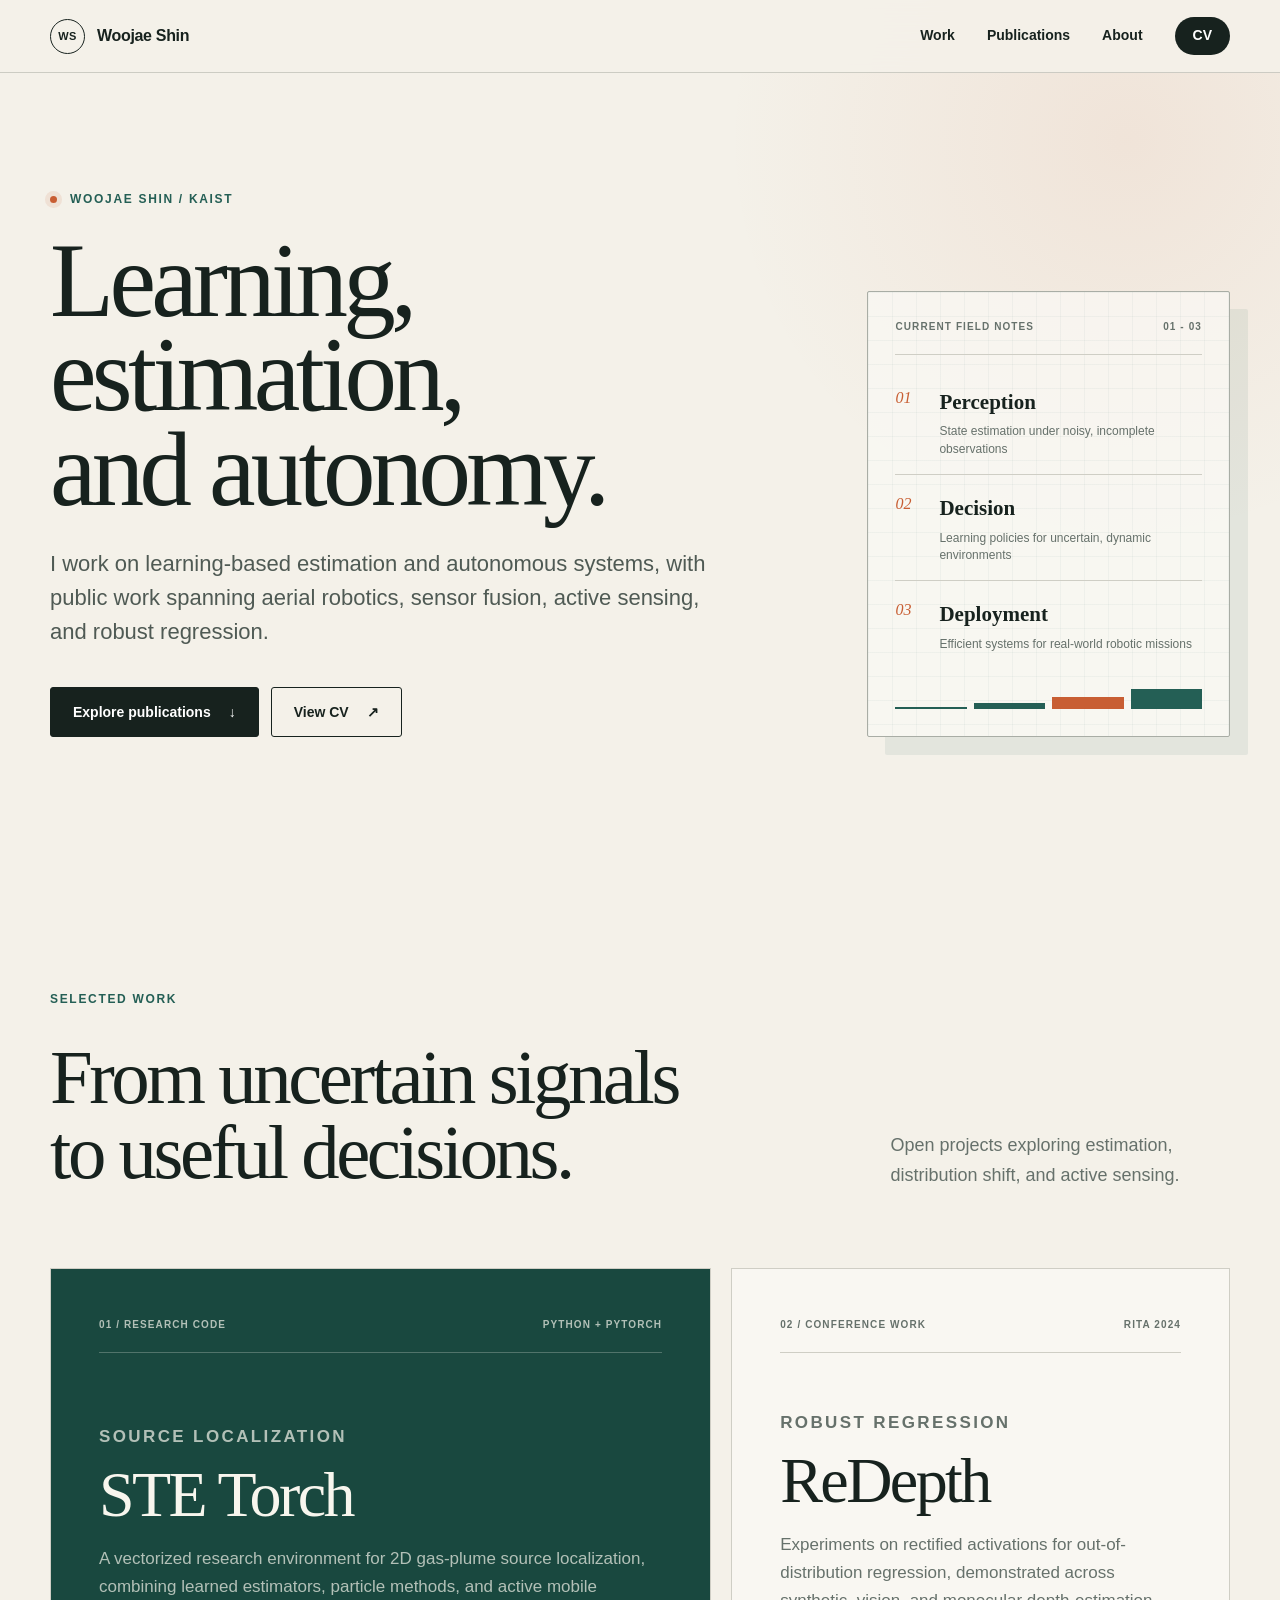
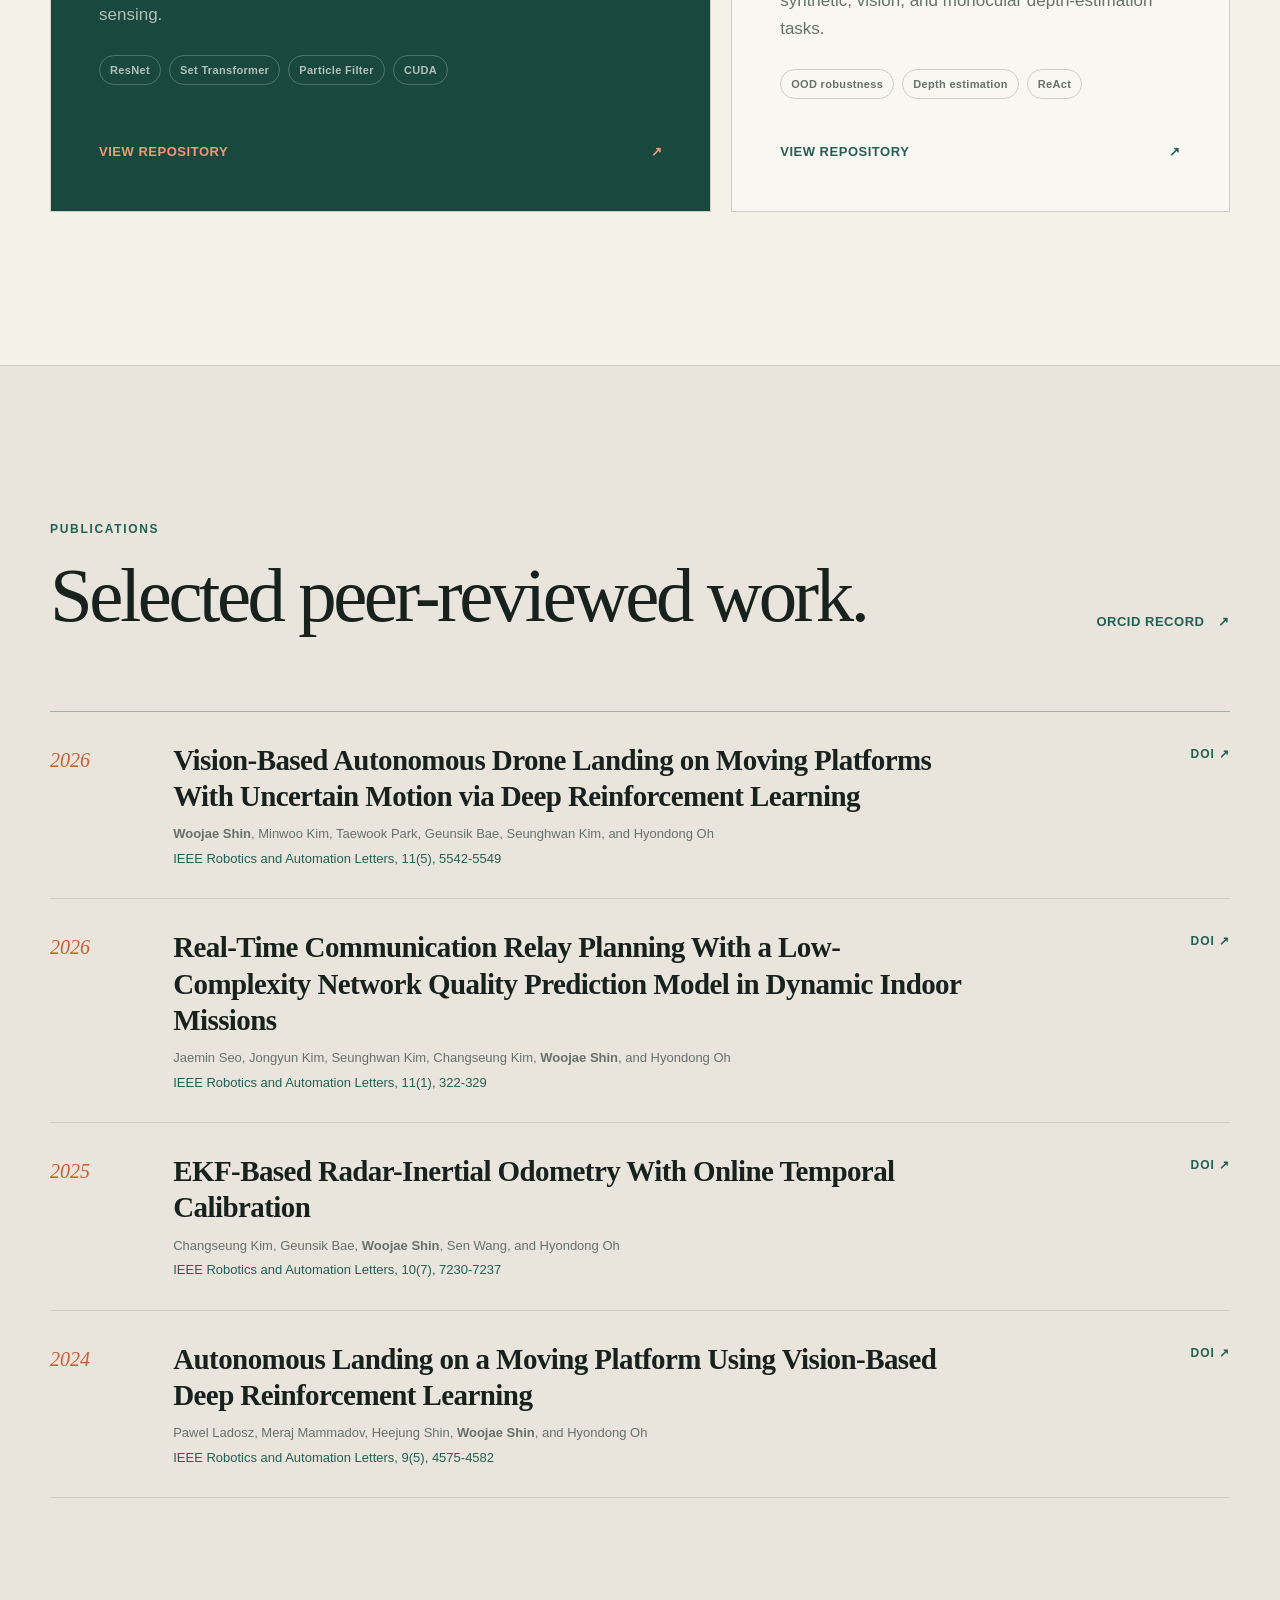
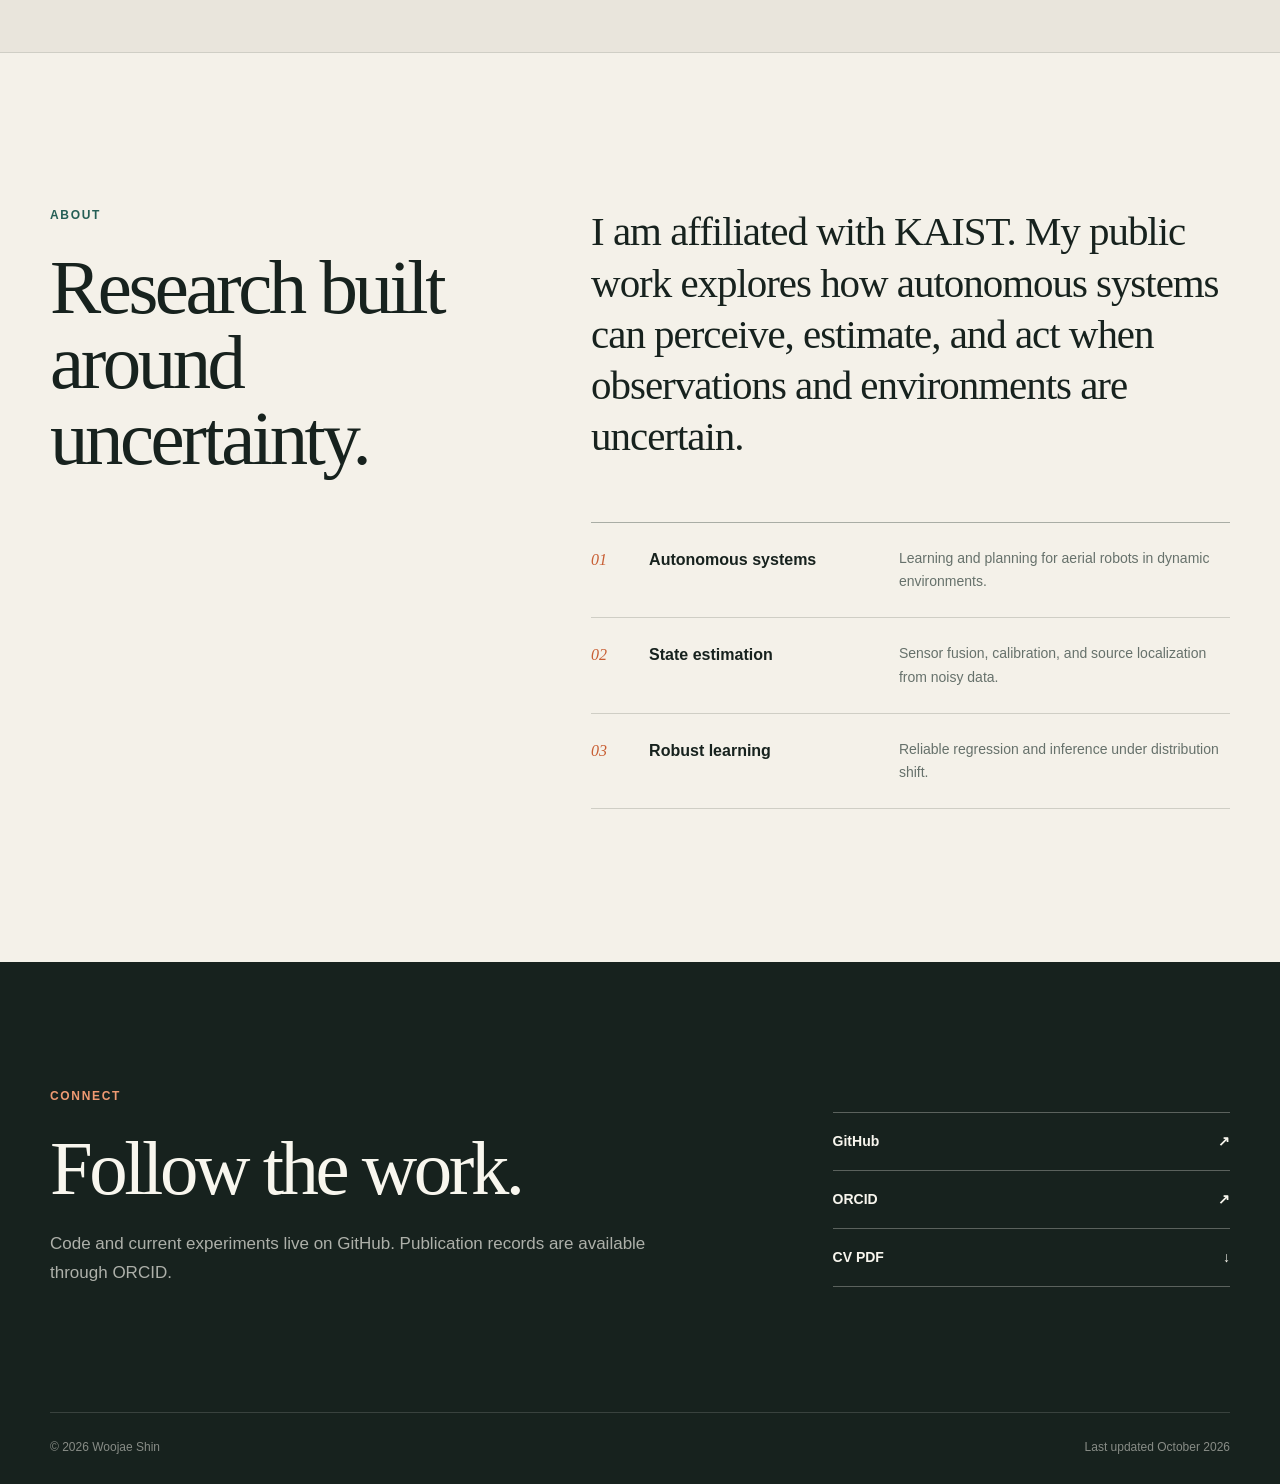
==== index.html @ 59aa1022 "Publish site from repository root" ====
<!doctype html>
<html lang="en">
  <head>
    <meta charset="utf-8">
    <meta name="viewport" content="width=device-width, initial-scale=1">
    <meta name="theme-color" content="#f4f1e9">
    <meta name="description" content="Woojae Shin's research portfolio: learning-based estimation, autonomous systems, robotics, and robust machine learning.">
    <link rel="canonical" href="https://sindream.github.io/">
    <link rel="icon" href="assets/img/favicon.svg" type="image/svg+xml">
    <link rel="stylesheet" href="assets/css/styles.css">

    <meta property="og:type" content="website">
    <meta property="og:title" content="Woojae Shin - Research & Engineering">
    <meta property="og:description" content="Learning, estimation, and autonomy for real-world robotic systems.">
    <meta property="og:url" content="https://sindream.github.io/">
    <meta property="og:site_name" content="Woojae Shin">
    <meta name="twitter:card" content="summary">

    <title>Woojae Shin - Research & Engineering</title>

    <script type="application/ld+json">
      {
        "@context": "https://schema.org",
        "@type": "Person",
        "name": "Woojae Shin",
        "url": "https://sindream.github.io/",
        "affiliation": {
          "@type": "Organization",
          "name": "KAIST"
        },
        "sameAs": [
          "https://github.com/sindream",
          "https://orcid.org/0000-0002-6155-3712"
        ]
      }
    </script>
  </head>
  <body>
    <a class="skip-link" href="#main-content">Skip to content</a>

    <header class="site-header">
      <div class="shell header-inner">
        <a class="wordmark" href="#top" aria-label="Woojae Shin, home">
          <span class="wordmark-mark" aria-hidden="true">WS</span>
          <span>Woojae Shin</span>
        </a>
        <nav class="site-nav" aria-label="Primary navigation">
          <a href="#work">Work</a>
          <a href="#publications">Publications</a>
          <a href="#about">About</a>
          <a class="nav-cta" href="assets/cv/woojae-shin-cv.pdf">CV</a>
        </nav>
      </div>
    </header>

    <main id="main-content">
      <section class="hero shell" id="top" aria-labelledby="hero-title">
        <div class="hero-copy">
          <p class="eyebrow"><span class="status-dot" aria-hidden="true"></span> Woojae Shin <span aria-hidden="true">/</span> KAIST</p>
          <h1 id="hero-title">Learning, estimation,<br>and autonomy.</h1>
          <p class="hero-lede">
            I work on learning-based estimation and autonomous systems, with public work spanning aerial robotics, sensor fusion, active sensing, and robust regression.
          </p>
          <div class="actions" aria-label="Featured links">
            <a class="button button-primary" href="#publications">Explore publications <span aria-hidden="true">&darr;</span></a>
            <a class="button button-secondary" href="assets/cv/woojae-shin-cv.pdf">View CV <span aria-hidden="true">&nearr;</span></a>
          </div>
        </div>

        <aside class="field-card" aria-label="Research themes">
          <div class="field-card-heading">
            <span>Current field notes</span>
            <span class="field-card-index">01 - 03</span>
          </div>
          <ol class="field-list">
            <li>
              <span class="field-number">01</span>
              <div><strong>Perception</strong><span>State estimation under noisy, incomplete observations</span></div>
            </li>
            <li>
              <span class="field-number">02</span>
              <div><strong>Decision</strong><span>Learning policies for uncertain, dynamic environments</span></div>
            </li>
            <li>
              <span class="field-number">03</span>
              <div><strong>Deployment</strong><span>Efficient systems for real-world robotic missions</span></div>
            </li>
          </ol>
          <div class="field-axis" aria-hidden="true"><span></span><span></span><span></span><span></span></div>
        </aside>
      </section>

      <section class="section shell" id="work" aria-labelledby="work-title">
        <div class="section-heading">
          <p class="section-kicker">Selected work</p>
          <h2 id="work-title">From uncertain signals<br>to useful decisions.</h2>
          <p>Open projects exploring estimation, distribution shift, and active sensing.</p>
        </div>

        <div class="project-grid">
          <article class="project-card project-card-featured">
            <div class="project-meta">
              <span>01 / Research code</span>
              <span>Python + PyTorch</span>
            </div>
            <div class="project-body">
              <p class="project-label">Source localization</p>
              <h3>STE Torch</h3>
              <p>A vectorized research environment for 2D gas-plume source localization, combining learned estimators, particle methods, and active mobile sensing.</p>
              <ul class="tag-list" aria-label="STE Torch topics">
                <li>ResNet</li>
                <li>Set Transformer</li>
                <li>Particle Filter</li>
                <li>CUDA</li>
              </ul>
            </div>
            <a class="card-link" href="https://github.com/sindream/DSTE" target="_blank" rel="noopener noreferrer" aria-label="Open the STE Torch repository on GitHub">
              View repository <span aria-hidden="true">&nearr;</span>
            </a>
          </article>

          <article class="project-card">
            <div class="project-meta">
              <span>02 / Conference work</span>
              <span>RiTA 2024</span>
            </div>
            <div class="project-body">
              <p class="project-label">Robust regression</p>
              <h3>ReDepth</h3>
              <p>Experiments on rectified activations for out-of-distribution regression, demonstrated across synthetic, vision, and monocular depth-estimation tasks.</p>
              <ul class="tag-list" aria-label="ReDepth topics">
                <li>OOD robustness</li>
                <li>Depth estimation</li>
                <li>ReAct</li>
              </ul>
            </div>
            <a class="card-link" href="https://github.com/sindream/Rectified-Activations-for-Regression-Problem" target="_blank" rel="noopener noreferrer" aria-label="Open the ReDepth repository on GitHub">
              View repository <span aria-hidden="true">&nearr;</span>
            </a>
          </article>
        </div>
      </section>

      <section class="section publications-section" id="publications" aria-labelledby="publications-title">
        <div class="shell">
          <div class="section-heading section-heading-row">
            <div>
              <p class="section-kicker">Publications</p>
              <h2 id="publications-title">Selected peer-reviewed work.</h2>
            </div>
            <a class="text-link" href="https://orcid.org/0000-0002-6155-3712" target="_blank" rel="noopener noreferrer">ORCID record <span aria-hidden="true">&nearr;</span></a>
          </div>

          <ol class="publication-list">
            <li class="publication-item">
              <time datetime="2026">2026</time>
              <div>
                <h3>Vision-Based Autonomous Drone Landing on Moving Platforms With Uncertain Motion via Deep Reinforcement Learning</h3>
                <p><strong>Woojae Shin</strong>, Minwoo Kim, Taewook Park, Geunsik Bae, Seunghwan Kim, and Hyondong Oh</p>
                <p class="publication-venue">IEEE Robotics and Automation Letters, 11(5), 5542-5549</p>
              </div>
              <a href="https://doi.org/10.1109/LRA.2026.3674011" target="_blank" rel="noopener noreferrer" aria-label="Open DOI for Vision-Based Autonomous Drone Landing">DOI <span aria-hidden="true">&nearr;</span></a>
            </li>
            <li class="publication-item">
              <time datetime="2026">2026</time>
              <div>
                <h3>Real-Time Communication Relay Planning With a Low-Complexity Network Quality Prediction Model in Dynamic Indoor Missions</h3>
                <p>Jaemin Seo, Jongyun Kim, Seunghwan Kim, Changseung Kim, <strong>Woojae Shin</strong>, and Hyondong Oh</p>
                <p class="publication-venue">IEEE Robotics and Automation Letters, 11(1), 322-329</p>
              </div>
              <a href="https://doi.org/10.1109/LRA.2025.3632056" target="_blank" rel="noopener noreferrer" aria-label="Open DOI for Real-Time Communication Relay Planning">DOI <span aria-hidden="true">&nearr;</span></a>
            </li>
            <li class="publication-item">
              <time datetime="2025">2025</time>
              <div>
                <h3>EKF-Based Radar-Inertial Odometry With Online Temporal Calibration</h3>
                <p>Changseung Kim, Geunsik Bae, <strong>Woojae Shin</strong>, Sen Wang, and Hyondong Oh</p>
                <p class="publication-venue">IEEE Robotics and Automation Letters, 10(7), 7230-7237</p>
              </div>
              <a href="https://doi.org/10.1109/LRA.2025.3575320" target="_blank" rel="noopener noreferrer" aria-label="Open DOI for EKF-Based Radar-Inertial Odometry">DOI <span aria-hidden="true">&nearr;</span></a>
            </li>
            <li class="publication-item">
              <time datetime="2024">2024</time>
              <div>
                <h3>Autonomous Landing on a Moving Platform Using Vision-Based Deep Reinforcement Learning</h3>
                <p>Pawel Ladosz, Meraj Mammadov, Heejung Shin, <strong>Woojae Shin</strong>, and Hyondong Oh</p>
                <p class="publication-venue">IEEE Robotics and Automation Letters, 9(5), 4575-4582</p>
              </div>
              <a href="https://doi.org/10.1109/LRA.2024.3379837" target="_blank" rel="noopener noreferrer" aria-label="Open DOI for Autonomous Landing on a Moving Platform">DOI <span aria-hidden="true">&nearr;</span></a>
            </li>
          </ol>
        </div>
      </section>

      <section class="section shell about-section" id="about" aria-labelledby="about-title">
        <div class="about-lead">
          <p class="section-kicker">About</p>
          <h2 id="about-title">Research built around uncertainty.</h2>
        </div>
        <div class="about-copy">
          <p class="about-intro">I am affiliated with KAIST. My public work explores how autonomous systems can perceive, estimate, and act when observations and environments are uncertain.</p>
          <div class="focus-grid">
            <div>
              <span>01</span>
              <h3>Autonomous systems</h3>
              <p>Learning and planning for aerial robots in dynamic environments.</p>
            </div>
            <div>
              <span>02</span>
              <h3>State estimation</h3>
              <p>Sensor fusion, calibration, and source localization from noisy data.</p>
            </div>
            <div>
              <span>03</span>
              <h3>Robust learning</h3>
              <p>Reliable regression and inference under distribution shift.</p>
            </div>
          </div>
        </div>
      </section>

      <section class="contact-section" aria-labelledby="contact-title">
        <div class="shell contact-inner">
          <div>
            <p class="section-kicker">Connect</p>
            <h2 id="contact-title">Follow the work.</h2>
            <p>Code and current experiments live on GitHub. Publication records are available through ORCID.</p>
          </div>
          <div class="contact-links">
            <a href="https://github.com/sindream" target="_blank" rel="noopener noreferrer">GitHub <span aria-hidden="true">&nearr;</span></a>
            <a href="https://orcid.org/0000-0002-6155-3712" target="_blank" rel="noopener noreferrer">ORCID <span aria-hidden="true">&nearr;</span></a>
            <a href="assets/cv/woojae-shin-cv.pdf">CV PDF <span aria-hidden="true">&darr;</span></a>
          </div>
        </div>
      </section>
    </main>

    <footer class="site-footer">
      <div class="shell footer-inner">
        <p>&copy; 2026 Woojae Shin</p>
        <p>Last updated October 2026</p>
      </div>
    </footer>
  </body>
</html>
---- assets/css/styles.css ----
:root {
  --paper: #f4f1e9;
  --paper-deep: #e9e5dc;
  --ink: #17221e;
  --muted: #66716b;
  --line: #cfcec5;
  --line-dark: #a9ada5;
  --surface: #fbfaf6;
  --green: #245f55;
  --green-dark: #19483f;
  --orange: #c85e33;
  --display: "Iowan Old Style", "Palatino Linotype", Palatino, Georgia, serif;
  --sans: Inter, ui-sans-serif, -apple-system, BlinkMacSystemFont, "Segoe UI", sans-serif;
  --shell: min(1180px, calc(100% - 48px));
}

* {
  box-sizing: border-box;
}

html {
  scroll-behavior: smooth;
  scroll-padding-top: 92px;
}

body {
  margin: 0;
  background:
    radial-gradient(circle at 88% 3%, rgba(200, 94, 51, 0.09), transparent 25rem),
    var(--paper);
  color: var(--ink);
  font-family: var(--sans);
  font-size: 16px;
  line-height: 1.65;
  text-rendering: optimizeLegibility;
}

a {
  color: inherit;
  text-decoration-thickness: 1px;
  text-underline-offset: 0.22em;
}

a:focus-visible {
  outline: 3px solid var(--orange);
  outline-offset: 4px;
  border-radius: 2px;
}

::selection {
  background: var(--green);
  color: var(--surface);
}

.shell {
  width: var(--shell);
  margin-inline: auto;
}

.skip-link {
  position: fixed;
  top: 12px;
  left: 12px;
  z-index: 100;
  padding: 10px 14px;
  transform: translateY(-160%);
  background: var(--ink);
  color: white;
  font-weight: 700;
}

.skip-link:focus {
  transform: translateY(0);
}

.site-header {
  position: sticky;
  top: 0;
  z-index: 20;
  border-bottom: 1px solid rgba(169, 173, 165, 0.55);
  background: rgba(244, 241, 233, 0.9);
  backdrop-filter: blur(18px);
}

.header-inner,
.footer-inner {
  display: flex;
  align-items: center;
  justify-content: space-between;
  min-height: 72px;
  gap: 32px;
}

.wordmark {
  display: inline-flex;
  align-items: center;
  gap: 12px;
  font-weight: 760;
  letter-spacing: -0.02em;
  text-decoration: none;
}

.wordmark-mark {
  display: grid;
  width: 35px;
  height: 35px;
  place-items: center;
  border: 1px solid var(--ink);
  border-radius: 50%;
  font-size: 11px;
  letter-spacing: 0.04em;
}

.site-nav {
  display: flex;
  align-items: center;
  gap: clamp(16px, 2.5vw, 34px);
  font-size: 14px;
  font-weight: 650;
}

.site-nav a {
  text-decoration: none;
}

.site-nav a:not(.nav-cta):hover {
  color: var(--green);
}

.nav-cta {
  display: inline-flex;
  min-height: 38px;
  align-items: center;
  padding: 0 18px;
  border-radius: 999px;
  background: var(--ink);
  color: white;
}

.hero {
  display: grid;
  grid-template-columns: minmax(0, 1.42fr) minmax(310px, 0.72fr);
  align-items: end;
  gap: clamp(48px, 8vw, 112px);
  min-height: min(750px, calc(100vh - 72px));
  padding-block: clamp(90px, 13vh, 150px) clamp(82px, 11vh, 124px);
}

.eyebrow,
.section-kicker,
.project-label {
  margin: 0 0 24px;
  color: var(--green);
  font-size: 12px;
  font-weight: 800;
  letter-spacing: 0.14em;
  text-transform: uppercase;
}

.status-dot {
  display: inline-block;
  width: 7px;
  height: 7px;
  margin-right: 8px;
  border-radius: 50%;
  background: var(--orange);
  box-shadow: 0 0 0 5px rgba(200, 94, 51, 0.11);
}

h1,
h2,
h3,
p {
  margin-top: 0;
}

h1,
h2 {
  font-family: var(--display);
  font-weight: 500;
  letter-spacing: -0.045em;
}

h1 {
  max-width: 830px;
  margin-bottom: 30px;
  font-size: clamp(58px, 8.2vw, 112px);
  line-height: 0.9;
}

.hero-lede {
  max-width: 670px;
  margin-bottom: 38px;
  color: #4f5a54;
  font-size: clamp(18px, 2vw, 22px);
  line-height: 1.55;
}

.actions {
  display: flex;
  flex-wrap: wrap;
  gap: 12px;
}

.button {
  display: inline-flex;
  min-height: 50px;
  align-items: center;
  justify-content: center;
  gap: 18px;
  padding: 0 22px;
  border: 1px solid var(--ink);
  border-radius: 3px;
  font-size: 14px;
  font-weight: 750;
  text-decoration: none;
  transition: transform 160ms ease, background 160ms ease, color 160ms ease;
}

.button:hover {
  transform: translateY(-2px);
}

.button-primary {
  background: var(--ink);
  color: white;
}

.button-primary:hover {
  background: var(--green-dark);
}

.button-secondary:hover {
  background: var(--surface);
}

.field-card {
  position: relative;
  overflow: hidden;
  padding: 27px;
  border: 1px solid var(--line-dark);
  border-radius: 2px;
  background:
    linear-gradient(rgba(36, 95, 85, 0.045) 1px, transparent 1px),
    linear-gradient(90deg, rgba(36, 95, 85, 0.045) 1px, transparent 1px),
    rgba(251, 250, 246, 0.7);
  background-size: 24px 24px;
  box-shadow: 18px 18px 0 rgba(36, 95, 85, 0.08);
}

.field-card-heading,
.project-meta {
  display: flex;
  justify-content: space-between;
  gap: 18px;
  padding-bottom: 18px;
  border-bottom: 1px solid var(--line);
  color: var(--muted);
  font-size: 10px;
  font-weight: 800;
  letter-spacing: 0.11em;
  text-transform: uppercase;
}

.field-list {
  padding: 14px 0 4px;
  margin: 0;
  list-style: none;
}

.field-list li {
  display: grid;
  grid-template-columns: 32px 1fr;
  gap: 12px;
  padding: 16px 0;
  border-bottom: 1px solid var(--line);
}

.field-list li:last-child {
  border-bottom: 0;
}

.field-number {
  color: var(--orange);
  font-family: var(--display);
  font-style: italic;
}

.field-list strong,
.field-list span {
  display: block;
}

.field-list strong {
  margin-bottom: 4px;
  font-family: var(--display);
  font-size: 21px;
  font-weight: 600;
}

.field-list div span {
  color: var(--muted);
  font-size: 12px;
  line-height: 1.45;
}

.field-axis {
  display: grid;
  grid-template-columns: repeat(4, 1fr);
  height: 24px;
  align-items: end;
  gap: 7px;
  margin-top: 12px;
}

.field-axis span {
  display: block;
  height: 2px;
  background: var(--green);
}

.field-axis span:nth-child(2) { height: 6px; }
.field-axis span:nth-child(3) { height: 12px; background: var(--orange); }
.field-axis span:nth-child(4) { height: 20px; }

.section {
  padding-block: clamp(90px, 12vw, 160px);
}

.section-heading {
  display: grid;
  grid-template-columns: minmax(0, 1.4fr) minmax(280px, 0.6fr);
  gap: 48px;
  align-items: end;
  margin-bottom: clamp(48px, 7vw, 78px);
}

.section-heading .section-kicker {
  grid-column: 1 / -1;
  margin-bottom: -18px;
}

.section-heading h2,
.about-section h2,
.contact-section h2 {
  margin-bottom: 0;
  font-size: clamp(46px, 6vw, 78px);
  line-height: 0.98;
}

.section-heading > p:last-child {
  max-width: 440px;
  margin-bottom: 0;
  color: var(--muted);
  font-size: 18px;
}

.project-grid {
  display: grid;
  grid-template-columns: 1.14fr 0.86fr;
  gap: 20px;
}

.project-card {
  display: flex;
  min-height: 490px;
  flex-direction: column;
  padding: clamp(28px, 4vw, 48px);
  border: 1px solid var(--line);
  background: rgba(251, 250, 246, 0.72);
}

.project-card-featured {
  background: var(--green-dark);
  color: #f8f6ee;
}

.project-card-featured .project-meta,
.project-card-featured .project-body > p,
.project-card-featured .tag-list {
  color: rgba(248, 246, 238, 0.69);
}

.project-card-featured .project-meta,
.project-card-featured .tag-list li {
  border-color: rgba(248, 246, 238, 0.25);
}

.project-card-featured .project-label,
.project-card-featured .card-link {
  color: #ef9a72;
}

.project-body {
  margin-block: auto;
  padding-block: 56px 42px;
}

.project-label {
  margin-bottom: 12px;
  color: var(--orange);
}

.project-body h3 {
  margin-bottom: 18px;
  font-family: var(--display);
  font-size: clamp(40px, 5vw, 66px);
  font-weight: 500;
  letter-spacing: -0.04em;
  line-height: 1;
}

.project-body > p {
  max-width: 600px;
  color: var(--muted);
  font-size: 17px;
}

.tag-list {
  display: flex;
  flex-wrap: wrap;
  gap: 8px;
  padding: 0;
  margin: 26px 0 0;
  color: var(--muted);
  list-style: none;
}

.tag-list li {
  padding: 5px 10px;
  border: 1px solid var(--line);
  border-radius: 999px;
  font-size: 11px;
  font-weight: 700;
  letter-spacing: 0.03em;
}

.card-link,
.text-link {
  display: inline-flex;
  align-items: center;
  justify-content: space-between;
  gap: 14px;
  color: var(--green);
  font-size: 13px;
  font-weight: 800;
  letter-spacing: 0.04em;
  text-decoration: none;
  text-transform: uppercase;
}

.card-link:hover,
.text-link:hover {
  text-decoration: underline;
}

.publications-section {
  border-block: 1px solid var(--line);
  background: var(--paper-deep);
}

.section-heading-row {
  display: flex;
  align-items: end;
  justify-content: space-between;
}

.section-heading-row .section-kicker {
  margin-bottom: 18px;
}

.publication-list {
  padding: 0;
  margin: 0;
  border-top: 1px solid var(--line-dark);
  list-style: none;
}

.publication-item {
  display: grid;
  grid-template-columns: 72px minmax(0, 1fr) auto;
  align-items: start;
  gap: clamp(22px, 4vw, 54px);
  padding: 30px 0;
  border-bottom: 1px solid var(--line);
}

.publication-item time {
  padding-top: 2px;
  color: var(--orange);
  font-family: var(--display);
  font-size: 20px;
  font-style: italic;
}

.publication-item h3 {
  max-width: 800px;
  margin-bottom: 10px;
  font-family: var(--display);
  font-size: clamp(21px, 2.35vw, 29px);
  font-weight: 600;
  letter-spacing: -0.02em;
  line-height: 1.25;
}

.publication-item p {
  margin-bottom: 5px;
  color: var(--muted);
  font-size: 13px;
  line-height: 1.5;
}

.publication-item .publication-venue {
  margin-bottom: 0;
  color: var(--green);
}

.publication-item > a {
  margin-top: 3px;
  color: var(--green);
  font-size: 12px;
  font-weight: 800;
  letter-spacing: 0.08em;
  text-decoration: none;
}

.publication-item > a:hover {
  text-decoration: underline;
}

.about-section {
  display: grid;
  grid-template-columns: minmax(300px, 0.8fr) minmax(0, 1.2fr);
  gap: clamp(50px, 9vw, 130px);
}

.about-lead {
  position: sticky;
  top: 130px;
  align-self: start;
}

.about-intro {
  margin-bottom: 60px;
  font-family: var(--display);
  font-size: clamp(27px, 3.2vw, 43px);
  letter-spacing: -0.025em;
  line-height: 1.25;
}

.focus-grid {
  border-top: 1px solid var(--line-dark);
}

.focus-grid > div {
  display: grid;
  grid-template-columns: 40px minmax(160px, 0.7fr) 1fr;
  gap: 18px;
  padding: 24px 0;
  border-bottom: 1px solid var(--line);
}

.focus-grid span {
  color: var(--orange);
  font-family: var(--display);
  font-style: italic;
}

.focus-grid h3 {
  margin: 0;
  font-size: 16px;
}

.focus-grid p {
  margin: 0;
  color: var(--muted);
  font-size: 14px;
}

.contact-section {
  padding-block: clamp(78px, 10vw, 125px);
  background: var(--ink);
  color: #f8f6ee;
}

.contact-inner {
  display: grid;
  grid-template-columns: minmax(0, 1fr) minmax(260px, 0.55fr);
  align-items: end;
  gap: 60px;
}

.contact-section .section-kicker {
  color: #ef9a72;
}

.contact-section p:not(.section-kicker) {
  max-width: 600px;
  margin: 24px 0 0;
  color: rgba(248, 246, 238, 0.67);
  font-size: 17px;
}

.contact-links {
  display: grid;
  border-top: 1px solid rgba(248, 246, 238, 0.3);
}

.contact-links a {
  display: flex;
  min-height: 58px;
  align-items: center;
  justify-content: space-between;
  border-bottom: 1px solid rgba(248, 246, 238, 0.3);
  font-size: 14px;
  font-weight: 750;
  text-decoration: none;
}

.contact-links a:hover {
  color: #ef9a72;
}

.site-footer {
  background: var(--ink);
  color: rgba(248, 246, 238, 0.5);
}

.site-footer .footer-inner {
  border-top: 1px solid rgba(248, 246, 238, 0.15);
  font-size: 12px;
}

.site-footer p {
  margin: 0;
}

@media (max-width: 900px) {
  .hero,
  .section-heading,
  .about-section,
  .contact-inner {
    grid-template-columns: 1fr;
  }

  .hero {
    align-items: start;
    min-height: auto;
  }

  .field-card {
    max-width: 600px;
  }

  .section-heading .section-kicker {
    margin-bottom: -22px;
  }

  .project-grid {
    grid-template-columns: 1fr;
  }

  .project-card {
    min-height: 430px;
  }

  .about-lead {
    position: static;
  }
}

@media (max-width: 650px) {
  :root {
    --shell: min(100% - 32px, 1180px);
  }

  html {
    scroll-padding-top: 126px;
  }

  .header-inner {
    min-height: 104px;
    flex-direction: column;
    align-items: flex-start;
    justify-content: center;
    gap: 10px;
    padding-block: 12px;
  }

  .site-nav {
    width: 100%;
    justify-content: space-between;
    gap: 8px;
    font-size: 12px;
  }

  .nav-cta {
    min-height: 32px;
    padding-inline: 14px;
  }

  .hero {
    padding-top: 72px;
  }

  h1 {
    font-size: clamp(52px, 17vw, 76px);
  }

  .section-heading-row {
    display: grid;
    align-items: start;
  }

  .publication-item {
    grid-template-columns: 52px minmax(0, 1fr);
  }

  .publication-item > a {
    grid-column: 2;
  }

  .focus-grid > div {
    grid-template-columns: 34px 1fr;
  }

  .focus-grid p {
    grid-column: 2;
  }

  .footer-inner {
    min-height: 90px;
    flex-direction: column;
    align-items: flex-start;
    justify-content: center;
    gap: 3px;
  }
}

@media (prefers-reduced-motion: reduce) {
  html {
    scroll-behavior: auto;
  }

  *,
  *::before,
  *::after {
    scroll-behavior: auto !important;
    transition-duration: 0.01ms !important;
    animation-duration: 0.01ms !important;
    animation-iteration-count: 1 !important;
  }
}

@media print {
  body {
    background: white;
    color: black;
    font-size: 11pt;
  }

  .site-header,
  .actions,
  .contact-section,
  .site-footer,
  .field-card {
    display: none;
  }

  .hero,
  .section,
  .about-section {
    display: block;
    min-height: auto;
    padding: 24px 0;
  }

  .project-card,
  .publication-item,
  .focus-grid > div {
    break-inside: avoid;
  }

  a {
    text-decoration: none;
  }
}
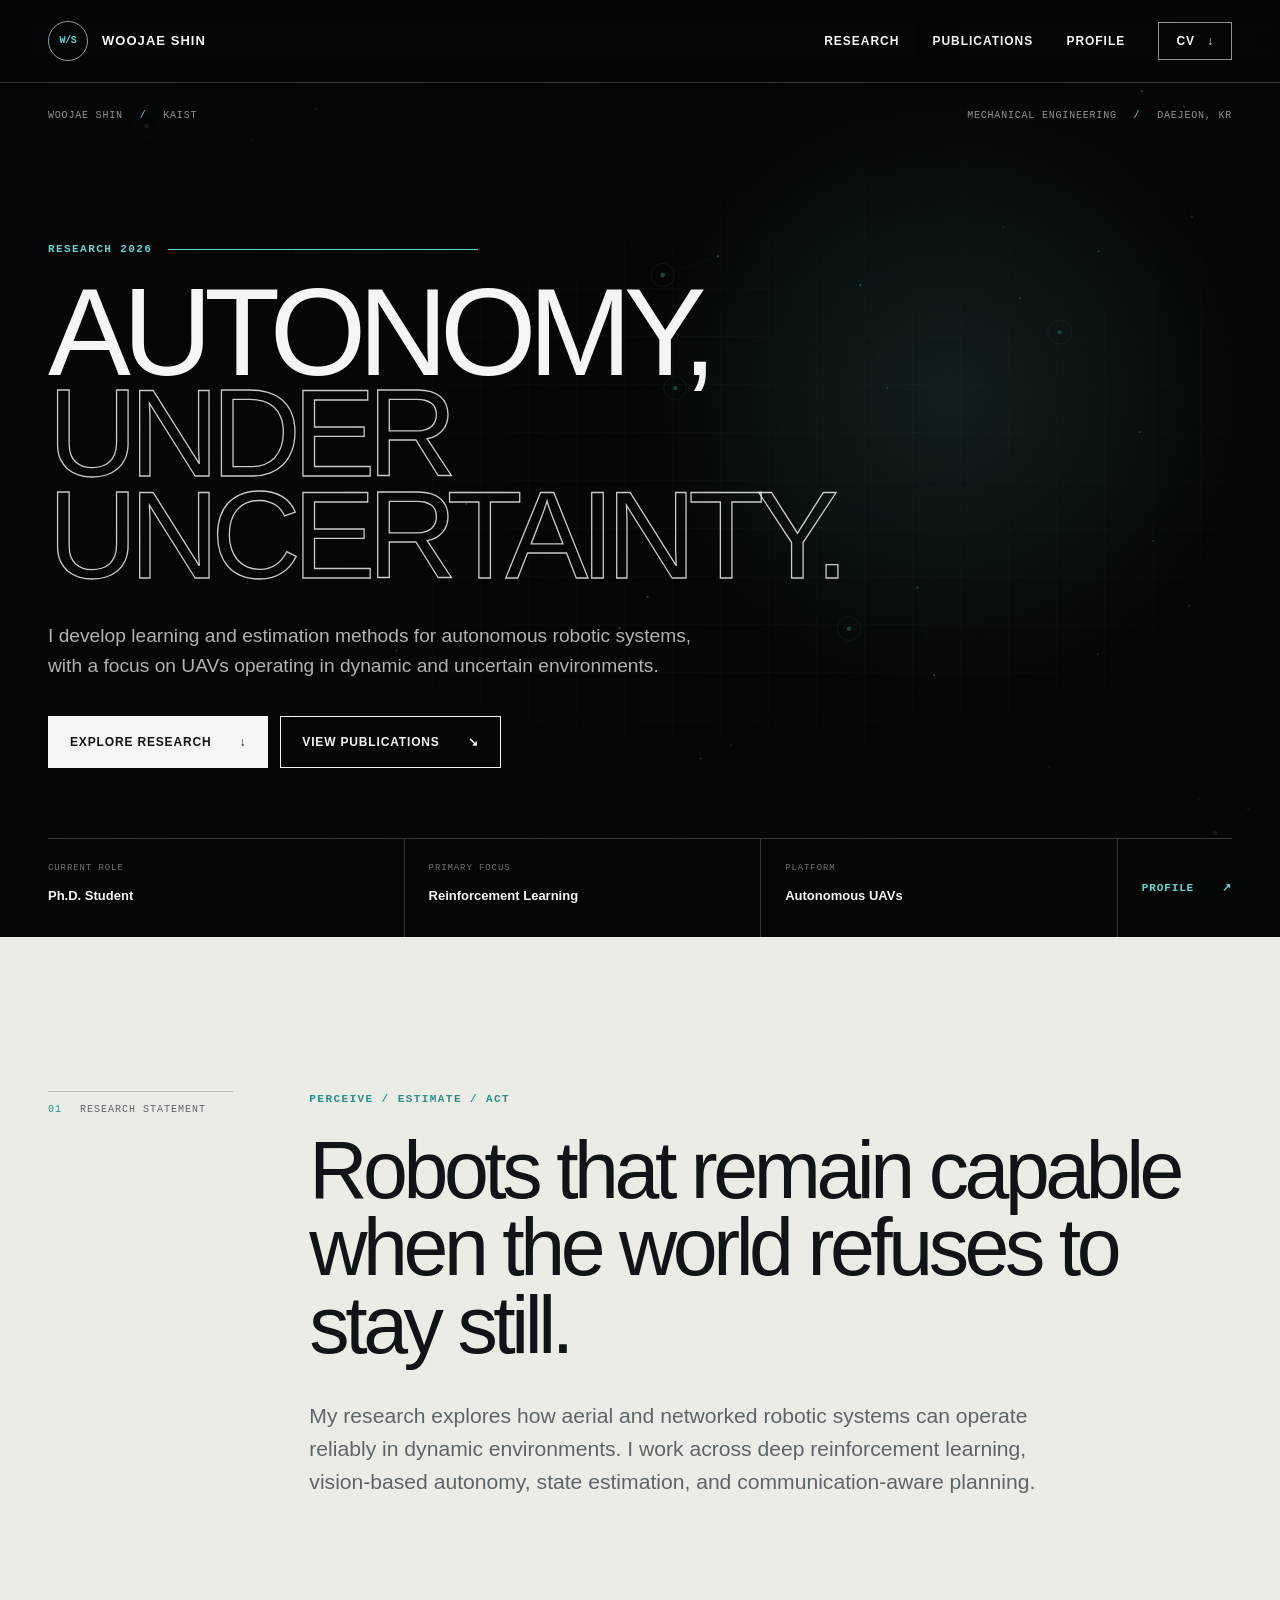
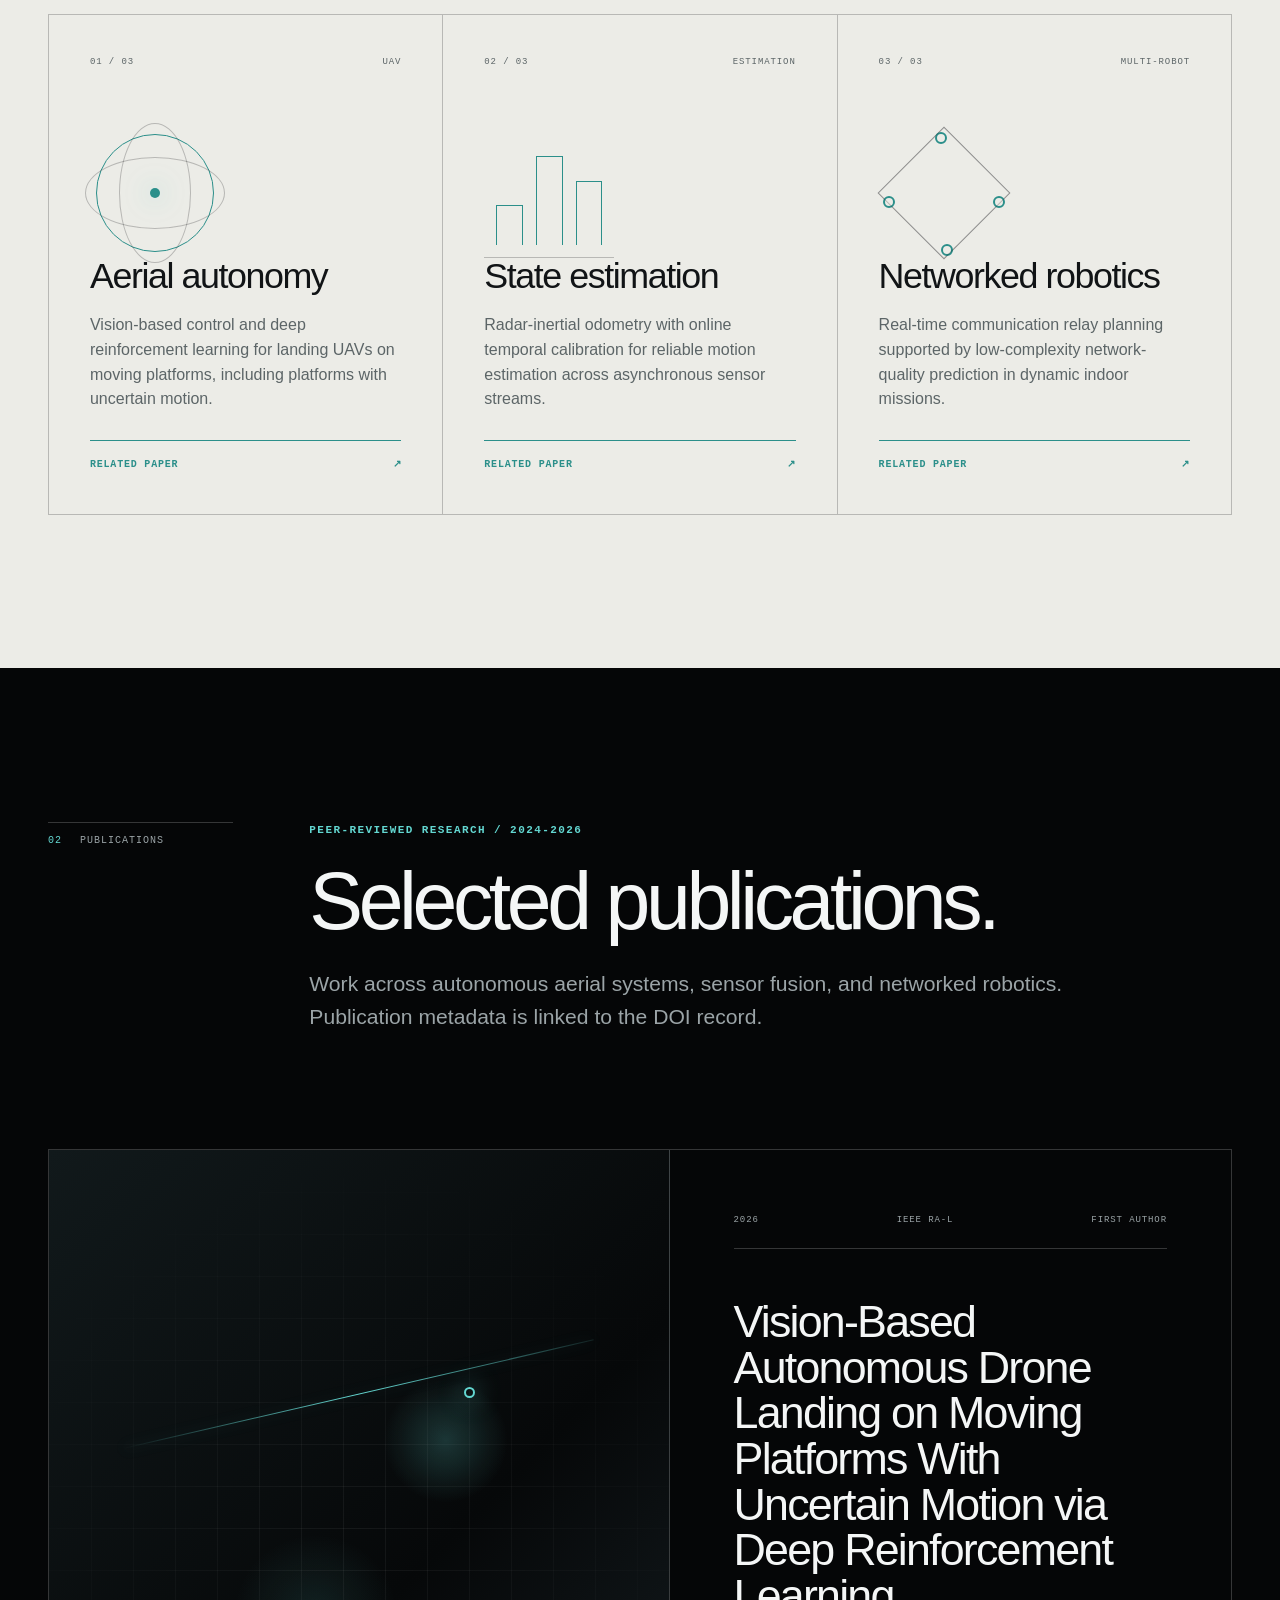
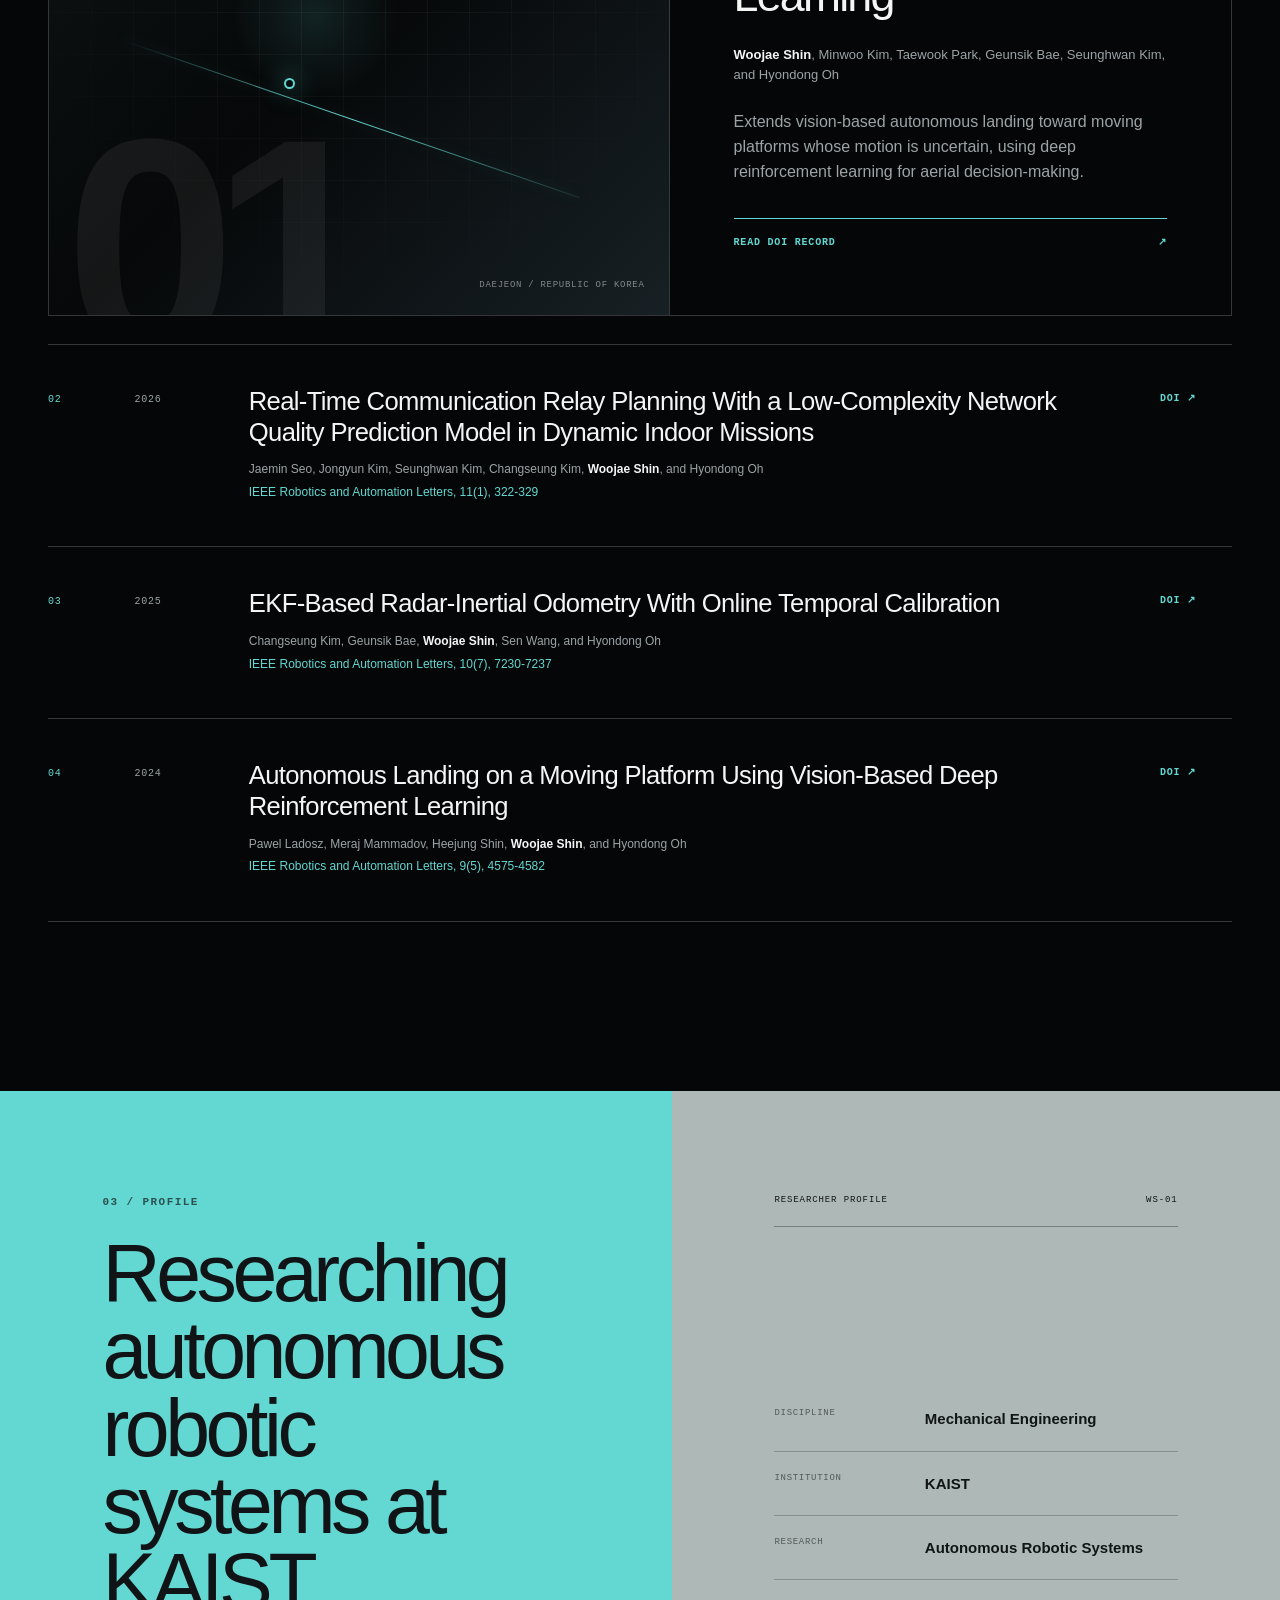
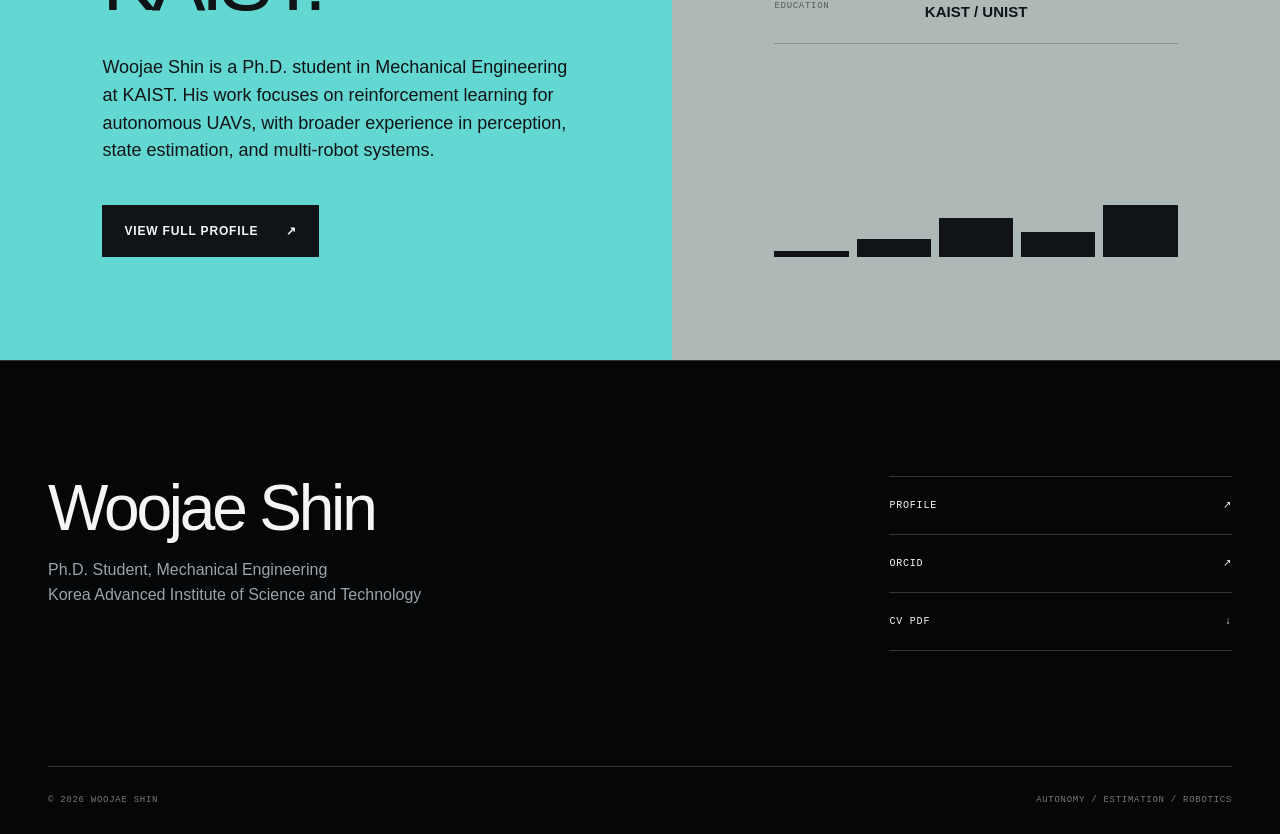
==== commit 19160d2a: "Redesign portfolio around publications and profile" ====
--- a/index.html
+++ b/index.html
@@ -3,20 +3,21 @@
   <head>
     <meta charset="utf-8">
     <meta name="viewport" content="width=device-width, initial-scale=1">
-    <meta name="theme-color" content="#f4f1e9">
-    <meta name="description" content="Woojae Shin's research portfolio: learning-based estimation, autonomous systems, robotics, and robust machine learning.">
+    <meta name="theme-color" content="#050607">
+    <meta name="description" content="Woojae Shin is a Ph.D. student at KAIST researching reinforcement learning, perception, state estimation, and autonomous UAV systems.">
     <link rel="canonical" href="https://sindream.github.io/">
     <link rel="icon" href="assets/img/favicon.svg" type="image/svg+xml">
     <link rel="stylesheet" href="assets/css/styles.css">
+    <script src="assets/js/site.js" defer></script>
 
     <meta property="og:type" content="website">
-    <meta property="og:title" content="Woojae Shin - Research & Engineering">
-    <meta property="og:description" content="Learning, estimation, and autonomy for real-world robotic systems.">
+    <meta property="og:title" content="Woojae Shin - Autonomous Systems Research">
+    <meta property="og:description" content="Reinforcement learning and estimation for autonomous robotic systems operating under uncertainty.">
     <meta property="og:url" content="https://sindream.github.io/">
     <meta property="og:site_name" content="Woojae Shin">
     <meta name="twitter:card" content="summary">
 
-    <title>Woojae Shin - Research & Engineering</title>
+    <title>Woojae Shin - Autonomous Systems Research</title>
 
     <script type="application/ld+json">
       {
@@ -24,223 +25,223 @@
         "@type": "Person",
         "name": "Woojae Shin",
         "url": "https://sindream.github.io/",
+        "jobTitle": "Ph.D. Student in Mechanical Engineering",
         "affiliation": {
-          "@type": "Organization",
-          "name": "KAIST"
+          "@type": "CollegeOrUniversity",
+          "name": "Korea Advanced Institute of Science and Technology"
         },
         "sameAs": [
-          "https://github.com/sindream",
           "https://orcid.org/0000-0002-6155-3712"
         ]
       }
     </script>
   </head>
-  <body>
+  <body class="page-home">
     <a class="skip-link" href="#main-content">Skip to content</a>
 
-    <header class="site-header">
-      <div class="shell header-inner">
+    <header class="site-header" data-header>
+      <div class="site-shell header-inner">
         <a class="wordmark" href="#top" aria-label="Woojae Shin, home">
-          <span class="wordmark-mark" aria-hidden="true">WS</span>
-          <span>Woojae Shin</span>
+          <span class="wordmark-mark" aria-hidden="true">W/S</span>
+          <span class="wordmark-name">Woojae Shin</span>
         </a>
         <nav class="site-nav" aria-label="Primary navigation">
-          <a href="#work">Work</a>
+          <a href="#research">Research</a>
           <a href="#publications">Publications</a>
-          <a href="#about">About</a>
-          <a class="nav-cta" href="assets/cv/woojae-shin-cv.pdf">CV</a>
+          <a href="profile.html">Profile</a>
+          <a class="nav-cv" href="assets/cv/woojae-shin-cv.pdf">CV <span aria-hidden="true">&darr;</span></a>
         </nav>
       </div>
     </header>
 
     <main id="main-content">
-      <section class="hero shell" id="top" aria-labelledby="hero-title">
-        <div class="hero-copy">
-          <p class="eyebrow"><span class="status-dot" aria-hidden="true"></span> Woojae Shin <span aria-hidden="true">/</span> KAIST</p>
-          <h1 id="hero-title">Learning, estimation,<br>and autonomy.</h1>
-          <p class="hero-lede">
-            I work on learning-based estimation and autonomous systems, with public work spanning aerial robotics, sensor fusion, active sensing, and robust regression.
-          </p>
-          <div class="actions" aria-label="Featured links">
-            <a class="button button-primary" href="#publications">Explore publications <span aria-hidden="true">&darr;</span></a>
-            <a class="button button-secondary" href="assets/cv/woojae-shin-cv.pdf">View CV <span aria-hidden="true">&nearr;</span></a>
-          </div>
-        </div>
-
-        <aside class="field-card" aria-label="Research themes">
-          <div class="field-card-heading">
-            <span>Current field notes</span>
-            <span class="field-card-index">01 - 03</span>
-          </div>
-          <ol class="field-list">
-            <li>
-              <span class="field-number">01</span>
-              <div><strong>Perception</strong><span>State estimation under noisy, incomplete observations</span></div>
-            </li>
-            <li>
-              <span class="field-number">02</span>
-              <div><strong>Decision</strong><span>Learning policies for uncertain, dynamic environments</span></div>
-            </li>
-            <li>
-              <span class="field-number">03</span>
-              <div><strong>Deployment</strong><span>Efficient systems for real-world robotic missions</span></div>
-            </li>
-          </ol>
-          <div class="field-axis" aria-hidden="true"><span></span><span></span><span></span><span></span></div>
-        </aside>
-      </section>
-
-      <section class="section shell" id="work" aria-labelledby="work-title">
-        <div class="section-heading">
-          <p class="section-kicker">Selected work</p>
-          <h2 id="work-title">From uncertain signals<br>to useful decisions.</h2>
-          <p>Open projects exploring estimation, distribution shift, and active sensing.</p>
-        </div>
-
-        <div class="project-grid">
-          <article class="project-card project-card-featured">
-            <div class="project-meta">
-              <span>01 / Research code</span>
-              <span>Python + PyTorch</span>
-            </div>
-            <div class="project-body">
-              <p class="project-label">Source localization</p>
-              <h3>STE Torch</h3>
-              <p>A vectorized research environment for 2D gas-plume source localization, combining learned estimators, particle methods, and active mobile sensing.</p>
-              <ul class="tag-list" aria-label="STE Torch topics">
-                <li>ResNet</li>
-                <li>Set Transformer</li>
-                <li>Particle Filter</li>
-                <li>CUDA</li>
-              </ul>
-            </div>
-            <a class="card-link" href="https://github.com/sindream/DSTE" target="_blank" rel="noopener noreferrer" aria-label="Open the STE Torch repository on GitHub">
-              View repository <span aria-hidden="true">&nearr;</span>
-            </a>
-          </article>
-
-          <article class="project-card">
-            <div class="project-meta">
-              <span>02 / Conference work</span>
-              <span>RiTA 2024</span>
-            </div>
-            <div class="project-body">
-              <p class="project-label">Robust regression</p>
-              <h3>ReDepth</h3>
-              <p>Experiments on rectified activations for out-of-distribution regression, demonstrated across synthetic, vision, and monocular depth-estimation tasks.</p>
-              <ul class="tag-list" aria-label="ReDepth topics">
-                <li>OOD robustness</li>
-                <li>Depth estimation</li>
-                <li>ReAct</li>
-              </ul>
-            </div>
-            <a class="card-link" href="https://github.com/sindream/Rectified-Activations-for-Regression-Problem" target="_blank" rel="noopener noreferrer" aria-label="Open the ReDepth repository on GitHub">
-              View repository <span aria-hidden="true">&nearr;</span>
-            </a>
-          </article>
-        </div>
-      </section>
-
-      <section class="section publications-section" id="publications" aria-labelledby="publications-title">
-        <div class="shell">
-          <div class="section-heading section-heading-row">
+      <section class="hero" id="top" aria-labelledby="hero-title">
+        <canvas class="trajectory-canvas" data-trajectory-field aria-hidden="true"></canvas>
+        <div class="hero-grid" aria-hidden="true"></div>
+        <div class="hero-vignette" aria-hidden="true"></div>
+
+        <div class="site-shell hero-inner">
+          <div class="hero-topline" data-reveal>
+            <p>Woojae Shin <span>/</span> KAIST</p>
+            <p>Mechanical Engineering <span>/</span> Daejeon, KR</p>
+          </div>
+
+          <div class="hero-copy" data-reveal>
+            <p class="eyebrow"><span>Research 2026</span><span class="eyebrow-line"></span></p>
+            <h1 id="hero-title">Autonomy,<br><span>under uncertainty.</span></h1>
+            <p class="hero-lede">I develop learning and estimation methods for autonomous robotic systems, with a focus on UAVs operating in dynamic and uncertain environments.</p>
+            <div class="hero-actions">
+              <a class="button button-solid" href="#research">Explore research <span aria-hidden="true">&darr;</span></a>
+              <a class="button button-ghost" href="#publications">View publications <span aria-hidden="true">&searr;</span></a>
+            </div>
+          </div>
+
+          <div class="hero-rail" data-reveal>
             <div>
-              <p class="section-kicker">Publications</p>
-              <h2 id="publications-title">Selected peer-reviewed work.</h2>
-            </div>
-            <a class="text-link" href="https://orcid.org/0000-0002-6155-3712" target="_blank" rel="noopener noreferrer">ORCID record <span aria-hidden="true">&nearr;</span></a>
-          </div>
-
-          <ol class="publication-list">
-            <li class="publication-item">
-              <time datetime="2026">2026</time>
-              <div>
-                <h3>Vision-Based Autonomous Drone Landing on Moving Platforms With Uncertain Motion via Deep Reinforcement Learning</h3>
-                <p><strong>Woojae Shin</strong>, Minwoo Kim, Taewook Park, Geunsik Bae, Seunghwan Kim, and Hyondong Oh</p>
-                <p class="publication-venue">IEEE Robotics and Automation Letters, 11(5), 5542-5549</p>
-              </div>
-              <a href="https://doi.org/10.1109/LRA.2026.3674011" target="_blank" rel="noopener noreferrer" aria-label="Open DOI for Vision-Based Autonomous Drone Landing">DOI <span aria-hidden="true">&nearr;</span></a>
-            </li>
-            <li class="publication-item">
-              <time datetime="2026">2026</time>
-              <div>
-                <h3>Real-Time Communication Relay Planning With a Low-Complexity Network Quality Prediction Model in Dynamic Indoor Missions</h3>
-                <p>Jaemin Seo, Jongyun Kim, Seunghwan Kim, Changseung Kim, <strong>Woojae Shin</strong>, and Hyondong Oh</p>
-                <p class="publication-venue">IEEE Robotics and Automation Letters, 11(1), 322-329</p>
-              </div>
-              <a href="https://doi.org/10.1109/LRA.2025.3632056" target="_blank" rel="noopener noreferrer" aria-label="Open DOI for Real-Time Communication Relay Planning">DOI <span aria-hidden="true">&nearr;</span></a>
-            </li>
-            <li class="publication-item">
-              <time datetime="2025">2025</time>
-              <div>
-                <h3>EKF-Based Radar-Inertial Odometry With Online Temporal Calibration</h3>
-                <p>Changseung Kim, Geunsik Bae, <strong>Woojae Shin</strong>, Sen Wang, and Hyondong Oh</p>
-                <p class="publication-venue">IEEE Robotics and Automation Letters, 10(7), 7230-7237</p>
-              </div>
-              <a href="https://doi.org/10.1109/LRA.2025.3575320" target="_blank" rel="noopener noreferrer" aria-label="Open DOI for EKF-Based Radar-Inertial Odometry">DOI <span aria-hidden="true">&nearr;</span></a>
-            </li>
-            <li class="publication-item">
-              <time datetime="2024">2024</time>
-              <div>
-                <h3>Autonomous Landing on a Moving Platform Using Vision-Based Deep Reinforcement Learning</h3>
-                <p>Pawel Ladosz, Meraj Mammadov, Heejung Shin, <strong>Woojae Shin</strong>, and Hyondong Oh</p>
-                <p class="publication-venue">IEEE Robotics and Automation Letters, 9(5), 4575-4582</p>
-              </div>
-              <a href="https://doi.org/10.1109/LRA.2024.3379837" target="_blank" rel="noopener noreferrer" aria-label="Open DOI for Autonomous Landing on a Moving Platform">DOI <span aria-hidden="true">&nearr;</span></a>
-            </li>
-          </ol>
-        </div>
-      </section>
-
-      <section class="section shell about-section" id="about" aria-labelledby="about-title">
-        <div class="about-lead">
-          <p class="section-kicker">About</p>
-          <h2 id="about-title">Research built around uncertainty.</h2>
-        </div>
-        <div class="about-copy">
-          <p class="about-intro">I am affiliated with KAIST. My public work explores how autonomous systems can perceive, estimate, and act when observations and environments are uncertain.</p>
-          <div class="focus-grid">
+              <span class="rail-label">Current role</span>
+              <strong>Ph.D. Student</strong>
+            </div>
             <div>
-              <span>01</span>
-              <h3>Autonomous systems</h3>
-              <p>Learning and planning for aerial robots in dynamic environments.</p>
+              <span class="rail-label">Primary focus</span>
+              <strong>Reinforcement Learning</strong>
             </div>
             <div>
-              <span>02</span>
-              <h3>State estimation</h3>
-              <p>Sensor fusion, calibration, and source localization from noisy data.</p>
-            </div>
-            <div>
-              <span>03</span>
-              <h3>Robust learning</h3>
-              <p>Reliable regression and inference under distribution shift.</p>
-            </div>
-          </div>
-        </div>
-      </section>
-
-      <section class="contact-section" aria-labelledby="contact-title">
-        <div class="shell contact-inner">
-          <div>
-            <p class="section-kicker">Connect</p>
-            <h2 id="contact-title">Follow the work.</h2>
-            <p>Code and current experiments live on GitHub. Publication records are available through ORCID.</p>
-          </div>
-          <div class="contact-links">
-            <a href="https://github.com/sindream" target="_blank" rel="noopener noreferrer">GitHub <span aria-hidden="true">&nearr;</span></a>
-            <a href="https://orcid.org/0000-0002-6155-3712" target="_blank" rel="noopener noreferrer">ORCID <span aria-hidden="true">&nearr;</span></a>
-            <a href="assets/cv/woojae-shin-cv.pdf">CV PDF <span aria-hidden="true">&darr;</span></a>
-          </div>
+              <span class="rail-label">Platform</span>
+              <strong>Autonomous UAVs</strong>
+            </div>
+            <a href="profile.html">Profile <span aria-hidden="true">&nearr;</span></a>
+          </div>
+        </div>
+      </section>
+
+      <section class="statement light-section" id="research" aria-labelledby="statement-title">
+        <div class="site-shell editorial-grid">
+          <div class="section-index" data-reveal>
+            <span>01</span>
+            <p>Research statement</p>
+          </div>
+          <div class="statement-content" data-reveal>
+            <p class="section-overline">Perceive / Estimate / Act</p>
+            <h2 id="statement-title">Robots that remain capable when the world refuses to stay still.</h2>
+            <p class="statement-body">My research explores how aerial and networked robotic systems can operate reliably in dynamic environments. I work across deep reinforcement learning, vision-based autonomy, state estimation, and communication-aware planning.</p>
+          </div>
+        </div>
+
+        <div class="site-shell research-grid">
+          <article class="research-card" data-reveal>
+            <div class="card-topline"><span>01 / 03</span><span>UAV</span></div>
+            <div class="research-mark" aria-hidden="true">
+              <span class="mark-orbit"></span><span class="mark-core"></span>
+            </div>
+            <h3>Aerial autonomy</h3>
+            <p>Vision-based control and deep reinforcement learning for landing UAVs on moving platforms, including platforms with uncertain motion.</p>
+            <a href="https://doi.org/10.1109/LRA.2026.3674011" target="_blank" rel="noopener noreferrer">Related paper <span aria-hidden="true">&nearr;</span></a>
+          </article>
+
+          <article class="research-card" data-reveal>
+            <div class="card-topline"><span>02 / 03</span><span>ESTIMATION</span></div>
+            <div class="research-mark research-mark-axis" aria-hidden="true">
+              <span></span><span></span><span></span>
+            </div>
+            <h3>State estimation</h3>
+            <p>Radar-inertial odometry with online temporal calibration for reliable motion estimation across asynchronous sensor streams.</p>
+            <a href="https://doi.org/10.1109/LRA.2025.3575320" target="_blank" rel="noopener noreferrer">Related paper <span aria-hidden="true">&nearr;</span></a>
+          </article>
+
+          <article class="research-card" data-reveal>
+            <div class="card-topline"><span>03 / 03</span><span>MULTI-ROBOT</span></div>
+            <div class="research-mark research-mark-network" aria-hidden="true">
+              <span></span><span></span><span></span><span></span>
+            </div>
+            <h3>Networked robotics</h3>
+            <p>Real-time communication relay planning supported by low-complexity network-quality prediction in dynamic indoor missions.</p>
+            <a href="https://doi.org/10.1109/LRA.2025.3632056" target="_blank" rel="noopener noreferrer">Related paper <span aria-hidden="true">&nearr;</span></a>
+          </article>
+        </div>
+      </section>
+
+      <section class="publications dark-section" id="publications" aria-labelledby="publications-title">
+        <div class="site-shell editorial-grid publications-heading">
+          <div class="section-index section-index-dark" data-reveal>
+            <span>02</span>
+            <p>Publications</p>
+          </div>
+          <div data-reveal>
+            <p class="section-overline">Peer-reviewed research / 2024-2026</p>
+            <h2 id="publications-title">Selected publications.</h2>
+            <p class="section-intro">Work across autonomous aerial systems, sensor fusion, and networked robotics. Publication metadata is linked to the DOI record.</p>
+          </div>
+        </div>
+
+        <div class="site-shell publication-feature" data-reveal>
+          <div class="feature-visual" aria-hidden="true">
+            <div class="feature-grid"></div>
+            <span class="flight-path flight-path-a"></span>
+            <span class="flight-path flight-path-b"></span>
+            <span class="flight-node flight-node-a"></span>
+            <span class="flight-node flight-node-b"></span>
+            <span class="feature-coordinate">DAEJEON / REPUBLIC OF KOREA</span>
+            <span class="feature-number">01</span>
+          </div>
+          <article class="feature-copy">
+            <div class="publication-meta"><span>2026</span><span>IEEE RA-L</span><span>First author</span></div>
+            <h3>Vision-Based Autonomous Drone Landing on Moving Platforms With Uncertain Motion via Deep Reinforcement Learning</h3>
+            <p class="authors"><strong>Woojae Shin</strong>, Minwoo Kim, Taewook Park, Geunsik Bae, Seunghwan Kim, and Hyondong Oh</p>
+            <p class="publication-summary">Extends vision-based autonomous landing toward moving platforms whose motion is uncertain, using deep reinforcement learning for aerial decision-making.</p>
+            <a class="paper-link" href="https://doi.org/10.1109/LRA.2026.3674011" target="_blank" rel="noopener noreferrer">Read DOI record <span aria-hidden="true">&nearr;</span></a>
+          </article>
+        </div>
+
+        <ol class="site-shell publication-list">
+          <li class="publication-row" data-reveal>
+            <div class="publication-order">02</div>
+            <div class="publication-year">2026</div>
+            <div class="publication-details">
+              <h3>Real-Time Communication Relay Planning With a Low-Complexity Network Quality Prediction Model in Dynamic Indoor Missions</h3>
+              <p>Jaemin Seo, Jongyun Kim, Seunghwan Kim, Changseung Kim, <strong>Woojae Shin</strong>, and Hyondong Oh</p>
+              <p class="venue">IEEE Robotics and Automation Letters, 11(1), 322-329</p>
+            </div>
+            <a href="https://doi.org/10.1109/LRA.2025.3632056" target="_blank" rel="noopener noreferrer" aria-label="Open DOI for Real-Time Communication Relay Planning">DOI <span aria-hidden="true">&nearr;</span></a>
+          </li>
+          <li class="publication-row" data-reveal>
+            <div class="publication-order">03</div>
+            <div class="publication-year">2025</div>
+            <div class="publication-details">
+              <h3>EKF-Based Radar-Inertial Odometry With Online Temporal Calibration</h3>
+              <p>Changseung Kim, Geunsik Bae, <strong>Woojae Shin</strong>, Sen Wang, and Hyondong Oh</p>
+              <p class="venue">IEEE Robotics and Automation Letters, 10(7), 7230-7237</p>
+            </div>
+            <a href="https://doi.org/10.1109/LRA.2025.3575320" target="_blank" rel="noopener noreferrer" aria-label="Open DOI for EKF-Based Radar-Inertial Odometry">DOI <span aria-hidden="true">&nearr;</span></a>
+          </li>
+          <li class="publication-row" data-reveal>
+            <div class="publication-order">04</div>
+            <div class="publication-year">2024</div>
+            <div class="publication-details">
+              <h3>Autonomous Landing on a Moving Platform Using Vision-Based Deep Reinforcement Learning</h3>
+              <p>Pawel Ladosz, Meraj Mammadov, Heejung Shin, <strong>Woojae Shin</strong>, and Hyondong Oh</p>
+              <p class="venue">IEEE Robotics and Automation Letters, 9(5), 4575-4582</p>
+            </div>
+            <a href="https://doi.org/10.1109/LRA.2024.3379837" target="_blank" rel="noopener noreferrer" aria-label="Open DOI for Autonomous Landing on a Moving Platform">DOI <span aria-hidden="true">&nearr;</span></a>
+          </li>
+        </ol>
+      </section>
+
+      <section class="profile-teaser" aria-labelledby="profile-teaser-title">
+        <div class="teaser-panel teaser-panel-copy" data-reveal>
+          <p class="section-overline">03 / Profile</p>
+          <h2 id="profile-teaser-title">Researching autonomous robotic systems at KAIST.</h2>
+          <p>Woojae Shin is a Ph.D. student in Mechanical Engineering at KAIST. His work focuses on reinforcement learning for autonomous UAVs, with broader experience in perception, state estimation, and multi-robot systems.</p>
+          <a class="button button-dark" href="profile.html">View full profile <span aria-hidden="true">&nearr;</span></a>
+        </div>
+        <div class="teaser-panel teaser-panel-data" data-reveal>
+          <div class="data-header"><span>RESEARCHER PROFILE</span><span>WS-01</span></div>
+          <dl>
+            <div><dt>Discipline</dt><dd>Mechanical Engineering</dd></div>
+            <div><dt>Institution</dt><dd>KAIST</dd></div>
+            <div><dt>Research</dt><dd>Autonomous Robotic Systems</dd></div>
+            <div><dt>Education</dt><dd>KAIST / UNIST</dd></div>
+          </dl>
+          <div class="data-signal" aria-hidden="true"><span></span><span></span><span></span><span></span><span></span></div>
         </div>
       </section>
     </main>
 
     <footer class="site-footer">
-      <div class="shell footer-inner">
-        <p>&copy; 2026 Woojae Shin</p>
-        <p>Last updated October 2026</p>
+      <div class="site-shell footer-main">
+        <div>
+          <p class="footer-name">Woojae Shin</p>
+          <p>Ph.D. Student, Mechanical Engineering<br>Korea Advanced Institute of Science and Technology</p>
+        </div>
+        <div class="footer-links">
+          <a href="profile.html">Profile <span aria-hidden="true">&nearr;</span></a>
+          <a href="https://orcid.org/0000-0002-6155-3712" target="_blank" rel="noopener noreferrer">ORCID <span aria-hidden="true">&nearr;</span></a>
+          <a href="assets/cv/woojae-shin-cv.pdf">CV PDF <span aria-hidden="true">&darr;</span></a>
+        </div>
+      </div>
+      <div class="site-shell footer-bottom">
+        <p>&copy; <span data-current-year>2026</span> Woojae Shin</p>
+        <p>Autonomy / Estimation / Robotics</p>
       </div>
     </footer>
   </body>
 </html>
-
--- a/assets/css/styles.css
+++ b/assets/css/styles.css
@@ -1,17 +1,21 @@
 :root {
-  --paper: #f4f1e9;
-  --paper-deep: #e9e5dc;
-  --ink: #17221e;
-  --muted: #66716b;
-  --line: #cfcec5;
-  --line-dark: #a9ada5;
-  --surface: #fbfaf6;
-  --green: #245f55;
-  --green-dark: #19483f;
-  --orange: #c85e33;
-  --display: "Iowan Old Style", "Palatino Linotype", Palatino, Georgia, serif;
-  --sans: Inter, ui-sans-serif, -apple-system, BlinkMacSystemFont, "Segoe UI", sans-serif;
-  --shell: min(1180px, calc(100% - 48px));
+  --black: #050607;
+  --black-soft: #0b0e10;
+  --panel: #111518;
+  --paper: #ecece7;
+  --paper-bright: #f5f5f0;
+  --ink: #111416;
+  --white: #f4f6f6;
+  --muted: #9ba4a7;
+  --muted-dark: #5c6567;
+  --line: rgba(244, 246, 246, 0.2);
+  --line-dark: rgba(17, 20, 22, 0.24);
+  --accent: #63d7d1;
+  --accent-deep: #2b8f8a;
+  --display: "Arial Narrow", "Helvetica Neue", Helvetica, Arial, sans-serif;
+  --sans: "Helvetica Neue", Helvetica, Arial, sans-serif;
+  --mono: "SFMono-Regular", Consolas, "Liberation Mono", monospace;
+  --site-shell: min(1480px, calc(100% - 96px));
 }
 
 * {
@@ -20,19 +24,24 @@
 
 html {
   scroll-behavior: smooth;
-  scroll-padding-top: 92px;
+  scroll-padding-top: 90px;
+  background: var(--black);
 }
 
 body {
   margin: 0;
-  background:
-    radial-gradient(circle at 88% 3%, rgba(200, 94, 51, 0.09), transparent 25rem),
-    var(--paper);
-  color: var(--ink);
+  background: var(--black);
+  color: var(--white);
   font-family: var(--sans);
   font-size: 16px;
-  line-height: 1.65;
+  line-height: 1.55;
   text-rendering: optimizeLegibility;
+}
+
+body,
+button,
+a {
+  -webkit-font-smoothing: antialiased;
 }
 
 a {
@@ -42,31 +51,41 @@
 }
 
 a:focus-visible {
-  outline: 3px solid var(--orange);
+  outline: 3px solid var(--accent);
   outline-offset: 4px;
-  border-radius: 2px;
 }
 
 ::selection {
-  background: var(--green);
-  color: var(--surface);
-}
-
-.shell {
-  width: var(--shell);
+  background: var(--accent);
+  color: var(--ink);
+}
+
+h1,
+h2,
+h3,
+p,
+dl,
+dd,
+ol,
+ul {
+  margin-top: 0;
+}
+
+.site-shell {
+  width: var(--site-shell);
   margin-inline: auto;
 }
 
 .skip-link {
   position: fixed;
-  top: 12px;
-  left: 12px;
-  z-index: 100;
-  padding: 10px 14px;
+  top: 14px;
+  left: 14px;
+  z-index: 200;
+  padding: 10px 16px;
   transform: translateY(-160%);
-  background: var(--ink);
-  color: white;
-  font-weight: 700;
+  background: var(--accent);
+  color: var(--ink);
+  font-weight: 800;
 }
 
 .skip-link:focus {
@@ -74,129 +93,217 @@
 }
 
 .site-header {
-  position: sticky;
-  top: 0;
-  z-index: 20;
-  border-bottom: 1px solid rgba(169, 173, 165, 0.55);
-  background: rgba(244, 241, 233, 0.9);
+  position: fixed;
+  inset: 0 0 auto;
+  z-index: 100;
+  border-bottom: 1px solid var(--line);
+  background: rgba(5, 6, 7, 0.82);
   backdrop-filter: blur(18px);
 }
 
-.header-inner,
-.footer-inner {
-  display: flex;
+.header-inner {
+  display: flex;
+  min-height: 82px;
   align-items: center;
   justify-content: space-between;
-  min-height: 72px;
-  gap: 32px;
+  gap: 34px;
 }
 
 .wordmark {
   display: inline-flex;
   align-items: center;
-  gap: 12px;
-  font-weight: 760;
-  letter-spacing: -0.02em;
+  gap: 14px;
+  font-size: 13px;
+  font-weight: 750;
+  letter-spacing: 0.08em;
   text-decoration: none;
+  text-transform: uppercase;
 }
 
 .wordmark-mark {
   display: grid;
-  width: 35px;
-  height: 35px;
+  width: 40px;
+  height: 40px;
   place-items: center;
-  border: 1px solid var(--ink);
+  border: 1px solid rgba(244, 246, 246, 0.6);
   border-radius: 50%;
-  font-size: 11px;
-  letter-spacing: 0.04em;
+  color: var(--accent);
+  font-family: var(--mono);
+  font-size: 10px;
+  letter-spacing: -0.04em;
 }
 
 .site-nav {
   display: flex;
   align-items: center;
-  gap: clamp(16px, 2.5vw, 34px);
-  font-size: 14px;
-  font-weight: 650;
+  gap: clamp(18px, 2.6vw, 42px);
+  font-size: 12px;
+  font-weight: 700;
+  letter-spacing: 0.08em;
+  text-transform: uppercase;
 }
 
 .site-nav a {
+  position: relative;
   text-decoration: none;
 }
 
-.site-nav a:not(.nav-cta):hover {
-  color: var(--green);
-}
-
-.nav-cta {
+.site-nav a:not(.nav-cv)::after {
+  position: absolute;
+  right: 0;
+  bottom: -8px;
+  left: 0;
+  height: 1px;
+  transform: scaleX(0);
+  transform-origin: left;
+  background: var(--accent);
+  content: "";
+  transition: transform 220ms ease;
+}
+
+.site-nav a:hover::after,
+.site-nav a[aria-current="page"]::after {
+  transform: scaleX(1);
+}
+
+.nav-cv {
   display: inline-flex;
   min-height: 38px;
   align-items: center;
-  padding: 0 18px;
-  border-radius: 999px;
-  background: var(--ink);
-  color: white;
+  gap: 12px;
+  padding: 0 17px;
+  border: 1px solid rgba(244, 246, 246, 0.58);
+  transition: background 180ms ease, color 180ms ease;
+}
+
+.nav-cv:hover {
+  background: var(--white);
+  color: var(--ink);
 }
 
 .hero {
-  display: grid;
-  grid-template-columns: minmax(0, 1.42fr) minmax(310px, 0.72fr);
-  align-items: end;
-  gap: clamp(48px, 8vw, 112px);
-  min-height: min(750px, calc(100vh - 72px));
-  padding-block: clamp(90px, 13vh, 150px) clamp(82px, 11vh, 124px);
+  position: relative;
+  min-height: 100svh;
+  overflow: hidden;
+  background: var(--black);
+  isolation: isolate;
+}
+
+.trajectory-canvas,
+.hero-grid,
+.hero-vignette {
+  position: absolute;
+  inset: 0;
+  width: 100%;
+  height: 100%;
+}
+
+.trajectory-canvas {
+  z-index: -3;
+  opacity: 0.88;
+}
+
+.hero-grid,
+.profile-grid {
+  z-index: -2;
+  background-image:
+    linear-gradient(rgba(255, 255, 255, 0.035) 1px, transparent 1px),
+    linear-gradient(90deg, rgba(255, 255, 255, 0.035) 1px, transparent 1px);
+  background-size: 48px 48px;
+  mask-image: linear-gradient(to bottom, transparent 4%, black 35%, black 75%, transparent 100%);
+}
+
+.hero-vignette {
+  z-index: -1;
+  background:
+    radial-gradient(circle at 74% 42%, rgba(99, 215, 209, 0.12), transparent 28%),
+    linear-gradient(90deg, rgba(5, 6, 7, 0.95) 0%, rgba(5, 6, 7, 0.5) 52%, rgba(5, 6, 7, 0.75) 100%),
+    linear-gradient(0deg, var(--black) 0%, transparent 28%);
+}
+
+.hero-inner {
+  display: flex;
+  min-height: 100svh;
+  flex-direction: column;
+  padding-top: 82px;
+}
+
+.hero-topline {
+  display: flex;
+  justify-content: space-between;
+  padding-top: 26px;
+  color: rgba(244, 246, 246, 0.58);
+  font-family: var(--mono);
+  font-size: 10px;
+  letter-spacing: 0.08em;
+  text-transform: uppercase;
+}
+
+.hero-topline p {
+  margin: 0;
+}
+
+.hero-topline span {
+  margin-inline: 10px;
+  color: var(--accent);
+}
+
+.hero-copy {
+  width: min(1120px, 82%);
+  margin-block: auto;
+  padding-block: clamp(90px, 13vh, 150px) 70px;
 }
 
 .eyebrow,
-.section-kicker,
-.project-label {
-  margin: 0 0 24px;
-  color: var(--green);
-  font-size: 12px;
-  font-weight: 800;
-  letter-spacing: 0.14em;
+.section-overline {
+  margin-bottom: 24px;
+  font-family: var(--mono);
+  font-size: 11px;
+  font-weight: 700;
+  letter-spacing: 0.13em;
   text-transform: uppercase;
 }
 
-.status-dot {
-  display: inline-block;
-  width: 7px;
-  height: 7px;
-  margin-right: 8px;
-  border-radius: 50%;
-  background: var(--orange);
-  box-shadow: 0 0 0 5px rgba(200, 94, 51, 0.11);
-}
-
-h1,
-h2,
-h3,
-p {
-  margin-top: 0;
-}
-
-h1,
-h2 {
+.eyebrow {
+  display: flex;
+  max-width: 430px;
+  align-items: center;
+  gap: 16px;
+  color: var(--accent);
+}
+
+.eyebrow-line {
+  display: block;
+  height: 1px;
+  flex: 1;
+  background: var(--accent);
+}
+
+.hero h1 {
+  margin-bottom: 34px;
   font-family: var(--display);
+  font-size: clamp(64px, 9.7vw, 162px);
   font-weight: 500;
-  letter-spacing: -0.045em;
-}
-
-h1 {
-  max-width: 830px;
-  margin-bottom: 30px;
-  font-size: clamp(58px, 8.2vw, 112px);
-  line-height: 0.9;
+  letter-spacing: -0.065em;
+  line-height: 0.82;
+  text-transform: uppercase;
+}
+
+.hero h1 span {
+  color: transparent;
+  -webkit-text-stroke: 1.3px rgba(244, 246, 246, 0.82);
 }
 
 .hero-lede {
-  max-width: 670px;
-  margin-bottom: 38px;
-  color: #4f5a54;
-  font-size: clamp(18px, 2vw, 22px);
+  max-width: 680px;
+  margin-bottom: 36px;
+  color: rgba(244, 246, 246, 0.72);
+  font-size: clamp(17px, 1.5vw, 22px);
   line-height: 1.55;
 }
 
-.actions {
+.hero-actions,
+.interests-actions {
   display: flex;
   flex-wrap: wrap;
   gap: 12px;
@@ -204,474 +311,1077 @@
 
 .button {
   display: inline-flex;
-  min-height: 50px;
+  min-height: 52px;
   align-items: center;
-  justify-content: center;
-  gap: 18px;
-  padding: 0 22px;
-  border: 1px solid var(--ink);
-  border-radius: 3px;
-  font-size: 14px;
+  justify-content: space-between;
+  gap: 28px;
+  padding: 0 21px;
+  border: 1px solid currentColor;
+  font-size: 12px;
   font-weight: 750;
+  letter-spacing: 0.07em;
   text-decoration: none;
-  transition: transform 160ms ease, background 160ms ease, color 160ms ease;
+  text-transform: uppercase;
+  transition: transform 180ms ease, background 180ms ease, color 180ms ease;
 }
 
 .button:hover {
   transform: translateY(-2px);
 }
 
-.button-primary {
+.button-solid {
+  border-color: var(--white);
+  background: var(--white);
+  color: var(--ink);
+}
+
+.button-solid:hover {
+  border-color: var(--accent);
+  background: var(--accent);
+}
+
+.button-ghost {
+  color: var(--white);
+}
+
+.button-ghost:hover {
+  border-color: var(--accent);
+  color: var(--accent);
+}
+
+.button-dark {
+  border-color: var(--ink);
   background: var(--ink);
-  color: white;
-}
-
-.button-primary:hover {
-  background: var(--green-dark);
-}
-
-.button-secondary:hover {
-  background: var(--surface);
-}
-
-.field-card {
+  color: var(--white);
+}
+
+.button-dark:hover {
+  background: transparent;
+  color: var(--ink);
+}
+
+.button-outline-dark {
+  color: var(--ink);
+}
+
+.button-outline-dark:hover {
+  background: var(--ink);
+  color: var(--white);
+}
+
+.hero-rail {
+  display: grid;
+  grid-template-columns: repeat(3, 1fr) auto;
+  border-top: 1px solid var(--line);
+}
+
+.hero-rail > * {
+  min-height: 98px;
+  padding: 23px 24px;
+  border-right: 1px solid var(--line);
+}
+
+.hero-rail > :first-child {
+  padding-left: 0;
+}
+
+.hero-rail > :last-child {
+  display: flex;
+  align-items: center;
+  gap: 28px;
+  padding-right: 0;
+  border-right: 0;
+  color: var(--accent);
+  font-family: var(--mono);
+  font-size: 11px;
+  font-weight: 700;
+  letter-spacing: 0.08em;
+  text-decoration: none;
+  text-transform: uppercase;
+}
+
+.rail-label {
+  display: block;
+  margin-bottom: 7px;
+  color: rgba(244, 246, 246, 0.45);
+  font-family: var(--mono);
+  font-size: 9px;
+  letter-spacing: 0.1em;
+  text-transform: uppercase;
+}
+
+.hero-rail strong {
+  font-size: 13px;
+  font-weight: 600;
+}
+
+.light-section {
+  background: var(--paper);
+  color: var(--ink);
+}
+
+.dark-section {
+  background: var(--black);
+  color: var(--white);
+}
+
+.statement,
+.publications,
+.profile-about,
+.education-section {
+  padding-block: clamp(100px, 12vw, 180px);
+}
+
+.editorial-grid {
+  display: grid;
+  grid-template-columns: minmax(150px, 2fr) minmax(0, 10fr);
+  gap: clamp(40px, 6vw, 100px);
+}
+
+.section-index {
+  display: flex;
+  align-items: flex-start;
+  gap: 18px;
+  padding-top: 10px;
+  border-top: 1px solid var(--line-dark);
+  color: var(--muted-dark);
+  font-family: var(--mono);
+  font-size: 10px;
+  letter-spacing: 0.1em;
+  text-transform: uppercase;
+}
+
+.section-index span {
+  color: var(--accent-deep);
+}
+
+.section-index p {
+  margin: 0;
+}
+
+.section-index-dark {
+  border-color: var(--line);
+  color: var(--muted);
+}
+
+.section-index-dark span {
+  color: var(--accent);
+}
+
+.section-overline {
+  color: var(--accent-deep);
+}
+
+.dark-section .section-overline,
+.profile-hero .section-overline {
+  color: var(--accent);
+}
+
+.statement-content h2,
+.publications-heading h2,
+.profile-background h2,
+.education-heading h2,
+.profile-teaser h2,
+.interests-section h2 {
+  max-width: 1120px;
+  margin-bottom: 36px;
+  font-family: var(--display);
+  font-size: clamp(48px, 6.3vw, 104px);
+  font-weight: 500;
+  letter-spacing: -0.055em;
+  line-height: 0.96;
+}
+
+.statement-body,
+.section-intro {
+  max-width: 770px;
+  margin-bottom: 0;
+  color: var(--muted-dark);
+  font-size: clamp(18px, 1.65vw, 24px);
+  line-height: 1.55;
+}
+
+.research-grid {
+  display: grid;
+  grid-template-columns: repeat(3, 1fr);
+  margin-top: clamp(70px, 9vw, 130px);
+  border-top: 1px solid var(--line-dark);
+  border-left: 1px solid var(--line-dark);
+}
+
+.research-card {
+  display: flex;
+  min-height: 500px;
+  flex-direction: column;
+  padding: clamp(28px, 3.2vw, 48px);
+  border-right: 1px solid var(--line-dark);
+  border-bottom: 1px solid var(--line-dark);
+  transition: background 260ms ease, color 260ms ease;
+}
+
+.research-card:hover {
+  background: var(--ink);
+  color: var(--white);
+}
+
+.card-topline,
+.publication-meta,
+.data-header,
+.facts-heading {
+  display: flex;
+  justify-content: space-between;
+  gap: 24px;
+  font-family: var(--mono);
+  font-size: 9px;
+  letter-spacing: 0.1em;
+  text-transform: uppercase;
+}
+
+.card-topline {
+  color: var(--muted-dark);
+}
+
+.research-card:hover .card-topline {
+  color: var(--muted);
+}
+
+.research-mark {
   position: relative;
-  overflow: hidden;
-  padding: 27px;
+  width: 130px;
+  height: 130px;
+  margin-block: 58px auto;
+}
+
+.mark-orbit {
+  position: absolute;
+  inset: 6px;
+  border: 1px solid var(--accent-deep);
+  border-radius: 50%;
+}
+
+.mark-orbit::before,
+.mark-orbit::after {
+  position: absolute;
   border: 1px solid var(--line-dark);
-  border-radius: 2px;
-  background:
-    linear-gradient(rgba(36, 95, 85, 0.045) 1px, transparent 1px),
-    linear-gradient(90deg, rgba(36, 95, 85, 0.045) 1px, transparent 1px),
-    rgba(251, 250, 246, 0.7);
-  background-size: 24px 24px;
-  box-shadow: 18px 18px 0 rgba(36, 95, 85, 0.08);
-}
-
-.field-card-heading,
-.project-meta {
-  display: flex;
-  justify-content: space-between;
-  gap: 18px;
-  padding-bottom: 18px;
-  border-bottom: 1px solid var(--line);
-  color: var(--muted);
-  font-size: 10px;
-  font-weight: 800;
-  letter-spacing: 0.11em;
-  text-transform: uppercase;
-}
-
-.field-list {
-  padding: 14px 0 4px;
-  margin: 0;
-  list-style: none;
-}
-
-.field-list li {
-  display: grid;
-  grid-template-columns: 32px 1fr;
-  gap: 12px;
-  padding: 16px 0;
-  border-bottom: 1px solid var(--line);
-}
-
-.field-list li:last-child {
+  border-radius: 50%;
+  content: "";
+}
+
+.mark-orbit::before {
+  inset: 22px -12px;
+}
+
+.mark-orbit::after {
+  inset: -12px 22px;
+}
+
+.mark-core {
+  position: absolute;
+  top: 50%;
+  left: 50%;
+  width: 10px;
+  height: 10px;
+  transform: translate(-50%, -50%);
+  border-radius: 50%;
+  background: var(--accent-deep);
+  box-shadow: 0 0 28px rgba(99, 215, 209, 0.75);
+}
+
+.research-mark-axis {
+  display: grid;
+  grid-template-columns: repeat(3, 1fr);
+  align-items: end;
+  gap: 13px;
+  padding: 12px;
+  border-bottom: 1px solid var(--line-dark);
+}
+
+.research-mark-axis span {
+  display: block;
+  height: 38%;
+  border: 1px solid var(--accent-deep);
   border-bottom: 0;
 }
 
-.field-number {
-  color: var(--orange);
-  font-family: var(--display);
-  font-style: italic;
-}
-
-.field-list strong,
-.field-list span {
-  display: block;
-}
-
-.field-list strong {
-  margin-bottom: 4px;
-  font-family: var(--display);
-  font-size: 21px;
-  font-weight: 600;
-}
-
-.field-list div span {
-  color: var(--muted);
-  font-size: 12px;
-  line-height: 1.45;
-}
-
-.field-axis {
-  display: grid;
-  grid-template-columns: repeat(4, 1fr);
-  height: 24px;
-  align-items: end;
-  gap: 7px;
-  margin-top: 12px;
-}
-
-.field-axis span {
-  display: block;
-  height: 2px;
-  background: var(--green);
-}
-
-.field-axis span:nth-child(2) { height: 6px; }
-.field-axis span:nth-child(3) { height: 12px; background: var(--orange); }
-.field-axis span:nth-child(4) { height: 20px; }
-
-.section {
-  padding-block: clamp(90px, 12vw, 160px);
-}
-
-.section-heading {
-  display: grid;
-  grid-template-columns: minmax(0, 1.4fr) minmax(280px, 0.6fr);
-  gap: 48px;
-  align-items: end;
-  margin-bottom: clamp(48px, 7vw, 78px);
-}
-
-.section-heading .section-kicker {
-  grid-column: 1 / -1;
-  margin-bottom: -18px;
-}
-
-.section-heading h2,
-.about-section h2,
-.contact-section h2 {
-  margin-bottom: 0;
-  font-size: clamp(46px, 6vw, 78px);
-  line-height: 0.98;
-}
-
-.section-heading > p:last-child {
-  max-width: 440px;
-  margin-bottom: 0;
-  color: var(--muted);
-  font-size: 18px;
-}
-
-.project-grid {
-  display: grid;
-  grid-template-columns: 1.14fr 0.86fr;
-  gap: 20px;
-}
-
-.project-card {
-  display: flex;
-  min-height: 490px;
-  flex-direction: column;
-  padding: clamp(28px, 4vw, 48px);
-  border: 1px solid var(--line);
-  background: rgba(251, 250, 246, 0.72);
-}
-
-.project-card-featured {
-  background: var(--green-dark);
-  color: #f8f6ee;
-}
-
-.project-card-featured .project-meta,
-.project-card-featured .project-body > p,
-.project-card-featured .tag-list {
-  color: rgba(248, 246, 238, 0.69);
-}
-
-.project-card-featured .project-meta,
-.project-card-featured .tag-list li {
-  border-color: rgba(248, 246, 238, 0.25);
-}
-
-.project-card-featured .project-label,
-.project-card-featured .card-link {
-  color: #ef9a72;
-}
-
-.project-body {
-  margin-block: auto;
-  padding-block: 56px 42px;
-}
-
-.project-label {
-  margin-bottom: 12px;
-  color: var(--orange);
-}
-
-.project-body h3 {
+.research-mark-axis span:nth-child(2) { height: 84%; }
+.research-mark-axis span:nth-child(3) { height: 61%; }
+
+.research-mark-network span {
+  position: absolute;
+  width: 12px;
+  height: 12px;
+  border: 2px solid var(--accent-deep);
+  border-radius: 50%;
+  background: var(--paper);
+}
+
+.research-mark-network span:nth-child(1) { top: 4px; left: 56px; }
+.research-mark-network span:nth-child(2) { top: 68px; left: 4px; }
+.research-mark-network span:nth-child(3) { top: 68px; right: 4px; }
+.research-mark-network span:nth-child(4) { right: 56px; bottom: 2px; }
+
+.research-mark-network::before,
+.research-mark-network::after {
+  position: absolute;
+  inset: 18px;
+  transform: rotate(45deg);
+  border: 1px solid var(--line-dark);
+  content: "";
+}
+
+.research-card h3 {
   margin-bottom: 18px;
   font-family: var(--display);
-  font-size: clamp(40px, 5vw, 66px);
+  font-size: clamp(30px, 2.8vw, 46px);
   font-weight: 500;
   letter-spacing: -0.04em;
   line-height: 1;
 }
 
-.project-body > p {
-  max-width: 600px;
+.research-card > p {
+  margin-bottom: 28px;
+  color: var(--muted-dark);
+}
+
+.research-card:hover > p {
   color: var(--muted);
-  font-size: 17px;
-}
-
-.tag-list {
-  display: flex;
-  flex-wrap: wrap;
-  gap: 8px;
-  padding: 0;
-  margin: 26px 0 0;
-  color: var(--muted);
-  list-style: none;
-}
-
-.tag-list li {
-  padding: 5px 10px;
-  border: 1px solid var(--line);
-  border-radius: 999px;
-  font-size: 11px;
-  font-weight: 700;
-  letter-spacing: 0.03em;
-}
-
-.card-link,
-.text-link {
-  display: inline-flex;
+}
+
+.research-card > a,
+.paper-link {
+  display: flex;
   align-items: center;
   justify-content: space-between;
-  gap: 14px;
-  color: var(--green);
-  font-size: 13px;
-  font-weight: 800;
-  letter-spacing: 0.04em;
+  padding-top: 16px;
+  border-top: 1px solid currentColor;
+  color: var(--accent-deep);
+  font-family: var(--mono);
+  font-size: 10px;
+  font-weight: 700;
+  letter-spacing: 0.08em;
   text-decoration: none;
   text-transform: uppercase;
 }
 
-.card-link:hover,
-.text-link:hover {
-  text-decoration: underline;
-}
-
-.publications-section {
-  border-block: 1px solid var(--line);
-  background: var(--paper-deep);
-}
-
-.section-heading-row {
-  display: flex;
-  align-items: end;
-  justify-content: space-between;
-}
-
-.section-heading-row .section-kicker {
-  margin-bottom: 18px;
+.research-card:hover > a {
+  color: var(--accent);
+}
+
+.publications-heading {
+  margin-bottom: clamp(70px, 9vw, 130px);
+}
+
+.publications-heading h2,
+.education-heading h2 {
+  margin-bottom: 28px;
+}
+
+.dark-section .section-intro {
+  color: var(--muted);
+}
+
+.publication-feature {
+  display: grid;
+  grid-template-columns: minmax(0, 1.05fr) minmax(0, 0.95fr);
+  min-height: 610px;
+  border: 1px solid var(--line);
+}
+
+.feature-visual {
+  position: relative;
+  min-height: 560px;
+  overflow: hidden;
+  border-right: 1px solid var(--line);
+  background:
+    radial-gradient(circle at 64% 38%, rgba(99, 215, 209, 0.21), transparent 10%),
+    radial-gradient(circle at 43% 61%, rgba(99, 215, 209, 0.12), transparent 14%),
+    linear-gradient(135deg, #11191b 0%, #060809 57%, #172024 100%);
+}
+
+.feature-grid {
+  position: absolute;
+  inset: 0;
+  background-image:
+    linear-gradient(rgba(255, 255, 255, 0.06) 1px, transparent 1px),
+    linear-gradient(90deg, rgba(255, 255, 255, 0.06) 1px, transparent 1px);
+  background-size: 42px 42px;
+  mask-image: radial-gradient(circle at center, black, transparent 80%);
+}
+
+.flight-path {
+  position: absolute;
+  left: 12%;
+  width: 78%;
+  height: 1px;
+  transform-origin: left;
+  background: linear-gradient(90deg, transparent, var(--accent), rgba(99, 215, 209, 0.12));
+  box-shadow: 0 0 13px rgba(99, 215, 209, 0.25);
+}
+
+.flight-path-a {
+  top: 39%;
+  transform: rotate(-13deg);
+}
+
+.flight-path-b {
+  top: 64%;
+  transform: rotate(19deg);
+}
+
+.flight-node {
+  position: absolute;
+  width: 11px;
+  height: 11px;
+  border: 2px solid var(--accent);
+  border-radius: 50%;
+  box-shadow: 0 0 24px rgba(99, 215, 209, 0.8);
+}
+
+.flight-node-a { top: 31%; left: 67%; }
+.flight-node-b { top: 69%; left: 38%; }
+
+.feature-coordinate {
+  position: absolute;
+  right: 24px;
+  bottom: 22px;
+  color: rgba(244, 246, 246, 0.5);
+  font-family: var(--mono);
+  font-size: 9px;
+  letter-spacing: 0.08em;
+}
+
+.feature-number {
+  position: absolute;
+  bottom: -0.18em;
+  left: 16px;
+  color: rgba(244, 246, 246, 0.06);
+  font-family: var(--display);
+  font-size: clamp(180px, 24vw, 360px);
+  font-weight: 700;
+  letter-spacing: -0.08em;
+  line-height: 0.8;
+}
+
+.feature-copy {
+  display: flex;
+  flex-direction: column;
+  padding: clamp(36px, 5vw, 76px);
+}
+
+.publication-meta {
+  padding-bottom: 20px;
+  border-bottom: 1px solid var(--line);
+  color: var(--muted);
+}
+
+.feature-copy h3 {
+  margin-block: auto 26px;
+  padding-top: 50px;
+  font-family: var(--display);
+  font-size: clamp(33px, 3.5vw, 58px);
+  font-weight: 500;
+  letter-spacing: -0.04em;
+  line-height: 1.02;
+}
+
+.authors,
+.publication-summary {
+  color: var(--muted);
+  font-size: 13px;
+}
+
+.authors strong {
+  color: var(--white);
+}
+
+.publication-summary {
+  max-width: 600px;
+  margin-block: 12px 34px;
+  font-size: 16px;
+  line-height: 1.55;
+}
+
+.paper-link {
+  color: var(--accent);
 }
 
 .publication-list {
   padding: 0;
-  margin: 0;
-  border-top: 1px solid var(--line-dark);
+  margin-top: 28px;
+  border-top: 1px solid var(--line);
   list-style: none;
 }
 
-.publication-item {
-  display: grid;
-  grid-template-columns: 72px minmax(0, 1fr) auto;
+.publication-row {
+  display: grid;
+  grid-template-columns: 48px 76px minmax(0, 1fr) 72px;
+  gap: clamp(18px, 3vw, 48px);
   align-items: start;
-  gap: clamp(22px, 4vw, 54px);
-  padding: 30px 0;
+  padding: clamp(28px, 3.2vw, 48px) 0;
   border-bottom: 1px solid var(--line);
-}
-
-.publication-item time {
-  padding-top: 2px;
-  color: var(--orange);
+  transition: background 180ms ease, padding 180ms ease;
+}
+
+.publication-row:hover {
+  padding-inline: 18px;
+  background: var(--panel);
+}
+
+.publication-order,
+.publication-year {
+  padding-top: 6px;
+  font-family: var(--mono);
+  font-size: 10px;
+  letter-spacing: 0.08em;
+}
+
+.publication-order {
+  color: var(--accent);
+}
+
+.publication-year {
+  color: var(--muted);
+}
+
+.publication-details h3 {
+  max-width: 950px;
+  margin-bottom: 13px;
   font-family: var(--display);
-  font-size: 20px;
-  font-style: italic;
-}
-
-.publication-item h3 {
-  max-width: 800px;
-  margin-bottom: 10px;
-  font-family: var(--display);
-  font-size: clamp(21px, 2.35vw, 29px);
-  font-weight: 600;
-  letter-spacing: -0.02em;
-  line-height: 1.25;
-}
-
-.publication-item p {
-  margin-bottom: 5px;
+  font-size: clamp(21px, 2vw, 31px);
+  font-weight: 500;
+  letter-spacing: -0.025em;
+  line-height: 1.2;
+}
+
+.publication-details p {
+  margin-bottom: 4px;
   color: var(--muted);
-  font-size: 13px;
-  line-height: 1.5;
-}
-
-.publication-item .publication-venue {
-  margin-bottom: 0;
-  color: var(--green);
-}
-
-.publication-item > a {
-  margin-top: 3px;
-  color: var(--green);
   font-size: 12px;
-  font-weight: 800;
+}
+
+.publication-details strong {
+  color: var(--white);
+}
+
+.publication-details .venue {
+  color: var(--accent);
+}
+
+.publication-row > a {
+  padding-top: 5px;
+  color: var(--accent);
+  font-family: var(--mono);
+  font-size: 10px;
+  font-weight: 700;
   letter-spacing: 0.08em;
   text-decoration: none;
 }
 
-.publication-item > a:hover {
-  text-decoration: underline;
-}
-
-.about-section {
-  display: grid;
-  grid-template-columns: minmax(300px, 0.8fr) minmax(0, 1.2fr);
-  gap: clamp(50px, 9vw, 130px);
-}
-
-.about-lead {
-  position: sticky;
-  top: 130px;
-  align-self: start;
-}
-
-.about-intro {
-  margin-bottom: 60px;
+.profile-teaser {
+  display: grid;
+  grid-template-columns: 1.05fr 0.95fr;
+  background: var(--paper);
+  color: var(--ink);
+}
+
+.teaser-panel {
+  min-height: 650px;
+  padding: clamp(60px, 8vw, 120px);
+}
+
+.teaser-panel-copy {
+  background: var(--accent);
+}
+
+.teaser-panel-copy .section-overline {
+  color: rgba(17, 20, 22, 0.68);
+}
+
+.teaser-panel-copy h2 {
+  max-width: 760px;
+  margin-bottom: 32px;
+}
+
+.teaser-panel-copy > p:not(.section-overline) {
+  max-width: 650px;
+  margin-bottom: 40px;
+  font-size: 18px;
+}
+
+.teaser-panel-data {
+  display: flex;
+  flex-direction: column;
+  background: #aeb9b7;
+}
+
+.data-header {
+  padding-bottom: 18px;
+  border-bottom: 1px solid rgba(17, 20, 22, 0.35);
+}
+
+.teaser-panel-data dl {
+  margin-block: auto;
+}
+
+.teaser-panel-data dl div {
+  display: grid;
+  grid-template-columns: minmax(100px, 0.5fr) 1fr;
+  gap: 24px;
+  padding: 20px 0;
+  border-bottom: 1px solid rgba(17, 20, 22, 0.24);
+}
+
+.teaser-panel-data dt {
+  color: rgba(17, 20, 22, 0.58);
+  font-family: var(--mono);
+  font-size: 9px;
+  letter-spacing: 0.08em;
+  text-transform: uppercase;
+}
+
+.teaser-panel-data dd {
+  margin: 0;
+  font-size: 15px;
+  font-weight: 650;
+}
+
+.data-signal {
+  display: grid;
+  grid-template-columns: repeat(5, 1fr);
+  align-items: end;
+  height: 52px;
+  gap: 8px;
+}
+
+.data-signal span {
+  display: block;
+  height: 12%;
+  background: var(--ink);
+}
+
+.data-signal span:nth-child(2) { height: 35%; }
+.data-signal span:nth-child(3) { height: 76%; }
+.data-signal span:nth-child(4) { height: 48%; }
+.data-signal span:nth-child(5) { height: 100%; }
+
+.site-footer {
+  border-top: 1px solid var(--line);
+  background: var(--black);
+  color: var(--white);
+}
+
+.footer-main {
+  display: grid;
+  grid-template-columns: minmax(0, 1fr) minmax(260px, 0.45fr);
+  gap: 80px;
+  padding-block: clamp(80px, 9vw, 130px);
+}
+
+.footer-name {
+  margin-bottom: 18px;
   font-family: var(--display);
-  font-size: clamp(27px, 3.2vw, 43px);
-  letter-spacing: -0.025em;
-  line-height: 1.25;
-}
-
-.focus-grid {
-  border-top: 1px solid var(--line-dark);
-}
-
-.focus-grid > div {
-  display: grid;
-  grid-template-columns: 40px minmax(160px, 0.7fr) 1fr;
-  gap: 18px;
-  padding: 24px 0;
-  border-bottom: 1px solid var(--line);
-}
-
-.focus-grid span {
-  color: var(--orange);
-  font-family: var(--display);
-  font-style: italic;
-}
-
-.focus-grid h3 {
-  margin: 0;
-  font-size: 16px;
-}
-
-.focus-grid p {
-  margin: 0;
+  font-size: clamp(42px, 5vw, 76px);
+  font-weight: 500;
+  letter-spacing: -0.05em;
+  line-height: 1;
+}
+
+.footer-main > div:first-child > p:last-child {
   color: var(--muted);
-  font-size: 14px;
-}
-
-.contact-section {
-  padding-block: clamp(78px, 10vw, 125px);
-  background: var(--ink);
-  color: #f8f6ee;
-}
-
-.contact-inner {
-  display: grid;
-  grid-template-columns: minmax(0, 1fr) minmax(260px, 0.55fr);
-  align-items: end;
-  gap: 60px;
-}
-
-.contact-section .section-kicker {
-  color: #ef9a72;
-}
-
-.contact-section p:not(.section-kicker) {
-  max-width: 600px;
-  margin: 24px 0 0;
-  color: rgba(248, 246, 238, 0.67);
-  font-size: 17px;
-}
-
-.contact-links {
-  display: grid;
-  border-top: 1px solid rgba(248, 246, 238, 0.3);
-}
-
-.contact-links a {
+}
+
+.footer-links {
+  display: grid;
+  align-content: start;
+  border-top: 1px solid var(--line);
+}
+
+.footer-links a {
   display: flex;
   min-height: 58px;
   align-items: center;
   justify-content: space-between;
-  border-bottom: 1px solid rgba(248, 246, 238, 0.3);
-  font-size: 14px;
-  font-weight: 750;
+  border-bottom: 1px solid var(--line);
+  font-family: var(--mono);
+  font-size: 10px;
+  letter-spacing: 0.08em;
   text-decoration: none;
-}
-
-.contact-links a:hover {
-  color: #ef9a72;
-}
-
-.site-footer {
+  text-transform: uppercase;
+}
+
+.footer-links a:hover {
+  color: var(--accent);
+}
+
+.footer-bottom {
+  display: flex;
+  min-height: 68px;
+  align-items: center;
+  justify-content: space-between;
+  border-top: 1px solid var(--line);
+  color: rgba(244, 246, 246, 0.48);
+  font-family: var(--mono);
+  font-size: 9px;
+  letter-spacing: 0.08em;
+  text-transform: uppercase;
+}
+
+.footer-bottom p {
+  margin: 0;
+}
+
+/* Profile page */
+.profile-hero {
+  position: relative;
+  min-height: 780px;
+  overflow: hidden;
+  padding-top: 82px;
+  background:
+    radial-gradient(circle at 77% 43%, rgba(99, 215, 209, 0.14), transparent 22%),
+    var(--black);
+  isolation: isolate;
+}
+
+.profile-grid {
+  position: absolute;
+  inset: 0;
+}
+
+.profile-hero-inner {
+  display: grid;
+  min-height: 698px;
+  grid-template-columns: 1fr 1fr;
+  grid-template-rows: auto 1fr auto;
+  gap: 40px 90px;
+  align-items: end;
+  padding-block: 28px 52px;
+}
+
+.profile-code {
+  display: flex;
+  grid-column: 1 / -1;
+  align-self: start;
+  justify-content: space-between;
+  color: var(--muted);
+  font-family: var(--mono);
+  font-size: 10px;
+  letter-spacing: 0.09em;
+}
+
+.profile-title-wrap h1 {
+  margin-bottom: 0;
+  font-family: var(--display);
+  font-size: clamp(88px, 11vw, 174px);
+  font-weight: 500;
+  letter-spacing: -0.07em;
+  line-height: 0.78;
+  text-transform: uppercase;
+}
+
+.profile-title-wrap h1 span {
+  color: transparent;
+  -webkit-text-stroke: 1.2px var(--white);
+}
+
+.profile-role {
+  padding: 30px 0;
+  border-block: 1px solid var(--line);
+}
+
+.profile-role p {
+  margin-bottom: 5px;
+  color: var(--muted);
+}
+
+.profile-role p:first-child {
+  color: var(--white);
+  font-family: var(--display);
+  font-size: 32px;
+  font-weight: 500;
+}
+
+.profile-axis {
+  display: grid;
+  grid-column: 1 / -1;
+  grid-template-columns: repeat(4, 1fr);
+  border-top: 1px solid var(--line);
+}
+
+.profile-axis span {
+  padding: 18px;
+  border-right: 1px solid var(--line);
+  color: var(--accent);
+  font-family: var(--mono);
+  font-size: 10px;
+  letter-spacing: 0.1em;
+}
+
+.profile-axis span:first-child {
+  padding-left: 0;
+}
+
+.profile-about .editorial-grid {
+  margin-bottom: 100px;
+}
+
+.profile-background > p:not(.section-overline) {
+  max-width: 930px;
+  color: var(--muted-dark);
+  font-size: clamp(17px, 1.4vw, 21px);
+}
+
+.profile-facts {
+  display: grid;
+  grid-template-columns: 0.65fr 1.35fr;
+  min-height: 420px;
   background: var(--ink);
-  color: rgba(248, 246, 238, 0.5);
-}
-
-.site-footer .footer-inner {
-  border-top: 1px solid rgba(248, 246, 238, 0.15);
+  color: var(--white);
+}
+
+.facts-heading {
+  display: flex;
+  flex-direction: column;
+  padding: 48px;
+  border-right: 1px solid var(--line);
+  color: var(--muted);
+}
+
+.facts-heading p {
+  color: var(--accent);
+}
+
+.facts-heading span {
+  margin-top: auto;
+}
+
+.profile-facts dl {
+  padding: 30px 48px;
+  margin: 0;
+}
+
+.profile-facts dl div {
+  display: grid;
+  grid-template-columns: 150px 1fr;
+  gap: 30px;
+  padding: 26px 0;
+  border-bottom: 1px solid var(--line);
+}
+
+.profile-facts dl div:last-child {
+  border-bottom: 0;
+}
+
+.profile-facts dt {
+  color: var(--muted);
+  font-family: var(--mono);
+  font-size: 9px;
+  letter-spacing: 0.09em;
+  text-transform: uppercase;
+}
+
+.profile-facts dd {
+  margin: 0;
+  font-family: var(--display);
+  font-size: clamp(19px, 2vw, 30px);
+  letter-spacing: -0.025em;
+}
+
+.profile-facts small {
+  color: var(--muted);
+  font-family: var(--sans);
   font-size: 12px;
 }
 
-.site-footer p {
+.education-heading {
+  margin-bottom: 90px;
+}
+
+.education-list {
+  padding: 0;
+  border-top: 1px solid var(--line);
+  list-style: none;
+}
+
+.education-list li {
+  display: grid;
+  grid-template-columns: 170px minmax(0, 1fr) 56px;
+  gap: 46px;
+  align-items: start;
+  padding: clamp(34px, 4vw, 60px) 0;
+  border-bottom: 1px solid var(--line);
+}
+
+.education-period {
+  display: flex;
+  gap: 18px;
+  color: var(--accent);
+  font-family: var(--mono);
+  font-size: 10px;
+}
+
+.education-copy h3 {
+  margin-bottom: 12px;
+  font-family: var(--display);
+  font-size: clamp(30px, 3.5vw, 54px);
+  font-weight: 500;
+  letter-spacing: -0.04em;
+  line-height: 1;
+}
+
+.education-copy p {
+  margin-bottom: 0;
+  color: var(--muted);
+}
+
+.education-copy .education-level {
+  margin-bottom: 10px;
+  color: var(--white);
+  font-family: var(--mono);
+  font-size: 9px;
+  letter-spacing: 0.09em;
+  text-transform: uppercase;
+}
+
+.education-index {
+  color: rgba(244, 246, 246, 0.16);
+  font-family: var(--display);
+  font-size: 44px;
+  line-height: 1;
+}
+
+.interests-section {
+  display: grid;
+  grid-template-columns: 1.05fr 0.95fr;
+  background: var(--paper);
+  color: var(--ink);
+}
+
+.interests-copy,
+.interest-list {
+  min-height: 650px;
+  padding: clamp(60px, 8vw, 120px);
+}
+
+.interests-copy {
+  background: var(--accent);
+}
+
+.interests-copy .section-overline {
+  color: rgba(17, 20, 22, 0.64);
+}
+
+.interests-copy > p:not(.section-overline) {
+  max-width: 620px;
+  margin-bottom: 40px;
+  font-size: 18px;
+}
+
+.interest-list {
+  display: flex;
+  flex-direction: column;
+  justify-content: center;
+  padding-block: 70px;
   margin: 0;
-}
-
-@media (max-width: 900px) {
-  .hero,
-  .section-heading,
-  .about-section,
-  .contact-inner {
+  background: #aeb9b7;
+  list-style: none;
+}
+
+.interest-list li {
+  display: grid;
+  grid-template-columns: 50px 1fr;
+  gap: 24px;
+  padding: 25px 0;
+  border-bottom: 1px solid rgba(17, 20, 22, 0.25);
+}
+
+.interest-list li:first-child {
+  border-top: 1px solid rgba(17, 20, 22, 0.25);
+}
+
+.interest-list span {
+  color: rgba(17, 20, 22, 0.5);
+  font-family: var(--mono);
+  font-size: 10px;
+}
+
+.interest-list strong {
+  font-family: var(--display);
+  font-size: clamp(25px, 2.4vw, 38px);
+  font-weight: 500;
+  letter-spacing: -0.035em;
+}
+
+.has-js [data-reveal] {
+  opacity: 0;
+  transform: translateY(24px);
+  transition: opacity 650ms cubic-bezier(0.19, 1, 0.22, 1), transform 650ms cubic-bezier(0.19, 1, 0.22, 1);
+}
+
+.has-js [data-reveal].is-visible {
+  opacity: 1;
+  transform: translateY(0);
+}
+
+@media (max-width: 1060px) {
+  :root {
+    --site-shell: min(100% - 56px, 1480px);
+  }
+
+  .hero-copy {
+    width: 100%;
+  }
+
+  .editorial-grid {
     grid-template-columns: 1fr;
   }
 
-  .hero {
-    align-items: start;
-    min-height: auto;
-  }
-
-  .field-card {
-    max-width: 600px;
-  }
-
-  .section-heading .section-kicker {
-    margin-bottom: -22px;
-  }
-
-  .project-grid {
+  .section-index {
+    max-width: 250px;
+  }
+
+  .research-grid {
     grid-template-columns: 1fr;
   }
 
-  .project-card {
-    min-height: 430px;
-  }
-
-  .about-lead {
-    position: static;
-  }
-}
-
-@media (max-width: 650px) {
+  .research-card {
+    min-height: 420px;
+  }
+
+  .publication-feature,
+  .profile-teaser,
+  .interests-section {
+    grid-template-columns: 1fr;
+  }
+
+  .feature-visual {
+    min-height: 480px;
+    border-right: 0;
+    border-bottom: 1px solid var(--line);
+  }
+
+  .profile-hero-inner {
+    grid-template-columns: 1fr;
+  }
+
+  .profile-title-wrap,
+  .profile-role {
+    grid-column: 1;
+  }
+
+  .profile-facts {
+    grid-template-columns: 1fr;
+  }
+
+  .facts-heading {
+    min-height: 170px;
+    border-right: 0;
+    border-bottom: 1px solid var(--line);
+  }
+}
+
+@media (max-width: 720px) {
   :root {
-    --shell: min(100% - 32px, 1180px);
+    --site-shell: min(100% - 32px, 1480px);
   }
 
   html {
@@ -679,61 +1389,219 @@
   }
 
   .header-inner {
-    min-height: 104px;
+    min-height: 112px;
     flex-direction: column;
     align-items: flex-start;
     justify-content: center;
     gap: 10px;
-    padding-block: 12px;
+    padding-block: 13px;
   }
 
   .site-nav {
     width: 100%;
     justify-content: space-between;
     gap: 8px;
-    font-size: 12px;
-  }
-
-  .nav-cta {
-    min-height: 32px;
-    padding-inline: 14px;
-  }
-
-  .hero {
-    padding-top: 72px;
-  }
-
-  h1 {
-    font-size: clamp(52px, 17vw, 76px);
-  }
-
-  .section-heading-row {
-    display: grid;
-    align-items: start;
-  }
-
-  .publication-item {
-    grid-template-columns: 52px minmax(0, 1fr);
-  }
-
-  .publication-item > a {
+    font-size: 9px;
+  }
+
+  .nav-cv {
+    min-height: 31px;
+    padding-inline: 11px;
+  }
+
+  .wordmark {
+    font-size: 11px;
+  }
+
+  .wordmark-mark {
+    width: 32px;
+    height: 32px;
+  }
+
+  .hero-inner,
+  .profile-hero {
+    padding-top: 112px;
+  }
+
+  .hero-topline {
+    display: none;
+  }
+
+  .hero-copy {
+    padding-block: 100px 60px;
+  }
+
+  .hero h1 {
+    font-size: clamp(56px, 17vw, 88px);
+    line-height: 0.88;
+  }
+
+  .hero h1 span {
+    color: var(--white);
+    -webkit-text-stroke: 0;
+  }
+
+  .hero-rail {
+    grid-template-columns: 1fr 1fr;
+  }
+
+  .hero-rail > * {
+    min-height: 80px;
+    padding: 16px 14px;
+    border-bottom: 1px solid var(--line);
+  }
+
+  .hero-rail > :first-child {
+    padding-left: 14px;
+  }
+
+  .hero-rail > :last-child {
+    padding-right: 14px;
+  }
+
+  .hero-rail strong {
+    font-size: 11px;
+  }
+
+  .statement,
+  .publications,
+  .profile-about,
+  .education-section {
+    padding-block: 90px;
+  }
+
+  .statement-content h2,
+  .publications-heading h2,
+  .profile-background h2,
+  .education-heading h2,
+  .profile-teaser h2,
+  .interests-section h2 {
+    font-size: clamp(43px, 13vw, 66px);
+  }
+
+  .research-card {
+    min-height: 390px;
+    padding: 28px;
+  }
+
+  .research-mark {
+    width: 100px;
+    height: 100px;
+    margin-block: 42px auto;
+  }
+
+  .publication-feature {
+    min-height: 0;
+  }
+
+  .feature-visual {
+    min-height: 360px;
+  }
+
+  .feature-copy {
+    padding: 30px;
+  }
+
+  .feature-copy h3 {
+    margin-block: 46px 22px;
+    padding-top: 0;
+  }
+
+  .publication-meta {
+    flex-wrap: wrap;
+  }
+
+  .publication-row {
+    grid-template-columns: 38px 1fr auto;
+    gap: 16px;
+  }
+
+  .publication-year {
     grid-column: 2;
-  }
-
-  .focus-grid > div {
-    grid-template-columns: 34px 1fr;
-  }
-
-  .focus-grid p {
-    grid-column: 2;
-  }
-
-  .footer-inner {
+    grid-row: 1;
+  }
+
+  .publication-details {
+    grid-column: 2 / -1;
+  }
+
+  .publication-row > a {
+    grid-column: 3;
+    grid-row: 1;
+  }
+
+  .teaser-panel,
+  .interests-copy,
+  .interest-list {
+    min-height: auto;
+    padding: 70px 28px;
+  }
+
+  .footer-main {
+    grid-template-columns: 1fr;
+    gap: 50px;
+  }
+
+  .footer-bottom {
     min-height: 90px;
     flex-direction: column;
     align-items: flex-start;
     justify-content: center;
-    gap: 3px;
+    gap: 4px;
+  }
+
+  .profile-hero-inner {
+    min-height: 680px;
+    gap: 32px;
+  }
+
+  .profile-title-wrap h1 {
+    font-size: clamp(74px, 22vw, 118px);
+  }
+
+  .profile-title-wrap h1 span {
+    color: var(--white);
+    -webkit-text-stroke: 0;
+  }
+
+  .profile-code span:last-child {
+    display: none;
+  }
+
+  .profile-axis span {
+    padding: 14px 8px;
+  }
+
+  .profile-about .editorial-grid {
+    margin-bottom: 62px;
+  }
+
+  .facts-heading,
+  .profile-facts dl {
+    padding: 28px;
+  }
+
+  .profile-facts dl div {
+    grid-template-columns: 1fr;
+    gap: 8px;
+    padding: 20px 0;
+  }
+
+  .education-list li {
+    grid-template-columns: 1fr auto;
+    gap: 22px;
+  }
+
+  .education-period {
+    grid-column: 1 / -1;
+  }
+
+  .education-copy {
+    grid-column: 1;
+  }
+
+  .education-index {
+    grid-column: 2;
   }
 }
 
@@ -756,33 +1624,86 @@
   body {
     background: white;
     color: black;
-    font-size: 11pt;
   }
 
   .site-header,
-  .actions,
-  .contact-section,
+  .trajectory-canvas,
+  .hero-grid,
+  .hero-vignette,
   .site-footer,
-  .field-card {
+  .hero-actions,
+  .interests-actions {
     display: none;
   }
 
   .hero,
-  .section,
-  .about-section {
-    display: block;
+  .profile-hero,
+  .dark-section,
+  .profile-teaser,
+  .interests-section {
     min-height: auto;
-    padding: 24px 0;
-  }
-
-  .project-card,
-  .publication-item,
-  .focus-grid > div {
+    background: white;
+    color: black;
+  }
+
+  .hero,
+  .statement,
+  .publications,
+  .profile-about,
+  .education-section {
+    padding: 28px 0;
+  }
+
+  .research-card,
+  .publication-row,
+  .education-list li,
+  .profile-facts {
     break-inside: avoid;
   }
-
-  a {
-    text-decoration: none;
-  }
-}
-
+}
+
+.error-page {
+  position: relative;
+  min-height: 100svh;
+  overflow: hidden;
+  background:
+    radial-gradient(circle at 72% 40%, rgba(99, 215, 209, 0.14), transparent 22%),
+    var(--black);
+  isolation: isolate;
+}
+
+.error-grid {
+  position: absolute;
+  inset: 0;
+  z-index: -1;
+  background-image:
+    linear-gradient(rgba(255, 255, 255, 0.04) 1px, transparent 1px),
+    linear-gradient(90deg, rgba(255, 255, 255, 0.04) 1px, transparent 1px);
+  background-size: 48px 48px;
+  mask-image: radial-gradient(circle at center, black, transparent 78%);
+}
+
+.error-inner {
+  display: flex;
+  min-height: 100svh;
+  flex-direction: column;
+  align-items: flex-start;
+  justify-content: center;
+  padding-block: 70px;
+}
+
+.error-inner h1 {
+  margin-bottom: 28px;
+  font-family: var(--display);
+  font-size: clamp(84px, 15vw, 220px);
+  font-weight: 500;
+  letter-spacing: -0.07em;
+  line-height: 0.77;
+  text-transform: uppercase;
+}
+
+.error-inner > p:not(.section-overline) {
+  margin-bottom: 34px;
+  color: var(--muted);
+  font-size: 18px;
+}
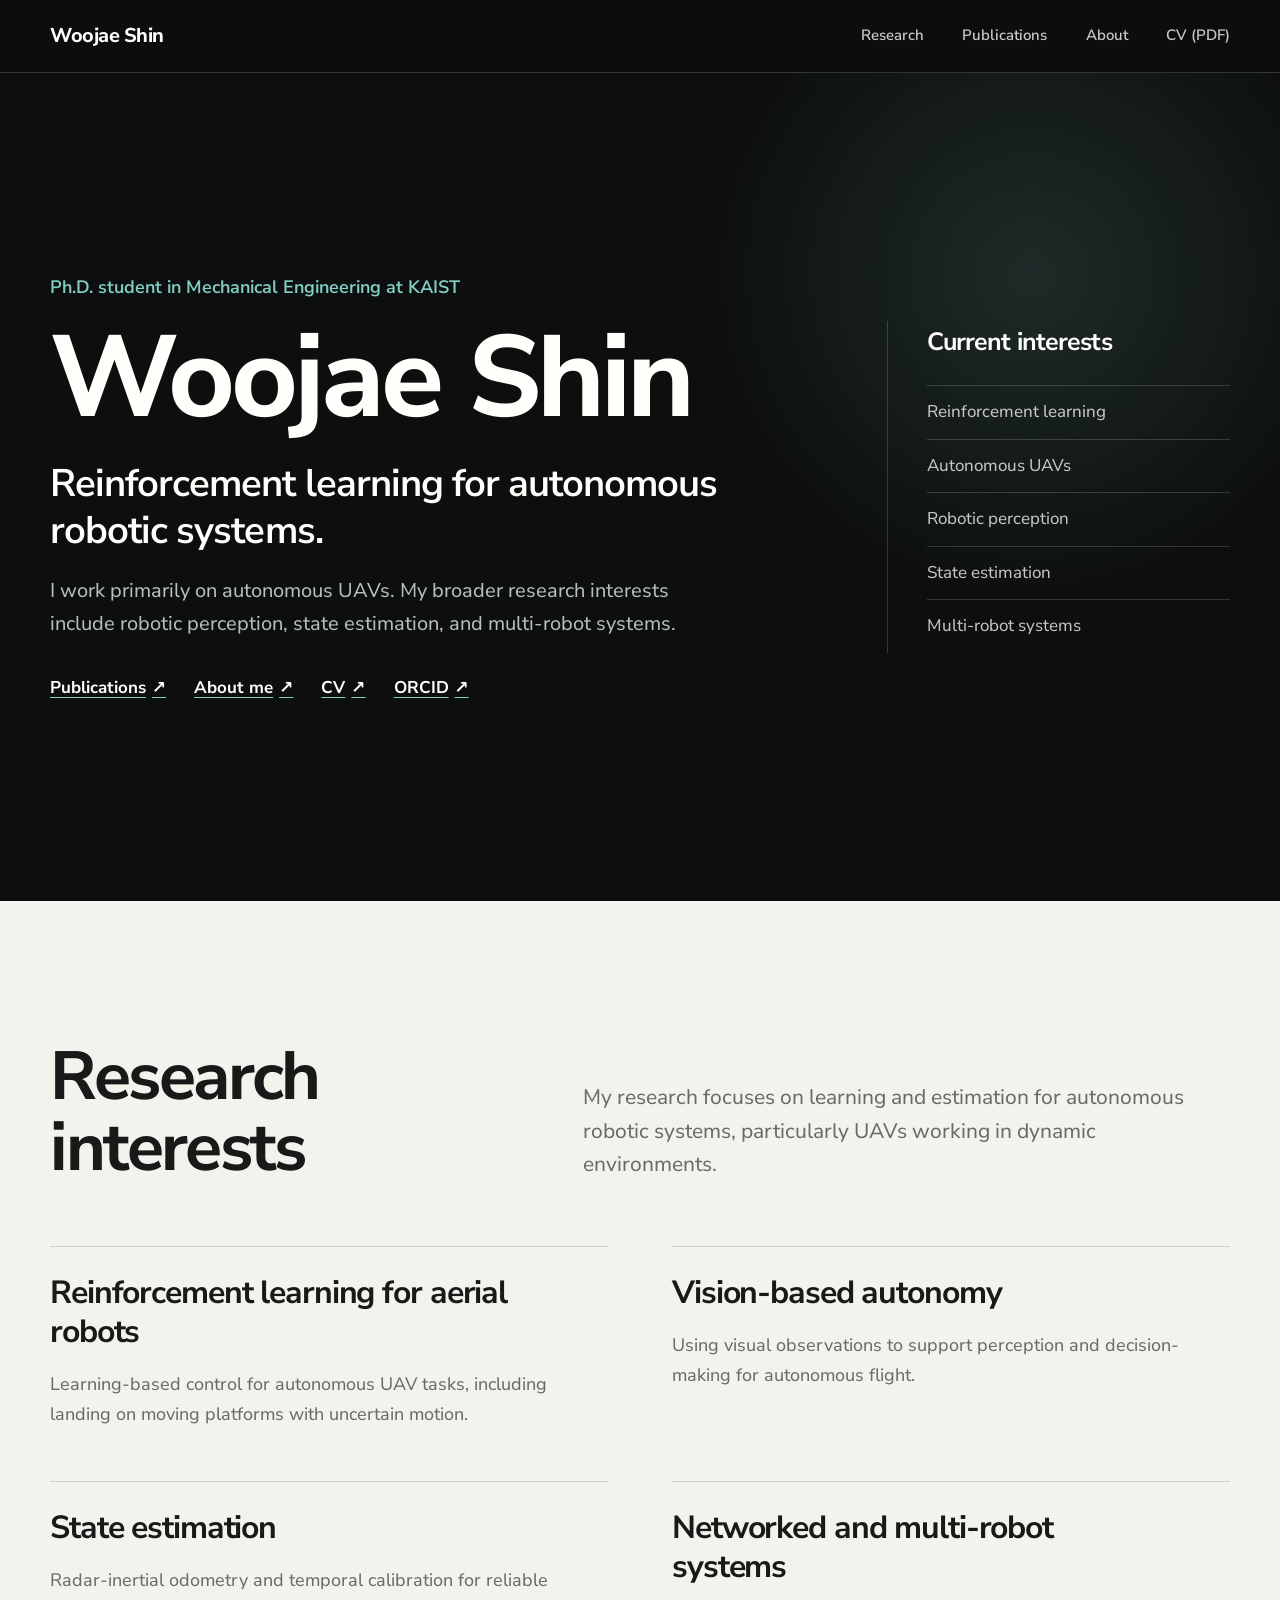
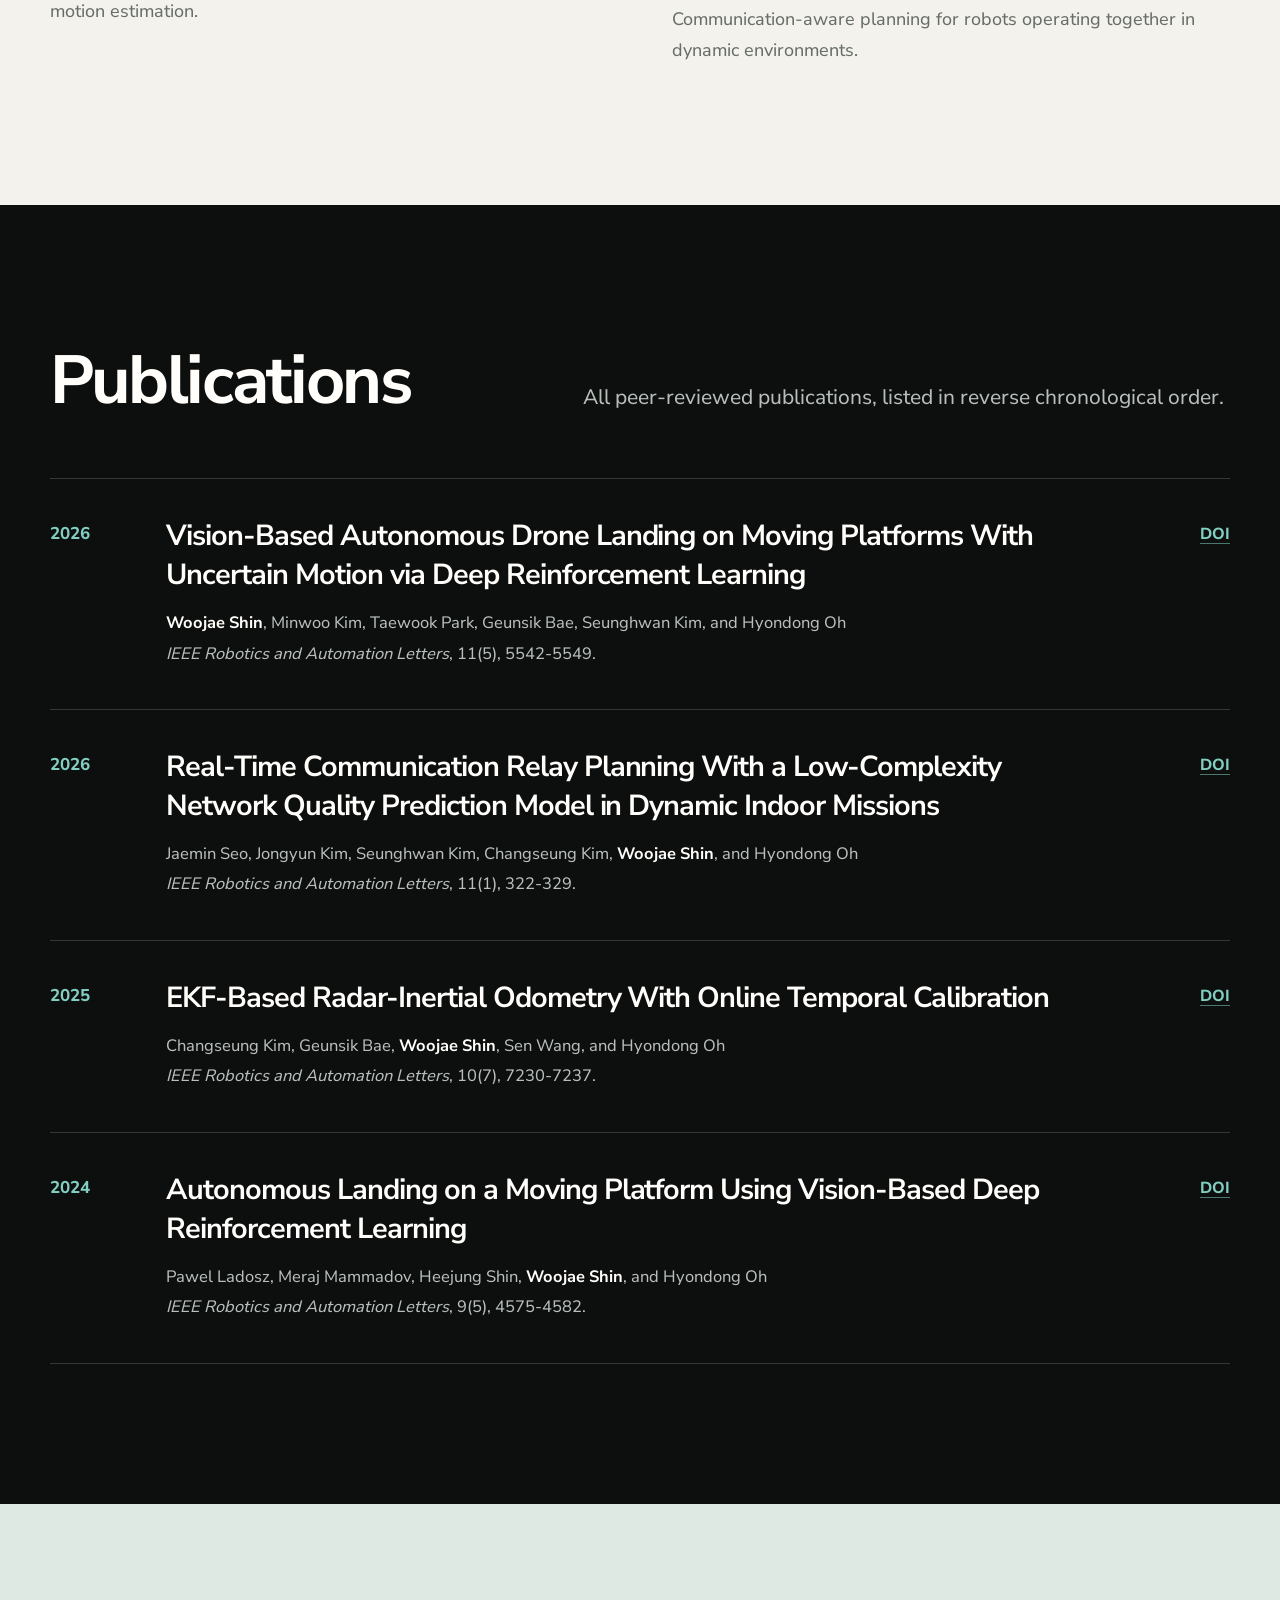
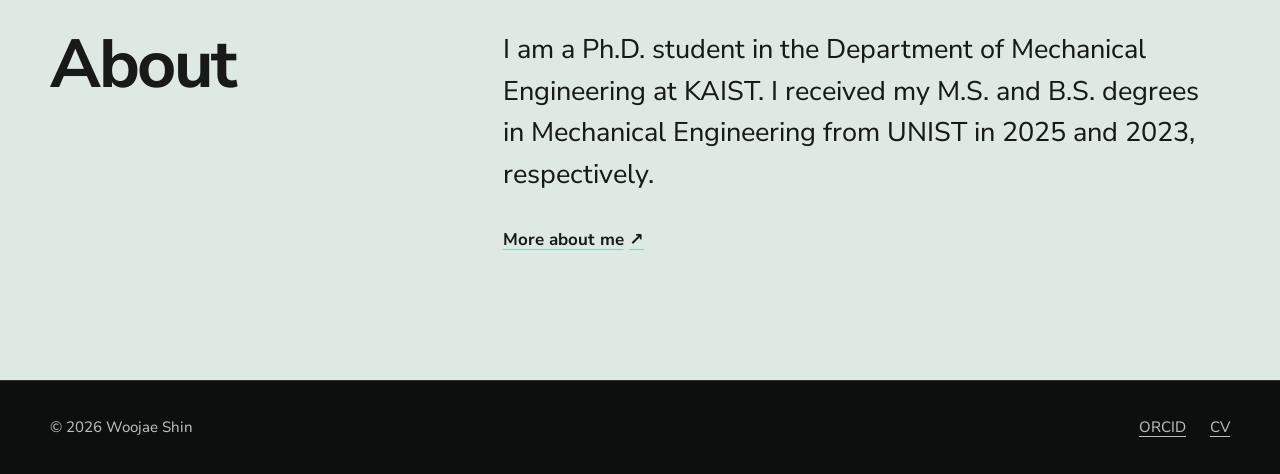
==== commit 96b41c5d: "Simplify portfolio into an academic personal site" ====
--- a/index.html
+++ b/index.html
@@ -3,21 +3,21 @@
   <head>
     <meta charset="utf-8">
     <meta name="viewport" content="width=device-width, initial-scale=1">
-    <meta name="theme-color" content="#050607">
-    <meta name="description" content="Woojae Shin is a Ph.D. student at KAIST researching reinforcement learning, perception, state estimation, and autonomous UAV systems.">
+    <meta name="theme-color" content="#0d0f0e">
+    <meta name="description" content="Woojae Shin is a Ph.D. student in Mechanical Engineering at KAIST. His research interests include reinforcement learning, autonomous UAVs, perception, state estimation, and multi-robot systems.">
     <link rel="canonical" href="https://sindream.github.io/">
     <link rel="icon" href="assets/img/favicon.svg" type="image/svg+xml">
     <link rel="stylesheet" href="assets/css/styles.css">
     <script src="assets/js/site.js" defer></script>
 
     <meta property="og:type" content="website">
-    <meta property="og:title" content="Woojae Shin - Autonomous Systems Research">
-    <meta property="og:description" content="Reinforcement learning and estimation for autonomous robotic systems operating under uncertainty.">
+    <meta property="og:title" content="Woojae Shin | KAIST">
+    <meta property="og:description" content="Ph.D. student researching reinforcement learning and autonomous robotic systems.">
     <meta property="og:url" content="https://sindream.github.io/">
     <meta property="og:site_name" content="Woojae Shin">
     <meta name="twitter:card" content="summary">
 
-    <title>Woojae Shin - Autonomous Systems Research</title>
+    <title>Woojae Shin | KAIST</title>
 
     <script type="application/ld+json">
       {
@@ -39,208 +39,145 @@
   <body class="page-home">
     <a class="skip-link" href="#main-content">Skip to content</a>
 
-    <header class="site-header" data-header>
+    <header class="site-header">
       <div class="site-shell header-inner">
-        <a class="wordmark" href="#top" aria-label="Woojae Shin, home">
-          <span class="wordmark-mark" aria-hidden="true">W/S</span>
-          <span class="wordmark-name">Woojae Shin</span>
-        </a>
+        <a class="wordmark" href="#top" aria-label="Woojae Shin, home">Woojae Shin</a>
         <nav class="site-nav" aria-label="Primary navigation">
           <a href="#research">Research</a>
           <a href="#publications">Publications</a>
-          <a href="profile.html">Profile</a>
-          <a class="nav-cv" href="assets/cv/woojae-shin-cv.pdf">CV <span aria-hidden="true">&darr;</span></a>
+          <a href="profile.html">About</a>
+          <a href="assets/cv/woojae-shin-cv.pdf">CV (PDF)</a>
         </nav>
       </div>
     </header>
 
     <main id="main-content">
       <section class="hero" id="top" aria-labelledby="hero-title">
-        <canvas class="trajectory-canvas" data-trajectory-field aria-hidden="true"></canvas>
-        <div class="hero-grid" aria-hidden="true"></div>
-        <div class="hero-vignette" aria-hidden="true"></div>
-
-        <div class="site-shell hero-inner">
-          <div class="hero-topline" data-reveal>
-            <p>Woojae Shin <span>/</span> KAIST</p>
-            <p>Mechanical Engineering <span>/</span> Daejeon, KR</p>
-          </div>
-
+        <div class="hero-glow" aria-hidden="true"></div>
+        <div class="site-shell hero-layout">
           <div class="hero-copy" data-reveal>
-            <p class="eyebrow"><span>Research 2026</span><span class="eyebrow-line"></span></p>
-            <h1 id="hero-title">Autonomy,<br><span>under uncertainty.</span></h1>
-            <p class="hero-lede">I develop learning and estimation methods for autonomous robotic systems, with a focus on UAVs operating in dynamic and uncertain environments.</p>
-            <div class="hero-actions">
-              <a class="button button-solid" href="#research">Explore research <span aria-hidden="true">&darr;</span></a>
-              <a class="button button-ghost" href="#publications">View publications <span aria-hidden="true">&searr;</span></a>
+            <p class="hero-affiliation">Ph.D. student in Mechanical Engineering at KAIST</p>
+            <h1 id="hero-title">Woojae Shin</h1>
+            <p class="hero-focus">Reinforcement learning for autonomous robotic systems.</p>
+            <p class="hero-lede">I work primarily on autonomous UAVs. My broader research interests include robotic perception, state estimation, and multi-robot systems.</p>
+            <div class="text-links" aria-label="Quick links">
+              <a href="#publications">Publications</a>
+              <a href="profile.html">About me</a>
+              <a href="assets/cv/woojae-shin-cv.pdf">CV</a>
+              <a href="https://orcid.org/0000-0002-6155-3712" target="_blank" rel="noopener noreferrer">ORCID</a>
             </div>
           </div>
 
-          <div class="hero-rail" data-reveal>
-            <div>
-              <span class="rail-label">Current role</span>
-              <strong>Ph.D. Student</strong>
-            </div>
-            <div>
-              <span class="rail-label">Primary focus</span>
-              <strong>Reinforcement Learning</strong>
-            </div>
-            <div>
-              <span class="rail-label">Platform</span>
-              <strong>Autonomous UAVs</strong>
-            </div>
-            <a href="profile.html">Profile <span aria-hidden="true">&nearr;</span></a>
+          <aside class="hero-card" data-reveal aria-label="Current research interests">
+            <h2>Current interests</h2>
+            <ul>
+              <li>Reinforcement learning</li>
+              <li>Autonomous UAVs</li>
+              <li>Robotic perception</li>
+              <li>State estimation</li>
+              <li>Multi-robot systems</li>
+            </ul>
+          </aside>
+        </div>
+      </section>
+
+      <section class="research-section" id="research" aria-labelledby="research-title">
+        <div class="site-shell">
+          <div class="section-heading" data-reveal>
+            <h2 id="research-title">Research interests</h2>
+            <p>My research focuses on learning and estimation for autonomous robotic systems, particularly UAVs working in dynamic environments.</p>
+          </div>
+
+          <div class="interest-grid">
+            <article class="interest-card" data-reveal>
+              <h3>Reinforcement learning for aerial robots</h3>
+              <p>Learning-based control for autonomous UAV tasks, including landing on moving platforms with uncertain motion.</p>
+            </article>
+            <article class="interest-card" data-reveal>
+              <h3>Vision-based autonomy</h3>
+              <p>Using visual observations to support perception and decision-making for autonomous flight.</p>
+            </article>
+            <article class="interest-card" data-reveal>
+              <h3>State estimation</h3>
+              <p>Radar-inertial odometry and temporal calibration for reliable motion estimation.</p>
+            </article>
+            <article class="interest-card" data-reveal>
+              <h3>Networked and multi-robot systems</h3>
+              <p>Communication-aware planning for robots operating together in dynamic environments.</p>
+            </article>
           </div>
         </div>
       </section>
 
-      <section class="statement light-section" id="research" aria-labelledby="statement-title">
-        <div class="site-shell editorial-grid">
-          <div class="section-index" data-reveal>
-            <span>01</span>
-            <p>Research statement</p>
+      <section class="publications-section" id="publications" aria-labelledby="publications-title">
+        <div class="site-shell">
+          <div class="section-heading section-heading-dark" data-reveal>
+            <h2 id="publications-title">Publications</h2>
+            <p>All peer-reviewed publications, listed in reverse chronological order.</p>
           </div>
-          <div class="statement-content" data-reveal>
-            <p class="section-overline">Perceive / Estimate / Act</p>
-            <h2 id="statement-title">Robots that remain capable when the world refuses to stay still.</h2>
-            <p class="statement-body">My research explores how aerial and networked robotic systems can operate reliably in dynamic environments. I work across deep reinforcement learning, vision-based autonomy, state estimation, and communication-aware planning.</p>
+
+          <div class="publication-list">
+            <article class="publication-item" data-reveal>
+              <p class="publication-year">2026</p>
+              <div class="publication-copy">
+                <h3><a href="https://doi.org/10.1109/LRA.2026.3674011" target="_blank" rel="noopener noreferrer">Vision-Based Autonomous Drone Landing on Moving Platforms With Uncertain Motion via Deep Reinforcement Learning</a></h3>
+                <p class="authors"><strong>Woojae Shin</strong>, Minwoo Kim, Taewook Park, Geunsik Bae, Seunghwan Kim, and Hyondong Oh</p>
+                <p class="venue"><em>IEEE Robotics and Automation Letters</em>, 11(5), 5542-5549.</p>
+              </div>
+              <a class="doi-link" href="https://doi.org/10.1109/LRA.2026.3674011" target="_blank" rel="noopener noreferrer" aria-label="Open DOI for Vision-Based Autonomous Drone Landing">DOI</a>
+            </article>
+
+            <article class="publication-item" data-reveal>
+              <p class="publication-year">2026</p>
+              <div class="publication-copy">
+                <h3><a href="https://doi.org/10.1109/LRA.2025.3632056" target="_blank" rel="noopener noreferrer">Real-Time Communication Relay Planning With a Low-Complexity Network Quality Prediction Model in Dynamic Indoor Missions</a></h3>
+                <p class="authors">Jaemin Seo, Jongyun Kim, Seunghwan Kim, Changseung Kim, <strong>Woojae Shin</strong>, and Hyondong Oh</p>
+                <p class="venue"><em>IEEE Robotics and Automation Letters</em>, 11(1), 322-329.</p>
+              </div>
+              <a class="doi-link" href="https://doi.org/10.1109/LRA.2025.3632056" target="_blank" rel="noopener noreferrer" aria-label="Open DOI for Real-Time Communication Relay Planning">DOI</a>
+            </article>
+
+            <article class="publication-item" data-reveal>
+              <p class="publication-year">2025</p>
+              <div class="publication-copy">
+                <h3><a href="https://doi.org/10.1109/LRA.2025.3575320" target="_blank" rel="noopener noreferrer">EKF-Based Radar-Inertial Odometry With Online Temporal Calibration</a></h3>
+                <p class="authors">Changseung Kim, Geunsik Bae, <strong>Woojae Shin</strong>, Sen Wang, and Hyondong Oh</p>
+                <p class="venue"><em>IEEE Robotics and Automation Letters</em>, 10(7), 7230-7237.</p>
+              </div>
+              <a class="doi-link" href="https://doi.org/10.1109/LRA.2025.3575320" target="_blank" rel="noopener noreferrer" aria-label="Open DOI for EKF-Based Radar-Inertial Odometry">DOI</a>
+            </article>
+
+            <article class="publication-item" data-reveal>
+              <p class="publication-year">2024</p>
+              <div class="publication-copy">
+                <h3><a href="https://doi.org/10.1109/LRA.2024.3379837" target="_blank" rel="noopener noreferrer">Autonomous Landing on a Moving Platform Using Vision-Based Deep Reinforcement Learning</a></h3>
+                <p class="authors">Pawel Ladosz, Meraj Mammadov, Heejung Shin, <strong>Woojae Shin</strong>, and Hyondong Oh</p>
+                <p class="venue"><em>IEEE Robotics and Automation Letters</em>, 9(5), 4575-4582.</p>
+              </div>
+              <a class="doi-link" href="https://doi.org/10.1109/LRA.2024.3379837" target="_blank" rel="noopener noreferrer" aria-label="Open DOI for Autonomous Landing on a Moving Platform">DOI</a>
+            </article>
           </div>
-        </div>
-
-        <div class="site-shell research-grid">
-          <article class="research-card" data-reveal>
-            <div class="card-topline"><span>01 / 03</span><span>UAV</span></div>
-            <div class="research-mark" aria-hidden="true">
-              <span class="mark-orbit"></span><span class="mark-core"></span>
-            </div>
-            <h3>Aerial autonomy</h3>
-            <p>Vision-based control and deep reinforcement learning for landing UAVs on moving platforms, including platforms with uncertain motion.</p>
-            <a href="https://doi.org/10.1109/LRA.2026.3674011" target="_blank" rel="noopener noreferrer">Related paper <span aria-hidden="true">&nearr;</span></a>
-          </article>
-
-          <article class="research-card" data-reveal>
-            <div class="card-topline"><span>02 / 03</span><span>ESTIMATION</span></div>
-            <div class="research-mark research-mark-axis" aria-hidden="true">
-              <span></span><span></span><span></span>
-            </div>
-            <h3>State estimation</h3>
-            <p>Radar-inertial odometry with online temporal calibration for reliable motion estimation across asynchronous sensor streams.</p>
-            <a href="https://doi.org/10.1109/LRA.2025.3575320" target="_blank" rel="noopener noreferrer">Related paper <span aria-hidden="true">&nearr;</span></a>
-          </article>
-
-          <article class="research-card" data-reveal>
-            <div class="card-topline"><span>03 / 03</span><span>MULTI-ROBOT</span></div>
-            <div class="research-mark research-mark-network" aria-hidden="true">
-              <span></span><span></span><span></span><span></span>
-            </div>
-            <h3>Networked robotics</h3>
-            <p>Real-time communication relay planning supported by low-complexity network-quality prediction in dynamic indoor missions.</p>
-            <a href="https://doi.org/10.1109/LRA.2025.3632056" target="_blank" rel="noopener noreferrer">Related paper <span aria-hidden="true">&nearr;</span></a>
-          </article>
         </div>
       </section>
 
-      <section class="publications dark-section" id="publications" aria-labelledby="publications-title">
-        <div class="site-shell editorial-grid publications-heading">
-          <div class="section-index section-index-dark" data-reveal>
-            <span>02</span>
-            <p>Publications</p>
+      <section class="about-section" id="about" aria-labelledby="about-title">
+        <div class="site-shell about-layout">
+          <h2 id="about-title" data-reveal>About</h2>
+          <div class="about-copy" data-reveal>
+            <p>I am a Ph.D. student in the Department of Mechanical Engineering at KAIST. I received my M.S. and B.S. degrees in Mechanical Engineering from UNIST in 2025 and 2023, respectively.</p>
+            <a class="plain-link" href="profile.html">More about me</a>
           </div>
-          <div data-reveal>
-            <p class="section-overline">Peer-reviewed research / 2024-2026</p>
-            <h2 id="publications-title">Selected publications.</h2>
-            <p class="section-intro">Work across autonomous aerial systems, sensor fusion, and networked robotics. Publication metadata is linked to the DOI record.</p>
-          </div>
-        </div>
-
-        <div class="site-shell publication-feature" data-reveal>
-          <div class="feature-visual" aria-hidden="true">
-            <div class="feature-grid"></div>
-            <span class="flight-path flight-path-a"></span>
-            <span class="flight-path flight-path-b"></span>
-            <span class="flight-node flight-node-a"></span>
-            <span class="flight-node flight-node-b"></span>
-            <span class="feature-coordinate">DAEJEON / REPUBLIC OF KOREA</span>
-            <span class="feature-number">01</span>
-          </div>
-          <article class="feature-copy">
-            <div class="publication-meta"><span>2026</span><span>IEEE RA-L</span><span>First author</span></div>
-            <h3>Vision-Based Autonomous Drone Landing on Moving Platforms With Uncertain Motion via Deep Reinforcement Learning</h3>
-            <p class="authors"><strong>Woojae Shin</strong>, Minwoo Kim, Taewook Park, Geunsik Bae, Seunghwan Kim, and Hyondong Oh</p>
-            <p class="publication-summary">Extends vision-based autonomous landing toward moving platforms whose motion is uncertain, using deep reinforcement learning for aerial decision-making.</p>
-            <a class="paper-link" href="https://doi.org/10.1109/LRA.2026.3674011" target="_blank" rel="noopener noreferrer">Read DOI record <span aria-hidden="true">&nearr;</span></a>
-          </article>
-        </div>
-
-        <ol class="site-shell publication-list">
-          <li class="publication-row" data-reveal>
-            <div class="publication-order">02</div>
-            <div class="publication-year">2026</div>
-            <div class="publication-details">
-              <h3>Real-Time Communication Relay Planning With a Low-Complexity Network Quality Prediction Model in Dynamic Indoor Missions</h3>
-              <p>Jaemin Seo, Jongyun Kim, Seunghwan Kim, Changseung Kim, <strong>Woojae Shin</strong>, and Hyondong Oh</p>
-              <p class="venue">IEEE Robotics and Automation Letters, 11(1), 322-329</p>
-            </div>
-            <a href="https://doi.org/10.1109/LRA.2025.3632056" target="_blank" rel="noopener noreferrer" aria-label="Open DOI for Real-Time Communication Relay Planning">DOI <span aria-hidden="true">&nearr;</span></a>
-          </li>
-          <li class="publication-row" data-reveal>
-            <div class="publication-order">03</div>
-            <div class="publication-year">2025</div>
-            <div class="publication-details">
-              <h3>EKF-Based Radar-Inertial Odometry With Online Temporal Calibration</h3>
-              <p>Changseung Kim, Geunsik Bae, <strong>Woojae Shin</strong>, Sen Wang, and Hyondong Oh</p>
-              <p class="venue">IEEE Robotics and Automation Letters, 10(7), 7230-7237</p>
-            </div>
-            <a href="https://doi.org/10.1109/LRA.2025.3575320" target="_blank" rel="noopener noreferrer" aria-label="Open DOI for EKF-Based Radar-Inertial Odometry">DOI <span aria-hidden="true">&nearr;</span></a>
-          </li>
-          <li class="publication-row" data-reveal>
-            <div class="publication-order">04</div>
-            <div class="publication-year">2024</div>
-            <div class="publication-details">
-              <h3>Autonomous Landing on a Moving Platform Using Vision-Based Deep Reinforcement Learning</h3>
-              <p>Pawel Ladosz, Meraj Mammadov, Heejung Shin, <strong>Woojae Shin</strong>, and Hyondong Oh</p>
-              <p class="venue">IEEE Robotics and Automation Letters, 9(5), 4575-4582</p>
-            </div>
-            <a href="https://doi.org/10.1109/LRA.2024.3379837" target="_blank" rel="noopener noreferrer" aria-label="Open DOI for Autonomous Landing on a Moving Platform">DOI <span aria-hidden="true">&nearr;</span></a>
-          </li>
-        </ol>
-      </section>
-
-      <section class="profile-teaser" aria-labelledby="profile-teaser-title">
-        <div class="teaser-panel teaser-panel-copy" data-reveal>
-          <p class="section-overline">03 / Profile</p>
-          <h2 id="profile-teaser-title">Researching autonomous robotic systems at KAIST.</h2>
-          <p>Woojae Shin is a Ph.D. student in Mechanical Engineering at KAIST. His work focuses on reinforcement learning for autonomous UAVs, with broader experience in perception, state estimation, and multi-robot systems.</p>
-          <a class="button button-dark" href="profile.html">View full profile <span aria-hidden="true">&nearr;</span></a>
-        </div>
-        <div class="teaser-panel teaser-panel-data" data-reveal>
-          <div class="data-header"><span>RESEARCHER PROFILE</span><span>WS-01</span></div>
-          <dl>
-            <div><dt>Discipline</dt><dd>Mechanical Engineering</dd></div>
-            <div><dt>Institution</dt><dd>KAIST</dd></div>
-            <div><dt>Research</dt><dd>Autonomous Robotic Systems</dd></div>
-            <div><dt>Education</dt><dd>KAIST / UNIST</dd></div>
-          </dl>
-          <div class="data-signal" aria-hidden="true"><span></span><span></span><span></span><span></span><span></span></div>
         </div>
       </section>
     </main>
 
     <footer class="site-footer">
-      <div class="site-shell footer-main">
+      <div class="site-shell footer-inner">
+        <p>&copy; <span data-current-year>2026</span> Woojae Shin</p>
         <div>
-          <p class="footer-name">Woojae Shin</p>
-          <p>Ph.D. Student, Mechanical Engineering<br>Korea Advanced Institute of Science and Technology</p>
+          <a href="https://orcid.org/0000-0002-6155-3712" target="_blank" rel="noopener noreferrer">ORCID</a>
+          <a href="assets/cv/woojae-shin-cv.pdf">CV</a>
         </div>
-        <div class="footer-links">
-          <a href="profile.html">Profile <span aria-hidden="true">&nearr;</span></a>
-          <a href="https://orcid.org/0000-0002-6155-3712" target="_blank" rel="noopener noreferrer">ORCID <span aria-hidden="true">&nearr;</span></a>
-          <a href="assets/cv/woojae-shin-cv.pdf">CV PDF <span aria-hidden="true">&darr;</span></a>
-        </div>
-      </div>
-      <div class="site-shell footer-bottom">
-        <p>&copy; <span data-current-year>2026</span> Woojae Shin</p>
-        <p>Autonomy / Estimation / Robotics</p>
       </div>
     </footer>
   </body>
--- a/assets/css/styles.css
+++ b/assets/css/styles.css
@@ -1,30 +1,37 @@
+@font-face {
+  font-family: "Nunito Sans";
+  font-style: normal;
+  font-weight: 400 800;
+  font-display: swap;
+  src: url("../fonts/nunito-sans-latin.woff2") format("woff2");
+}
+
 :root {
-  --black: #050607;
-  --black-soft: #0b0e10;
-  --panel: #111518;
-  --paper: #ecece7;
-  --paper-bright: #f5f5f0;
-  --ink: #111416;
-  --white: #f4f6f6;
-  --muted: #9ba4a7;
-  --muted-dark: #5c6567;
-  --line: rgba(244, 246, 246, 0.2);
-  --line-dark: rgba(17, 20, 22, 0.24);
-  --accent: #63d7d1;
-  --accent-deep: #2b8f8a;
-  --display: "Arial Narrow", "Helvetica Neue", Helvetica, Arial, sans-serif;
-  --sans: "Helvetica Neue", Helvetica, Arial, sans-serif;
-  --mono: "SFMono-Regular", Consolas, "Liberation Mono", monospace;
-  --site-shell: min(1480px, calc(100% - 96px));
-}
-
-* {
+  --black: #0d0f0e;
+  --black-soft: #171a18;
+  --paper: #f4f2ec;
+  --paper-soft: #ebe9e2;
+  --white: #fffefa;
+  --ink: #171a18;
+  --muted: #666d69;
+  --muted-light: #b8bfbb;
+  --line: rgba(23, 26, 24, 0.16);
+  --line-light: rgba(255, 254, 250, 0.16);
+  --accent: #82cec2;
+  --accent-dark: #287e73;
+  --font: "Nunito Sans", ui-rounded, "SF Pro Rounded", "Avenir Next", system-ui, sans-serif;
+  --site-shell: min(1180px, calc(100% - 56px));
+}
+
+*,
+*::before,
+*::after {
   box-sizing: border-box;
 }
 
 html {
   scroll-behavior: smooth;
-  scroll-padding-top: 90px;
+  scroll-padding-top: 72px;
   background: var(--black);
 }
 
@@ -32,27 +39,24 @@
   margin: 0;
   background: var(--black);
   color: var(--white);
-  font-family: var(--sans);
-  font-size: 16px;
-  line-height: 1.55;
+  font-family: var(--font);
+  font-size: 18px;
+  font-weight: 450;
+  line-height: 1.68;
   text-rendering: optimizeLegibility;
-}
-
-body,
-button,
-a {
   -webkit-font-smoothing: antialiased;
 }
 
 a {
   color: inherit;
   text-decoration-thickness: 1px;
-  text-underline-offset: 0.22em;
+  text-underline-offset: 0.24em;
 }
 
 a:focus-visible {
   outline: 3px solid var(--accent);
   outline-offset: 4px;
+  border-radius: 4px;
 }
 
 ::selection {
@@ -71,6 +75,12 @@
   margin-top: 0;
 }
 
+h1,
+h2,
+h3 {
+  letter-spacing: -0.035em;
+}
+
 .site-shell {
   width: var(--site-shell);
   margin-inline: auto;
@@ -78,14 +88,15 @@
 
 .skip-link {
   position: fixed;
-  top: 14px;
-  left: 14px;
+  top: 12px;
+  left: 12px;
   z-index: 200;
   padding: 10px 16px;
   transform: translateY(-160%);
+  border-radius: 999px;
   background: var(--accent);
   color: var(--ink);
-  font-weight: 800;
+  font-weight: 750;
 }
 
 .skip-link:focus {
@@ -93,1515 +104,710 @@
 }
 
 .site-header {
-  position: fixed;
-  inset: 0 0 auto;
+  position: sticky;
+  top: 0;
   z-index: 100;
-  border-bottom: 1px solid var(--line);
-  background: rgba(5, 6, 7, 0.82);
-  backdrop-filter: blur(18px);
+  border-bottom: 1px solid var(--line-light);
+  background: rgba(13, 15, 14, 0.9);
+  backdrop-filter: blur(16px);
 }
 
 .header-inner {
   display: flex;
-  min-height: 82px;
+  min-height: 72px;
   align-items: center;
   justify-content: space-between;
-  gap: 34px;
+  gap: 32px;
 }
 
 .wordmark {
-  display: inline-flex;
-  align-items: center;
-  gap: 14px;
-  font-size: 13px;
+  flex: none;
+  font-size: 20px;
   font-weight: 750;
-  letter-spacing: 0.08em;
+  letter-spacing: -0.025em;
   text-decoration: none;
-  text-transform: uppercase;
-}
-
-.wordmark-mark {
-  display: grid;
-  width: 40px;
-  height: 40px;
-  place-items: center;
-  border: 1px solid rgba(244, 246, 246, 0.6);
-  border-radius: 50%;
-  color: var(--accent);
-  font-family: var(--mono);
-  font-size: 10px;
-  letter-spacing: -0.04em;
 }
 
 .site-nav {
   display: flex;
   align-items: center;
-  gap: clamp(18px, 2.6vw, 42px);
-  font-size: 12px;
-  font-weight: 700;
-  letter-spacing: 0.08em;
-  text-transform: uppercase;
+  gap: clamp(20px, 3vw, 40px);
+  font-size: 15px;
+  font-weight: 600;
 }
 
 .site-nav a {
+  color: rgba(255, 254, 250, 0.78);
+  text-decoration: none;
+  transition: color 160ms ease;
+}
+
+.site-nav a:hover,
+.site-nav a[aria-current="page"] {
+  color: var(--accent);
+}
+
+.hero,
+.profile-hero {
   position: relative;
-  text-decoration: none;
-}
-
-.site-nav a:not(.nav-cv)::after {
-  position: absolute;
-  right: 0;
-  bottom: -8px;
-  left: 0;
-  height: 1px;
-  transform: scaleX(0);
-  transform-origin: left;
-  background: var(--accent);
-  content: "";
-  transition: transform 220ms ease;
-}
-
-.site-nav a:hover::after,
-.site-nav a[aria-current="page"]::after {
-  transform: scaleX(1);
-}
-
-.nav-cv {
-  display: inline-flex;
-  min-height: 38px;
-  align-items: center;
-  gap: 12px;
-  padding: 0 17px;
-  border: 1px solid rgba(244, 246, 246, 0.58);
-  transition: background 180ms ease, color 180ms ease;
-}
-
-.nav-cv:hover {
-  background: var(--white);
-  color: var(--ink);
-}
-
-.hero {
-  position: relative;
-  min-height: 100svh;
   overflow: hidden;
   background: var(--black);
   isolation: isolate;
 }
 
-.trajectory-canvas,
-.hero-grid,
-.hero-vignette {
+.hero-glow {
   position: absolute;
-  inset: 0;
-  width: 100%;
-  height: 100%;
-}
-
-.trajectory-canvas {
-  z-index: -3;
-  opacity: 0.88;
-}
-
-.hero-grid,
-.profile-grid {
-  z-index: -2;
-  background-image:
-    linear-gradient(rgba(255, 255, 255, 0.035) 1px, transparent 1px),
-    linear-gradient(90deg, rgba(255, 255, 255, 0.035) 1px, transparent 1px);
-  background-size: 48px 48px;
-  mask-image: linear-gradient(to bottom, transparent 4%, black 35%, black 75%, transparent 100%);
-}
-
-.hero-vignette {
+  top: -18%;
+  right: -8%;
   z-index: -1;
-  background:
-    radial-gradient(circle at 74% 42%, rgba(99, 215, 209, 0.12), transparent 28%),
-    linear-gradient(90deg, rgba(5, 6, 7, 0.95) 0%, rgba(5, 6, 7, 0.5) 52%, rgba(5, 6, 7, 0.75) 100%),
-    linear-gradient(0deg, var(--black) 0%, transparent 28%);
-}
-
-.hero-inner {
-  display: flex;
-  min-height: 100svh;
-  flex-direction: column;
-  padding-top: 82px;
-}
-
-.hero-topline {
-  display: flex;
-  justify-content: space-between;
-  padding-top: 26px;
-  color: rgba(244, 246, 246, 0.58);
-  font-family: var(--mono);
-  font-size: 10px;
-  letter-spacing: 0.08em;
-  text-transform: uppercase;
-}
-
-.hero-topline p {
-  margin: 0;
-}
-
-.hero-topline span {
-  margin-inline: 10px;
+  width: min(700px, 68vw);
+  aspect-ratio: 1;
+  border-radius: 50%;
+  background: radial-gradient(circle, rgba(130, 206, 194, 0.15), rgba(130, 206, 194, 0) 68%);
+  filter: blur(12px);
+}
+
+.hero-layout {
+  display: grid;
+  min-height: calc(100svh - 72px);
+  align-items: center;
+  grid-template-columns: minmax(0, 1.5fr) minmax(310px, 0.7fr);
+  gap: clamp(60px, 8vw, 120px);
+  padding-block: clamp(100px, 15vh, 160px);
+}
+
+.hero-copy {
+  max-width: 780px;
+}
+
+.hero-affiliation {
+  margin-bottom: 22px;
   color: var(--accent);
-}
-
-.hero-copy {
-  width: min(1120px, 82%);
-  margin-block: auto;
-  padding-block: clamp(90px, 13vh, 150px) 70px;
-}
-
-.eyebrow,
-.section-overline {
-  margin-bottom: 24px;
-  font-family: var(--mono);
-  font-size: 11px;
-  font-weight: 700;
-  letter-spacing: 0.13em;
-  text-transform: uppercase;
-}
-
-.eyebrow {
-  display: flex;
-  max-width: 430px;
-  align-items: center;
-  gap: 16px;
-  color: var(--accent);
-}
-
-.eyebrow-line {
-  display: block;
-  height: 1px;
-  flex: 1;
-  background: var(--accent);
-}
-
-.hero h1 {
-  margin-bottom: 34px;
-  font-family: var(--display);
-  font-size: clamp(64px, 9.7vw, 162px);
-  font-weight: 500;
-  letter-spacing: -0.065em;
-  line-height: 0.82;
-  text-transform: uppercase;
-}
-
-.hero h1 span {
-  color: transparent;
-  -webkit-text-stroke: 1.3px rgba(244, 246, 246, 0.82);
+  font-size: 18px;
+  font-weight: 650;
+}
+
+.hero h1,
+.profile-hero h1 {
+  margin-bottom: 28px;
+  font-size: clamp(68px, 9vw, 116px);
+  font-weight: 750;
+  line-height: 0.95;
+}
+
+.hero-focus {
+  max-width: 720px;
+  margin-bottom: 20px;
+  color: var(--white);
+  font-size: clamp(27px, 3vw, 40px);
+  font-weight: 650;
+  letter-spacing: -0.025em;
+  line-height: 1.2;
 }
 
 .hero-lede {
   max-width: 680px;
-  margin-bottom: 36px;
-  color: rgba(244, 246, 246, 0.72);
-  font-size: clamp(17px, 1.5vw, 22px);
+  margin-bottom: 34px;
+  color: var(--muted-light);
+  font-size: 20px;
+  line-height: 1.65;
+}
+
+.text-links {
+  display: flex;
+  flex-wrap: wrap;
+  gap: 14px 28px;
+}
+
+.text-links a,
+.plain-link {
+  color: var(--white);
+  font-size: 17px;
+  font-weight: 700;
+  text-decoration-color: var(--accent);
+  transition: color 160ms ease;
+}
+
+.text-links a::after,
+.plain-link::after {
+  margin-left: 0.35em;
+  content: "↗";
+}
+
+.text-links a:hover,
+.plain-link:hover {
+  color: var(--accent);
+}
+
+.hero-card {
+  padding-left: clamp(0px, 3vw, 42px);
+  border-left: 1px solid var(--line-light);
+}
+
+.hero-card h2 {
+  margin-bottom: 22px;
+  font-size: 25px;
+  font-weight: 700;
+}
+
+.hero-card ul {
+  margin: 0;
+  padding: 0;
+  list-style: none;
+}
+
+.hero-card li {
+  padding-block: 12px;
+  border-top: 1px solid var(--line-light);
+  color: rgba(255, 254, 250, 0.76);
+  font-size: 17px;
+}
+
+.research-section,
+.profile-about,
+.profile-interests {
+  padding-block: clamp(90px, 11vw, 140px);
+  background: var(--paper);
+  color: var(--ink);
+}
+
+.section-heading {
+  display: grid;
+  align-items: end;
+  grid-template-columns: minmax(280px, 0.8fr) minmax(0, 1.2fr);
+  gap: clamp(42px, 8vw, 110px);
+  margin-bottom: 62px;
+}
+
+.section-heading h2,
+.about-layout h2,
+.profile-two-column > h2 {
+  margin-bottom: 0;
+  font-size: clamp(44px, 5.5vw, 68px);
+  font-weight: 720;
+  line-height: 1.05;
+}
+
+.section-heading > p {
+  max-width: 680px;
+  margin-bottom: 2px;
+  color: var(--muted);
+  font-size: 21px;
+  line-height: 1.6;
+}
+
+.interest-grid {
+  display: grid;
+  grid-template-columns: repeat(2, minmax(0, 1fr));
+  gap: 52px 64px;
+}
+
+.interest-card {
+  padding-top: 26px;
+  border-top: 1px solid var(--line);
+}
+
+.interest-card h3 {
+  max-width: 500px;
+  margin-bottom: 18px;
+  font-size: clamp(25px, 2.5vw, 32px);
+  font-weight: 700;
+  line-height: 1.22;
+}
+
+.interest-card p {
+  max-width: 540px;
+  margin-bottom: 0;
+  color: var(--muted);
+  font-size: 18px;
+}
+
+.publications-section,
+.education-section {
+  padding-block: clamp(90px, 11vw, 140px);
+  background: var(--black);
+  color: var(--white);
+}
+
+.section-heading-dark > p {
+  color: var(--muted-light);
+}
+
+.publication-list {
+  border-bottom: 1px solid var(--line-light);
+}
+
+.publication-item {
+  display: grid;
+  align-items: start;
+  grid-template-columns: 88px minmax(0, 1fr) auto;
+  gap: 28px;
+  padding-block: 38px;
+  border-top: 1px solid var(--line-light);
+}
+
+.publication-year {
+  margin: 3px 0 0;
+  color: var(--accent);
+  font-size: 17px;
+  font-weight: 750;
+}
+
+.publication-copy h3 {
+  max-width: 900px;
+  margin-bottom: 15px;
+  font-size: clamp(22px, 2.35vw, 29px);
+  font-weight: 680;
+  line-height: 1.34;
+}
+
+.publication-copy h3 a {
+  text-decoration: none;
+  transition: color 160ms ease;
+}
+
+.publication-copy h3 a:hover {
+  color: var(--accent);
+}
+
+.authors,
+.venue {
+  margin-bottom: 5px;
+  color: var(--muted-light);
+  font-size: 16.5px;
   line-height: 1.55;
 }
 
-.hero-actions,
-.interests-actions {
+.authors strong {
+  color: var(--white);
+}
+
+.doi-link {
+  margin-top: 4px;
+  color: var(--accent);
+  font-size: 16px;
+  font-weight: 750;
+  text-decoration: underline;
+  text-decoration-color: rgba(130, 206, 194, 0.55);
+}
+
+.about-section,
+.information-section {
+  padding-block: clamp(84px, 10vw, 125px);
+  background: #dfe9e4;
+  color: var(--ink);
+}
+
+.about-layout,
+.profile-two-column {
+  display: grid;
+  grid-template-columns: minmax(260px, 0.65fr) minmax(0, 1.35fr);
+  gap: clamp(44px, 8vw, 120px);
+}
+
+.about-copy {
+  max-width: 720px;
+}
+
+.about-copy p {
+  margin-bottom: 28px;
+  font-size: clamp(21px, 2.2vw, 27px);
+  line-height: 1.55;
+}
+
+.about-copy .plain-link {
+  color: var(--ink);
+}
+
+.site-footer {
+  padding-block: 34px;
+  border-top: 1px solid var(--line-light);
+  background: var(--black);
+  color: var(--muted-light);
+}
+
+.footer-inner {
+  display: flex;
+  align-items: center;
+  justify-content: space-between;
+  gap: 28px;
+  font-size: 15px;
+}
+
+.footer-inner p {
+  margin: 0;
+}
+
+.footer-inner div {
+  display: flex;
+  gap: 24px;
+}
+
+.footer-inner a:hover {
+  color: var(--accent);
+}
+
+.profile-hero-inner {
+  display: flex;
+  min-height: 540px;
+  flex-direction: column;
+  justify-content: center;
+  padding-block: 100px;
+}
+
+.profile-hero h1 {
+  margin-bottom: 30px;
+}
+
+.profile-role {
+  margin-bottom: 6px;
+  color: var(--white);
+  font-size: clamp(25px, 3vw, 36px);
+  font-weight: 650;
+  line-height: 1.25;
+}
+
+.profile-affiliation {
+  max-width: 760px;
+  margin-bottom: 0;
+  color: var(--muted-light);
+  font-size: 19px;
+}
+
+.profile-two-column > h2 {
+  font-size: clamp(38px, 4.5vw, 56px);
+}
+
+.long-copy {
+  max-width: 760px;
+}
+
+.long-copy p {
+  margin-bottom: 22px;
+  font-size: 21px;
+  line-height: 1.7;
+}
+
+.long-copy p:last-child {
+  margin-bottom: 0;
+}
+
+.information-section {
+  background: #e8ece8;
+}
+
+.information-list {
+  margin: 0;
+}
+
+.information-list div {
+  display: grid;
+  grid-template-columns: 170px minmax(0, 1fr);
+  gap: 24px;
+  padding-block: 22px;
+  border-top: 1px solid var(--line);
+}
+
+.information-list div:last-child {
+  border-bottom: 1px solid var(--line);
+}
+
+.information-list dt {
+  color: var(--muted);
+  font-size: 16px;
+  font-weight: 650;
+}
+
+.information-list dd {
+  margin: 0;
+  font-size: 20px;
+  font-weight: 650;
+}
+
+.education-section .profile-two-column > h2 {
+  color: var(--white);
+}
+
+.education-list {
+  margin: 0;
+  padding: 0;
+  list-style: none;
+}
+
+.education-list li {
+  display: grid;
+  grid-template-columns: 150px minmax(0, 1fr);
+  gap: 28px;
+  padding-block: 30px;
+  border-top: 1px solid var(--line-light);
+}
+
+.education-list li:last-child {
+  border-bottom: 1px solid var(--line-light);
+}
+
+.education-period {
+  margin: 3px 0 0;
+  color: var(--accent);
+  font-size: 16px;
+  font-weight: 700;
+}
+
+.education-list h3 {
+  margin-bottom: 7px;
+  font-size: clamp(23px, 2.3vw, 29px);
+  font-weight: 680;
+  line-height: 1.3;
+}
+
+.education-list li div > p {
+  margin-bottom: 0;
+  color: var(--muted-light);
+  font-size: 17px;
+}
+
+.interest-list {
   display: flex;
   flex-wrap: wrap;
   gap: 12px;
-}
-
-.button {
-  display: inline-flex;
-  min-height: 52px;
-  align-items: center;
-  justify-content: space-between;
-  gap: 28px;
-  padding: 0 21px;
-  border: 1px solid currentColor;
-  font-size: 12px;
+  margin: 0;
+  padding: 0;
+  list-style: none;
+}
+
+.interest-list li {
+  padding: 11px 18px;
+  border: 1px solid var(--line);
+  border-radius: 999px;
+  background: var(--white);
+  font-size: 17px;
+  font-weight: 650;
+}
+
+.error-page {
+  display: grid;
+  min-height: 100svh;
+  place-items: center;
+  background: var(--black);
+}
+
+.error-inner {
+  padding-block: 100px;
+}
+
+.error-inner > p:first-child {
+  margin-bottom: 12px;
+  color: var(--accent);
+  font-size: 18px;
+  font-weight: 700;
+}
+
+.error-inner h1 {
+  margin-bottom: 20px;
+  font-size: clamp(52px, 8vw, 100px);
   font-weight: 750;
-  letter-spacing: 0.07em;
-  text-decoration: none;
-  text-transform: uppercase;
-  transition: transform 180ms ease, background 180ms ease, color 180ms ease;
-}
-
-.button:hover {
-  transform: translateY(-2px);
-}
-
-.button-solid {
-  border-color: var(--white);
-  background: var(--white);
-  color: var(--ink);
-}
-
-.button-solid:hover {
-  border-color: var(--accent);
-  background: var(--accent);
-}
-
-.button-ghost {
-  color: var(--white);
-}
-
-.button-ghost:hover {
-  border-color: var(--accent);
-  color: var(--accent);
-}
-
-.button-dark {
-  border-color: var(--ink);
-  background: var(--ink);
-  color: var(--white);
-}
-
-.button-dark:hover {
-  background: transparent;
-  color: var(--ink);
-}
-
-.button-outline-dark {
-  color: var(--ink);
-}
-
-.button-outline-dark:hover {
-  background: var(--ink);
-  color: var(--white);
-}
-
-.hero-rail {
-  display: grid;
-  grid-template-columns: repeat(3, 1fr) auto;
-  border-top: 1px solid var(--line);
-}
-
-.hero-rail > * {
-  min-height: 98px;
-  padding: 23px 24px;
-  border-right: 1px solid var(--line);
-}
-
-.hero-rail > :first-child {
-  padding-left: 0;
-}
-
-.hero-rail > :last-child {
-  display: flex;
-  align-items: center;
-  gap: 28px;
-  padding-right: 0;
-  border-right: 0;
-  color: var(--accent);
-  font-family: var(--mono);
-  font-size: 11px;
-  font-weight: 700;
-  letter-spacing: 0.08em;
-  text-decoration: none;
-  text-transform: uppercase;
-}
-
-.rail-label {
-  display: block;
-  margin-bottom: 7px;
-  color: rgba(244, 246, 246, 0.45);
-  font-family: var(--mono);
-  font-size: 9px;
-  letter-spacing: 0.1em;
-  text-transform: uppercase;
-}
-
-.hero-rail strong {
-  font-size: 13px;
-  font-weight: 600;
-}
-
-.light-section {
-  background: var(--paper);
-  color: var(--ink);
-}
-
-.dark-section {
-  background: var(--black);
-  color: var(--white);
-}
-
-.statement,
-.publications,
-.profile-about,
-.education-section {
-  padding-block: clamp(100px, 12vw, 180px);
-}
-
-.editorial-grid {
-  display: grid;
-  grid-template-columns: minmax(150px, 2fr) minmax(0, 10fr);
-  gap: clamp(40px, 6vw, 100px);
-}
-
-.section-index {
-  display: flex;
-  align-items: flex-start;
-  gap: 18px;
-  padding-top: 10px;
-  border-top: 1px solid var(--line-dark);
-  color: var(--muted-dark);
-  font-family: var(--mono);
-  font-size: 10px;
-  letter-spacing: 0.1em;
-  text-transform: uppercase;
-}
-
-.section-index span {
-  color: var(--accent-deep);
-}
-
-.section-index p {
-  margin: 0;
-}
-
-.section-index-dark {
-  border-color: var(--line);
-  color: var(--muted);
-}
-
-.section-index-dark span {
-  color: var(--accent);
-}
-
-.section-overline {
-  color: var(--accent-deep);
-}
-
-.dark-section .section-overline,
-.profile-hero .section-overline {
-  color: var(--accent);
-}
-
-.statement-content h2,
-.publications-heading h2,
-.profile-background h2,
-.education-heading h2,
-.profile-teaser h2,
-.interests-section h2 {
-  max-width: 1120px;
-  margin-bottom: 36px;
-  font-family: var(--display);
-  font-size: clamp(48px, 6.3vw, 104px);
-  font-weight: 500;
-  letter-spacing: -0.055em;
-  line-height: 0.96;
-}
-
-.statement-body,
-.section-intro {
-  max-width: 770px;
-  margin-bottom: 0;
-  color: var(--muted-dark);
-  font-size: clamp(18px, 1.65vw, 24px);
-  line-height: 1.55;
-}
-
-.research-grid {
-  display: grid;
-  grid-template-columns: repeat(3, 1fr);
-  margin-top: clamp(70px, 9vw, 130px);
-  border-top: 1px solid var(--line-dark);
-  border-left: 1px solid var(--line-dark);
-}
-
-.research-card {
-  display: flex;
-  min-height: 500px;
-  flex-direction: column;
-  padding: clamp(28px, 3.2vw, 48px);
-  border-right: 1px solid var(--line-dark);
-  border-bottom: 1px solid var(--line-dark);
-  transition: background 260ms ease, color 260ms ease;
-}
-
-.research-card:hover {
-  background: var(--ink);
-  color: var(--white);
-}
-
-.card-topline,
-.publication-meta,
-.data-header,
-.facts-heading {
-  display: flex;
-  justify-content: space-between;
-  gap: 24px;
-  font-family: var(--mono);
-  font-size: 9px;
-  letter-spacing: 0.1em;
-  text-transform: uppercase;
-}
-
-.card-topline {
-  color: var(--muted-dark);
-}
-
-.research-card:hover .card-topline {
-  color: var(--muted);
-}
-
-.research-mark {
-  position: relative;
-  width: 130px;
-  height: 130px;
-  margin-block: 58px auto;
-}
-
-.mark-orbit {
-  position: absolute;
-  inset: 6px;
-  border: 1px solid var(--accent-deep);
-  border-radius: 50%;
-}
-
-.mark-orbit::before,
-.mark-orbit::after {
-  position: absolute;
-  border: 1px solid var(--line-dark);
-  border-radius: 50%;
-  content: "";
-}
-
-.mark-orbit::before {
-  inset: 22px -12px;
-}
-
-.mark-orbit::after {
-  inset: -12px 22px;
-}
-
-.mark-core {
-  position: absolute;
-  top: 50%;
-  left: 50%;
-  width: 10px;
-  height: 10px;
-  transform: translate(-50%, -50%);
-  border-radius: 50%;
-  background: var(--accent-deep);
-  box-shadow: 0 0 28px rgba(99, 215, 209, 0.75);
-}
-
-.research-mark-axis {
-  display: grid;
-  grid-template-columns: repeat(3, 1fr);
-  align-items: end;
-  gap: 13px;
-  padding: 12px;
-  border-bottom: 1px solid var(--line-dark);
-}
-
-.research-mark-axis span {
-  display: block;
-  height: 38%;
-  border: 1px solid var(--accent-deep);
-  border-bottom: 0;
-}
-
-.research-mark-axis span:nth-child(2) { height: 84%; }
-.research-mark-axis span:nth-child(3) { height: 61%; }
-
-.research-mark-network span {
-  position: absolute;
-  width: 12px;
-  height: 12px;
-  border: 2px solid var(--accent-deep);
-  border-radius: 50%;
-  background: var(--paper);
-}
-
-.research-mark-network span:nth-child(1) { top: 4px; left: 56px; }
-.research-mark-network span:nth-child(2) { top: 68px; left: 4px; }
-.research-mark-network span:nth-child(3) { top: 68px; right: 4px; }
-.research-mark-network span:nth-child(4) { right: 56px; bottom: 2px; }
-
-.research-mark-network::before,
-.research-mark-network::after {
-  position: absolute;
-  inset: 18px;
-  transform: rotate(45deg);
-  border: 1px solid var(--line-dark);
-  content: "";
-}
-
-.research-card h3 {
-  margin-bottom: 18px;
-  font-family: var(--display);
-  font-size: clamp(30px, 2.8vw, 46px);
-  font-weight: 500;
-  letter-spacing: -0.04em;
   line-height: 1;
 }
 
-.research-card > p {
+.error-inner > p:not(:first-child) {
   margin-bottom: 28px;
-  color: var(--muted-dark);
-}
-
-.research-card:hover > p {
-  color: var(--muted);
-}
-
-.research-card > a,
-.paper-link {
-  display: flex;
-  align-items: center;
-  justify-content: space-between;
-  padding-top: 16px;
-  border-top: 1px solid currentColor;
-  color: var(--accent-deep);
-  font-family: var(--mono);
-  font-size: 10px;
-  font-weight: 700;
-  letter-spacing: 0.08em;
-  text-decoration: none;
-  text-transform: uppercase;
-}
-
-.research-card:hover > a {
-  color: var(--accent);
-}
-
-.publications-heading {
-  margin-bottom: clamp(70px, 9vw, 130px);
-}
-
-.publications-heading h2,
-.education-heading h2 {
-  margin-bottom: 28px;
-}
-
-.dark-section .section-intro {
-  color: var(--muted);
-}
-
-.publication-feature {
-  display: grid;
-  grid-template-columns: minmax(0, 1.05fr) minmax(0, 0.95fr);
-  min-height: 610px;
-  border: 1px solid var(--line);
-}
-
-.feature-visual {
-  position: relative;
-  min-height: 560px;
-  overflow: hidden;
-  border-right: 1px solid var(--line);
-  background:
-    radial-gradient(circle at 64% 38%, rgba(99, 215, 209, 0.21), transparent 10%),
-    radial-gradient(circle at 43% 61%, rgba(99, 215, 209, 0.12), transparent 14%),
-    linear-gradient(135deg, #11191b 0%, #060809 57%, #172024 100%);
-}
-
-.feature-grid {
-  position: absolute;
-  inset: 0;
-  background-image:
-    linear-gradient(rgba(255, 255, 255, 0.06) 1px, transparent 1px),
-    linear-gradient(90deg, rgba(255, 255, 255, 0.06) 1px, transparent 1px);
-  background-size: 42px 42px;
-  mask-image: radial-gradient(circle at center, black, transparent 80%);
-}
-
-.flight-path {
-  position: absolute;
-  left: 12%;
-  width: 78%;
-  height: 1px;
-  transform-origin: left;
-  background: linear-gradient(90deg, transparent, var(--accent), rgba(99, 215, 209, 0.12));
-  box-shadow: 0 0 13px rgba(99, 215, 209, 0.25);
-}
-
-.flight-path-a {
-  top: 39%;
-  transform: rotate(-13deg);
-}
-
-.flight-path-b {
-  top: 64%;
-  transform: rotate(19deg);
-}
-
-.flight-node {
-  position: absolute;
-  width: 11px;
-  height: 11px;
-  border: 2px solid var(--accent);
-  border-radius: 50%;
-  box-shadow: 0 0 24px rgba(99, 215, 209, 0.8);
-}
-
-.flight-node-a { top: 31%; left: 67%; }
-.flight-node-b { top: 69%; left: 38%; }
-
-.feature-coordinate {
-  position: absolute;
-  right: 24px;
-  bottom: 22px;
-  color: rgba(244, 246, 246, 0.5);
-  font-family: var(--mono);
-  font-size: 9px;
-  letter-spacing: 0.08em;
-}
-
-.feature-number {
-  position: absolute;
-  bottom: -0.18em;
-  left: 16px;
-  color: rgba(244, 246, 246, 0.06);
-  font-family: var(--display);
-  font-size: clamp(180px, 24vw, 360px);
-  font-weight: 700;
-  letter-spacing: -0.08em;
-  line-height: 0.8;
-}
-
-.feature-copy {
-  display: flex;
-  flex-direction: column;
-  padding: clamp(36px, 5vw, 76px);
-}
-
-.publication-meta {
-  padding-bottom: 20px;
-  border-bottom: 1px solid var(--line);
-  color: var(--muted);
-}
-
-.feature-copy h3 {
-  margin-block: auto 26px;
-  padding-top: 50px;
-  font-family: var(--display);
-  font-size: clamp(33px, 3.5vw, 58px);
-  font-weight: 500;
-  letter-spacing: -0.04em;
-  line-height: 1.02;
-}
-
-.authors,
-.publication-summary {
-  color: var(--muted);
-  font-size: 13px;
-}
-
-.authors strong {
-  color: var(--white);
-}
-
-.publication-summary {
-  max-width: 600px;
-  margin-block: 12px 34px;
-  font-size: 16px;
-  line-height: 1.55;
-}
-
-.paper-link {
-  color: var(--accent);
-}
-
-.publication-list {
-  padding: 0;
-  margin-top: 28px;
-  border-top: 1px solid var(--line);
-  list-style: none;
-}
-
-.publication-row {
-  display: grid;
-  grid-template-columns: 48px 76px minmax(0, 1fr) 72px;
-  gap: clamp(18px, 3vw, 48px);
-  align-items: start;
-  padding: clamp(28px, 3.2vw, 48px) 0;
-  border-bottom: 1px solid var(--line);
-  transition: background 180ms ease, padding 180ms ease;
-}
-
-.publication-row:hover {
-  padding-inline: 18px;
-  background: var(--panel);
-}
-
-.publication-order,
-.publication-year {
-  padding-top: 6px;
-  font-family: var(--mono);
-  font-size: 10px;
-  letter-spacing: 0.08em;
-}
-
-.publication-order {
-  color: var(--accent);
-}
-
-.publication-year {
-  color: var(--muted);
-}
-
-.publication-details h3 {
-  max-width: 950px;
-  margin-bottom: 13px;
-  font-family: var(--display);
-  font-size: clamp(21px, 2vw, 31px);
-  font-weight: 500;
-  letter-spacing: -0.025em;
-  line-height: 1.2;
-}
-
-.publication-details p {
-  margin-bottom: 4px;
-  color: var(--muted);
-  font-size: 12px;
-}
-
-.publication-details strong {
-  color: var(--white);
-}
-
-.publication-details .venue {
-  color: var(--accent);
-}
-
-.publication-row > a {
-  padding-top: 5px;
-  color: var(--accent);
-  font-family: var(--mono);
-  font-size: 10px;
-  font-weight: 700;
-  letter-spacing: 0.08em;
-  text-decoration: none;
-}
-
-.profile-teaser {
-  display: grid;
-  grid-template-columns: 1.05fr 0.95fr;
-  background: var(--paper);
-  color: var(--ink);
-}
-
-.teaser-panel {
-  min-height: 650px;
-  padding: clamp(60px, 8vw, 120px);
-}
-
-.teaser-panel-copy {
-  background: var(--accent);
-}
-
-.teaser-panel-copy .section-overline {
-  color: rgba(17, 20, 22, 0.68);
-}
-
-.teaser-panel-copy h2 {
-  max-width: 760px;
-  margin-bottom: 32px;
-}
-
-.teaser-panel-copy > p:not(.section-overline) {
-  max-width: 650px;
-  margin-bottom: 40px;
-  font-size: 18px;
-}
-
-.teaser-panel-data {
-  display: flex;
-  flex-direction: column;
-  background: #aeb9b7;
-}
-
-.data-header {
-  padding-bottom: 18px;
-  border-bottom: 1px solid rgba(17, 20, 22, 0.35);
-}
-
-.teaser-panel-data dl {
-  margin-block: auto;
-}
-
-.teaser-panel-data dl div {
-  display: grid;
-  grid-template-columns: minmax(100px, 0.5fr) 1fr;
-  gap: 24px;
-  padding: 20px 0;
-  border-bottom: 1px solid rgba(17, 20, 22, 0.24);
-}
-
-.teaser-panel-data dt {
-  color: rgba(17, 20, 22, 0.58);
-  font-family: var(--mono);
-  font-size: 9px;
-  letter-spacing: 0.08em;
-  text-transform: uppercase;
-}
-
-.teaser-panel-data dd {
-  margin: 0;
-  font-size: 15px;
-  font-weight: 650;
-}
-
-.data-signal {
-  display: grid;
-  grid-template-columns: repeat(5, 1fr);
-  align-items: end;
-  height: 52px;
-  gap: 8px;
-}
-
-.data-signal span {
-  display: block;
-  height: 12%;
-  background: var(--ink);
-}
-
-.data-signal span:nth-child(2) { height: 35%; }
-.data-signal span:nth-child(3) { height: 76%; }
-.data-signal span:nth-child(4) { height: 48%; }
-.data-signal span:nth-child(5) { height: 100%; }
-
-.site-footer {
-  border-top: 1px solid var(--line);
-  background: var(--black);
-  color: var(--white);
-}
-
-.footer-main {
-  display: grid;
-  grid-template-columns: minmax(0, 1fr) minmax(260px, 0.45fr);
-  gap: 80px;
-  padding-block: clamp(80px, 9vw, 130px);
-}
-
-.footer-name {
-  margin-bottom: 18px;
-  font-family: var(--display);
-  font-size: clamp(42px, 5vw, 76px);
-  font-weight: 500;
-  letter-spacing: -0.05em;
-  line-height: 1;
-}
-
-.footer-main > div:first-child > p:last-child {
-  color: var(--muted);
-}
-
-.footer-links {
-  display: grid;
-  align-content: start;
-  border-top: 1px solid var(--line);
-}
-
-.footer-links a {
-  display: flex;
-  min-height: 58px;
-  align-items: center;
-  justify-content: space-between;
-  border-bottom: 1px solid var(--line);
-  font-family: var(--mono);
-  font-size: 10px;
-  letter-spacing: 0.08em;
-  text-decoration: none;
-  text-transform: uppercase;
-}
-
-.footer-links a:hover {
-  color: var(--accent);
-}
-
-.footer-bottom {
-  display: flex;
-  min-height: 68px;
-  align-items: center;
-  justify-content: space-between;
-  border-top: 1px solid var(--line);
-  color: rgba(244, 246, 246, 0.48);
-  font-family: var(--mono);
-  font-size: 9px;
-  letter-spacing: 0.08em;
-  text-transform: uppercase;
-}
-
-.footer-bottom p {
-  margin: 0;
-}
-
-/* Profile page */
-.profile-hero {
-  position: relative;
-  min-height: 780px;
-  overflow: hidden;
-  padding-top: 82px;
-  background:
-    radial-gradient(circle at 77% 43%, rgba(99, 215, 209, 0.14), transparent 22%),
-    var(--black);
-  isolation: isolate;
-}
-
-.profile-grid {
-  position: absolute;
-  inset: 0;
-}
-
-.profile-hero-inner {
-  display: grid;
-  min-height: 698px;
-  grid-template-columns: 1fr 1fr;
-  grid-template-rows: auto 1fr auto;
-  gap: 40px 90px;
-  align-items: end;
-  padding-block: 28px 52px;
-}
-
-.profile-code {
-  display: flex;
-  grid-column: 1 / -1;
-  align-self: start;
-  justify-content: space-between;
-  color: var(--muted);
-  font-family: var(--mono);
-  font-size: 10px;
-  letter-spacing: 0.09em;
-}
-
-.profile-title-wrap h1 {
-  margin-bottom: 0;
-  font-family: var(--display);
-  font-size: clamp(88px, 11vw, 174px);
-  font-weight: 500;
-  letter-spacing: -0.07em;
-  line-height: 0.78;
-  text-transform: uppercase;
-}
-
-.profile-title-wrap h1 span {
-  color: transparent;
-  -webkit-text-stroke: 1.2px var(--white);
-}
-
-.profile-role {
-  padding: 30px 0;
-  border-block: 1px solid var(--line);
-}
-
-.profile-role p {
-  margin-bottom: 5px;
-  color: var(--muted);
-}
-
-.profile-role p:first-child {
-  color: var(--white);
-  font-family: var(--display);
-  font-size: 32px;
-  font-weight: 500;
-}
-
-.profile-axis {
-  display: grid;
-  grid-column: 1 / -1;
-  grid-template-columns: repeat(4, 1fr);
-  border-top: 1px solid var(--line);
-}
-
-.profile-axis span {
-  padding: 18px;
-  border-right: 1px solid var(--line);
-  color: var(--accent);
-  font-family: var(--mono);
-  font-size: 10px;
-  letter-spacing: 0.1em;
-}
-
-.profile-axis span:first-child {
-  padding-left: 0;
-}
-
-.profile-about .editorial-grid {
-  margin-bottom: 100px;
-}
-
-.profile-background > p:not(.section-overline) {
-  max-width: 930px;
-  color: var(--muted-dark);
-  font-size: clamp(17px, 1.4vw, 21px);
-}
-
-.profile-facts {
-  display: grid;
-  grid-template-columns: 0.65fr 1.35fr;
-  min-height: 420px;
-  background: var(--ink);
-  color: var(--white);
-}
-
-.facts-heading {
-  display: flex;
-  flex-direction: column;
-  padding: 48px;
-  border-right: 1px solid var(--line);
-  color: var(--muted);
-}
-
-.facts-heading p {
-  color: var(--accent);
-}
-
-.facts-heading span {
-  margin-top: auto;
-}
-
-.profile-facts dl {
-  padding: 30px 48px;
-  margin: 0;
-}
-
-.profile-facts dl div {
-  display: grid;
-  grid-template-columns: 150px 1fr;
-  gap: 30px;
-  padding: 26px 0;
-  border-bottom: 1px solid var(--line);
-}
-
-.profile-facts dl div:last-child {
-  border-bottom: 0;
-}
-
-.profile-facts dt {
-  color: var(--muted);
-  font-family: var(--mono);
-  font-size: 9px;
-  letter-spacing: 0.09em;
-  text-transform: uppercase;
-}
-
-.profile-facts dd {
-  margin: 0;
-  font-family: var(--display);
-  font-size: clamp(19px, 2vw, 30px);
-  letter-spacing: -0.025em;
-}
-
-.profile-facts small {
-  color: var(--muted);
-  font-family: var(--sans);
-  font-size: 12px;
-}
-
-.education-heading {
-  margin-bottom: 90px;
-}
-
-.education-list {
-  padding: 0;
-  border-top: 1px solid var(--line);
-  list-style: none;
-}
-
-.education-list li {
-  display: grid;
-  grid-template-columns: 170px minmax(0, 1fr) 56px;
-  gap: 46px;
-  align-items: start;
-  padding: clamp(34px, 4vw, 60px) 0;
-  border-bottom: 1px solid var(--line);
-}
-
-.education-period {
-  display: flex;
-  gap: 18px;
-  color: var(--accent);
-  font-family: var(--mono);
-  font-size: 10px;
-}
-
-.education-copy h3 {
-  margin-bottom: 12px;
-  font-family: var(--display);
-  font-size: clamp(30px, 3.5vw, 54px);
-  font-weight: 500;
-  letter-spacing: -0.04em;
-  line-height: 1;
-}
-
-.education-copy p {
-  margin-bottom: 0;
-  color: var(--muted);
-}
-
-.education-copy .education-level {
-  margin-bottom: 10px;
-  color: var(--white);
-  font-family: var(--mono);
-  font-size: 9px;
-  letter-spacing: 0.09em;
-  text-transform: uppercase;
-}
-
-.education-index {
-  color: rgba(244, 246, 246, 0.16);
-  font-family: var(--display);
-  font-size: 44px;
-  line-height: 1;
-}
-
-.interests-section {
-  display: grid;
-  grid-template-columns: 1.05fr 0.95fr;
-  background: var(--paper);
-  color: var(--ink);
-}
-
-.interests-copy,
-.interest-list {
-  min-height: 650px;
-  padding: clamp(60px, 8vw, 120px);
-}
-
-.interests-copy {
-  background: var(--accent);
-}
-
-.interests-copy .section-overline {
-  color: rgba(17, 20, 22, 0.64);
-}
-
-.interests-copy > p:not(.section-overline) {
-  max-width: 620px;
-  margin-bottom: 40px;
-  font-size: 18px;
-}
-
-.interest-list {
-  display: flex;
-  flex-direction: column;
-  justify-content: center;
-  padding-block: 70px;
-  margin: 0;
-  background: #aeb9b7;
-  list-style: none;
-}
-
-.interest-list li {
-  display: grid;
-  grid-template-columns: 50px 1fr;
-  gap: 24px;
-  padding: 25px 0;
-  border-bottom: 1px solid rgba(17, 20, 22, 0.25);
-}
-
-.interest-list li:first-child {
-  border-top: 1px solid rgba(17, 20, 22, 0.25);
-}
-
-.interest-list span {
-  color: rgba(17, 20, 22, 0.5);
-  font-family: var(--mono);
-  font-size: 10px;
-}
-
-.interest-list strong {
-  font-family: var(--display);
-  font-size: clamp(25px, 2.4vw, 38px);
-  font-weight: 500;
-  letter-spacing: -0.035em;
+  color: var(--muted-light);
+  font-size: 20px;
 }
 
 .has-js [data-reveal] {
   opacity: 0;
-  transform: translateY(24px);
-  transition: opacity 650ms cubic-bezier(0.19, 1, 0.22, 1), transform 650ms cubic-bezier(0.19, 1, 0.22, 1);
+  transform: translateY(10px);
+  transition: opacity 360ms ease, transform 360ms ease;
 }
 
 .has-js [data-reveal].is-visible {
   opacity: 1;
-  transform: translateY(0);
-}
-
-@media (max-width: 1060px) {
+  transform: none;
+}
+
+@media (max-width: 920px) {
   :root {
-    --site-shell: min(100% - 56px, 1480px);
-  }
-
-  .hero-copy {
-    width: 100%;
-  }
-
-  .editorial-grid {
+    --site-shell: min(100% - 40px, 760px);
+  }
+
+  .hero-layout {
+    min-height: auto;
     grid-template-columns: 1fr;
-  }
-
-  .section-index {
-    max-width: 250px;
-  }
-
-  .research-grid {
+    gap: 54px;
+    padding-block: 110px 90px;
+  }
+
+  .hero-card {
+    max-width: 620px;
+  }
+
+  .section-heading,
+  .about-layout,
+  .profile-two-column {
     grid-template-columns: 1fr;
-  }
-
-  .research-card {
-    min-height: 420px;
-  }
-
-  .publication-feature,
-  .profile-teaser,
-  .interests-section {
-    grid-template-columns: 1fr;
-  }
-
-  .feature-visual {
+    gap: 34px;
+  }
+
+  .publication-item {
+    grid-template-columns: 72px minmax(0, 1fr);
+  }
+
+  .doi-link {
+    grid-column: 2;
+  }
+
+  .profile-hero-inner {
     min-height: 480px;
-    border-right: 0;
-    border-bottom: 1px solid var(--line);
-  }
-
-  .profile-hero-inner {
-    grid-template-columns: 1fr;
-  }
-
-  .profile-title-wrap,
-  .profile-role {
-    grid-column: 1;
-  }
-
-  .profile-facts {
-    grid-template-columns: 1fr;
-  }
-
-  .facts-heading {
-    min-height: 170px;
-    border-right: 0;
-    border-bottom: 1px solid var(--line);
-  }
-}
-
-@media (max-width: 720px) {
+  }
+}
+
+@media (max-width: 680px) {
   :root {
-    --site-shell: min(100% - 32px, 1480px);
+    --site-shell: calc(100% - 32px);
   }
 
   html {
-    scroll-padding-top: 126px;
+    scroll-padding-top: 108px;
+  }
+
+  body {
+    font-size: 17px;
   }
 
   .header-inner {
-    min-height: 112px;
+    min-height: 108px;
     flex-direction: column;
     align-items: flex-start;
     justify-content: center;
-    gap: 10px;
+    gap: 12px;
     padding-block: 13px;
+  }
+
+  .wordmark {
+    font-size: 19px;
   }
 
   .site-nav {
     width: 100%;
     justify-content: space-between;
-    gap: 8px;
-    font-size: 9px;
-  }
-
-  .nav-cv {
-    min-height: 31px;
-    padding-inline: 11px;
-  }
-
-  .wordmark {
-    font-size: 11px;
-  }
-
-  .wordmark-mark {
-    width: 32px;
-    height: 32px;
-  }
-
-  .hero-inner,
-  .profile-hero {
-    padding-top: 112px;
-  }
-
-  .hero-topline {
-    display: none;
-  }
-
-  .hero-copy {
-    padding-block: 100px 60px;
-  }
-
-  .hero h1 {
-    font-size: clamp(56px, 17vw, 88px);
-    line-height: 0.88;
-  }
-
-  .hero h1 span {
-    color: var(--white);
-    -webkit-text-stroke: 0;
-  }
-
-  .hero-rail {
-    grid-template-columns: 1fr 1fr;
-  }
-
-  .hero-rail > * {
-    min-height: 80px;
-    padding: 16px 14px;
-    border-bottom: 1px solid var(--line);
-  }
-
-  .hero-rail > :first-child {
-    padding-left: 14px;
-  }
-
-  .hero-rail > :last-child {
-    padding-right: 14px;
-  }
-
-  .hero-rail strong {
-    font-size: 11px;
-  }
-
-  .statement,
-  .publications,
-  .profile-about,
-  .education-section {
-    padding-block: 90px;
-  }
-
-  .statement-content h2,
-  .publications-heading h2,
-  .profile-background h2,
-  .education-heading h2,
-  .profile-teaser h2,
-  .interests-section h2 {
-    font-size: clamp(43px, 13vw, 66px);
-  }
-
-  .research-card {
-    min-height: 390px;
-    padding: 28px;
-  }
-
-  .research-mark {
-    width: 100px;
-    height: 100px;
-    margin-block: 42px auto;
-  }
-
-  .publication-feature {
-    min-height: 0;
-  }
-
-  .feature-visual {
-    min-height: 360px;
-  }
-
-  .feature-copy {
-    padding: 30px;
-  }
-
-  .feature-copy h3 {
-    margin-block: 46px 22px;
-    padding-top: 0;
-  }
-
-  .publication-meta {
-    flex-wrap: wrap;
-  }
-
-  .publication-row {
-    grid-template-columns: 38px 1fr auto;
-    gap: 16px;
-  }
-
-  .publication-year {
-    grid-column: 2;
-    grid-row: 1;
-  }
-
-  .publication-details {
-    grid-column: 2 / -1;
-  }
-
-  .publication-row > a {
-    grid-column: 3;
-    grid-row: 1;
-  }
-
-  .teaser-panel,
-  .interests-copy,
-  .interest-list {
-    min-height: auto;
-    padding: 70px 28px;
-  }
-
-  .footer-main {
+    gap: 10px;
+    font-size: 13.5px;
+  }
+
+  .hero-layout {
+    padding-block: 78px 70px;
+  }
+
+  .hero h1,
+  .profile-hero h1 {
+    margin-bottom: 24px;
+    font-size: clamp(56px, 18vw, 76px);
+  }
+
+  .hero-affiliation {
+    font-size: 16px;
+  }
+
+  .hero-focus {
+    font-size: 25px;
+  }
+
+  .hero-lede {
+    font-size: 18px;
+  }
+
+  .hero-card {
+    padding: 26px 0 0;
+    border-top: 1px solid var(--line-light);
+    border-left: 0;
+  }
+
+  .section-heading {
+    margin-bottom: 42px;
+  }
+
+  .section-heading h2,
+  .about-layout h2,
+  .profile-two-column > h2 {
+    font-size: 40px;
+  }
+
+  .section-heading > p {
+    font-size: 18px;
+  }
+
+  .interest-grid {
     grid-template-columns: 1fr;
-    gap: 50px;
-  }
-
-  .footer-bottom {
-    min-height: 90px;
+  }
+
+  .interest-card {
+    padding-top: 24px;
+  }
+
+  .interest-card h3 {
+    font-size: 25px;
+  }
+
+  .interest-card p {
+    font-size: 17px;
+  }
+
+  .publication-item {
+    grid-template-columns: 1fr;
+    gap: 10px;
+    padding-block: 32px;
+  }
+
+  .publication-year,
+  .doi-link {
+    grid-column: 1;
+  }
+
+  .publication-copy h3 {
+    font-size: 23px;
+  }
+
+  .authors,
+  .venue {
+    font-size: 15.5px;
+  }
+
+  .about-copy p,
+  .long-copy p {
+    font-size: 19px;
+  }
+
+  .footer-inner {
+    align-items: flex-start;
     flex-direction: column;
-    align-items: flex-start;
-    justify-content: center;
-    gap: 4px;
   }
 
   .profile-hero-inner {
-    min-height: 680px;
-    gap: 32px;
-  }
-
-  .profile-title-wrap h1 {
-    font-size: clamp(74px, 22vw, 118px);
-  }
-
-  .profile-title-wrap h1 span {
-    color: var(--white);
-    -webkit-text-stroke: 0;
-  }
-
-  .profile-code span:last-child {
-    display: none;
-  }
-
-  .profile-axis span {
-    padding: 14px 8px;
-  }
-
-  .profile-about .editorial-grid {
-    margin-bottom: 62px;
-  }
-
-  .facts-heading,
-  .profile-facts dl {
-    padding: 28px;
-  }
-
-  .profile-facts dl div {
+    min-height: 430px;
+    padding-block: 76px;
+  }
+
+  .profile-role {
+    font-size: 24px;
+  }
+
+  .profile-affiliation {
+    font-size: 17px;
+  }
+
+  .information-list div,
+  .education-list li {
     grid-template-columns: 1fr;
     gap: 8px;
-    padding: 20px 0;
-  }
-
-  .education-list li {
-    grid-template-columns: 1fr auto;
-    gap: 22px;
-  }
-
-  .education-period {
-    grid-column: 1 / -1;
-  }
-
-  .education-copy {
-    grid-column: 1;
-  }
-
-  .education-index {
-    grid-column: 2;
+  }
+
+  .information-list dd {
+    font-size: 18px;
+  }
+
+  .education-list h3 {
+    font-size: 23px;
   }
 }
 
@@ -1621,89 +827,30 @@
 }
 
 @media print {
-  body {
+  .site-header,
+  .site-footer,
+  .hero-card,
+  .hero-glow {
+    display: none;
+  }
+
+  body,
+  .hero,
+  .profile-hero,
+  .publications-section,
+  .education-section {
     background: white;
     color: black;
   }
 
-  .site-header,
-  .trajectory-canvas,
-  .hero-grid,
-  .hero-vignette,
-  .site-footer,
-  .hero-actions,
-  .interests-actions {
-    display: none;
-  }
-
-  .hero,
-  .profile-hero,
-  .dark-section,
-  .profile-teaser,
-  .interests-section {
+  .hero-layout,
+  .profile-hero-inner {
     min-height: auto;
-    background: white;
-    color: black;
-  }
-
-  .hero,
-  .statement,
-  .publications,
-  .profile-about,
-  .education-section {
-    padding: 28px 0;
-  }
-
-  .research-card,
-  .publication-row,
-  .education-list li,
-  .profile-facts {
-    break-inside: avoid;
-  }
-}
-
-.error-page {
-  position: relative;
-  min-height: 100svh;
-  overflow: hidden;
-  background:
-    radial-gradient(circle at 72% 40%, rgba(99, 215, 209, 0.14), transparent 22%),
-    var(--black);
-  isolation: isolate;
-}
-
-.error-grid {
-  position: absolute;
-  inset: 0;
-  z-index: -1;
-  background-image:
-    linear-gradient(rgba(255, 255, 255, 0.04) 1px, transparent 1px),
-    linear-gradient(90deg, rgba(255, 255, 255, 0.04) 1px, transparent 1px);
-  background-size: 48px 48px;
-  mask-image: radial-gradient(circle at center, black, transparent 78%);
-}
-
-.error-inner {
-  display: flex;
-  min-height: 100svh;
-  flex-direction: column;
-  align-items: flex-start;
-  justify-content: center;
-  padding-block: 70px;
-}
-
-.error-inner h1 {
-  margin-bottom: 28px;
-  font-family: var(--display);
-  font-size: clamp(84px, 15vw, 220px);
-  font-weight: 500;
-  letter-spacing: -0.07em;
-  line-height: 0.77;
-  text-transform: uppercase;
-}
-
-.error-inner > p:not(.section-overline) {
-  margin-bottom: 34px;
-  color: var(--muted);
-  font-size: 18px;
-}
+    padding-block: 40px;
+  }
+
+  .has-js [data-reveal] {
+    opacity: 1;
+    transform: none;
+  }
+}
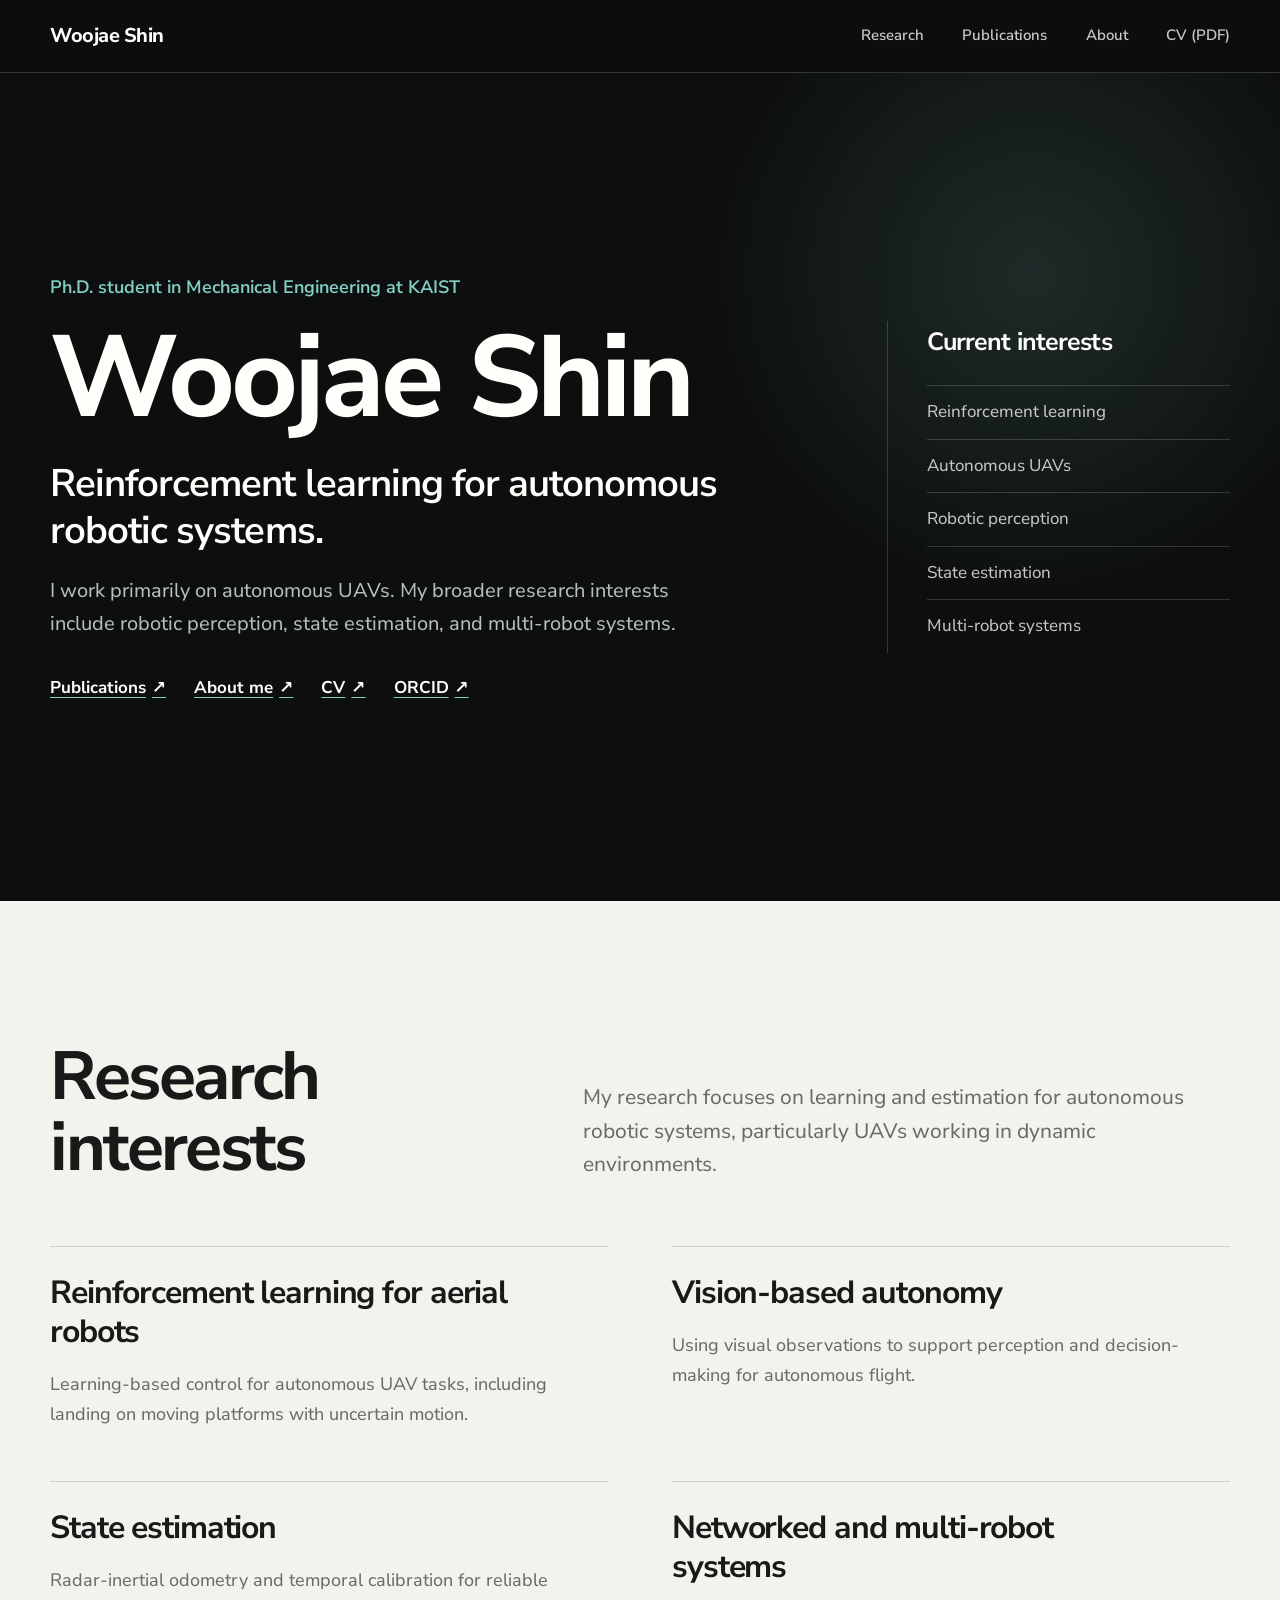
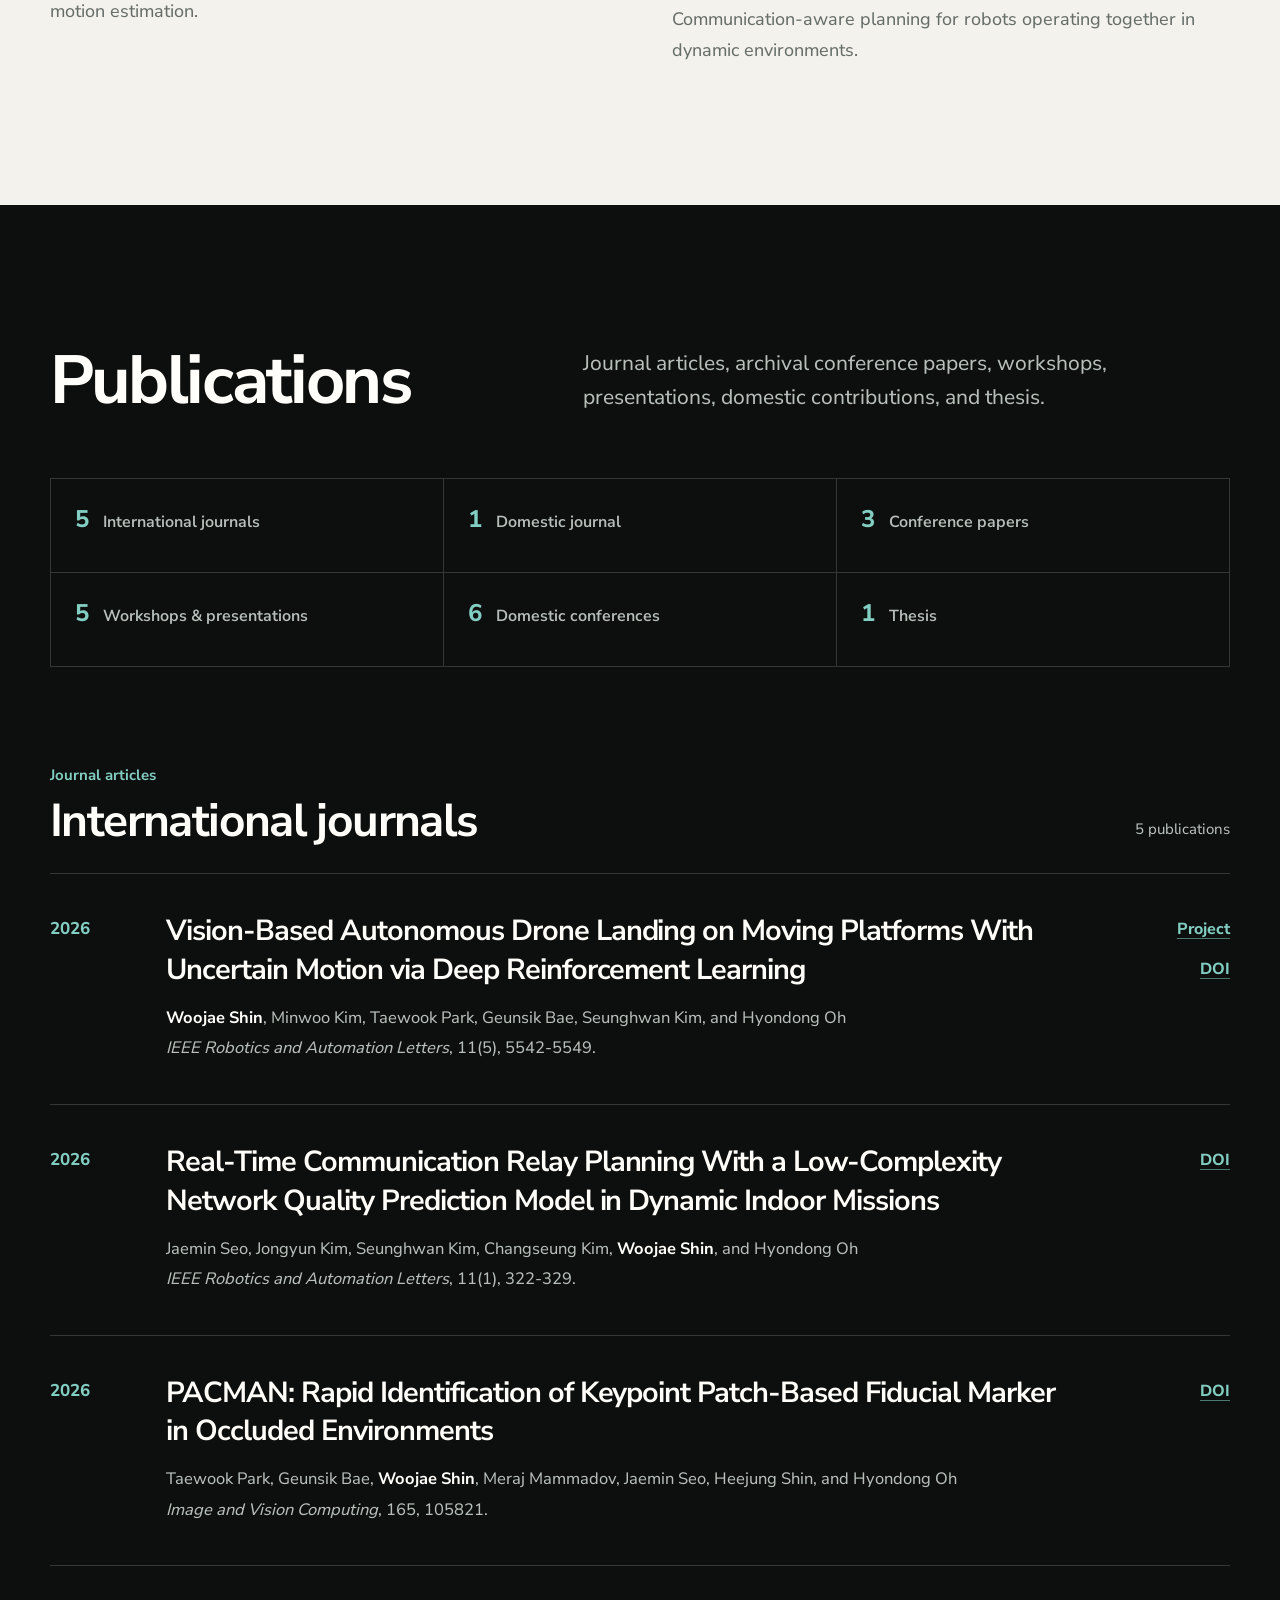
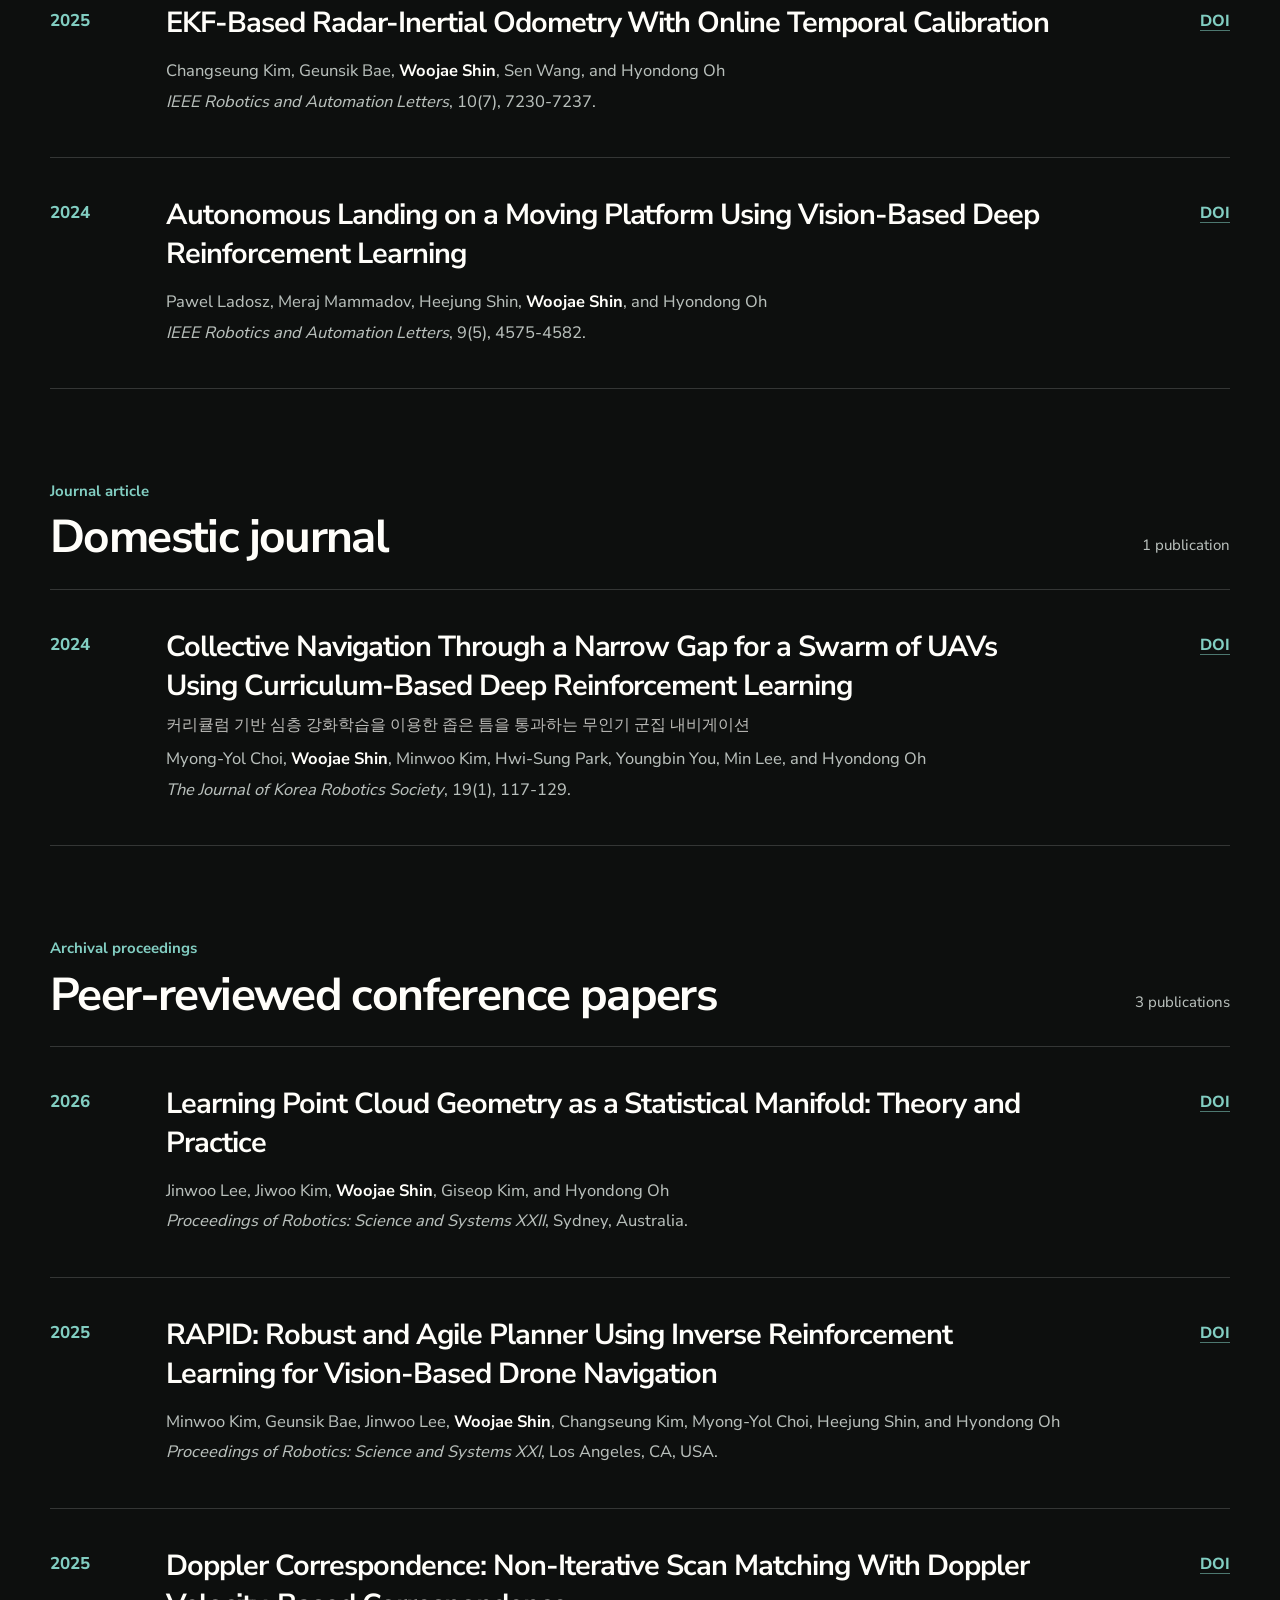
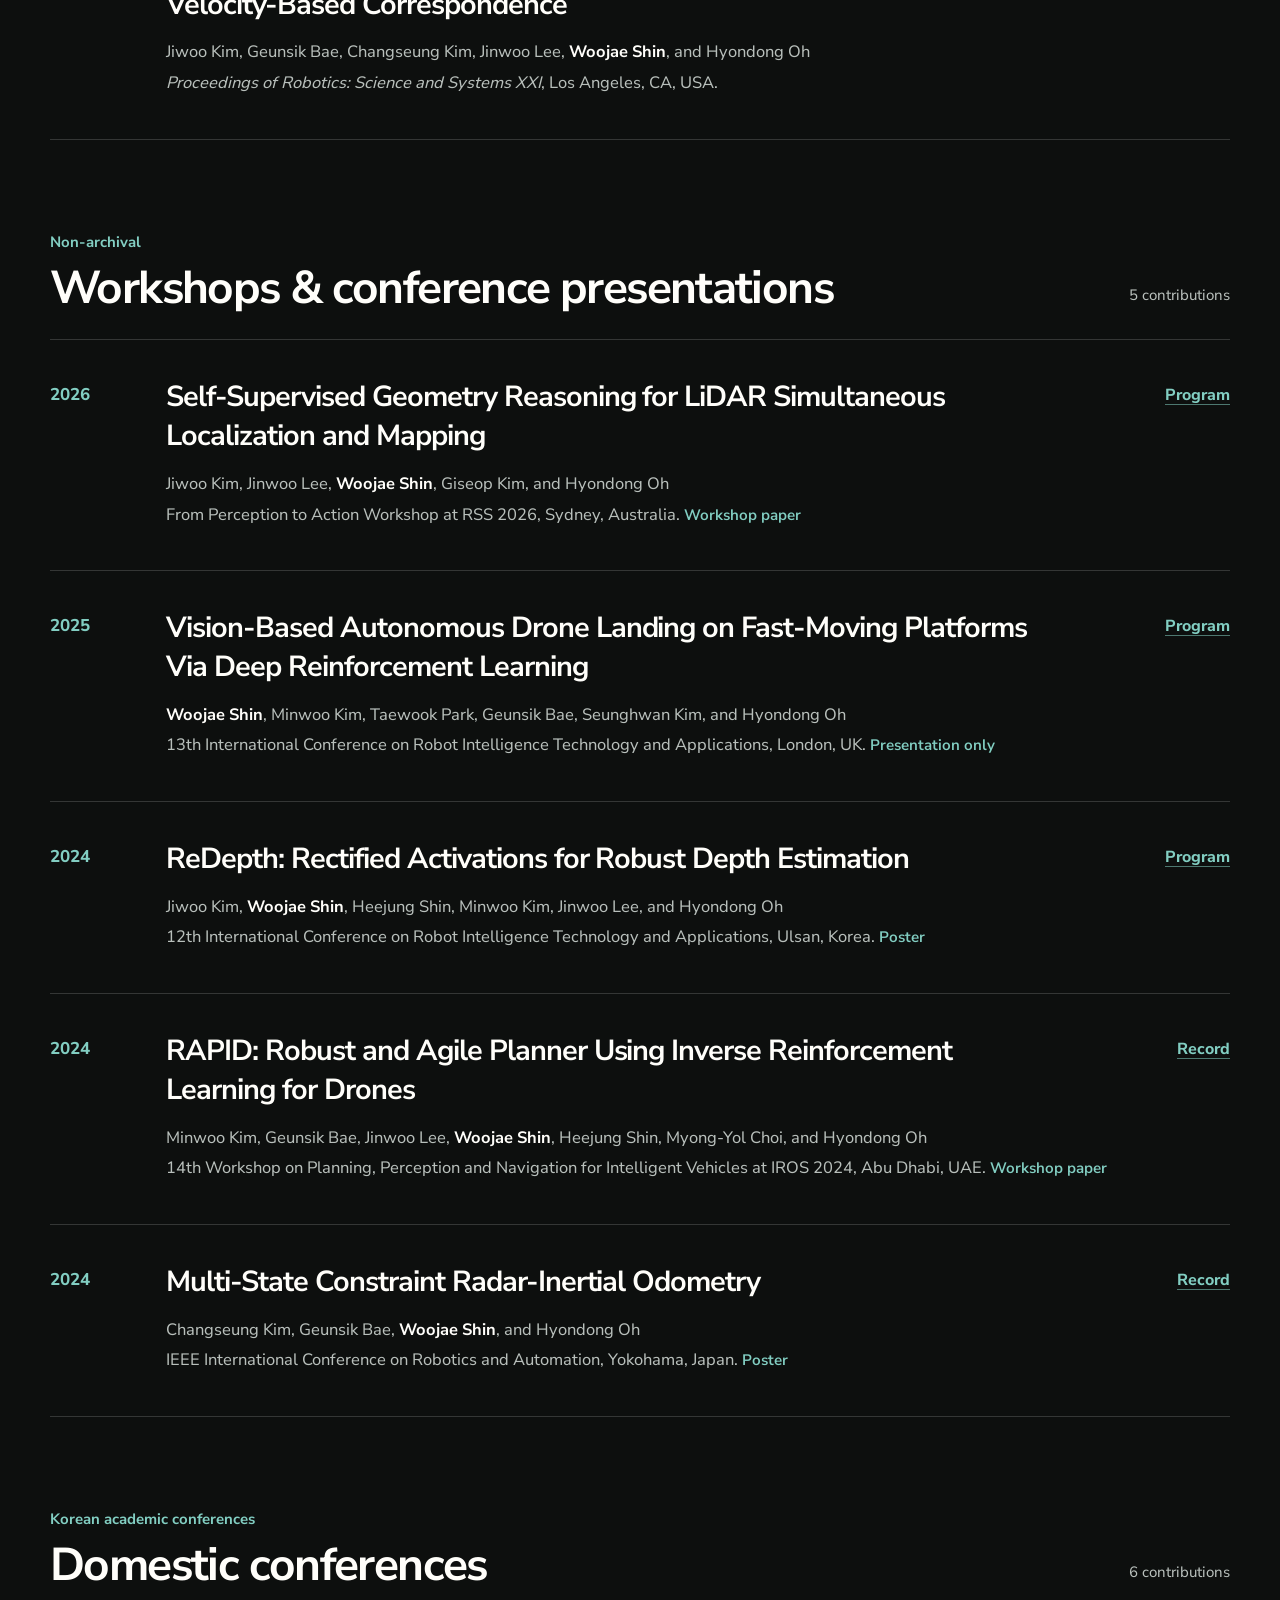
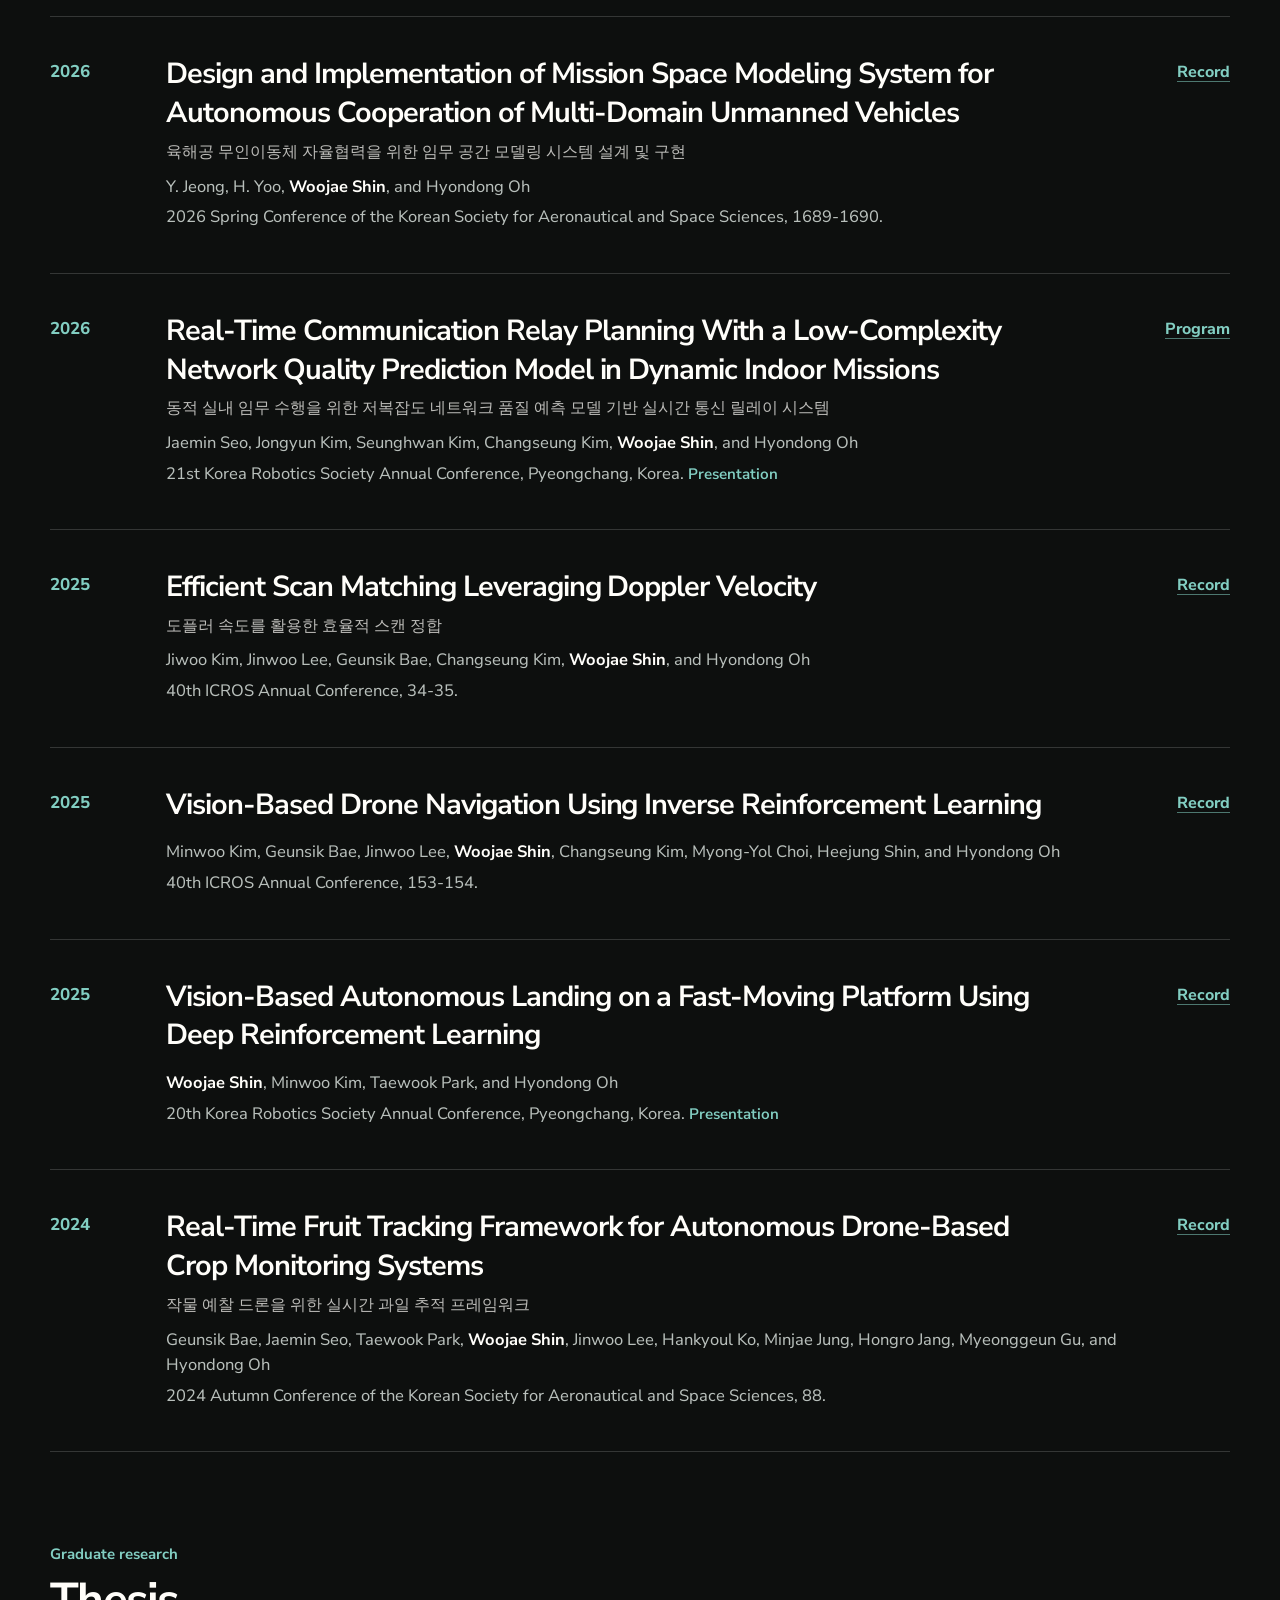
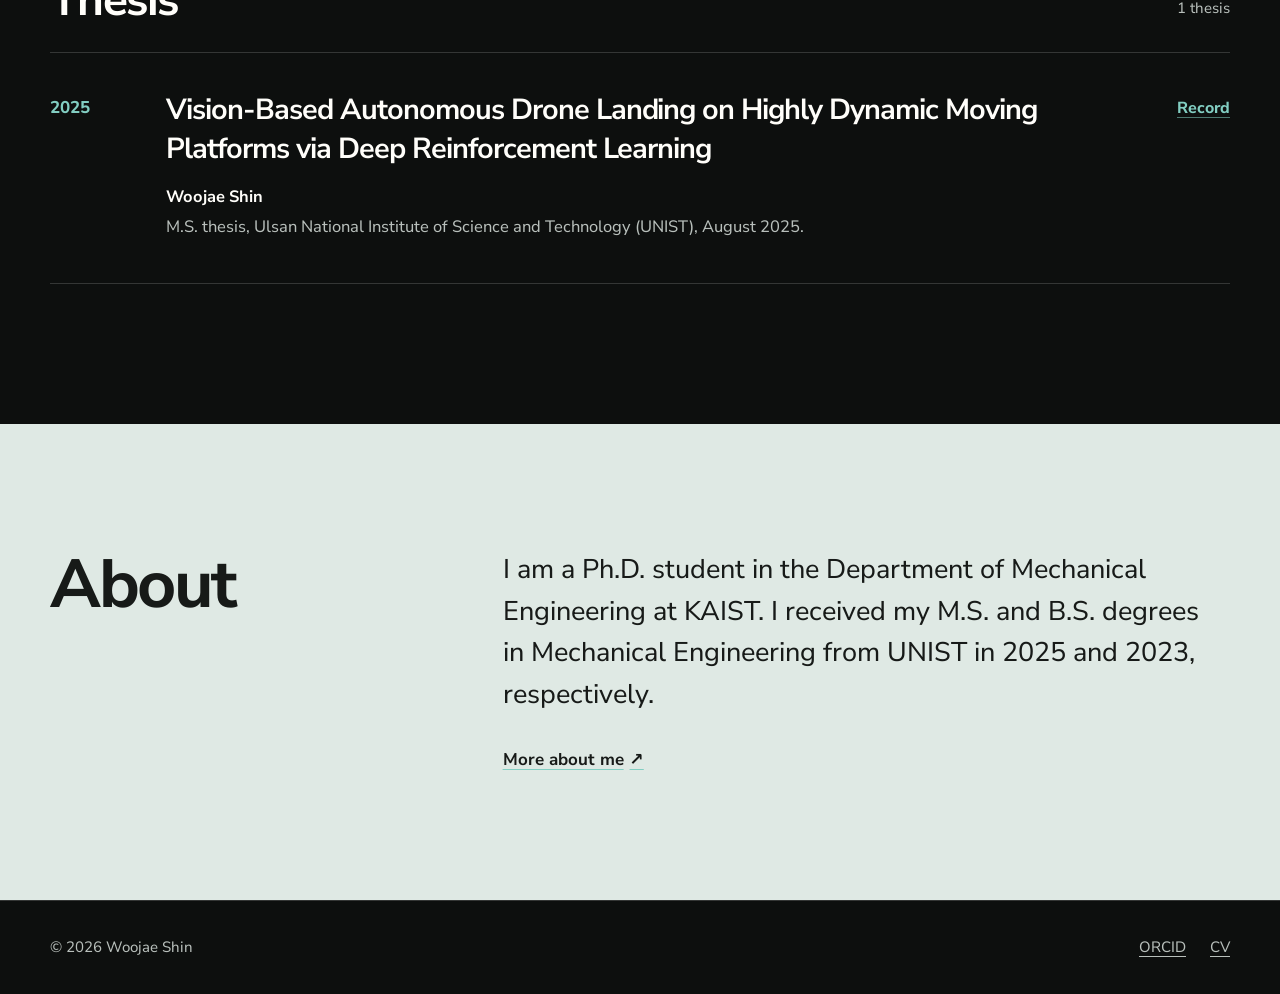
==== commit 6cdce3da: "Add complete academic record and project page" ====
--- a/index.html
+++ b/index.html
@@ -7,7 +7,7 @@
     <meta name="description" content="Woojae Shin is a Ph.D. student in Mechanical Engineering at KAIST. His research interests include reinforcement learning, autonomous UAVs, perception, state estimation, and multi-robot systems.">
     <link rel="canonical" href="https://sindream.github.io/">
     <link rel="icon" href="assets/img/favicon.svg" type="image/svg+xml">
-    <link rel="stylesheet" href="assets/css/styles.css">
+    <link rel="stylesheet" href="assets/css/styles.css?v=20261007-2">
     <script src="assets/js/site.js" defer></script>
 
     <meta property="og:type" content="website">
@@ -113,50 +113,301 @@
         <div class="site-shell">
           <div class="section-heading section-heading-dark" data-reveal>
             <h2 id="publications-title">Publications</h2>
-            <p>All peer-reviewed publications, listed in reverse chronological order.</p>
+            <p>Journal articles, archival conference papers, workshops, presentations, domestic contributions, and thesis.</p>
           </div>
 
-          <div class="publication-list">
-            <article class="publication-item" data-reveal>
-              <p class="publication-year">2026</p>
-              <div class="publication-copy">
-                <h3><a href="https://doi.org/10.1109/LRA.2026.3674011" target="_blank" rel="noopener noreferrer">Vision-Based Autonomous Drone Landing on Moving Platforms With Uncertain Motion via Deep Reinforcement Learning</a></h3>
-                <p class="authors"><strong>Woojae Shin</strong>, Minwoo Kim, Taewook Park, Geunsik Bae, Seunghwan Kim, and Hyondong Oh</p>
-                <p class="venue"><em>IEEE Robotics and Automation Letters</em>, 11(5), 5542-5549.</p>
-              </div>
-              <a class="doi-link" href="https://doi.org/10.1109/LRA.2026.3674011" target="_blank" rel="noopener noreferrer" aria-label="Open DOI for Vision-Based Autonomous Drone Landing">DOI</a>
-            </article>
-
-            <article class="publication-item" data-reveal>
-              <p class="publication-year">2026</p>
-              <div class="publication-copy">
-                <h3><a href="https://doi.org/10.1109/LRA.2025.3632056" target="_blank" rel="noopener noreferrer">Real-Time Communication Relay Planning With a Low-Complexity Network Quality Prediction Model in Dynamic Indoor Missions</a></h3>
-                <p class="authors">Jaemin Seo, Jongyun Kim, Seunghwan Kim, Changseung Kim, <strong>Woojae Shin</strong>, and Hyondong Oh</p>
-                <p class="venue"><em>IEEE Robotics and Automation Letters</em>, 11(1), 322-329.</p>
-              </div>
-              <a class="doi-link" href="https://doi.org/10.1109/LRA.2025.3632056" target="_blank" rel="noopener noreferrer" aria-label="Open DOI for Real-Time Communication Relay Planning">DOI</a>
-            </article>
-
-            <article class="publication-item" data-reveal>
-              <p class="publication-year">2025</p>
-              <div class="publication-copy">
-                <h3><a href="https://doi.org/10.1109/LRA.2025.3575320" target="_blank" rel="noopener noreferrer">EKF-Based Radar-Inertial Odometry With Online Temporal Calibration</a></h3>
-                <p class="authors">Changseung Kim, Geunsik Bae, <strong>Woojae Shin</strong>, Sen Wang, and Hyondong Oh</p>
-                <p class="venue"><em>IEEE Robotics and Automation Letters</em>, 10(7), 7230-7237.</p>
-              </div>
-              <a class="doi-link" href="https://doi.org/10.1109/LRA.2025.3575320" target="_blank" rel="noopener noreferrer" aria-label="Open DOI for EKF-Based Radar-Inertial Odometry">DOI</a>
-            </article>
-
-            <article class="publication-item" data-reveal>
-              <p class="publication-year">2024</p>
-              <div class="publication-copy">
-                <h3><a href="https://doi.org/10.1109/LRA.2024.3379837" target="_blank" rel="noopener noreferrer">Autonomous Landing on a Moving Platform Using Vision-Based Deep Reinforcement Learning</a></h3>
-                <p class="authors">Pawel Ladosz, Meraj Mammadov, Heejung Shin, <strong>Woojae Shin</strong>, and Hyondong Oh</p>
-                <p class="venue"><em>IEEE Robotics and Automation Letters</em>, 9(5), 4575-4582.</p>
-              </div>
-              <a class="doi-link" href="https://doi.org/10.1109/LRA.2024.3379837" target="_blank" rel="noopener noreferrer" aria-label="Open DOI for Autonomous Landing on a Moving Platform">DOI</a>
-            </article>
-          </div>
+          <nav class="publication-index" aria-label="Publication categories" data-reveal>
+            <a href="#international-journals"><span>5</span>International journals</a>
+            <a href="#domestic-journal"><span>1</span>Domestic journal</a>
+            <a href="#conference-papers"><span>3</span>Conference papers</a>
+            <a href="#presentations"><span>5</span>Workshops &amp; presentations</a>
+            <a href="#domestic-conferences"><span>6</span>Domestic conferences</a>
+            <a href="#thesis"><span>1</span>Thesis</a>
+          </nav>
+
+          <section class="publication-group" id="international-journals" aria-labelledby="international-journals-title">
+            <div class="publication-group-heading" data-reveal>
+              <div>
+                <p class="publication-kicker">Journal articles</p>
+                <h3 id="international-journals-title">International journals</h3>
+              </div>
+              <p>5 publications</p>
+            </div>
+            <div class="publication-list">
+              <article class="publication-item" data-reveal>
+                <p class="publication-year">2026</p>
+                <div class="publication-copy">
+                  <h4><a href="projects/vision-based-autonomous-drone-landing/">Vision-Based Autonomous Drone Landing on Moving Platforms With Uncertain Motion via Deep Reinforcement Learning</a></h4>
+                  <p class="authors"><strong>Woojae Shin</strong>, Minwoo Kim, Taewook Park, Geunsik Bae, Seunghwan Kim, and Hyondong Oh</p>
+                  <p class="venue"><em>IEEE Robotics and Automation Letters</em>, 11(5), 5542-5549.</p>
+                </div>
+                <div class="publication-actions" aria-label="Links for Vision-Based Autonomous Drone Landing">
+                  <a class="publication-link" href="projects/vision-based-autonomous-drone-landing/">Project</a>
+                  <a class="publication-link" href="https://doi.org/10.1109/LRA.2026.3674011" target="_blank" rel="noopener noreferrer">DOI</a>
+                </div>
+              </article>
+
+              <article class="publication-item" data-reveal>
+                <p class="publication-year">2026</p>
+                <div class="publication-copy">
+                  <h4><a href="https://doi.org/10.1109/LRA.2025.3632056" target="_blank" rel="noopener noreferrer">Real-Time Communication Relay Planning With a Low-Complexity Network Quality Prediction Model in Dynamic Indoor Missions</a></h4>
+                  <p class="authors">Jaemin Seo, Jongyun Kim, Seunghwan Kim, Changseung Kim, <strong>Woojae Shin</strong>, and Hyondong Oh</p>
+                  <p class="venue"><em>IEEE Robotics and Automation Letters</em>, 11(1), 322-329.</p>
+                </div>
+                <a class="publication-link" href="https://doi.org/10.1109/LRA.2025.3632056" target="_blank" rel="noopener noreferrer" aria-label="Open DOI for Real-Time Communication Relay Planning">DOI</a>
+              </article>
+
+              <article class="publication-item" data-reveal>
+                <p class="publication-year">2026</p>
+                <div class="publication-copy">
+                  <h4><a href="https://doi.org/10.1016/j.imavis.2025.105821" target="_blank" rel="noopener noreferrer">PACMAN: Rapid Identification of Keypoint Patch-Based Fiducial Marker in Occluded Environments</a></h4>
+                  <p class="authors">Taewook Park, Geunsik Bae, <strong>Woojae Shin</strong>, Meraj Mammadov, Jaemin Seo, Heejung Shin, and Hyondong Oh</p>
+                  <p class="venue"><em>Image and Vision Computing</em>, 165, 105821.</p>
+                </div>
+                <a class="publication-link" href="https://doi.org/10.1016/j.imavis.2025.105821" target="_blank" rel="noopener noreferrer" aria-label="Open DOI for PACMAN">DOI</a>
+              </article>
+
+              <article class="publication-item" data-reveal>
+                <p class="publication-year">2025</p>
+                <div class="publication-copy">
+                  <h4><a href="https://doi.org/10.1109/LRA.2025.3575320" target="_blank" rel="noopener noreferrer">EKF-Based Radar-Inertial Odometry With Online Temporal Calibration</a></h4>
+                  <p class="authors">Changseung Kim, Geunsik Bae, <strong>Woojae Shin</strong>, Sen Wang, and Hyondong Oh</p>
+                  <p class="venue"><em>IEEE Robotics and Automation Letters</em>, 10(7), 7230-7237.</p>
+                </div>
+                <a class="publication-link" href="https://doi.org/10.1109/LRA.2025.3575320" target="_blank" rel="noopener noreferrer" aria-label="Open DOI for EKF-Based Radar-Inertial Odometry">DOI</a>
+              </article>
+
+              <article class="publication-item" data-reveal>
+                <p class="publication-year">2024</p>
+                <div class="publication-copy">
+                  <h4><a href="https://doi.org/10.1109/LRA.2024.3379837" target="_blank" rel="noopener noreferrer">Autonomous Landing on a Moving Platform Using Vision-Based Deep Reinforcement Learning</a></h4>
+                  <p class="authors">Pawel Ladosz, Meraj Mammadov, Heejung Shin, <strong>Woojae Shin</strong>, and Hyondong Oh</p>
+                  <p class="venue"><em>IEEE Robotics and Automation Letters</em>, 9(5), 4575-4582.</p>
+                </div>
+                <a class="publication-link" href="https://doi.org/10.1109/LRA.2024.3379837" target="_blank" rel="noopener noreferrer" aria-label="Open DOI for Autonomous Landing on a Moving Platform">DOI</a>
+              </article>
+            </div>
+          </section>
+
+          <section class="publication-group" id="domestic-journal" aria-labelledby="domestic-journal-title">
+            <div class="publication-group-heading" data-reveal>
+              <div>
+                <p class="publication-kicker">Journal article</p>
+                <h3 id="domestic-journal-title">Domestic journal</h3>
+              </div>
+              <p>1 publication</p>
+            </div>
+            <div class="publication-list">
+              <article class="publication-item" data-reveal>
+                <p class="publication-year">2024</p>
+                <div class="publication-copy">
+                  <h4><a href="https://doi.org/10.7746/jkros.2024.19.1.117" target="_blank" rel="noopener noreferrer">Collective Navigation Through a Narrow Gap for a Swarm of UAVs Using Curriculum-Based Deep Reinforcement Learning</a></h4>
+                  <p class="publication-local-title" lang="ko">커리큘럼 기반 심층 강화학습을 이용한 좁은 틈을 통과하는 무인기 군집 내비게이션</p>
+                  <p class="authors">Myong-Yol Choi, <strong>Woojae Shin</strong>, Minwoo Kim, Hwi-Sung Park, Youngbin You, Min Lee, and Hyondong Oh</p>
+                  <p class="venue"><em>The Journal of Korea Robotics Society</em>, 19(1), 117-129.</p>
+                </div>
+                <a class="publication-link" href="https://doi.org/10.7746/jkros.2024.19.1.117" target="_blank" rel="noopener noreferrer" aria-label="Open DOI for Collective Navigation Through a Narrow Gap">DOI</a>
+              </article>
+            </div>
+          </section>
+
+          <section class="publication-group" id="conference-papers" aria-labelledby="conference-papers-title">
+            <div class="publication-group-heading" data-reveal>
+              <div>
+                <p class="publication-kicker">Archival proceedings</p>
+                <h3 id="conference-papers-title">Peer-reviewed conference papers</h3>
+              </div>
+              <p>3 publications</p>
+            </div>
+            <div class="publication-list">
+              <article class="publication-item" data-reveal>
+                <p class="publication-year">2026</p>
+                <div class="publication-copy">
+                  <h4><a href="https://doi.org/10.15607/RSS.2026.XXII.138" target="_blank" rel="noopener noreferrer">Learning Point Cloud Geometry as a Statistical Manifold: Theory and Practice</a></h4>
+                  <p class="authors">Jinwoo Lee, Jiwoo Kim, <strong>Woojae Shin</strong>, Giseop Kim, and Hyondong Oh</p>
+                  <p class="venue"><em>Proceedings of Robotics: Science and Systems XXII</em>, Sydney, Australia.</p>
+                </div>
+                <a class="publication-link" href="https://doi.org/10.15607/RSS.2026.XXII.138" target="_blank" rel="noopener noreferrer" aria-label="Open DOI for Learning Point Cloud Geometry">DOI</a>
+              </article>
+
+              <article class="publication-item" data-reveal>
+                <p class="publication-year">2025</p>
+                <div class="publication-copy">
+                  <h4><a href="https://doi.org/10.15607/RSS.2025.XXI.142" target="_blank" rel="noopener noreferrer">RAPID: Robust and Agile Planner Using Inverse Reinforcement Learning for Vision-Based Drone Navigation</a></h4>
+                  <p class="authors">Minwoo Kim, Geunsik Bae, Jinwoo Lee, <strong>Woojae Shin</strong>, Changseung Kim, Myong-Yol Choi, Heejung Shin, and Hyondong Oh</p>
+                  <p class="venue"><em>Proceedings of Robotics: Science and Systems XXI</em>, Los Angeles, CA, USA.</p>
+                </div>
+                <a class="publication-link" href="https://doi.org/10.15607/RSS.2025.XXI.142" target="_blank" rel="noopener noreferrer" aria-label="Open DOI for RAPID">DOI</a>
+              </article>
+
+              <article class="publication-item" data-reveal>
+                <p class="publication-year">2025</p>
+                <div class="publication-copy">
+                  <h4><a href="https://doi.org/10.15607/RSS.2025.XXI.005" target="_blank" rel="noopener noreferrer">Doppler Correspondence: Non-Iterative Scan Matching With Doppler Velocity-Based Correspondence</a></h4>
+                  <p class="authors">Jiwoo Kim, Geunsik Bae, Changseung Kim, Jinwoo Lee, <strong>Woojae Shin</strong>, and Hyondong Oh</p>
+                  <p class="venue"><em>Proceedings of Robotics: Science and Systems XXI</em>, Los Angeles, CA, USA.</p>
+                </div>
+                <a class="publication-link" href="https://doi.org/10.15607/RSS.2025.XXI.005" target="_blank" rel="noopener noreferrer" aria-label="Open DOI for Doppler Correspondence">DOI</a>
+              </article>
+            </div>
+          </section>
+
+          <section class="publication-group" id="presentations" aria-labelledby="presentations-title">
+            <div class="publication-group-heading" data-reveal>
+              <div>
+                <p class="publication-kicker">Non-archival</p>
+                <h3 id="presentations-title">Workshops &amp; conference presentations</h3>
+              </div>
+              <p>5 contributions</p>
+            </div>
+            <div class="publication-list">
+              <article class="publication-item" data-reveal>
+                <p class="publication-year">2026</p>
+                <div class="publication-copy">
+                  <h4><a href="https://rcba-workshop.github.io/rss2026/accepted-papers.html" target="_blank" rel="noopener noreferrer">Self-Supervised Geometry Reasoning for LiDAR Simultaneous Localization and Mapping</a></h4>
+                  <p class="authors">Jiwoo Kim, Jinwoo Lee, <strong>Woojae Shin</strong>, Giseop Kim, and Hyondong Oh</p>
+                  <p class="venue">From Perception to Action Workshop at RSS 2026, Sydney, Australia. <span class="publication-note">Workshop paper</span></p>
+                </div>
+                <a class="publication-link" href="https://rcba-workshop.github.io/rss2026/accepted-papers.html" target="_blank" rel="noopener noreferrer" aria-label="Open RSS 2026 workshop program">Program</a>
+              </article>
+
+              <article class="publication-item" data-reveal>
+                <p class="publication-year">2025</p>
+                <div class="publication-copy">
+                  <h4><a href="https://ras.papercept.net/conferences/conferences/RITA25/program/RITA25_ContentListWeb_1.html" target="_blank" rel="noopener noreferrer">Vision-Based Autonomous Drone Landing on Fast-Moving Platforms Via Deep Reinforcement Learning</a></h4>
+                  <p class="authors"><strong>Woojae Shin</strong>, Minwoo Kim, Taewook Park, Geunsik Bae, Seunghwan Kim, and Hyondong Oh</p>
+                  <p class="venue">13th International Conference on Robot Intelligence Technology and Applications, London, UK. <span class="publication-note">Presentation only</span></p>
+                </div>
+                <a class="publication-link" href="https://ras.papercept.net/conferences/conferences/RITA25/program/RITA25_ContentListWeb_1.html" target="_blank" rel="noopener noreferrer" aria-label="Open RiTA 2025 program">Program</a>
+              </article>
+
+              <article class="publication-item" data-reveal>
+                <p class="publication-year">2024</p>
+                <div class="publication-copy">
+                  <h4><a href="https://urobot.kaist.ac.kr/rita/2024/technical-program-details/" target="_blank" rel="noopener noreferrer">ReDepth: Rectified Activations for Robust Depth Estimation</a></h4>
+                  <p class="authors">Jiwoo Kim, <strong>Woojae Shin</strong>, Heejung Shin, Minwoo Kim, Jinwoo Lee, and Hyondong Oh</p>
+                  <p class="venue">12th International Conference on Robot Intelligence Technology and Applications, Ulsan, Korea. <span class="publication-note">Poster</span></p>
+                </div>
+                <a class="publication-link" href="https://urobot.kaist.ac.kr/rita/2024/technical-program-details/" target="_blank" rel="noopener noreferrer" aria-label="Open RiTA 2024 program">Program</a>
+              </article>
+
+              <article class="publication-item" data-reveal>
+                <p class="publication-year">2024</p>
+                <div class="publication-copy">
+                  <h4><a href="https://fair.kaist.ac.kr/international-conferences/" target="_blank" rel="noopener noreferrer">RAPID: Robust and Agile Planner Using Inverse Reinforcement Learning for Drones</a></h4>
+                  <p class="authors">Minwoo Kim, Geunsik Bae, Jinwoo Lee, <strong>Woojae Shin</strong>, Heejung Shin, Myong-Yol Choi, and Hyondong Oh</p>
+                  <p class="venue">14th Workshop on Planning, Perception and Navigation for Intelligent Vehicles at IROS 2024, Abu Dhabi, UAE. <span class="publication-note">Workshop paper</span></p>
+                </div>
+                <a class="publication-link" href="https://fair.kaist.ac.kr/international-conferences/" target="_blank" rel="noopener noreferrer" aria-label="Open FAIR international conference record">Record</a>
+              </article>
+
+              <article class="publication-item" data-reveal>
+                <p class="publication-year">2024</p>
+                <div class="publication-copy">
+                  <h4><a href="https://scholarworks.unist.ac.kr/handle/201301/85489" target="_blank" rel="noopener noreferrer">Multi-State Constraint Radar-Inertial Odometry</a></h4>
+                  <p class="authors">Changseung Kim, Geunsik Bae, <strong>Woojae Shin</strong>, and Hyondong Oh</p>
+                  <p class="venue">IEEE International Conference on Robotics and Automation, Yokohama, Japan. <span class="publication-note">Poster</span></p>
+                </div>
+                <a class="publication-link" href="https://scholarworks.unist.ac.kr/handle/201301/85489" target="_blank" rel="noopener noreferrer" aria-label="Open Multi-State Constraint Radar-Inertial Odometry record">Record</a>
+              </article>
+            </div>
+          </section>
+
+          <section class="publication-group" id="domestic-conferences" aria-labelledby="domestic-conferences-title">
+            <div class="publication-group-heading" data-reveal>
+              <div>
+                <p class="publication-kicker">Korean academic conferences</p>
+                <h3 id="domestic-conferences-title">Domestic conferences</h3>
+              </div>
+              <p>6 contributions</p>
+            </div>
+            <div class="publication-list">
+              <article class="publication-item" data-reveal>
+                <p class="publication-year">2026</p>
+                <div class="publication-copy">
+                  <h4><a href="https://www.dbpia.co.kr/journal/articleDetail?nodeId=NODE12758307" target="_blank" rel="noopener noreferrer">Design and Implementation of Mission Space Modeling System for Autonomous Cooperation of Multi-Domain Unmanned Vehicles</a></h4>
+                  <p class="publication-local-title" lang="ko">육해공 무인이동체 자율협력을 위한 임무 공간 모델링 시스템 설계 및 구현</p>
+                  <p class="authors">Y. Jeong, H. Yoo, <strong>Woojae Shin</strong>, and Hyondong Oh</p>
+                  <p class="venue">2026 Spring Conference of the Korean Society for Aeronautical and Space Sciences, 1689-1690.</p>
+                </div>
+                <a class="publication-link" href="https://www.dbpia.co.kr/journal/articleDetail?nodeId=NODE12758307" target="_blank" rel="noopener noreferrer" aria-label="Open mission space modeling paper record">Record</a>
+              </article>
+
+              <article class="publication-item" data-reveal>
+                <p class="publication-year">2026</p>
+                <div class="publication-copy">
+                  <h4><a href="https://kros.org/Conference/ConferenceView.asp?AC=0&amp;CODE=CC20250902&amp;CpPage=298" target="_blank" rel="noopener noreferrer">Real-Time Communication Relay Planning With a Low-Complexity Network Quality Prediction Model in Dynamic Indoor Missions</a></h4>
+                  <p class="publication-local-title" lang="ko">동적 실내 임무 수행을 위한 저복잡도 네트워크 품질 예측 모델 기반 실시간 통신 릴레이 시스템</p>
+                  <p class="authors">Jaemin Seo, Jongyun Kim, Seunghwan Kim, Changseung Kim, <strong>Woojae Shin</strong>, and Hyondong Oh</p>
+                  <p class="venue">21st Korea Robotics Society Annual Conference, Pyeongchang, Korea. <span class="publication-note">Presentation</span></p>
+                </div>
+                <a class="publication-link" href="https://kros.org/Conference/ConferenceView.asp?AC=0&amp;CODE=CC20250902&amp;CpPage=298" target="_blank" rel="noopener noreferrer" aria-label="Open KRoC 2026 program">Program</a>
+              </article>
+
+              <article class="publication-item" data-reveal>
+                <p class="publication-year">2025</p>
+                <div class="publication-copy">
+                  <h4><a href="https://www.dbpia.co.kr/journal/articleDetail?nodeId=NODE12313184" target="_blank" rel="noopener noreferrer">Efficient Scan Matching Leveraging Doppler Velocity</a></h4>
+                  <p class="publication-local-title" lang="ko">도플러 속도를 활용한 효율적 스캔 정합</p>
+                  <p class="authors">Jiwoo Kim, Jinwoo Lee, Geunsik Bae, Changseung Kim, <strong>Woojae Shin</strong>, and Hyondong Oh</p>
+                  <p class="venue">40th ICROS Annual Conference, 34-35.</p>
+                </div>
+                <a class="publication-link" href="https://www.dbpia.co.kr/journal/articleDetail?nodeId=NODE12313184" target="_blank" rel="noopener noreferrer" aria-label="Open efficient scan matching paper record">Record</a>
+              </article>
+
+              <article class="publication-item" data-reveal>
+                <p class="publication-year">2025</p>
+                <div class="publication-copy">
+                  <h4><a href="https://www.dbpia.co.kr/journal/articleDetail?nodeId=NODE12313231" target="_blank" rel="noopener noreferrer">Vision-Based Drone Navigation Using Inverse Reinforcement Learning</a></h4>
+                  <p class="authors">Minwoo Kim, Geunsik Bae, Jinwoo Lee, <strong>Woojae Shin</strong>, Changseung Kim, Myong-Yol Choi, Heejung Shin, and Hyondong Oh</p>
+                  <p class="venue">40th ICROS Annual Conference, 153-154.</p>
+                </div>
+                <a class="publication-link" href="https://www.dbpia.co.kr/journal/articleDetail?nodeId=NODE12313231" target="_blank" rel="noopener noreferrer" aria-label="Open vision-based drone navigation paper record">Record</a>
+              </article>
+
+              <article class="publication-item" data-reveal>
+                <p class="publication-year">2025</p>
+                <div class="publication-copy">
+                  <h4><a href="https://fair.kaist.ac.kr/domestic-conferences/" target="_blank" rel="noopener noreferrer">Vision-Based Autonomous Landing on a Fast-Moving Platform Using Deep Reinforcement Learning</a></h4>
+                  <p class="authors"><strong>Woojae Shin</strong>, Minwoo Kim, Taewook Park, and Hyondong Oh</p>
+                  <p class="venue">20th Korea Robotics Society Annual Conference, Pyeongchang, Korea. <span class="publication-note">Presentation</span></p>
+                </div>
+                <a class="publication-link" href="https://fair.kaist.ac.kr/domestic-conferences/" target="_blank" rel="noopener noreferrer" aria-label="Open FAIR domestic conference record">Record</a>
+              </article>
+
+              <article class="publication-item" data-reveal>
+                <p class="publication-year">2024</p>
+                <div class="publication-copy">
+                  <h4><a href="https://scholarworks.unist.ac.kr/handle/201301/85486" target="_blank" rel="noopener noreferrer">Real-Time Fruit Tracking Framework for Autonomous Drone-Based Crop Monitoring Systems</a></h4>
+                  <p class="publication-local-title" lang="ko">작물 예찰 드론을 위한 실시간 과일 추적 프레임워크</p>
+                  <p class="authors">Geunsik Bae, Jaemin Seo, Taewook Park, <strong>Woojae Shin</strong>, Jinwoo Lee, Hankyoul Ko, Minjae Jung, Hongro Jang, Myeonggeun Gu, and Hyondong Oh</p>
+                  <p class="venue">2024 Autumn Conference of the Korean Society for Aeronautical and Space Sciences, 88.</p>
+                </div>
+                <a class="publication-link" href="https://scholarworks.unist.ac.kr/handle/201301/85486" target="_blank" rel="noopener noreferrer" aria-label="Open fruit tracking paper record">Record</a>
+              </article>
+            </div>
+          </section>
+
+          <section class="publication-group" id="thesis" aria-labelledby="thesis-title">
+            <div class="publication-group-heading" data-reveal>
+              <div>
+                <p class="publication-kicker">Graduate research</p>
+                <h3 id="thesis-title">Thesis</h3>
+              </div>
+              <p>1 thesis</p>
+            </div>
+            <div class="publication-list">
+              <article class="publication-item" data-reveal>
+                <p class="publication-year">2025</p>
+                <div class="publication-copy">
+                  <h4><a href="https://fair.kaist.ac.kr/thesisdissertations/" target="_blank" rel="noopener noreferrer">Vision-Based Autonomous Drone Landing on Highly Dynamic Moving Platforms via Deep Reinforcement Learning</a></h4>
+                  <p class="authors"><strong>Woojae Shin</strong></p>
+                  <p class="venue">M.S. thesis, Ulsan National Institute of Science and Technology (UNIST), August 2025.</p>
+                </div>
+                <a class="publication-link" href="https://fair.kaist.ac.kr/thesisdissertations/" target="_blank" rel="noopener noreferrer" aria-label="Open FAIR thesis record">Record</a>
+              </article>
+            </div>
+          </section>
         </div>
       </section>
 
--- a/assets/css/styles.css
+++ b/assets/css/styles.css
@@ -67,6 +67,7 @@
 h1,
 h2,
 h3,
+h4,
 p,
 dl,
 dd,
@@ -77,7 +78,8 @@
 
 h1,
 h2,
-h3 {
+h3,
+h4 {
   letter-spacing: -0.035em;
 }
 
@@ -148,7 +150,8 @@
 }
 
 .hero,
-.profile-hero {
+.profile-hero,
+.project-hero {
   position: relative;
   overflow: hidden;
   background: var(--black);
@@ -333,6 +336,79 @@
   color: var(--muted-light);
 }
 
+.publication-index {
+  display: grid;
+  grid-template-columns: repeat(3, minmax(0, 1fr));
+  margin-bottom: 96px;
+  border-top: 1px solid var(--line-light);
+  border-left: 1px solid var(--line-light);
+}
+
+.publication-index a {
+  display: flex;
+  min-height: 94px;
+  align-items: baseline;
+  gap: 14px;
+  padding: 24px;
+  border-right: 1px solid var(--line-light);
+  border-bottom: 1px solid var(--line-light);
+  color: var(--muted-light);
+  font-size: 16px;
+  font-weight: 650;
+  line-height: 1.35;
+  text-decoration: none;
+  transition: color 160ms ease, background 160ms ease;
+}
+
+.publication-index a:hover {
+  background: rgba(255, 254, 250, 0.035);
+  color: var(--white);
+}
+
+.publication-index span {
+  color: var(--accent);
+  font-size: 24px;
+  font-weight: 750;
+}
+
+.publication-group {
+  scroll-margin-top: 94px;
+  margin-top: 90px;
+}
+
+.publication-group:first-of-type {
+  margin-top: 0;
+}
+
+.publication-group-heading {
+  display: flex;
+  align-items: end;
+  justify-content: space-between;
+  gap: 32px;
+  margin-bottom: 26px;
+}
+
+.publication-group-heading h3 {
+  margin-bottom: 0;
+  font-size: clamp(31px, 3.7vw, 46px);
+  font-weight: 700;
+  line-height: 1.12;
+}
+
+.publication-group-heading > p {
+  flex: none;
+  margin-bottom: 5px;
+  color: var(--muted-light);
+  font-size: 15px;
+}
+
+.publication-kicker {
+  margin-bottom: 7px;
+  color: var(--accent);
+  font-size: 15px;
+  font-weight: 700;
+}
+
 .publication-list {
   border-bottom: 1px solid var(--line-light);
 }
@@ -353,7 +429,7 @@
   font-weight: 750;
 }
 
-.publication-copy h3 {
+.publication-copy h4 {
   max-width: 900px;
   margin-bottom: 15px;
   font-size: clamp(22px, 2.35vw, 29px);
@@ -361,12 +437,12 @@
   line-height: 1.34;
 }
 
-.publication-copy h3 a {
+.publication-copy h4 a {
   text-decoration: none;
   transition: color 160ms ease;
 }
 
-.publication-copy h3 a:hover {
+.publication-copy h4 a:hover {
   color: var(--accent);
 }
 
@@ -382,13 +458,38 @@
   color: var(--white);
 }
 
-.doi-link {
+.publication-local-title {
+  margin: -7px 0 10px;
+  color: rgba(255, 254, 250, 0.72);
+  font-size: 15.5px;
+  line-height: 1.45;
+}
+
+.publication-note {
+  color: var(--accent);
+  font-size: 0.92em;
+  font-weight: 650;
+  white-space: nowrap;
+}
+
+.publication-actions {
+  display: flex;
+  align-items: flex-end;
+  flex-direction: column;
+  gap: 9px;
+}
+
+.publication-link {
   margin-top: 4px;
   color: var(--accent);
   font-size: 16px;
   font-weight: 750;
   text-decoration: underline;
   text-decoration-color: rgba(130, 206, 194, 0.55);
+}
+
+.publication-link:hover {
+  color: var(--white);
 }
 
 .about-section,
@@ -472,6 +573,166 @@
   margin-bottom: 0;
   color: var(--muted-light);
   font-size: 19px;
+}
+
+.project-hero-inner {
+  display: flex;
+  min-height: min(680px, calc(100svh - 72px));
+  flex-direction: column;
+  justify-content: center;
+  max-width: 1040px;
+  padding-block: clamp(100px, 13vw, 150px);
+}
+
+.project-eyebrow {
+  margin-bottom: 24px;
+  color: var(--accent);
+  font-size: 17px;
+  font-weight: 700;
+}
+
+.project-hero h1 {
+  max-width: 980px;
+  margin-bottom: 28px;
+  font-size: clamp(44px, 5.2vw, 68px);
+  font-weight: 740;
+  line-height: 1.03;
+}
+
+.project-venue {
+  margin-bottom: 15px;
+  color: var(--muted-light);
+  font-size: 17px;
+  font-weight: 650;
+}
+
+.project-summary {
+  max-width: 820px;
+  margin-bottom: 36px;
+  color: var(--white);
+  font-size: clamp(21px, 2.2vw, 28px);
+  line-height: 1.5;
+}
+
+.project-links {
+  display: flex;
+  flex-wrap: wrap;
+  gap: 14px 28px;
+}
+
+.project-links a {
+  color: var(--accent);
+  font-size: 16px;
+  font-weight: 700;
+}
+
+.project-links a:hover {
+  color: var(--white);
+}
+
+.project-content {
+  padding-block: clamp(90px, 11vw, 140px);
+  background: var(--paper);
+  color: var(--ink);
+}
+
+.project-layout {
+  display: grid;
+  grid-template-columns: minmax(250px, 0.72fr) minmax(0, 1.45fr);
+  gap: clamp(56px, 9vw, 130px);
+}
+
+.project-meta {
+  align-self: start;
+}
+
+.project-status {
+  margin-bottom: 34px;
+  padding: 18px 0;
+  border-top: 1px solid var(--line);
+  border-bottom: 1px solid var(--line);
+  color: var(--accent-dark);
+  font-size: 17px;
+  font-weight: 700;
+}
+
+.project-meta dl {
+  margin: 0;
+}
+
+.project-meta dl > div {
+  padding-block: 17px;
+  border-top: 1px solid var(--line);
+}
+
+.project-meta dl > div:last-child {
+  border-bottom: 1px solid var(--line);
+}
+
+.project-meta dt {
+  margin-bottom: 5px;
+  color: var(--muted);
+  font-size: 14px;
+  font-weight: 700;
+}
+
+.project-meta dd {
+  margin: 0;
+  font-size: 16px;
+  line-height: 1.55;
+}
+
+.project-meta a,
+.project-resources a {
+  color: var(--accent-dark);
+}
+
+.project-copy {
+  max-width: 760px;
+}
+
+.project-copy > h2,
+.project-resources h2 {
+  margin-bottom: 24px;
+  font-size: clamp(34px, 4vw, 50px);
+  font-weight: 720;
+  line-height: 1.1;
+}
+
+.project-copy > p {
+  margin-bottom: 22px;
+  color: #3f4743;
+  font-size: 20px;
+  line-height: 1.72;
+}
+
+.project-resources {
+  margin-top: 72px;
+}
+
+.project-resources ul {
+  margin: 0;
+  padding: 0;
+  border-bottom: 1px solid var(--line);
+  list-style: none;
+}
+
+.project-resources li {
+  display: grid;
+  grid-template-columns: 180px minmax(0, 1fr);
+  gap: 24px;
+  padding-block: 18px;
+  border-top: 1px solid var(--line);
+  font-size: 17px;
+}
+
+.project-resources li > span {
+  color: var(--muted);
+  font-weight: 650;
+}
+
+.project-resources li > p {
+  margin: 0;
 }
 
 .profile-two-column > h2 {
@@ -644,21 +905,41 @@
 
   .section-heading,
   .about-layout,
-  .profile-two-column {
+  .profile-two-column,
+  .project-layout {
     grid-template-columns: 1fr;
     gap: 34px;
   }
 
+  .publication-index {
+    grid-template-columns: repeat(2, minmax(0, 1fr));
+  }
+
   .publication-item {
     grid-template-columns: 72px minmax(0, 1fr);
   }
 
-  .doi-link {
+  .publication-item > .publication-link,
+  .publication-actions {
     grid-column: 2;
+    justify-self: start;
+  }
+
+  .publication-actions {
+    align-items: flex-start;
+    flex-direction: row;
   }
 
   .profile-hero-inner {
     min-height: 480px;
+  }
+
+  .project-hero-inner {
+    min-height: 650px;
+  }
+
+  .project-meta {
+    max-width: 620px;
   }
 }
 
@@ -759,12 +1040,38 @@
     padding-block: 32px;
   }
 
+  .publication-index {
+    grid-template-columns: 1fr;
+    margin-bottom: 72px;
+  }
+
+  .publication-index a {
+    min-height: auto;
+    padding: 18px 20px;
+  }
+
+  .publication-group {
+    margin-top: 72px;
+  }
+
+  .publication-group-heading {
+    align-items: flex-start;
+    flex-direction: column;
+    gap: 6px;
+    margin-bottom: 20px;
+  }
+
+  .publication-group-heading > p {
+    margin-bottom: 0;
+  }
+
   .publication-year,
-  .doi-link {
+  .publication-item > .publication-link,
+  .publication-actions {
     grid-column: 1;
   }
 
-  .publication-copy h3 {
+  .publication-copy h4 {
     font-size: 23px;
   }
 
@@ -794,6 +1101,25 @@
 
   .profile-affiliation {
     font-size: 17px;
+  }
+
+  .project-hero-inner {
+    min-height: auto;
+    padding-block: 78px;
+  }
+
+  .project-hero h1 {
+    font-size: clamp(38px, 10.5vw, 48px);
+  }
+
+  .project-summary,
+  .project-copy > p {
+    font-size: 18px;
+  }
+
+  .project-resources li {
+    grid-template-columns: 1fr;
+    gap: 5px;
   }
 
   .information-list div,
@@ -837,6 +1163,7 @@
   body,
   .hero,
   .profile-hero,
+  .project-hero,
   .publications-section,
   .education-section {
     background: white;
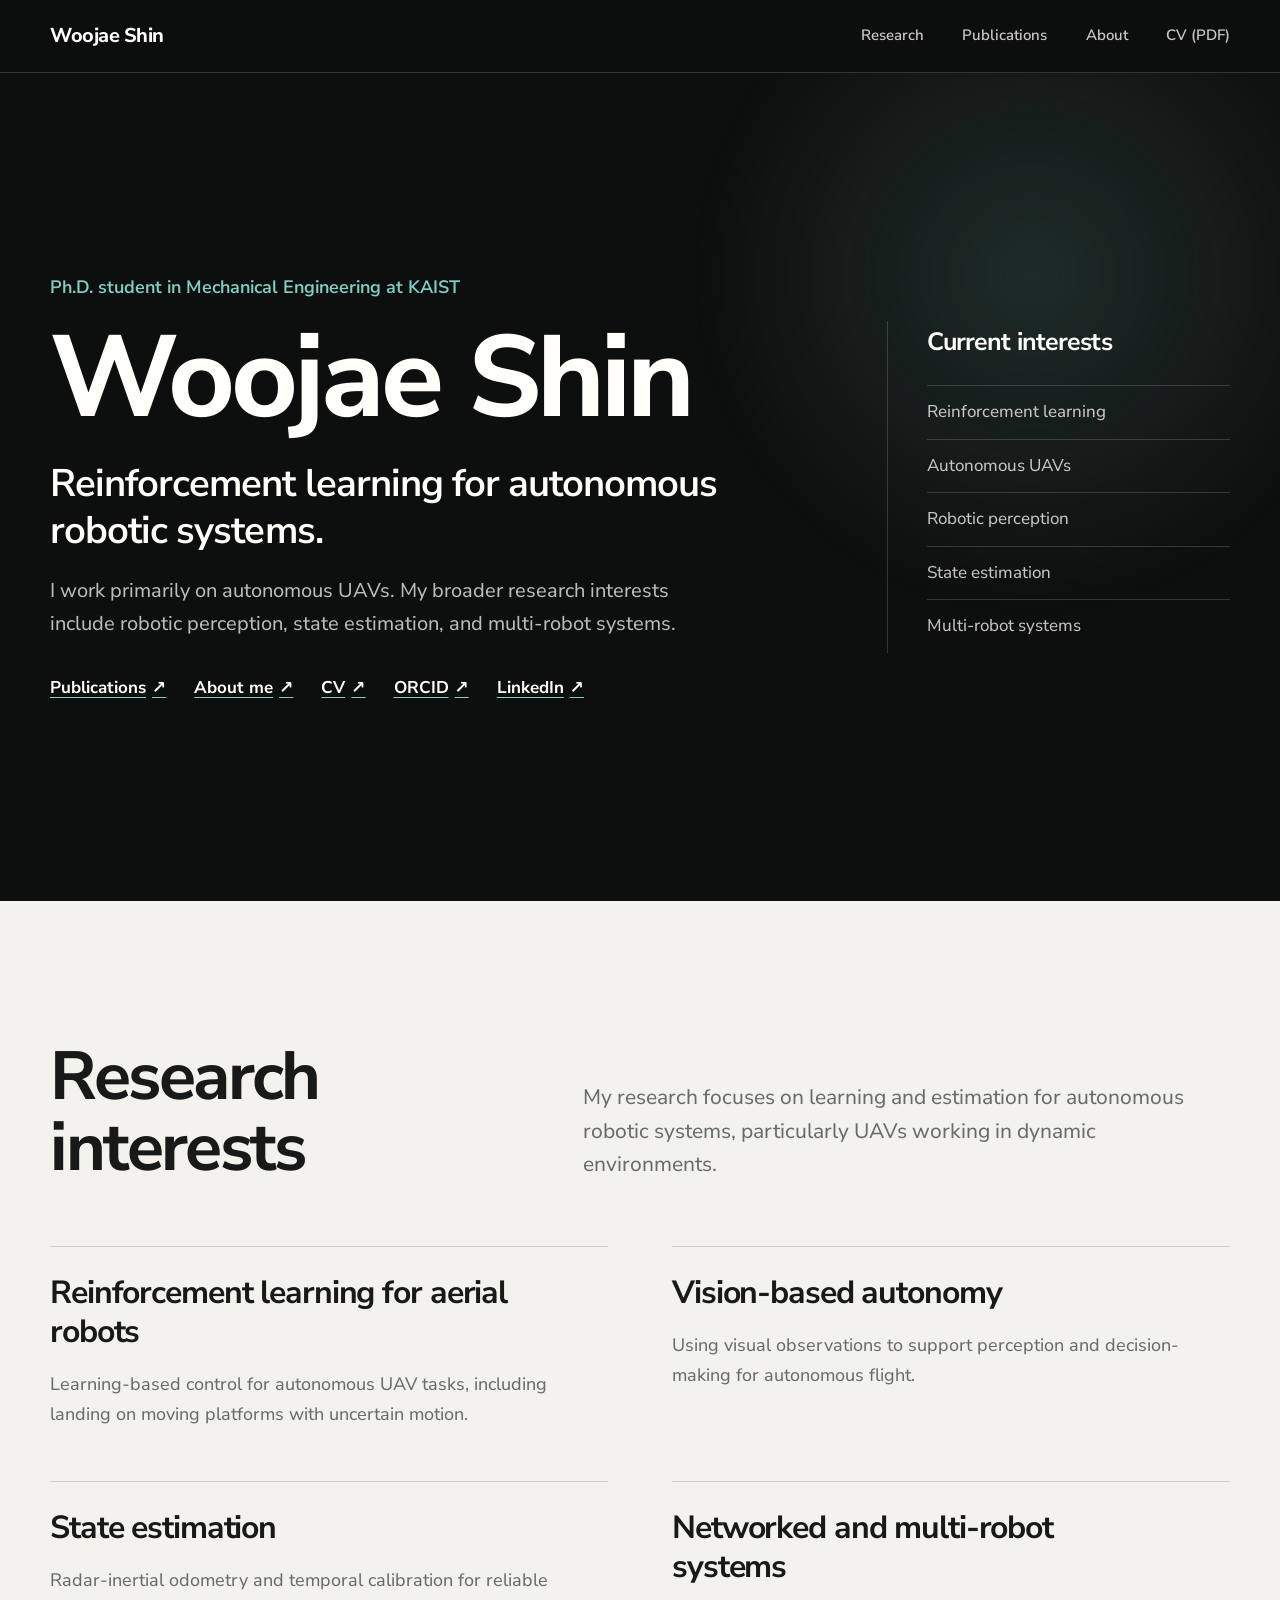
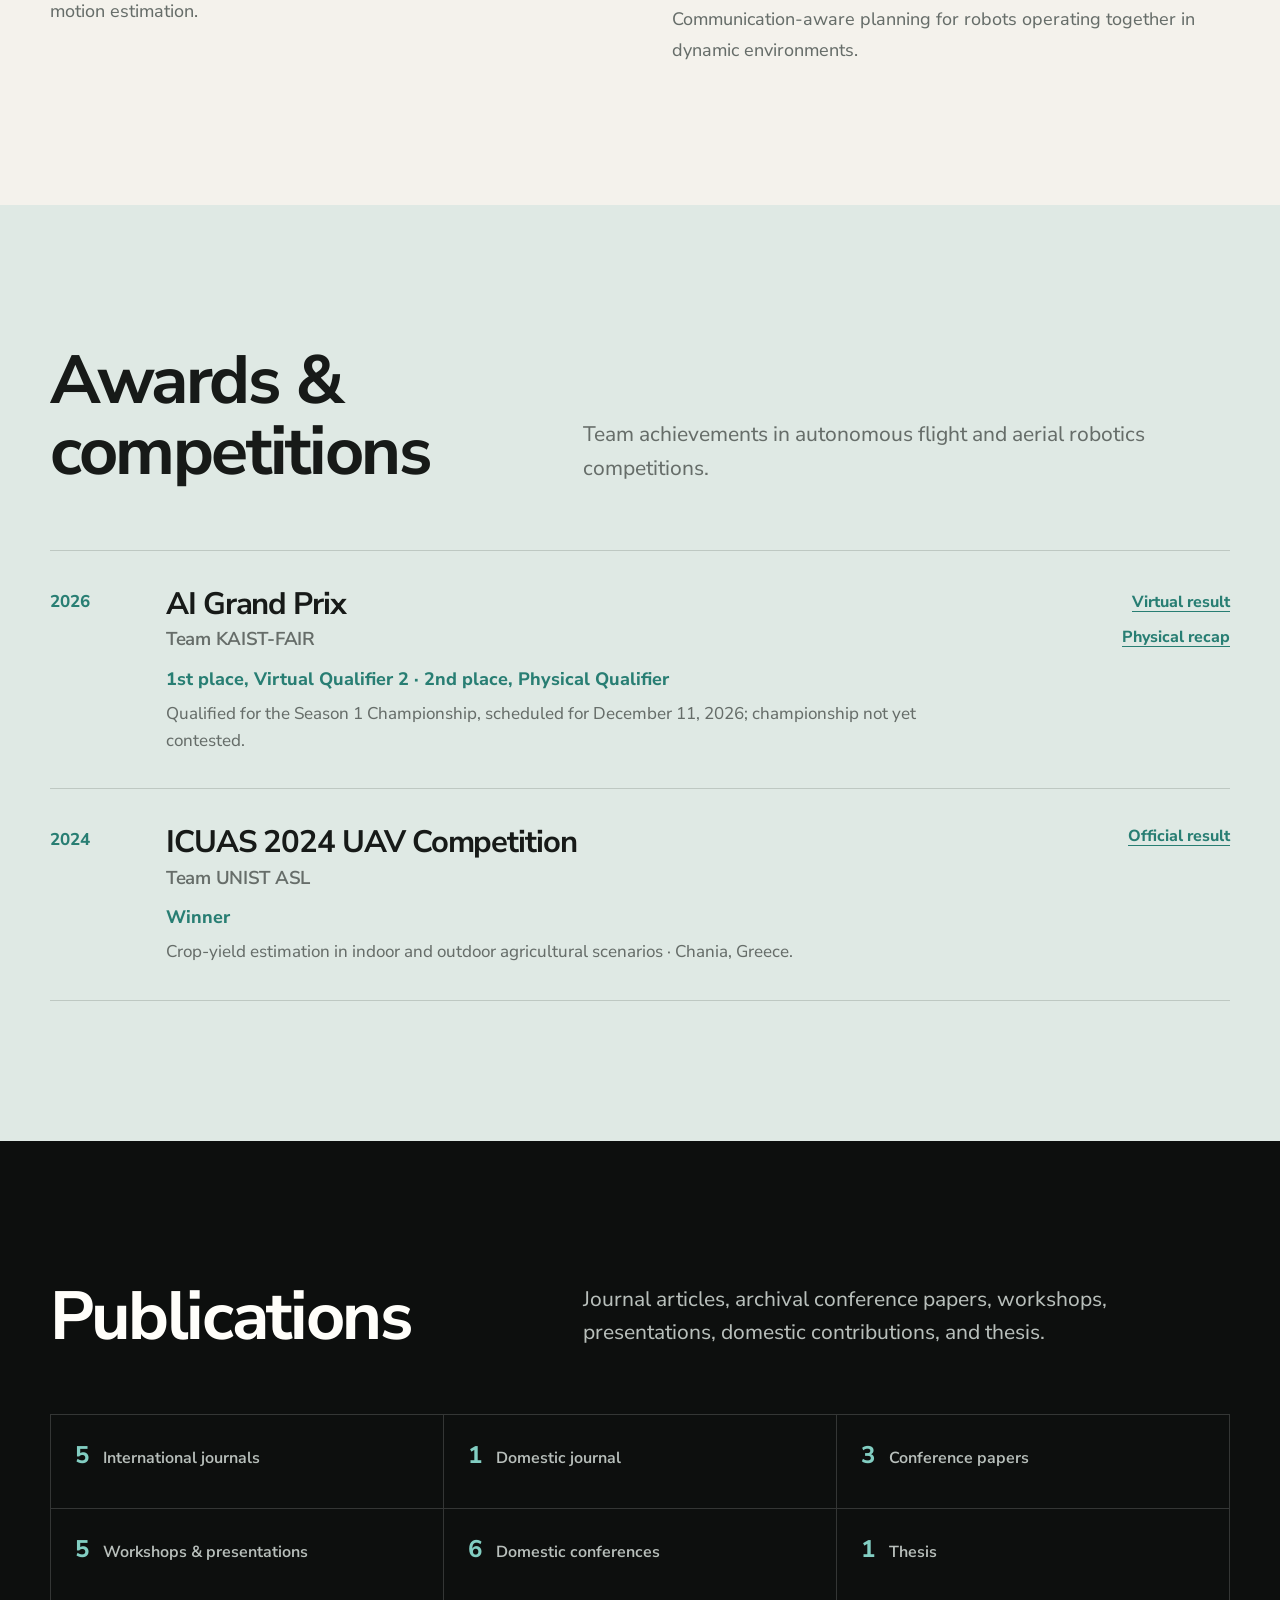
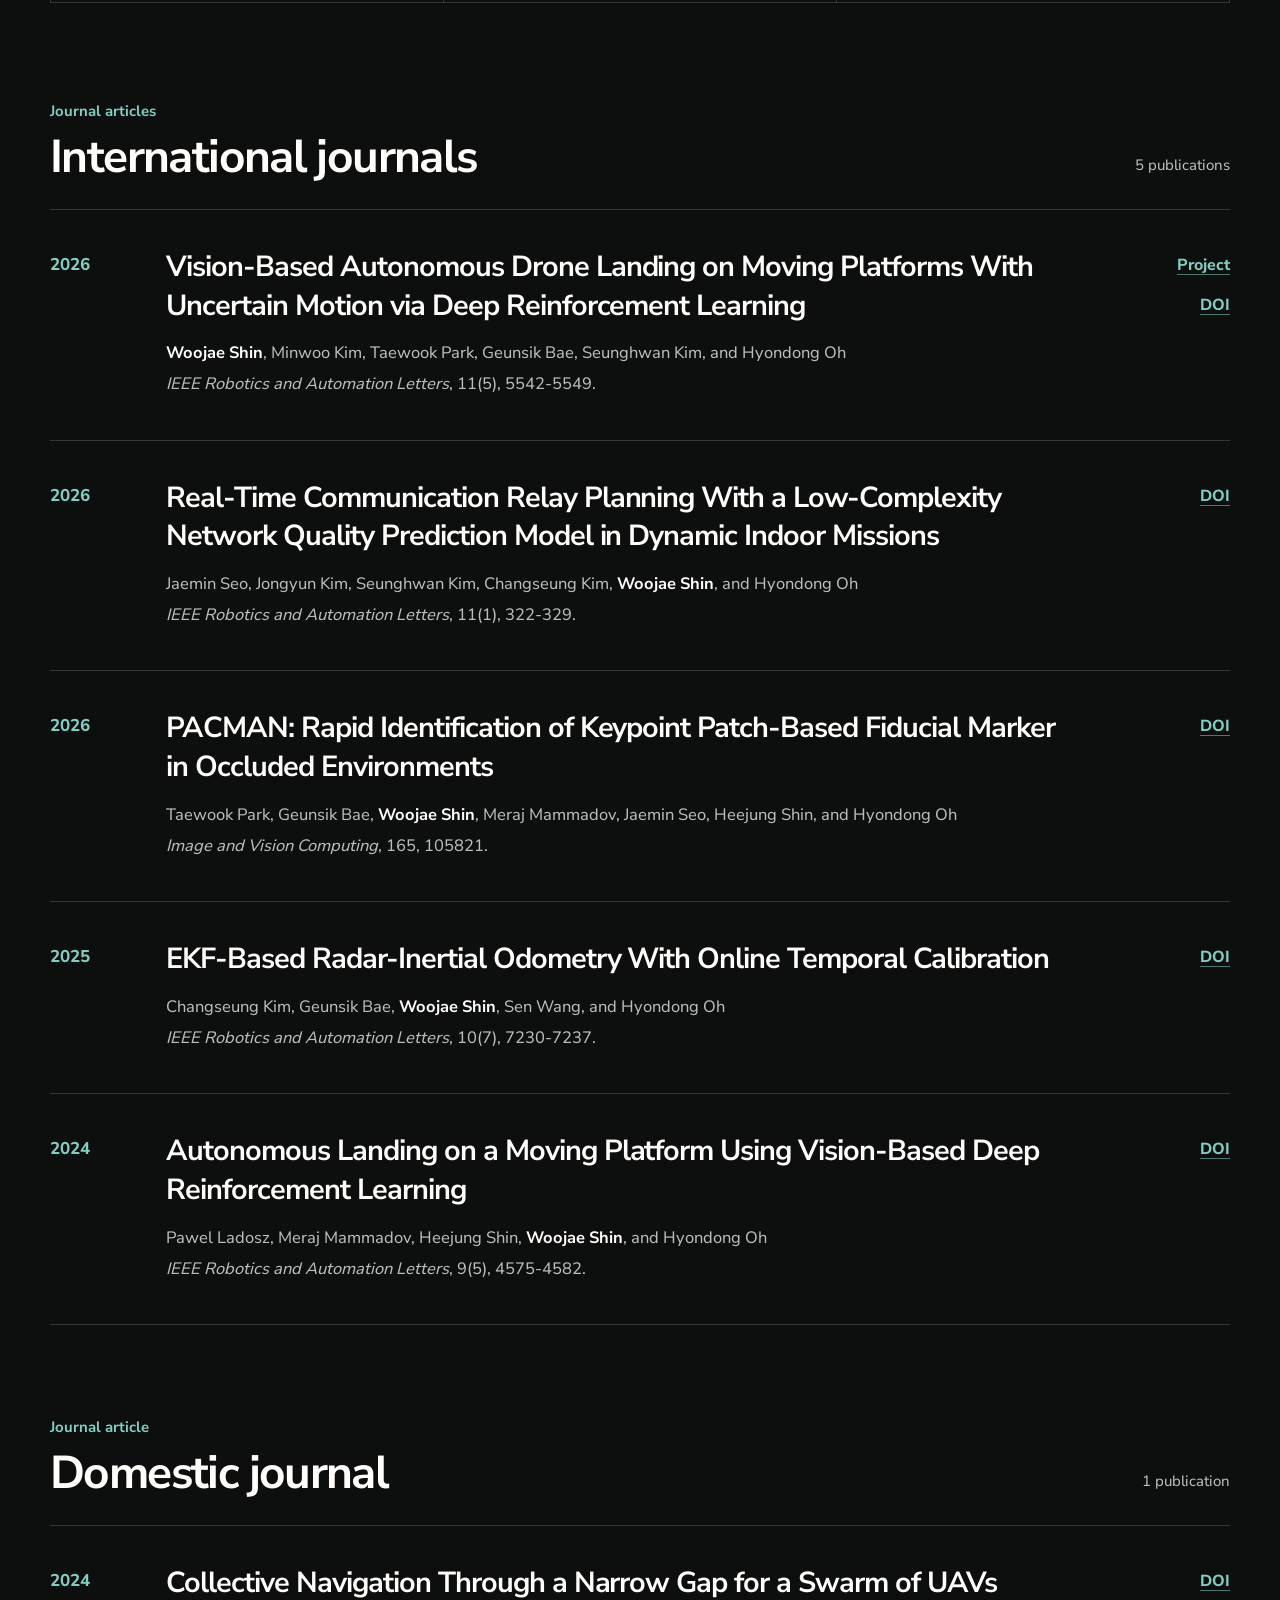
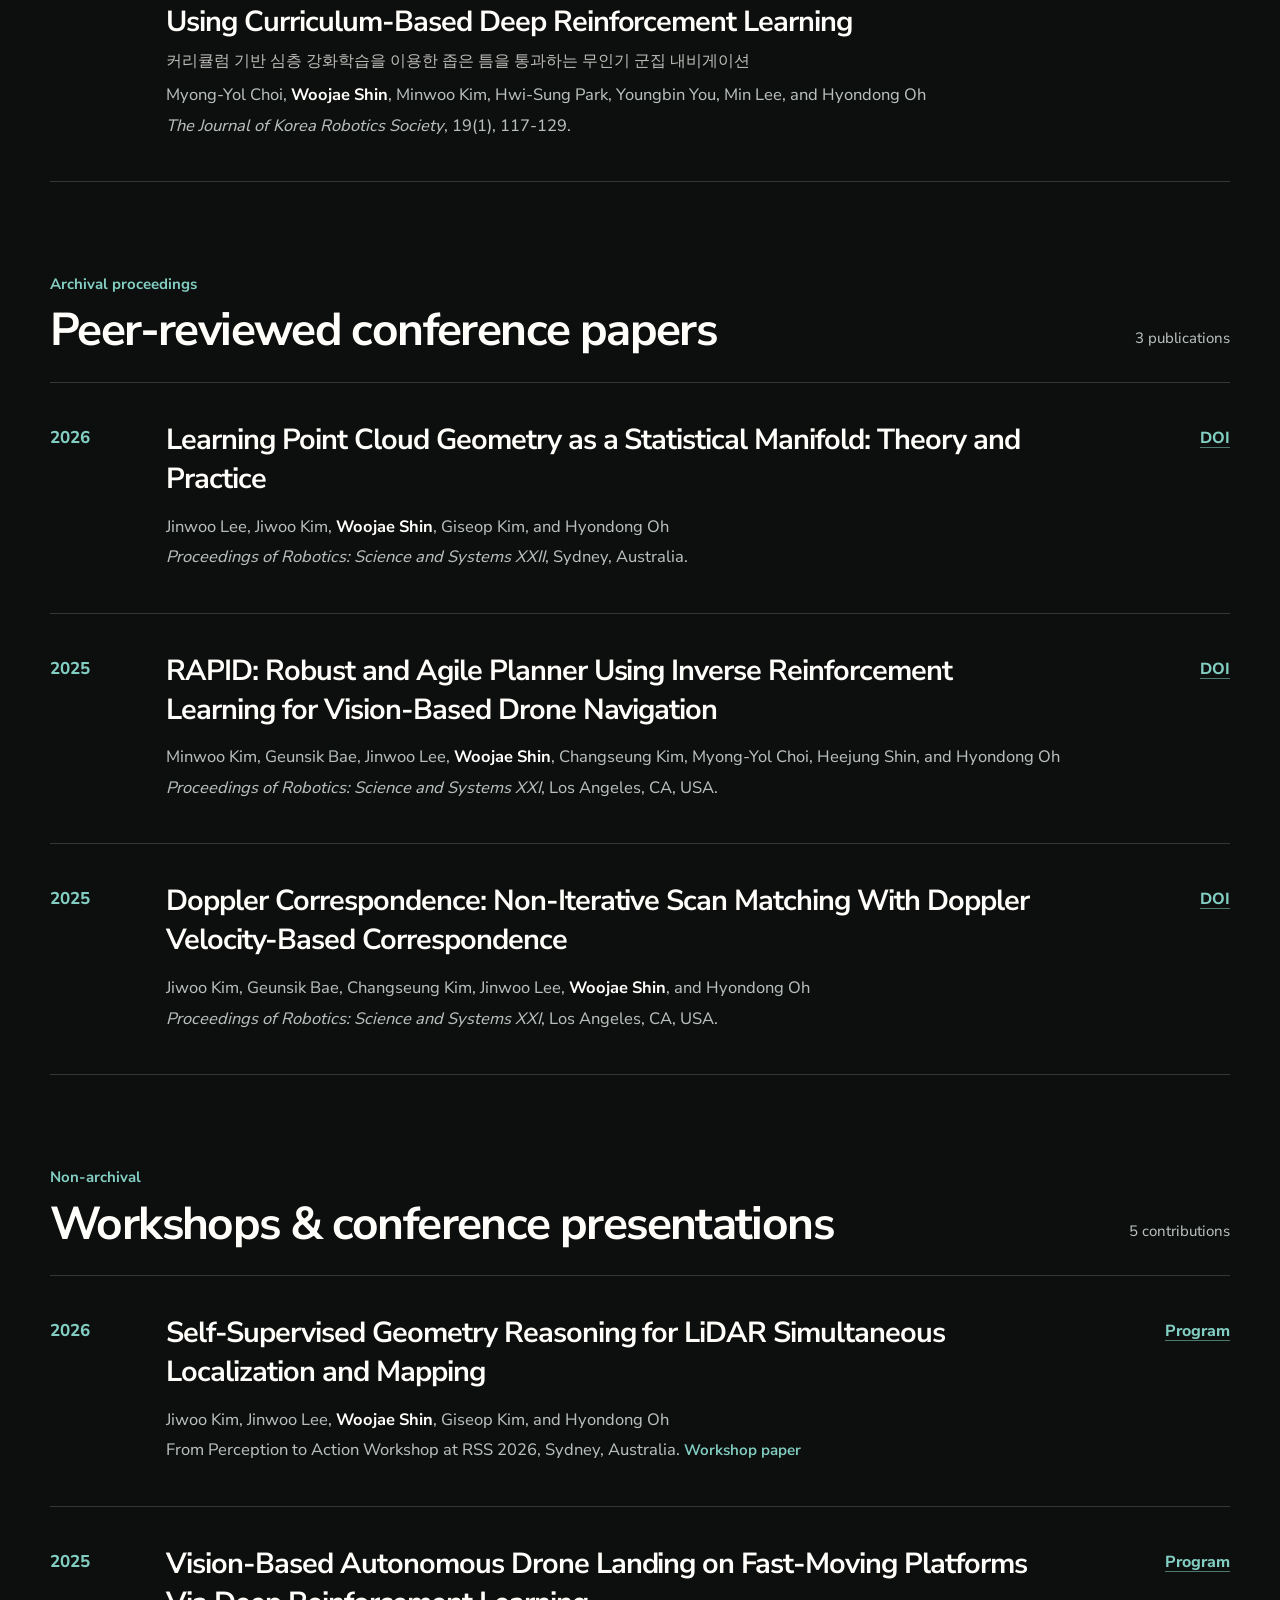
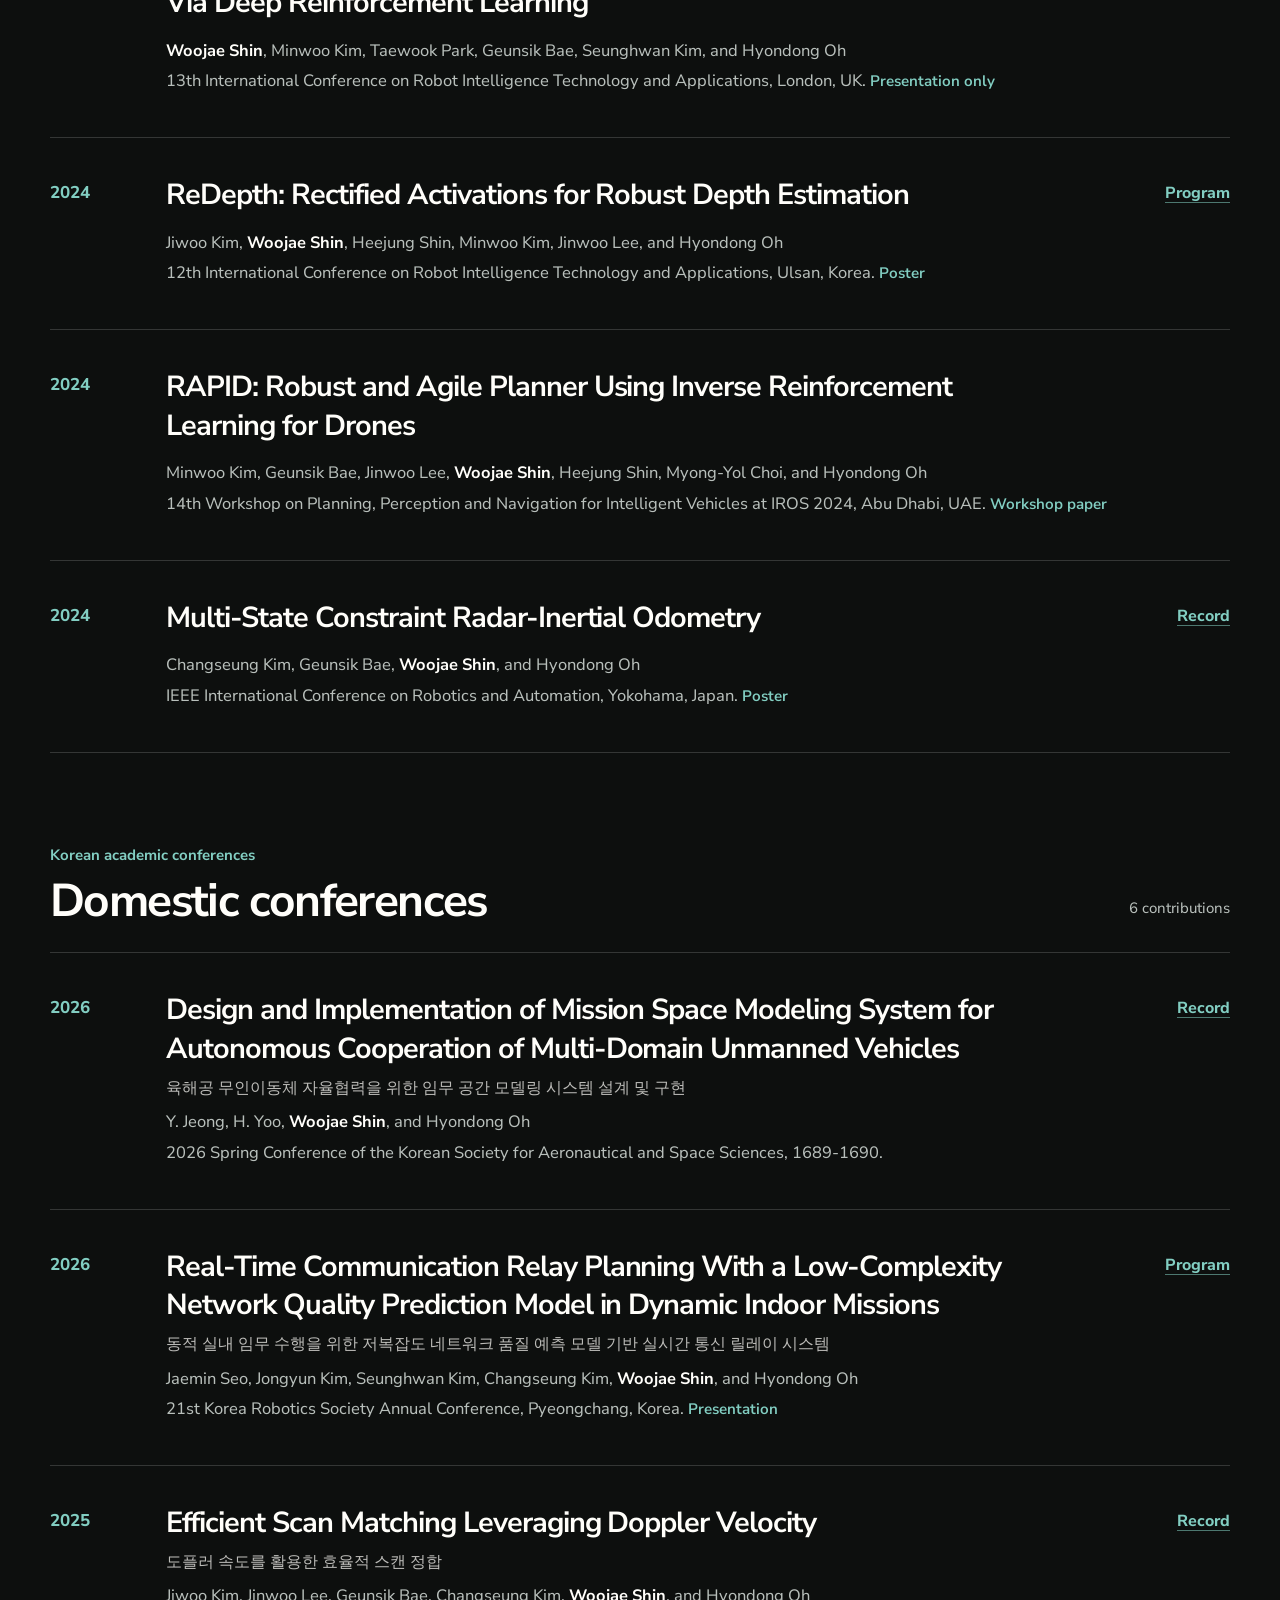
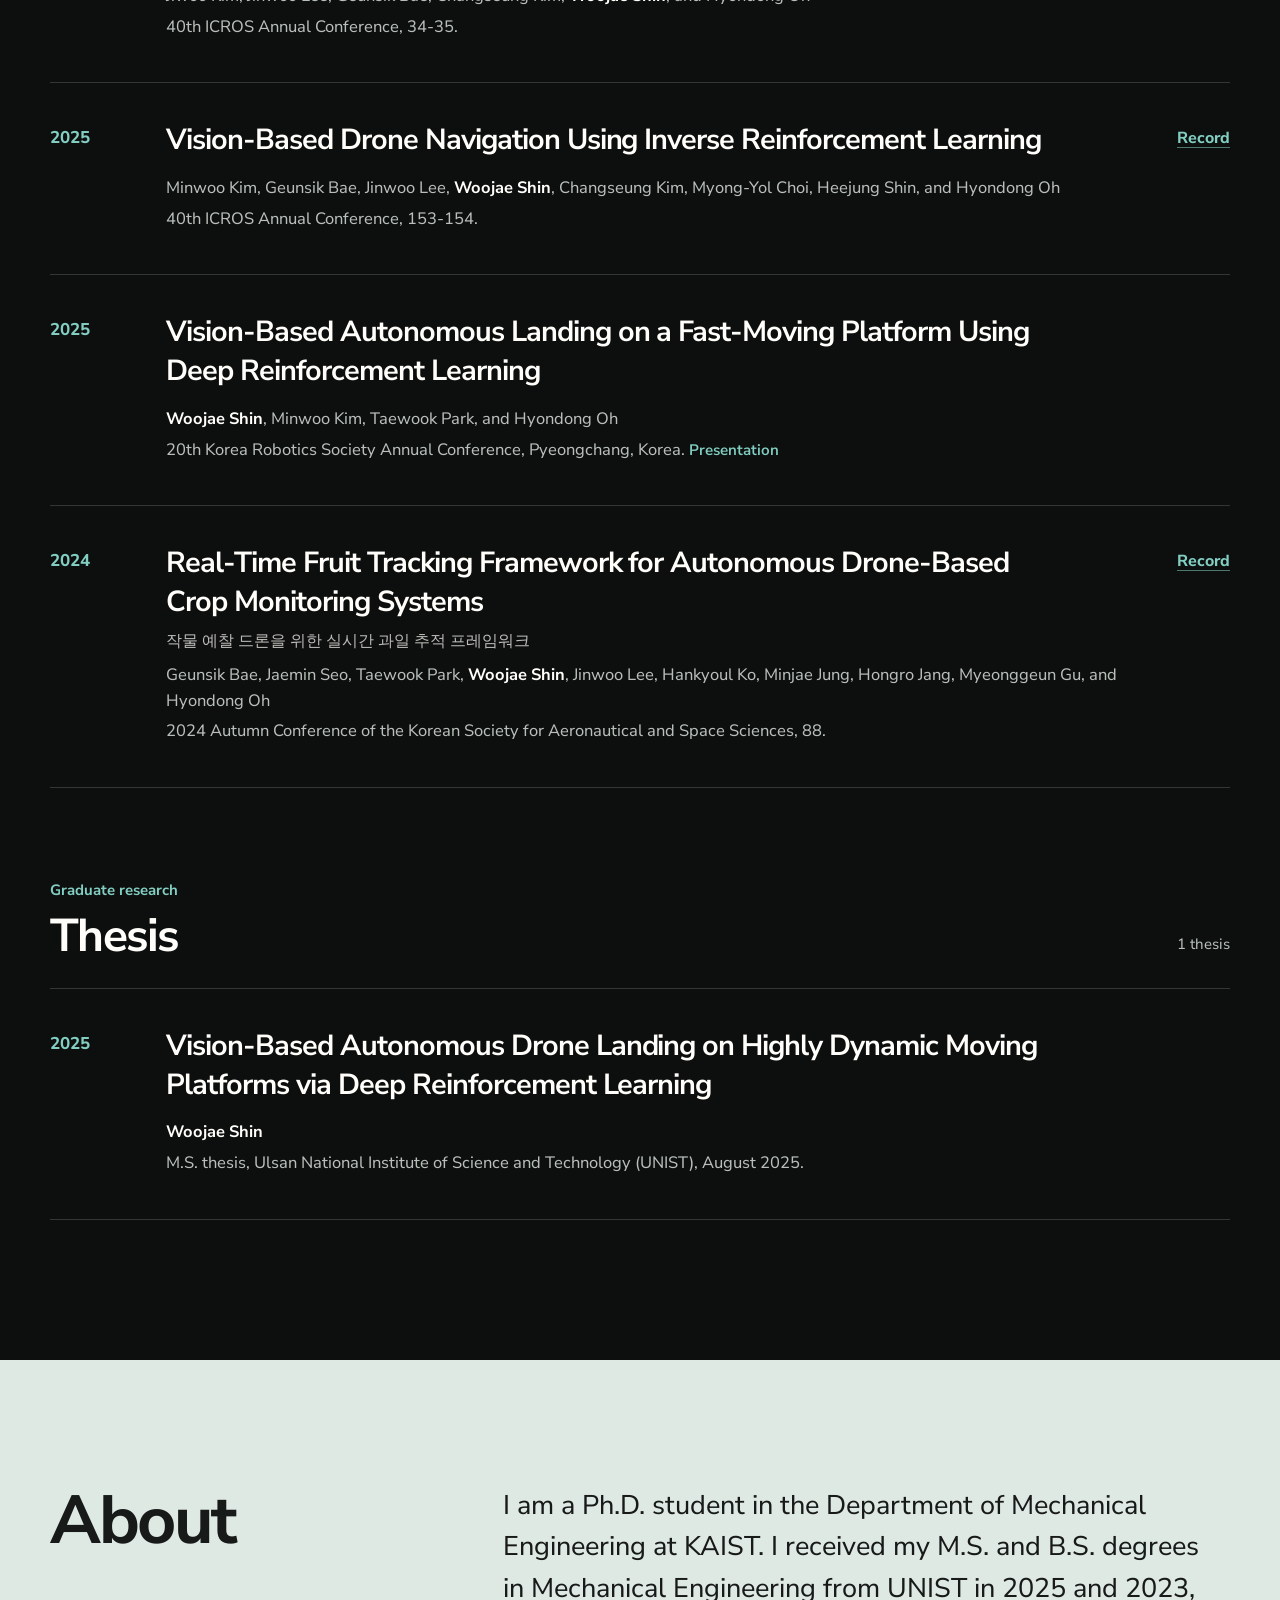
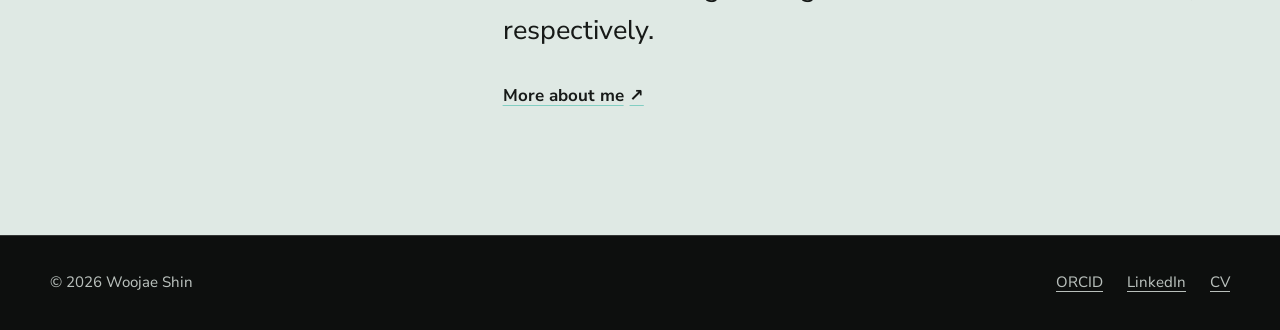
==== commit 883c0d5c: "Add competition achievements and LinkedIn" ====
--- a/index.html
+++ b/index.html
@@ -7,7 +7,7 @@
     <meta name="description" content="Woojae Shin is a Ph.D. student in Mechanical Engineering at KAIST. His research interests include reinforcement learning, autonomous UAVs, perception, state estimation, and multi-robot systems.">
     <link rel="canonical" href="https://sindream.github.io/">
     <link rel="icon" href="assets/img/favicon.svg" type="image/svg+xml">
-    <link rel="stylesheet" href="assets/css/styles.css?v=20261007-2">
+    <link rel="stylesheet" href="assets/css/styles.css?v=20261007-3">
     <script src="assets/js/site.js" defer></script>
 
     <meta property="og:type" content="website">
@@ -31,7 +31,8 @@
           "name": "Korea Advanced Institute of Science and Technology"
         },
         "sameAs": [
-          "https://orcid.org/0000-0002-6155-3712"
+          "https://orcid.org/0000-0002-6155-3712",
+          "https://kr.linkedin.com/in/woojae-shin-71358039b"
         ]
       }
     </script>
@@ -65,6 +66,7 @@
               <a href="profile.html">About me</a>
               <a href="assets/cv/woojae-shin-cv.pdf">CV</a>
               <a href="https://orcid.org/0000-0002-6155-3712" target="_blank" rel="noopener noreferrer">ORCID</a>
+              <a href="https://kr.linkedin.com/in/woojae-shin-71358039b" target="_blank" rel="noopener noreferrer">LinkedIn</a>
             </div>
           </div>
 
@@ -109,6 +111,39 @@
         </div>
       </section>
 
+      <section class="awards-section" id="awards" aria-labelledby="awards-title">
+        <div class="site-shell awards-layout">
+          <div class="section-heading" data-reveal>
+            <h2 id="awards-title">Awards &amp; competitions</h2>
+            <p>Team achievements in autonomous flight and aerial robotics competitions.</p>
+          </div>
+
+          <ol class="awards-list">
+            <li class="award-item" data-reveal>
+              <p class="award-year">2026</p>
+              <div class="award-copy">
+                <h3>AI Grand Prix <span>Team KAIST-FAIR</span></h3>
+                <p class="award-result">1st place, Virtual Qualifier 2 · 2nd place, Physical Qualifier</p>
+                <p class="award-note">Qualified for the Season 1 Championship, scheduled for December 11, 2026; championship not yet contested.</p>
+              </div>
+              <div class="award-actions">
+                <a class="award-link" href="https://www.linkedin.com/posts/changseung-kim-616762309_theaigrandprix-anduril-droneracing-activity-7490751947973726208-EEYD" target="_blank" rel="noopener noreferrer">Virtual result</a>
+                <a class="award-link" href="https://dronechampionsleague.com/ai-grand-prix-physical-qualifier/" target="_blank" rel="noopener noreferrer">Physical recap</a>
+              </div>
+            </li>
+            <li class="award-item" data-reveal>
+              <p class="award-year">2024</p>
+              <div class="award-copy">
+                <h3>ICUAS 2024 UAV Competition <span>Team UNIST ASL</span></h3>
+                <p class="award-result">Winner</p>
+                <p class="award-note">Crop-yield estimation in indoor and outdoor agricultural scenarios · Chania, Greece.</p>
+              </div>
+              <a class="award-link" href="https://aerostream.fer.hr/aerostream/news?%40=30z3j" target="_blank" rel="noopener noreferrer">Official result</a>
+            </li>
+          </ol>
+        </div>
+      </section>
+
       <section class="publications-section" id="publications" aria-labelledby="publications-title">
         <div class="site-shell">
           <div class="section-heading section-heading-dark" data-reveal>
@@ -294,11 +329,10 @@
               <article class="publication-item" data-reveal>
                 <p class="publication-year">2024</p>
                 <div class="publication-copy">
-                  <h4><a href="https://fair.kaist.ac.kr/international-conferences/" target="_blank" rel="noopener noreferrer">RAPID: Robust and Agile Planner Using Inverse Reinforcement Learning for Drones</a></h4>
+                  <h4>RAPID: Robust and Agile Planner Using Inverse Reinforcement Learning for Drones</h4>
                   <p class="authors">Minwoo Kim, Geunsik Bae, Jinwoo Lee, <strong>Woojae Shin</strong>, Heejung Shin, Myong-Yol Choi, and Hyondong Oh</p>
                   <p class="venue">14th Workshop on Planning, Perception and Navigation for Intelligent Vehicles at IROS 2024, Abu Dhabi, UAE. <span class="publication-note">Workshop paper</span></p>
                 </div>
-                <a class="publication-link" href="https://fair.kaist.ac.kr/international-conferences/" target="_blank" rel="noopener noreferrer" aria-label="Open FAIR international conference record">Record</a>
               </article>
 
               <article class="publication-item" data-reveal>
@@ -368,11 +402,10 @@
               <article class="publication-item" data-reveal>
                 <p class="publication-year">2025</p>
                 <div class="publication-copy">
-                  <h4><a href="https://fair.kaist.ac.kr/domestic-conferences/" target="_blank" rel="noopener noreferrer">Vision-Based Autonomous Landing on a Fast-Moving Platform Using Deep Reinforcement Learning</a></h4>
+                  <h4>Vision-Based Autonomous Landing on a Fast-Moving Platform Using Deep Reinforcement Learning</h4>
                   <p class="authors"><strong>Woojae Shin</strong>, Minwoo Kim, Taewook Park, and Hyondong Oh</p>
                   <p class="venue">20th Korea Robotics Society Annual Conference, Pyeongchang, Korea. <span class="publication-note">Presentation</span></p>
                 </div>
-                <a class="publication-link" href="https://fair.kaist.ac.kr/domestic-conferences/" target="_blank" rel="noopener noreferrer" aria-label="Open FAIR domestic conference record">Record</a>
               </article>
 
               <article class="publication-item" data-reveal>
@@ -400,11 +433,10 @@
               <article class="publication-item" data-reveal>
                 <p class="publication-year">2025</p>
                 <div class="publication-copy">
-                  <h4><a href="https://fair.kaist.ac.kr/thesisdissertations/" target="_blank" rel="noopener noreferrer">Vision-Based Autonomous Drone Landing on Highly Dynamic Moving Platforms via Deep Reinforcement Learning</a></h4>
+                  <h4>Vision-Based Autonomous Drone Landing on Highly Dynamic Moving Platforms via Deep Reinforcement Learning</h4>
                   <p class="authors"><strong>Woojae Shin</strong></p>
                   <p class="venue">M.S. thesis, Ulsan National Institute of Science and Technology (UNIST), August 2025.</p>
                 </div>
-                <a class="publication-link" href="https://fair.kaist.ac.kr/thesisdissertations/" target="_blank" rel="noopener noreferrer" aria-label="Open FAIR thesis record">Record</a>
               </article>
             </div>
           </section>
@@ -427,6 +459,7 @@
         <p>&copy; <span data-current-year>2026</span> Woojae Shin</p>
         <div>
           <a href="https://orcid.org/0000-0002-6155-3712" target="_blank" rel="noopener noreferrer">ORCID</a>
+          <a href="https://kr.linkedin.com/in/woojae-shin-71358039b" target="_blank" rel="noopener noreferrer">LinkedIn</a>
           <a href="assets/cv/woojae-shin-cv.pdf">CV</a>
         </div>
       </div>
--- a/assets/css/styles.css
+++ b/assets/css/styles.css
@@ -325,6 +325,86 @@
   font-size: 18px;
 }
 
+.awards-section,
+.profile-awards {
+  padding-block: clamp(90px, 11vw, 140px);
+  background: #dfe9e4;
+  color: var(--ink);
+}
+
+.awards-list {
+  margin: 0;
+  padding: 0;
+  border-bottom: 1px solid var(--line);
+  list-style: none;
+}
+
+.award-item {
+  display: grid;
+  align-items: start;
+  grid-template-columns: 88px minmax(0, 1fr) auto;
+  gap: 28px;
+  padding-block: 34px;
+  border-top: 1px solid var(--line);
+}
+
+.award-year {
+  margin: 3px 0 0;
+  color: var(--accent-dark);
+  font-size: 17px;
+  font-weight: 750;
+}
+
+.award-copy h3 {
+  margin-bottom: 12px;
+  font-size: clamp(24px, 2.5vw, 31px);
+  font-weight: 700;
+  line-height: 1.25;
+}
+
+.award-copy h3 span {
+  display: block;
+  margin-top: 5px;
+  color: var(--muted);
+  font-size: 0.6em;
+  font-weight: 650;
+  letter-spacing: -0.015em;
+}
+
+.award-result {
+  margin-bottom: 6px;
+  color: var(--accent-dark);
+  font-size: 18px;
+  font-weight: 750;
+}
+
+.award-note {
+  max-width: 760px;
+  margin-bottom: 0;
+  color: var(--muted);
+  font-size: 17px;
+  line-height: 1.6;
+}
+
+.award-actions {
+  display: flex;
+  align-items: flex-end;
+  flex-direction: column;
+  gap: 8px;
+  margin-top: 4px;
+}
+
+.award-link {
+  color: var(--accent-dark);
+  font-size: 16px;
+  font-weight: 750;
+  white-space: nowrap;
+}
+
+.award-link:hover {
+  color: var(--ink);
+}
+
 .publications-section,
 .education-section {
   padding-block: clamp(90px, 11vw, 140px);
@@ -785,6 +865,16 @@
   font-weight: 650;
 }
 
+.profile-links {
+  display: flex;
+  flex-wrap: wrap;
+  gap: 10px 24px;
+}
+
+.profile-links a {
+  color: var(--accent-dark);
+}
+
 .education-section .profile-two-column > h2 {
   color: var(--white);
 }
@@ -919,6 +1009,22 @@
     grid-template-columns: 72px minmax(0, 1fr);
   }
 
+  .award-item {
+    grid-template-columns: 72px minmax(0, 1fr);
+  }
+
+  .award-actions,
+  .award-item > .award-link {
+    grid-column: 2;
+    justify-self: start;
+  }
+
+  .award-actions {
+    align-items: flex-start;
+    flex-direction: row;
+    flex-wrap: wrap;
+  }
+
   .publication-item > .publication-link,
   .publication-actions {
     grid-column: 2;
@@ -1038,6 +1144,25 @@
     grid-template-columns: 1fr;
     gap: 10px;
     padding-block: 32px;
+  }
+
+  .award-item {
+    grid-template-columns: 1fr;
+    gap: 10px;
+    padding-block: 30px;
+  }
+
+  .award-actions,
+  .award-item > .award-link {
+    grid-column: 1;
+  }
+
+  .award-copy h3 {
+    font-size: 24px;
+  }
+
+  .award-result {
+    font-size: 17px;
   }
 
   .publication-index {
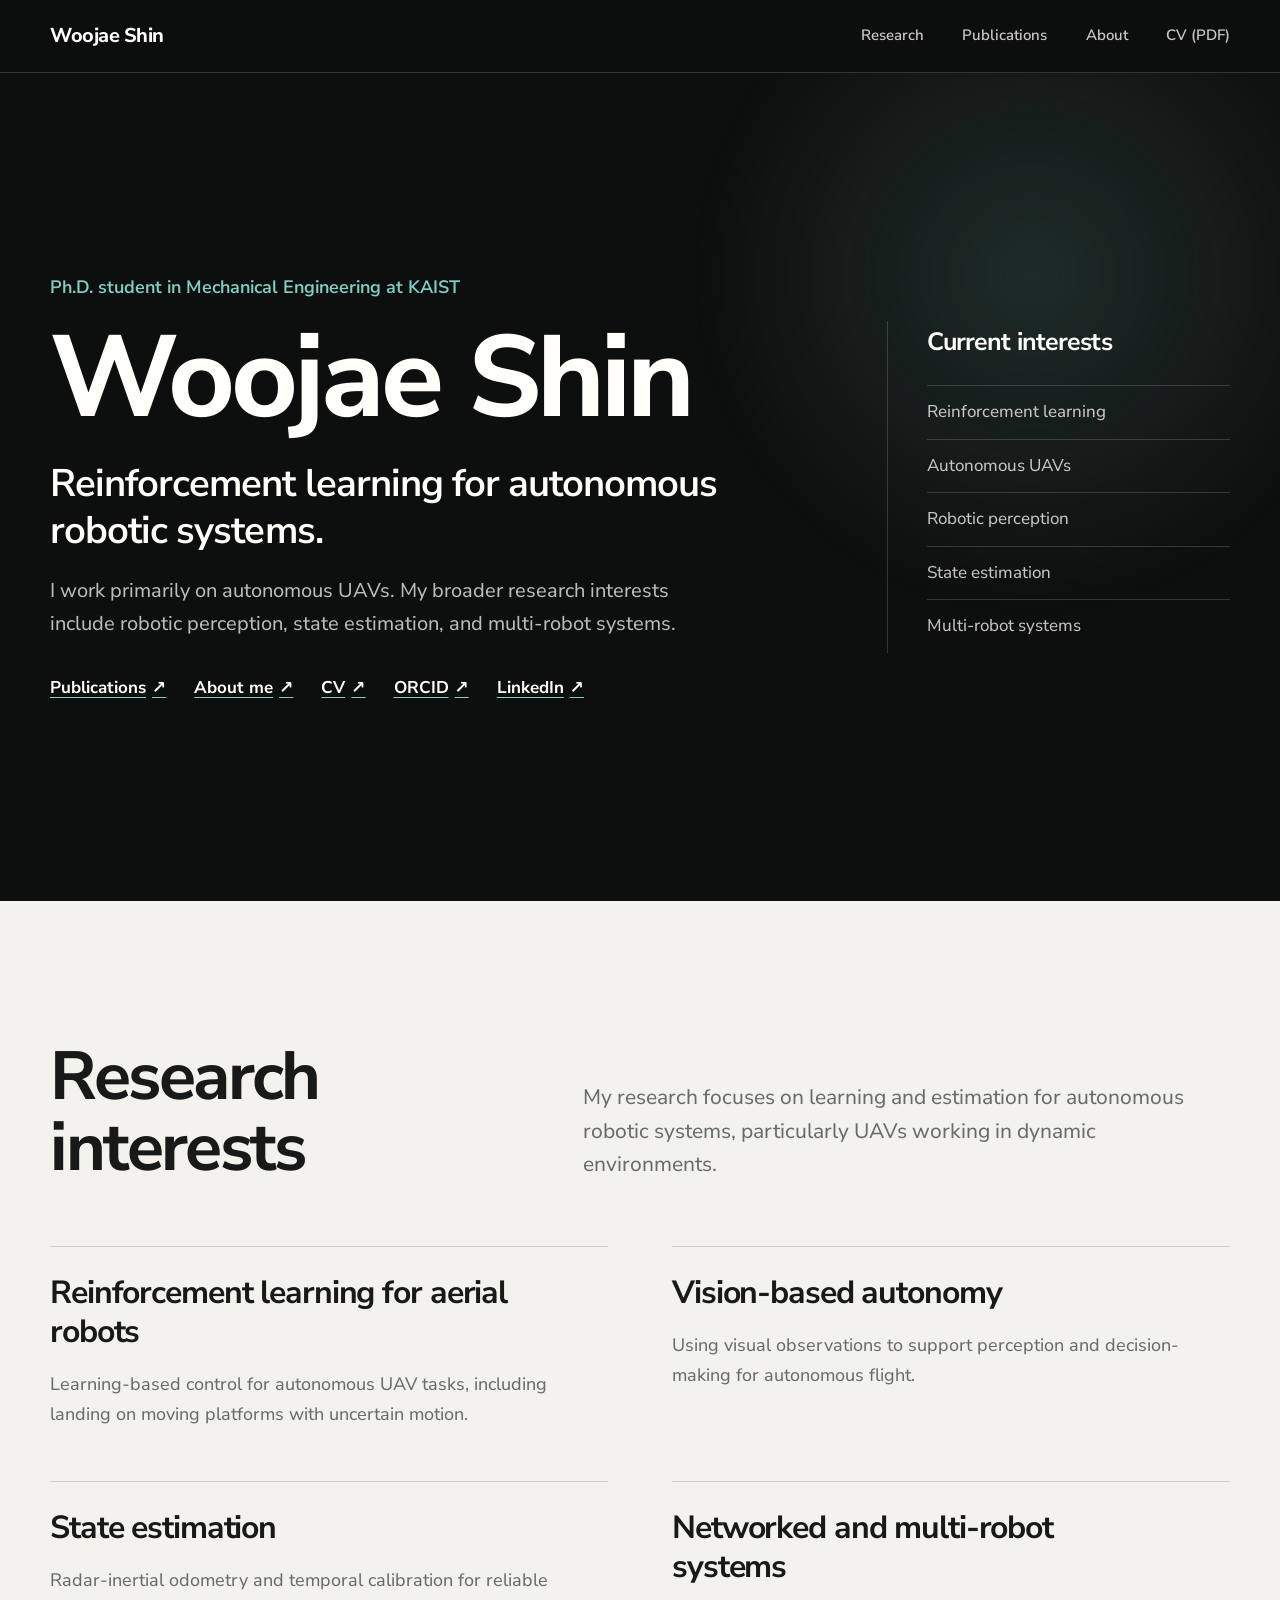
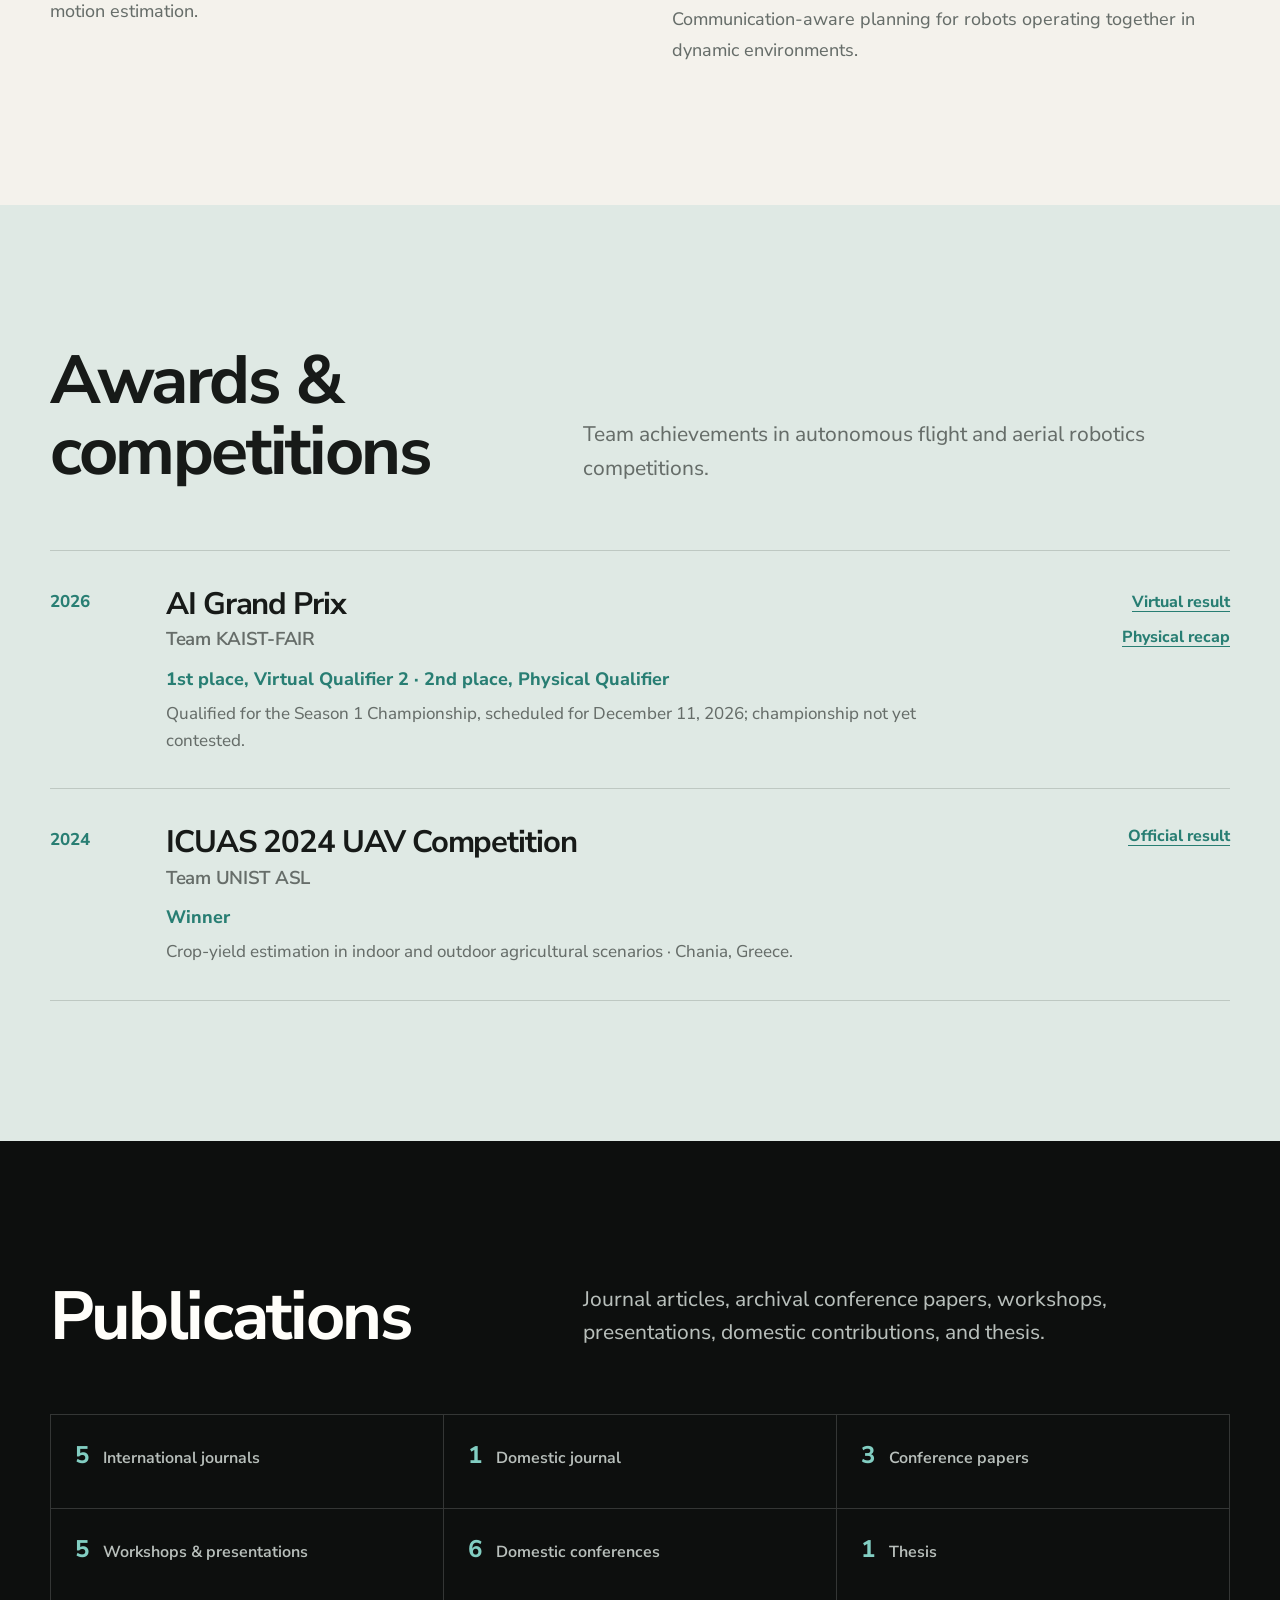
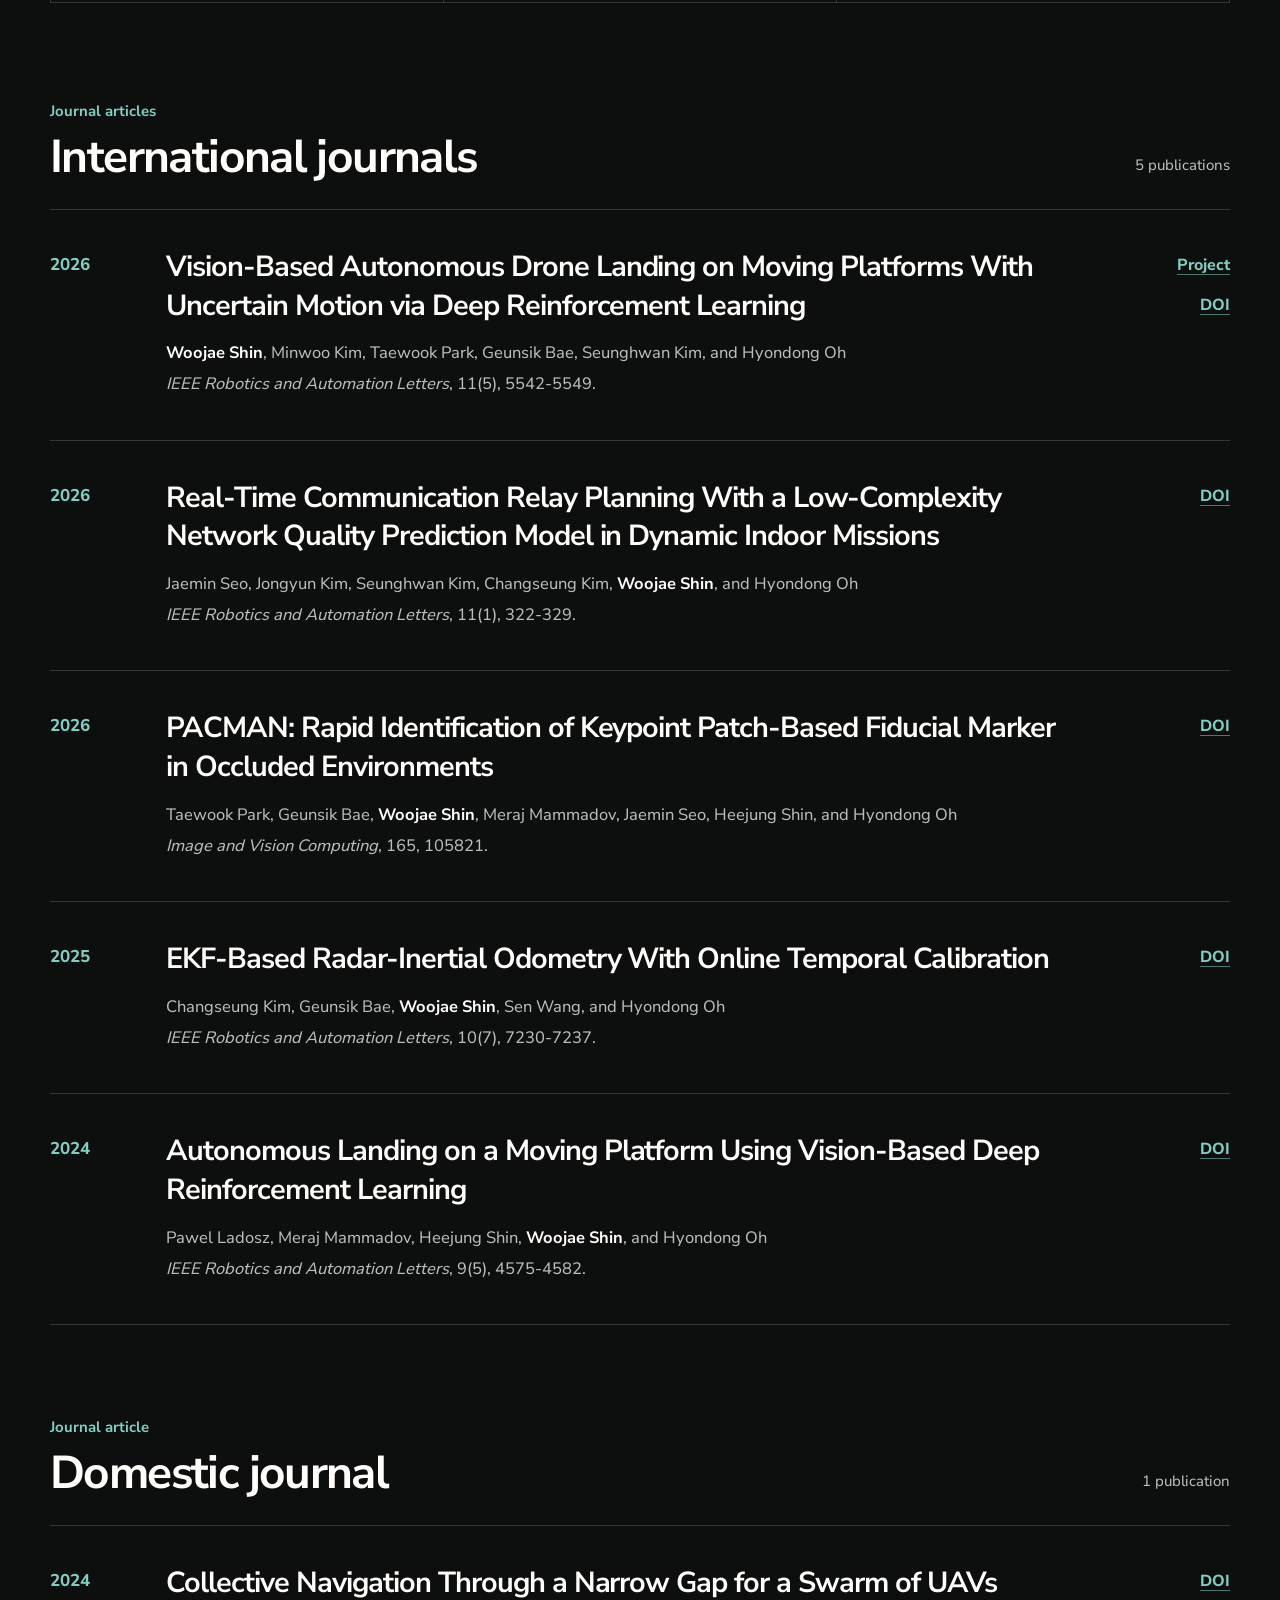
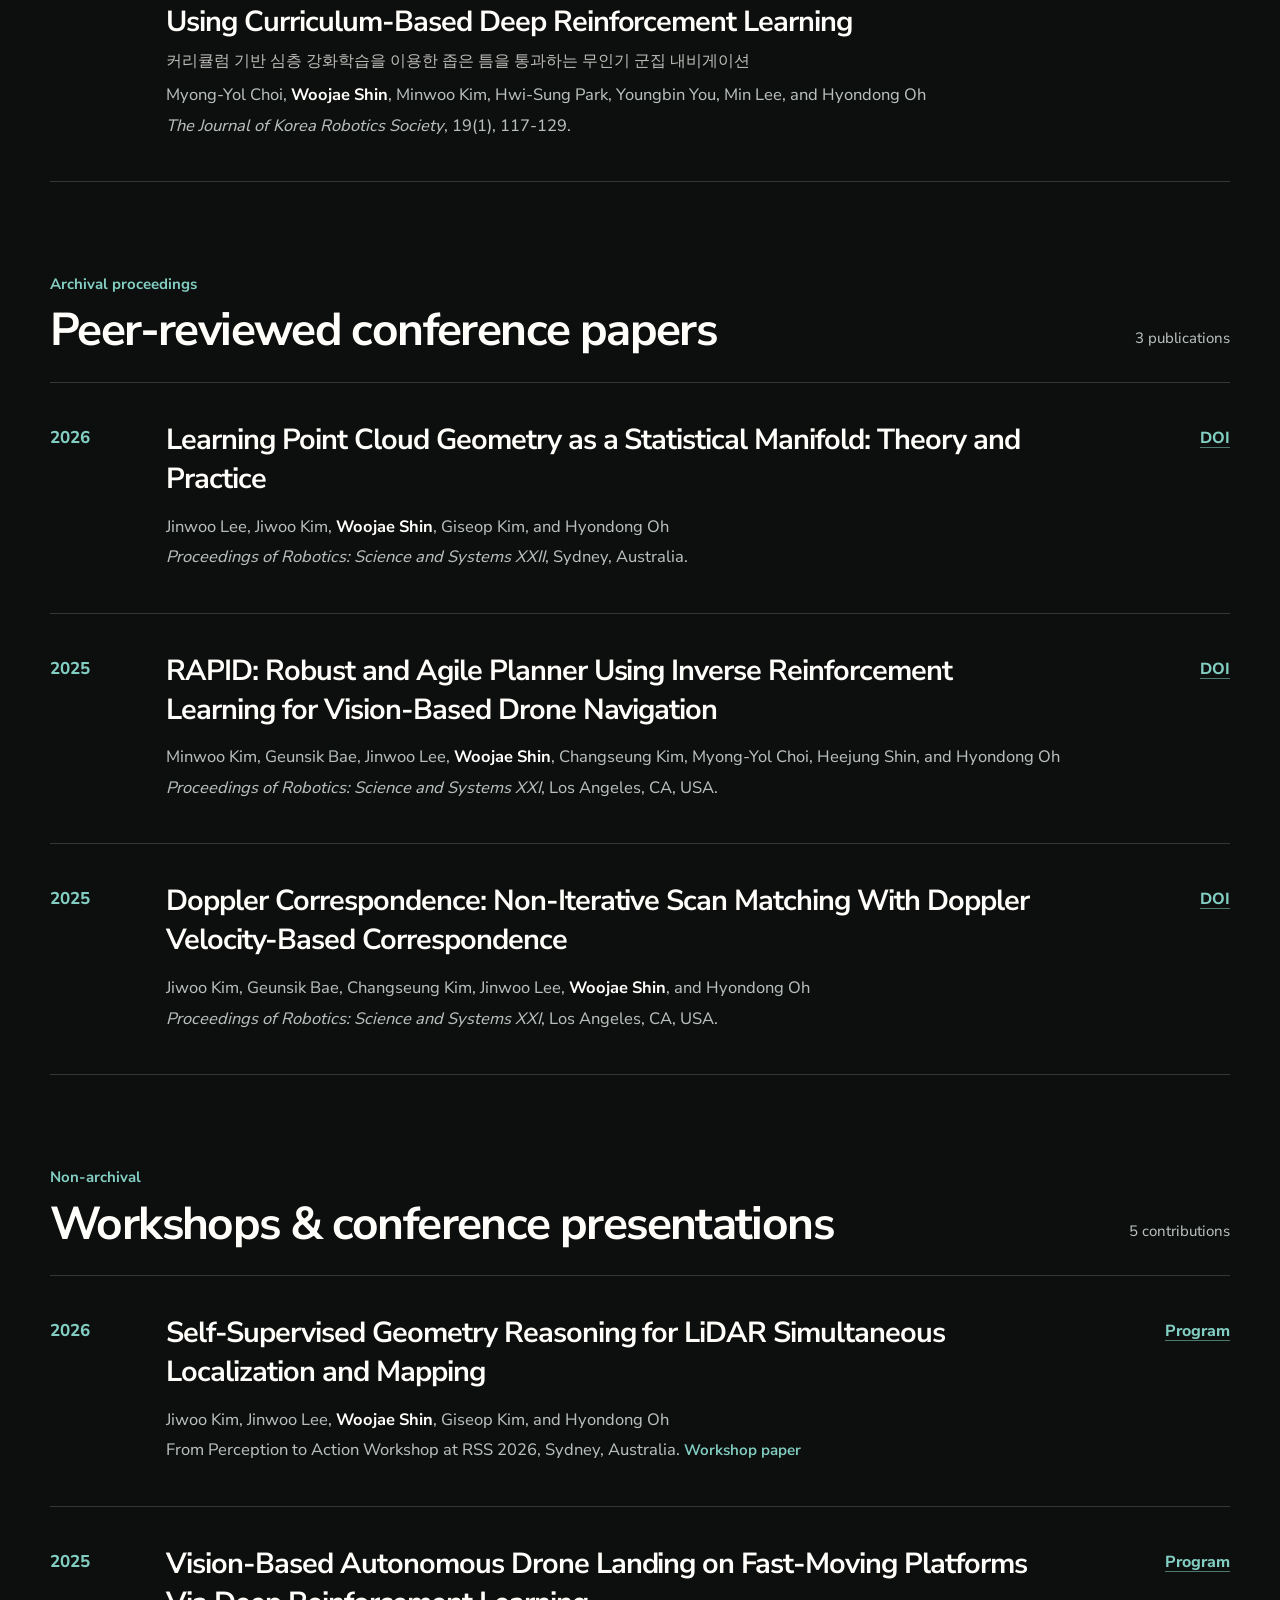
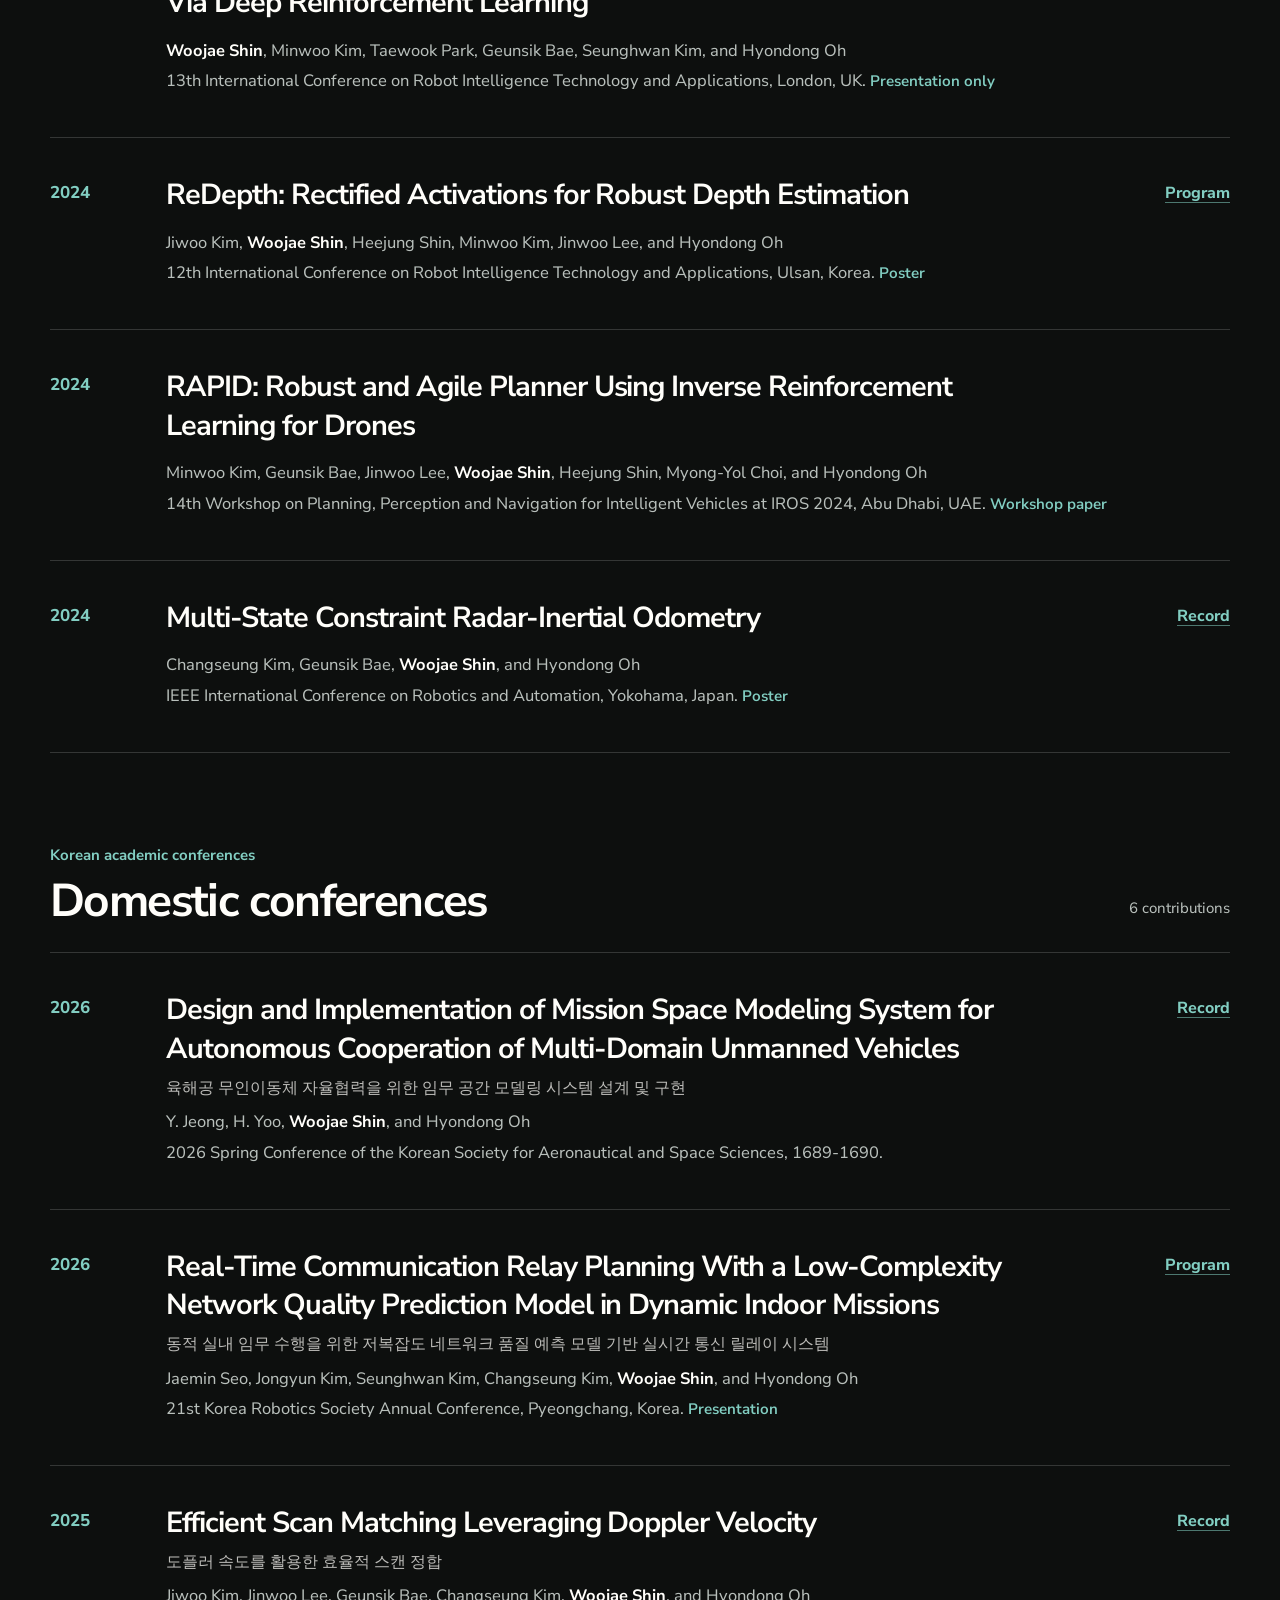
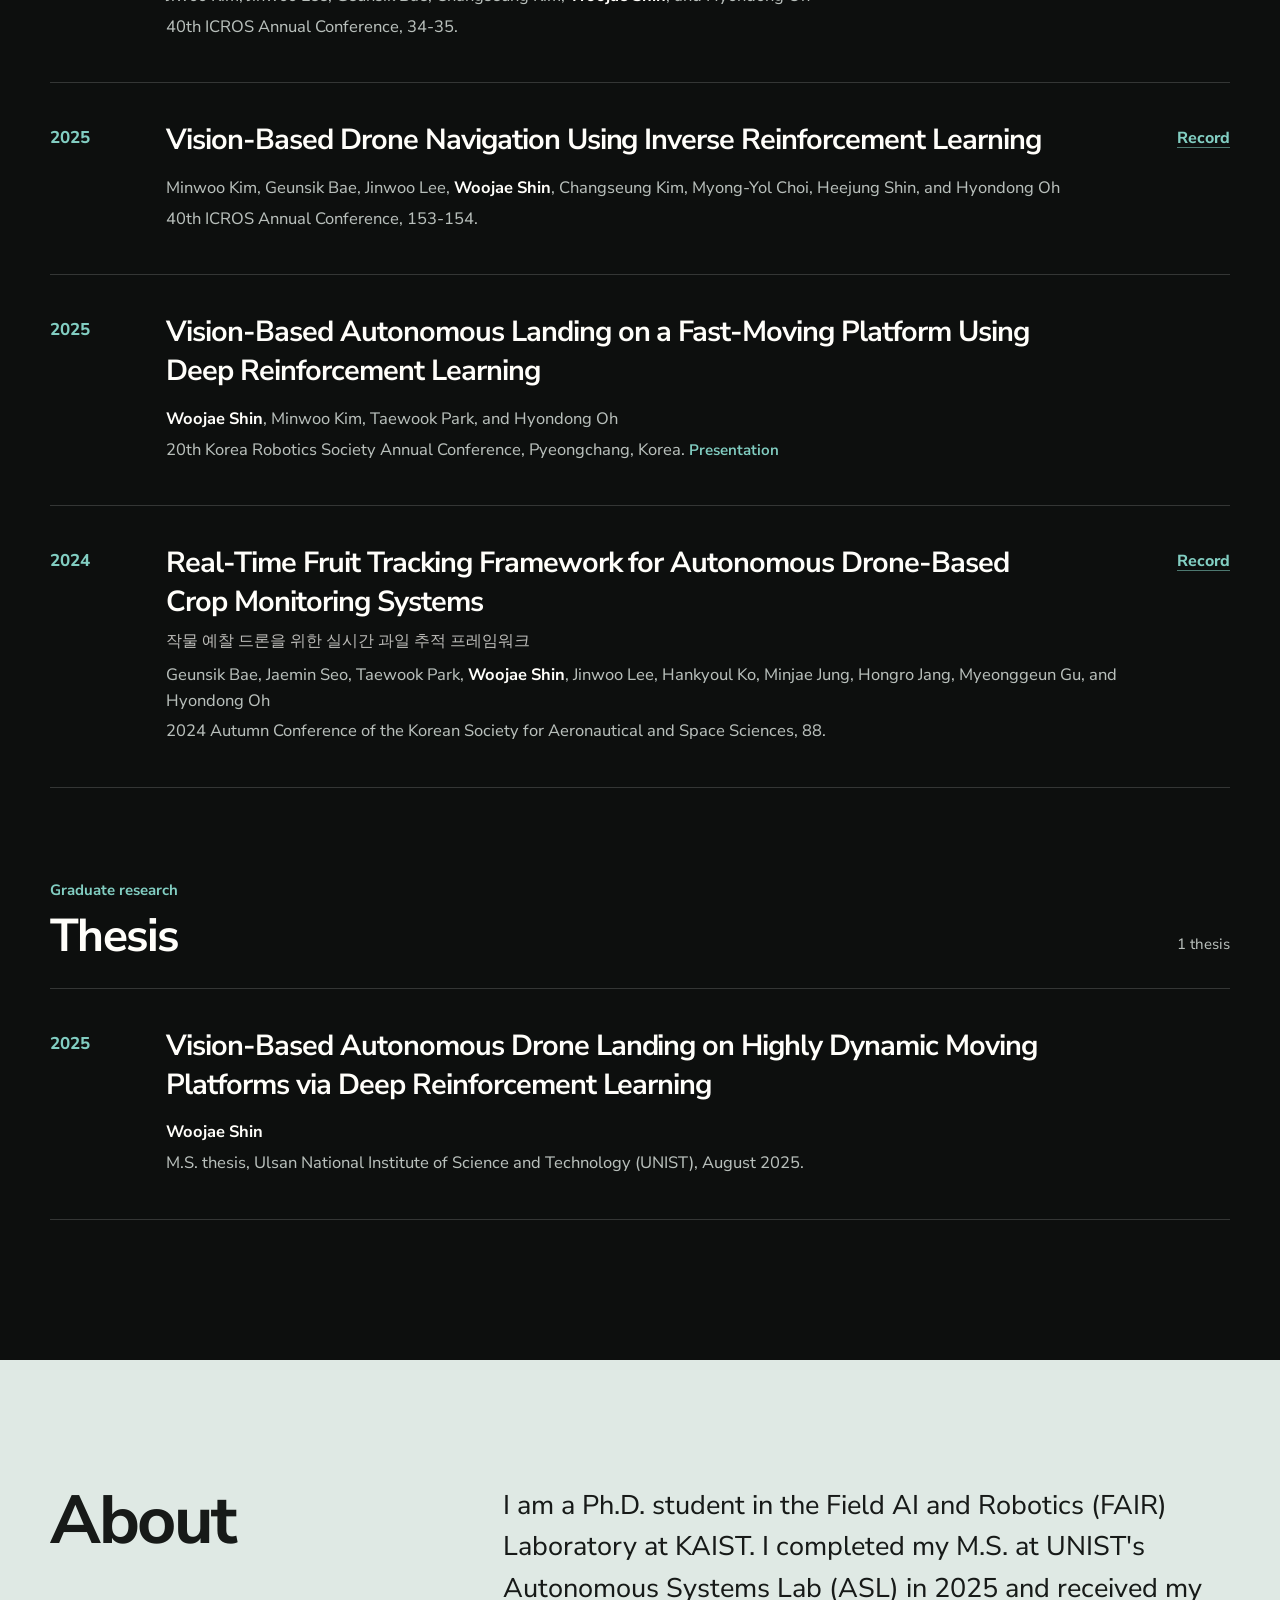
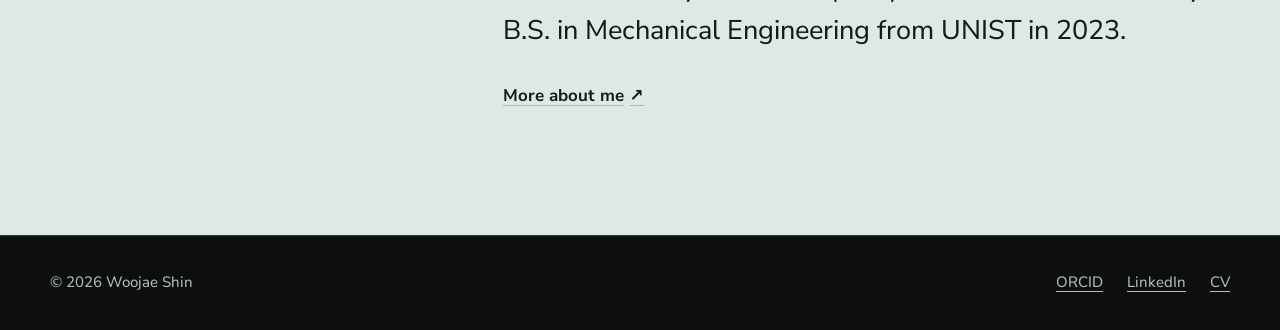
==== commit 88326b5c: "Add graduate laboratory affiliations" ====
--- a/index.html
+++ b/index.html
@@ -7,7 +7,7 @@
     <meta name="description" content="Woojae Shin is a Ph.D. student in Mechanical Engineering at KAIST. His research interests include reinforcement learning, autonomous UAVs, perception, state estimation, and multi-robot systems.">
     <link rel="canonical" href="https://sindream.github.io/">
     <link rel="icon" href="assets/img/favicon.svg" type="image/svg+xml">
-    <link rel="stylesheet" href="assets/css/styles.css?v=20261007-3">
+    <link rel="stylesheet" href="assets/css/styles.css?v=20261007-4">
     <script src="assets/js/site.js" defer></script>
 
     <meta property="og:type" content="website">
@@ -447,7 +447,7 @@
         <div class="site-shell about-layout">
           <h2 id="about-title" data-reveal>About</h2>
           <div class="about-copy" data-reveal>
-            <p>I am a Ph.D. student in the Department of Mechanical Engineering at KAIST. I received my M.S. and B.S. degrees in Mechanical Engineering from UNIST in 2025 and 2023, respectively.</p>
+            <p>I am a Ph.D. student in the Field AI and Robotics (FAIR) Laboratory at KAIST. I completed my M.S. at UNIST's Autonomous Systems Lab (ASL) in 2025 and received my B.S. in Mechanical Engineering from UNIST in 2023.</p>
             <a class="plain-link" href="profile.html">More about me</a>
           </div>
         </div>
--- a/assets/css/styles.css
+++ b/assets/css/styles.css
@@ -865,6 +865,14 @@
   font-weight: 650;
 }
 
+.affiliation-lab {
+  display: block;
+  margin-top: 5px;
+  color: var(--accent-dark);
+  font-size: 17px;
+  font-weight: 700;
+}
+
 .profile-links {
   display: flex;
   flex-wrap: wrap;
@@ -915,6 +923,17 @@
   margin-bottom: 0;
   color: var(--muted-light);
   font-size: 17px;
+}
+
+.education-list li div > .education-lab {
+  margin-top: 5px;
+  color: var(--accent);
+  font-weight: 650;
+}
+
+.education-lab a,
+.affiliation-lab a {
+  text-decoration-color: currentColor;
 }
 
 .interest-list {
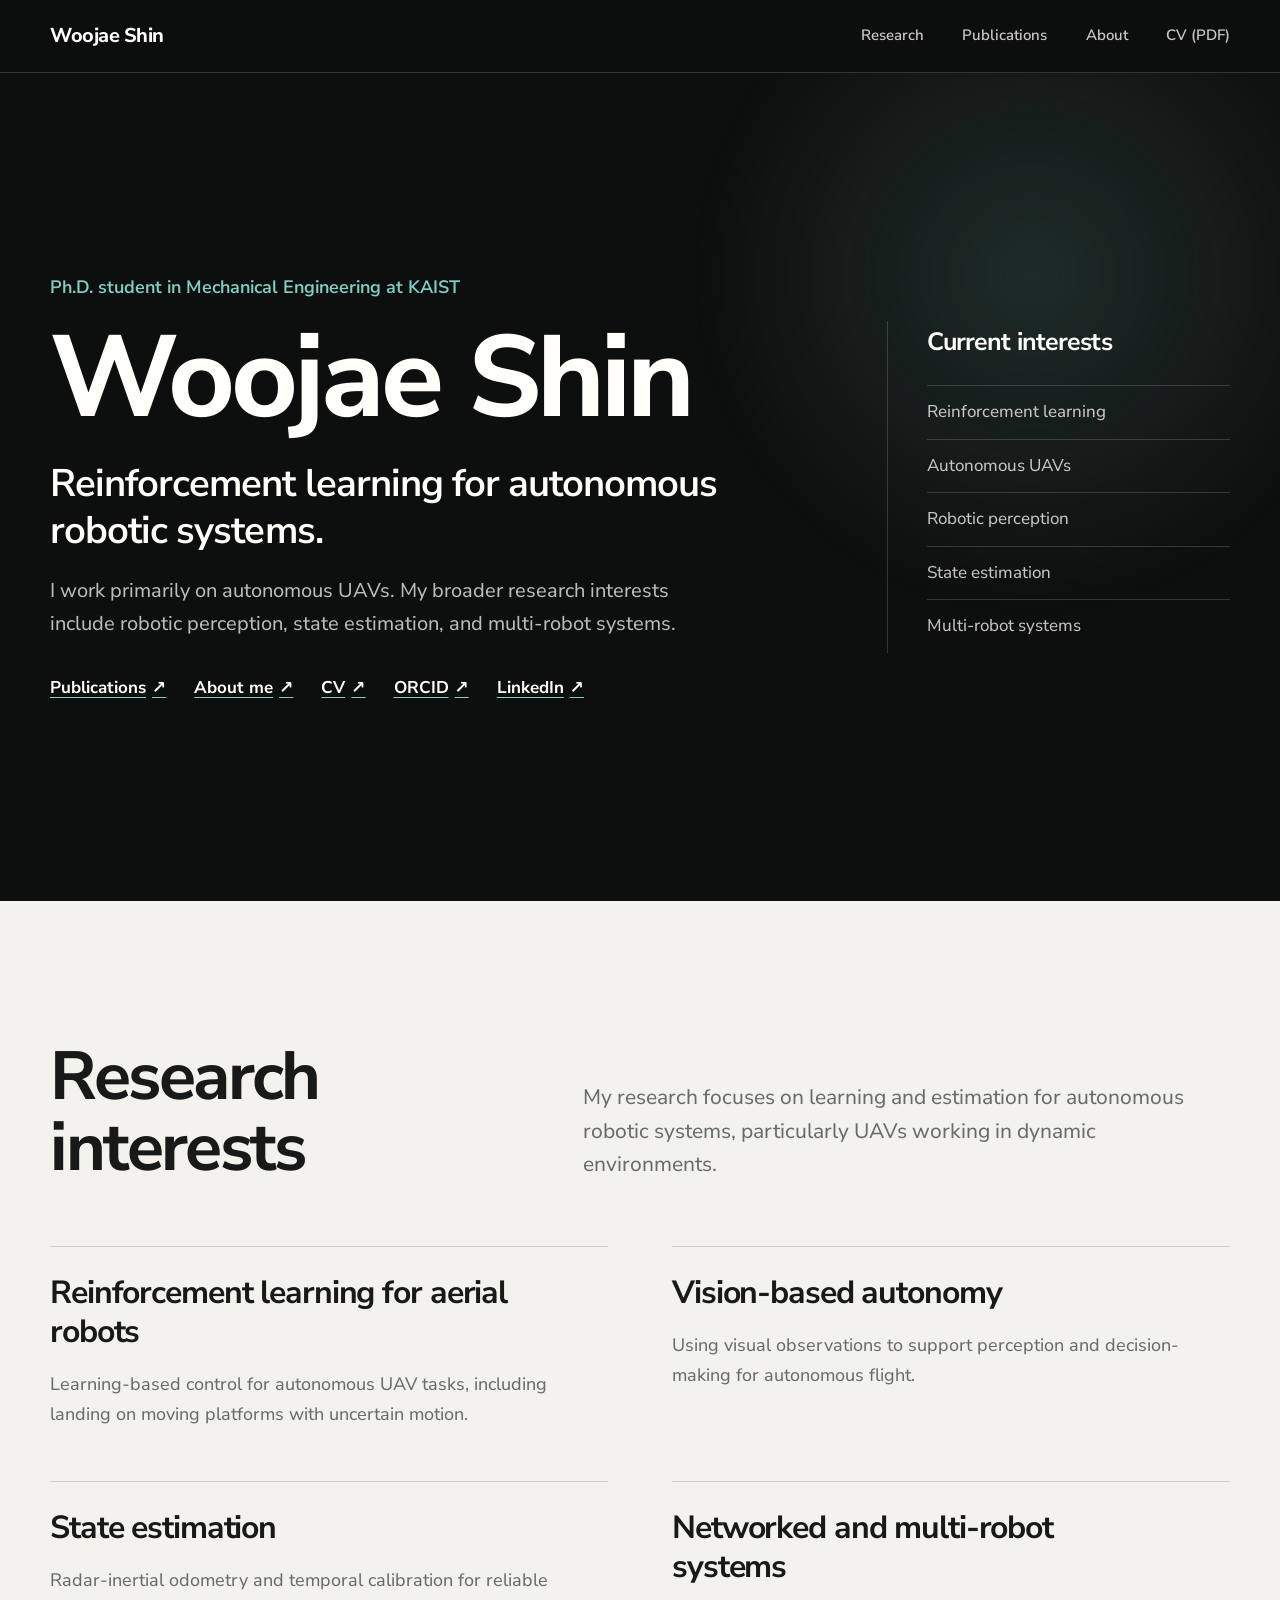
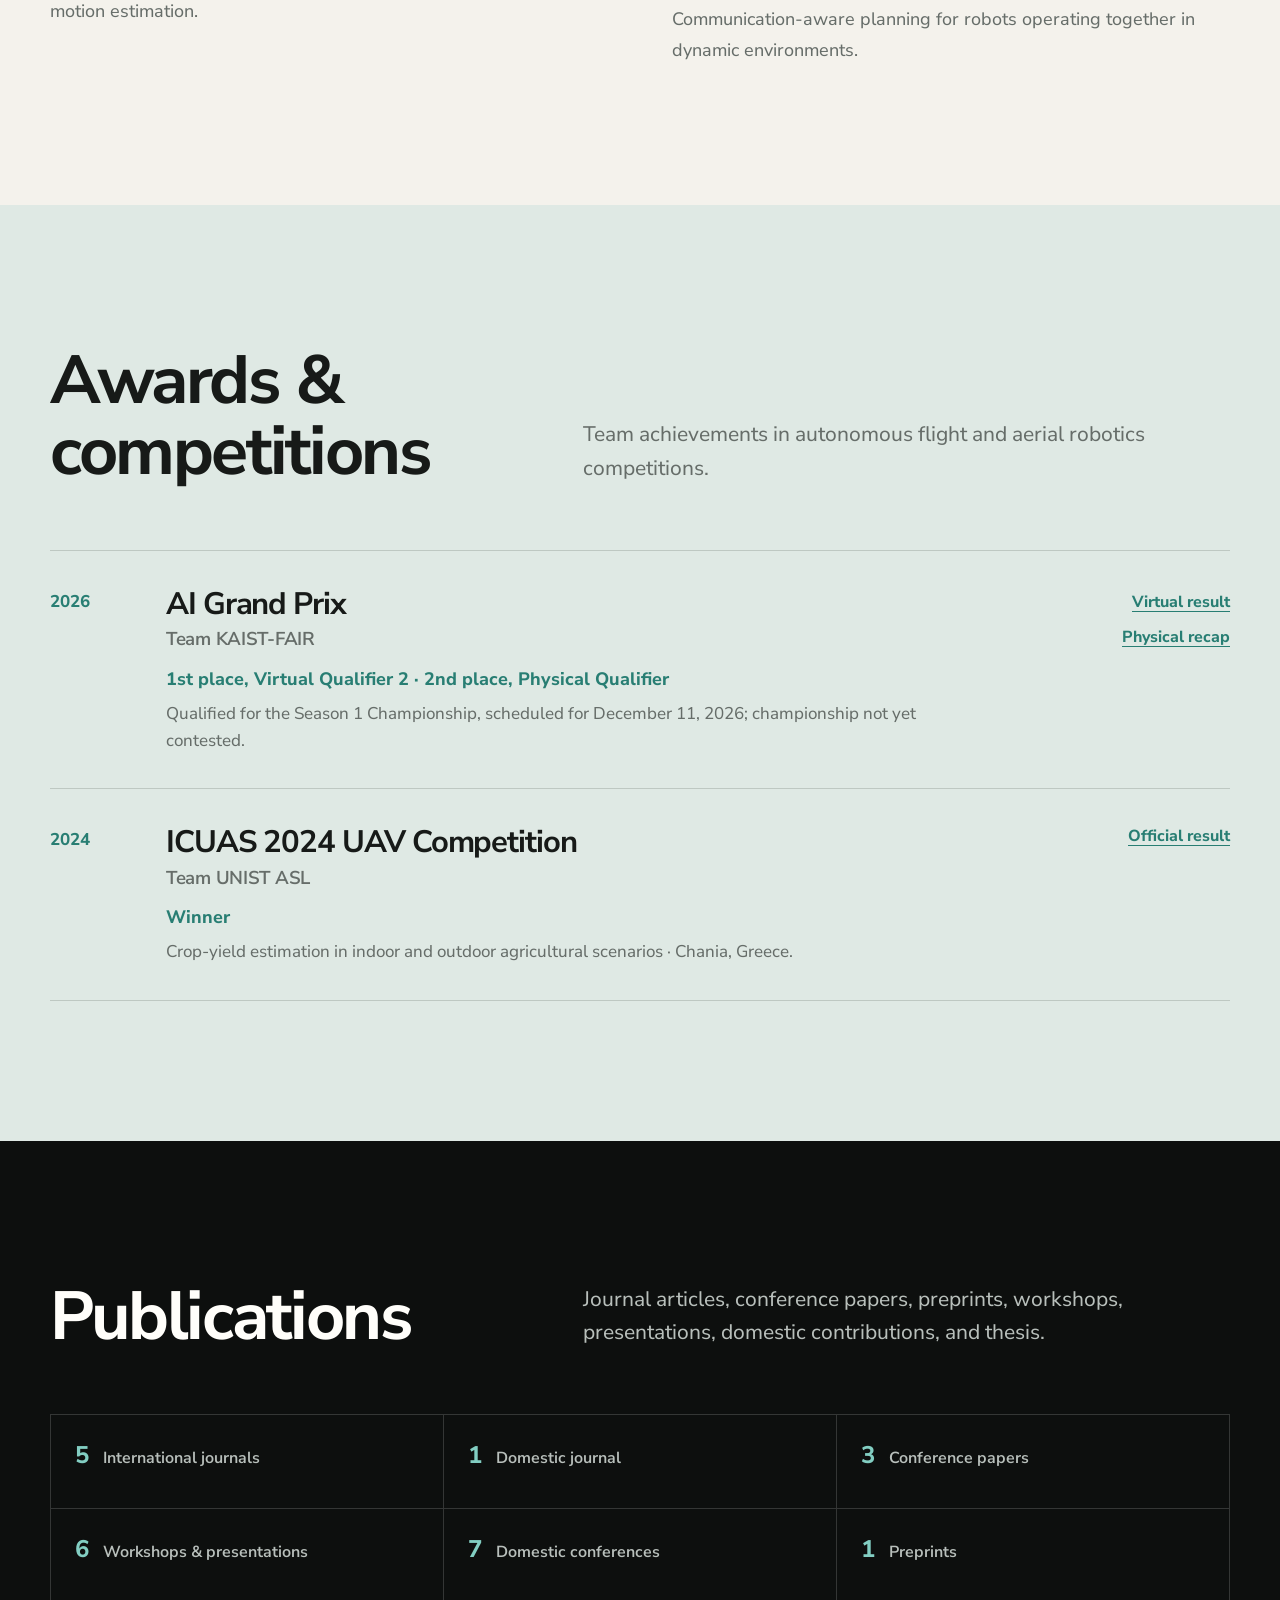
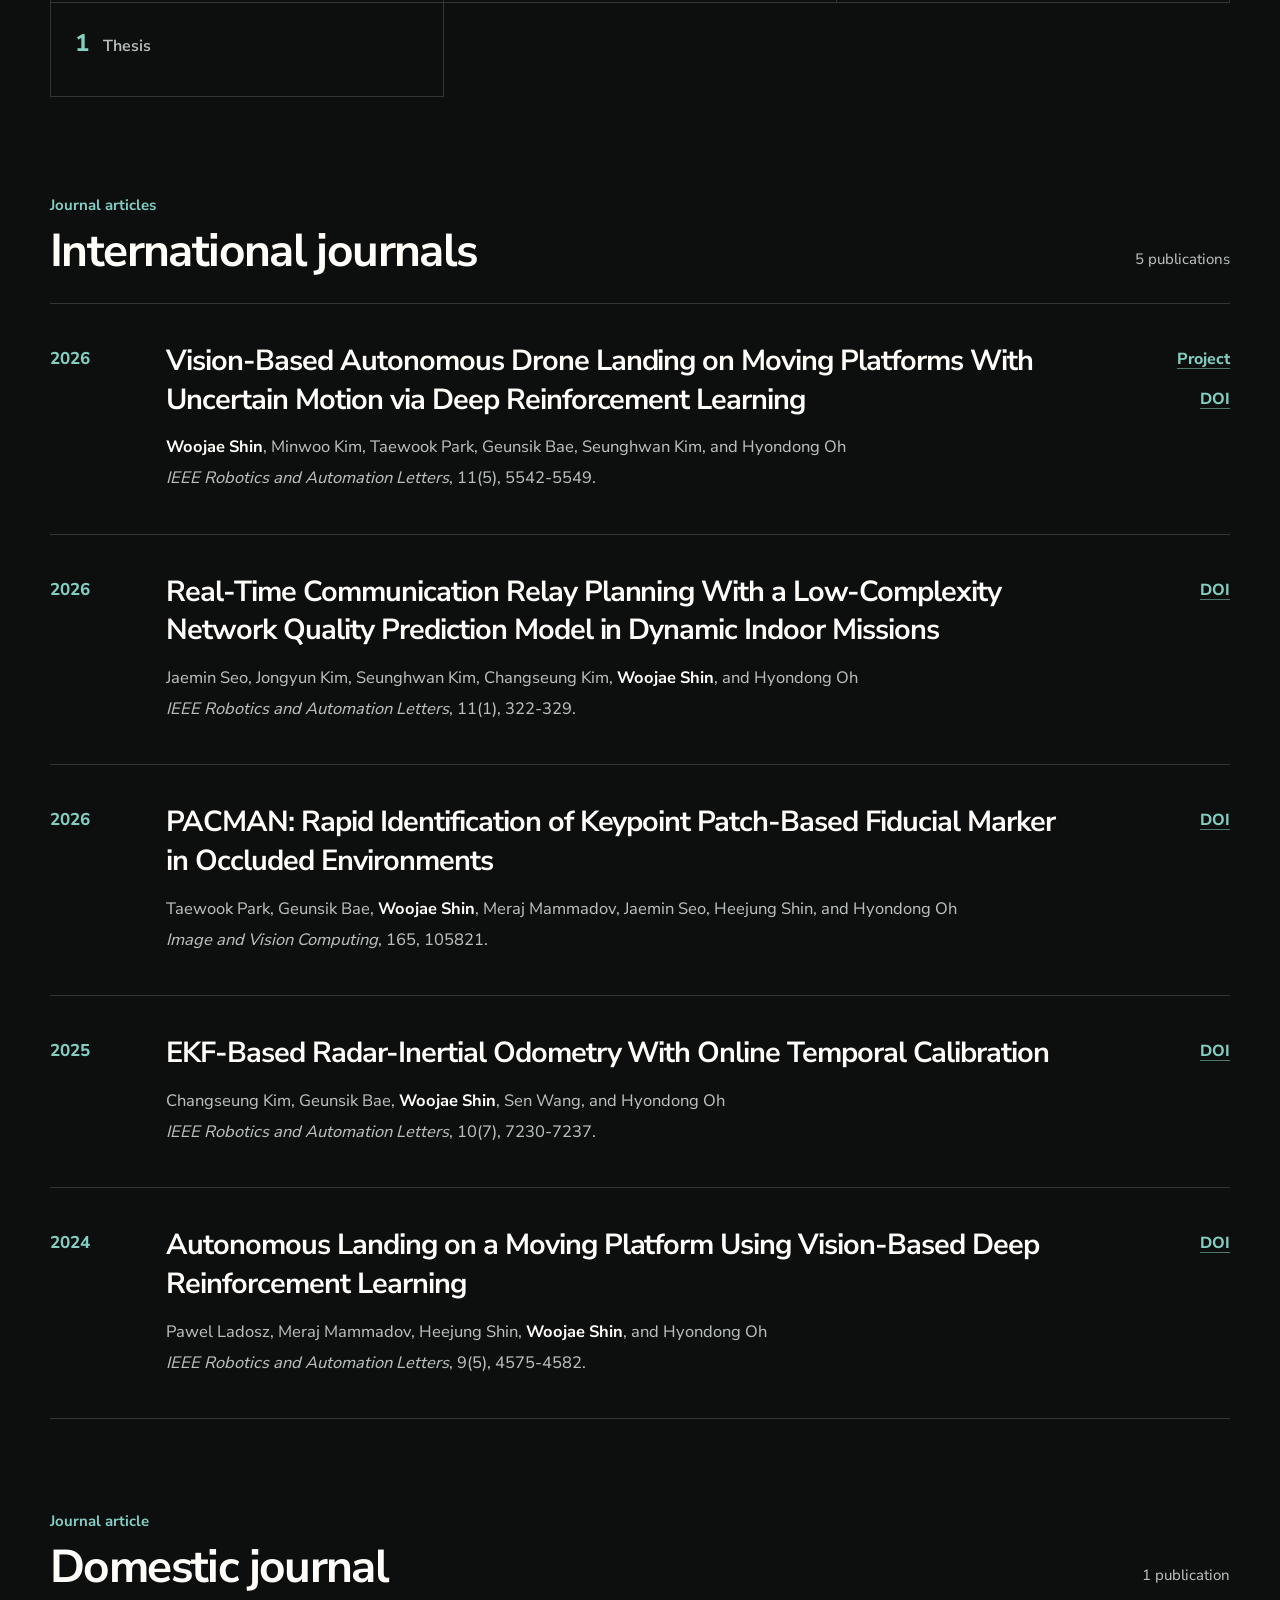
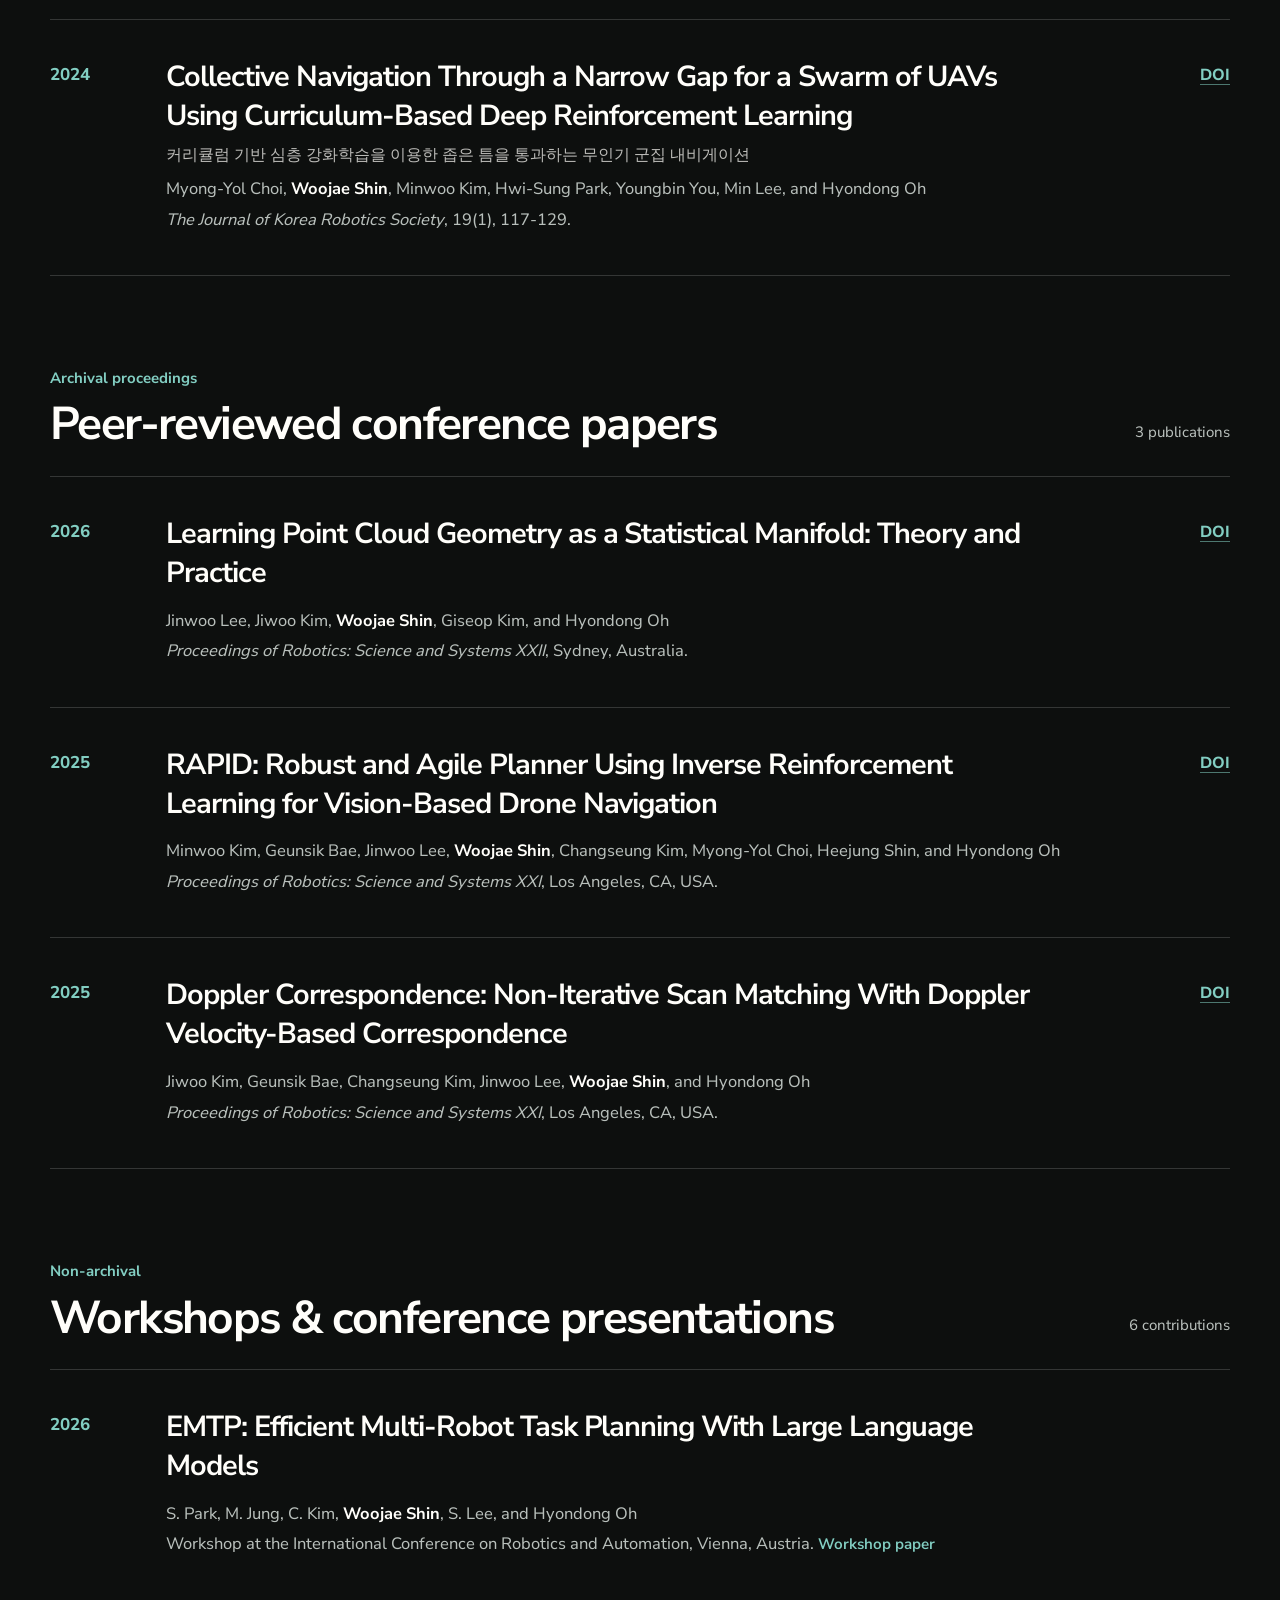
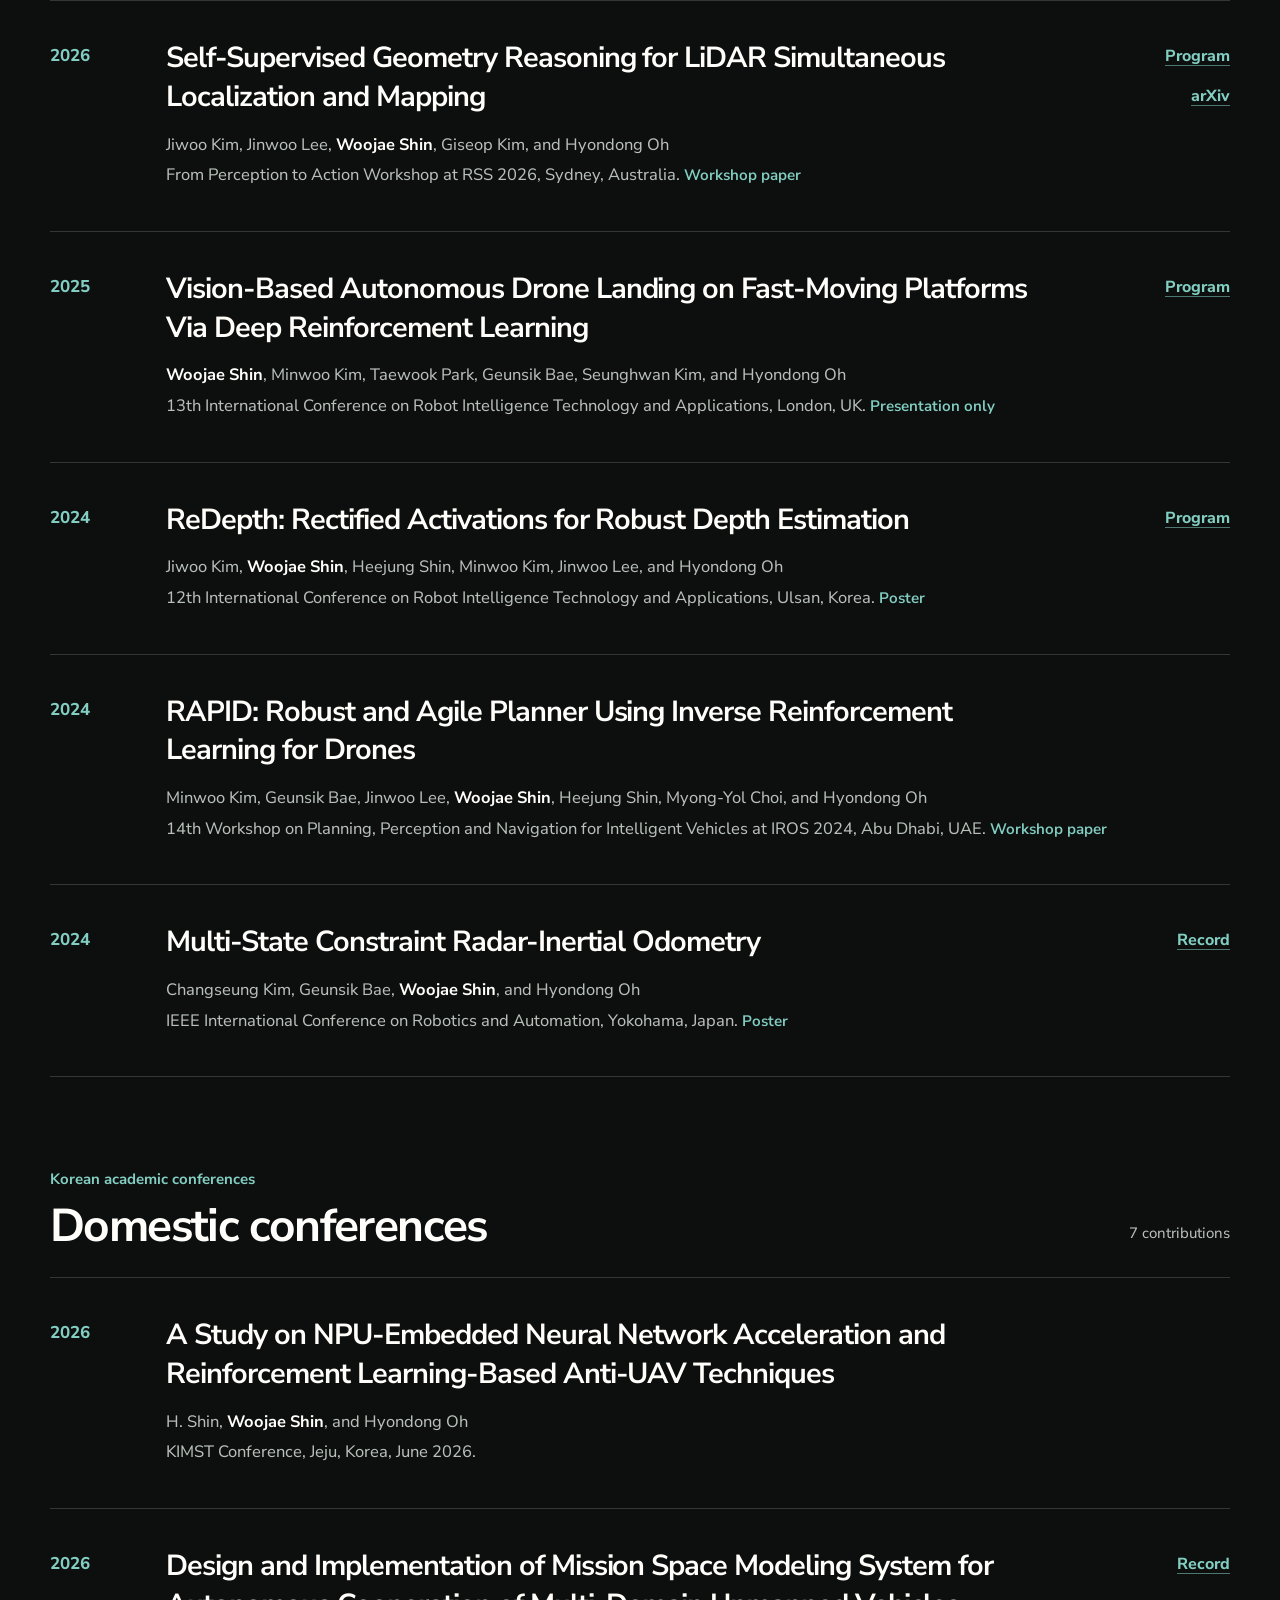
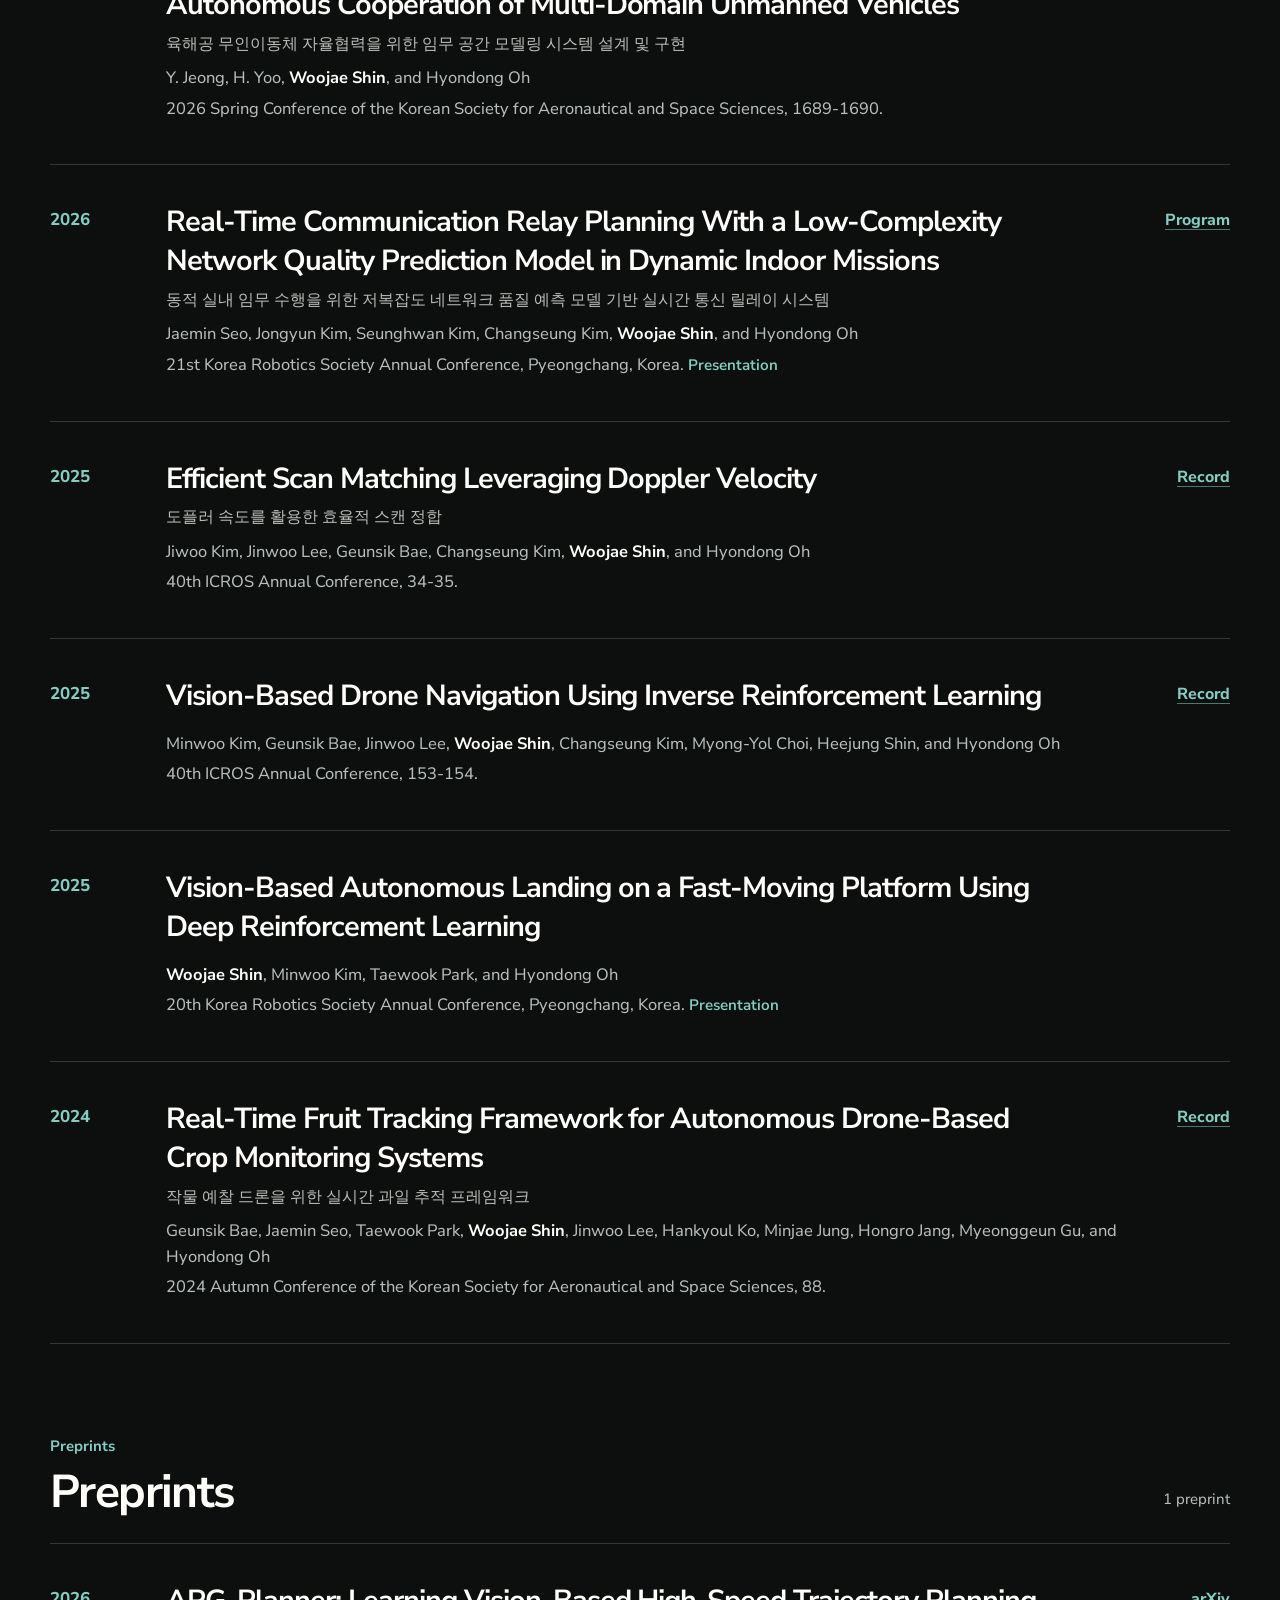
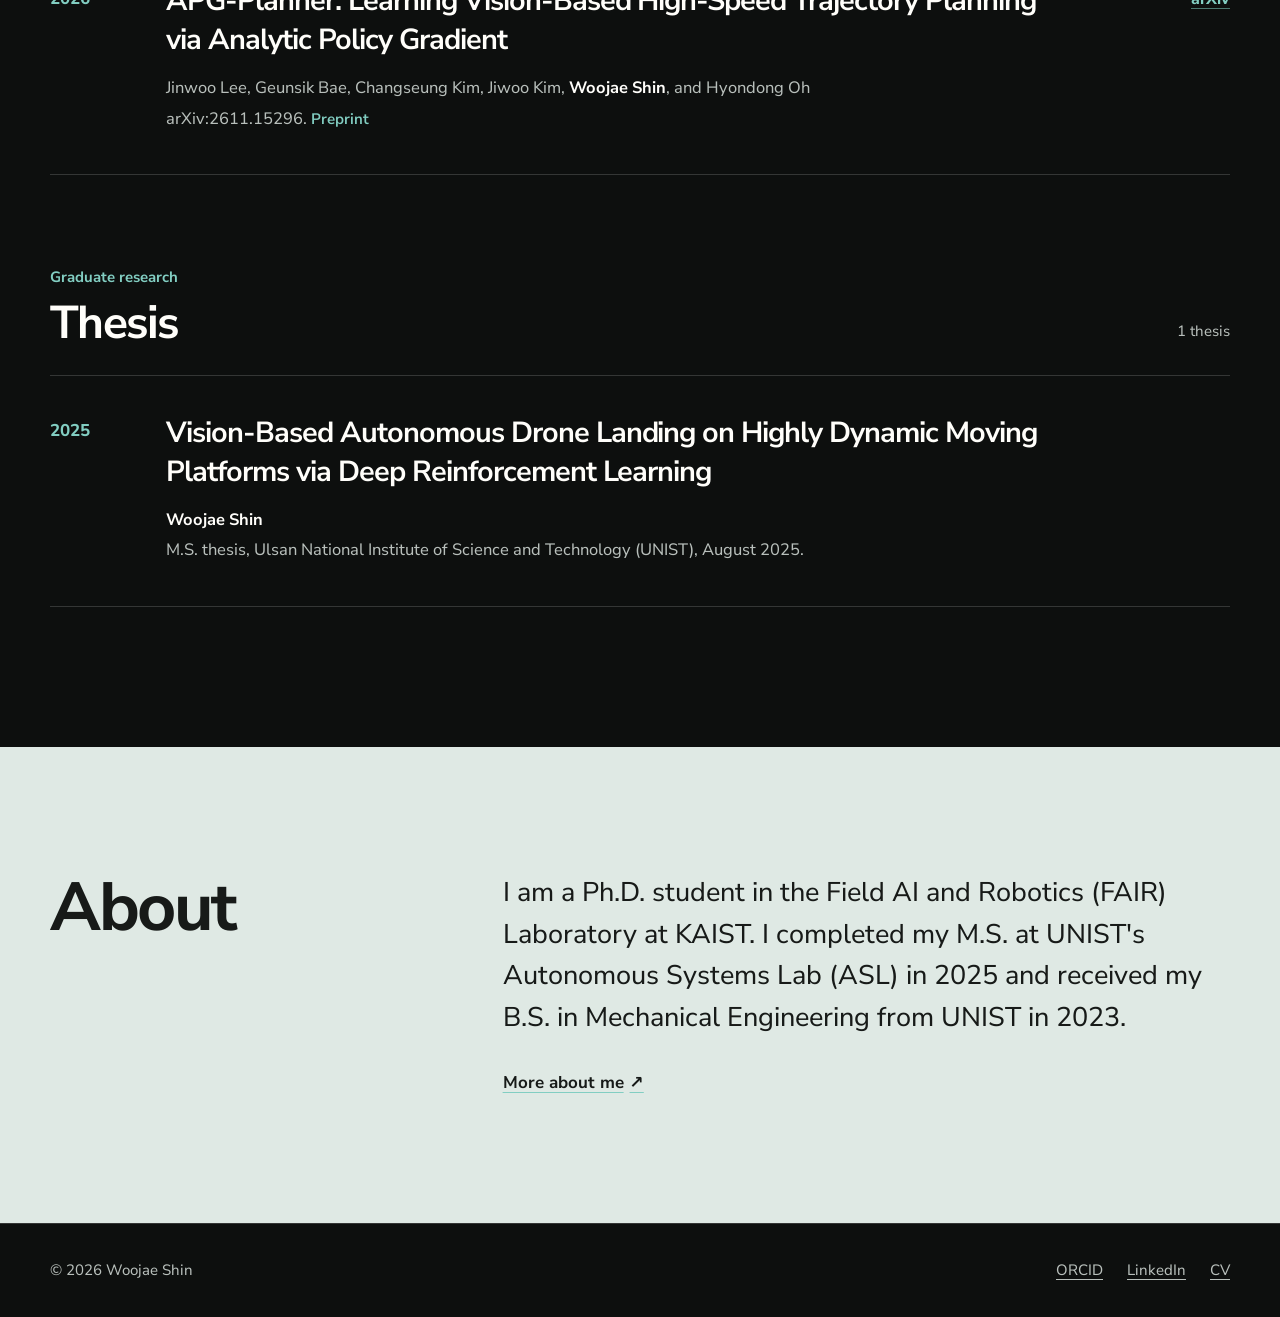
==== commit 77c93ee4: "Update publications and CV for November 2026" ====
--- a/index.html
+++ b/index.html
@@ -148,15 +148,16 @@
         <div class="site-shell">
           <div class="section-heading section-heading-dark" data-reveal>
             <h2 id="publications-title">Publications</h2>
-            <p>Journal articles, archival conference papers, workshops, presentations, domestic contributions, and thesis.</p>
+            <p>Journal articles, conference papers, preprints, workshops, presentations, domestic contributions, and thesis.</p>
           </div>
 
           <nav class="publication-index" aria-label="Publication categories" data-reveal>
             <a href="#international-journals"><span>5</span>International journals</a>
             <a href="#domestic-journal"><span>1</span>Domestic journal</a>
             <a href="#conference-papers"><span>3</span>Conference papers</a>
-            <a href="#presentations"><span>5</span>Workshops &amp; presentations</a>
-            <a href="#domestic-conferences"><span>6</span>Domestic conferences</a>
+            <a href="#presentations"><span>6</span>Workshops &amp; presentations</a>
+            <a href="#domestic-conferences"><span>7</span>Domestic conferences</a>
+            <a href="#preprints"><span>1</span>Preprints</a>
             <a href="#thesis"><span>1</span>Thesis</a>
           </nav>
 
@@ -293,9 +294,18 @@
                 <p class="publication-kicker">Non-archival</p>
                 <h3 id="presentations-title">Workshops &amp; conference presentations</h3>
               </div>
-              <p>5 contributions</p>
-            </div>
-            <div class="publication-list">
+              <p>6 contributions</p>
+            </div>
+            <div class="publication-list">
+              <article class="publication-item" data-reveal>
+                <p class="publication-year">2026</p>
+                <div class="publication-copy">
+                  <h4>EMTP: Efficient Multi-Robot Task Planning With Large Language Models</h4>
+                  <p class="authors">S. Park, M. Jung, C. Kim, <strong>Woojae Shin</strong>, S. Lee, and Hyondong Oh</p>
+                  <p class="venue">Workshop at the International Conference on Robotics and Automation, Vienna, Austria. <span class="publication-note">Workshop paper</span></p>
+                </div>
+              </article>
+
               <article class="publication-item" data-reveal>
                 <p class="publication-year">2026</p>
                 <div class="publication-copy">
@@ -303,7 +313,10 @@
                   <p class="authors">Jiwoo Kim, Jinwoo Lee, <strong>Woojae Shin</strong>, Giseop Kim, and Hyondong Oh</p>
                   <p class="venue">From Perception to Action Workshop at RSS 2026, Sydney, Australia. <span class="publication-note">Workshop paper</span></p>
                 </div>
-                <a class="publication-link" href="https://rcba-workshop.github.io/rss2026/accepted-papers.html" target="_blank" rel="noopener noreferrer" aria-label="Open RSS 2026 workshop program">Program</a>
+                <div class="publication-actions" aria-label="Links for Self-Supervised Geometry Reasoning">
+                  <a class="publication-link" href="https://rcba-workshop.github.io/rss2026/accepted-papers.html" target="_blank" rel="noopener noreferrer">Program</a>
+                  <a class="publication-link" href="https://arxiv.org/abs/2606.30166" target="_blank" rel="noopener noreferrer">arXiv</a>
+                </div>
               </article>
 
               <article class="publication-item" data-reveal>
@@ -353,9 +366,18 @@
                 <p class="publication-kicker">Korean academic conferences</p>
                 <h3 id="domestic-conferences-title">Domestic conferences</h3>
               </div>
-              <p>6 contributions</p>
-            </div>
-            <div class="publication-list">
+              <p>7 contributions</p>
+            </div>
+            <div class="publication-list">
+              <article class="publication-item" data-reveal>
+                <p class="publication-year">2026</p>
+                <div class="publication-copy">
+                  <h4>A Study on NPU-Embedded Neural Network Acceleration and Reinforcement Learning-Based Anti-UAV Techniques</h4>
+                  <p class="authors">H. Shin, <strong>Woojae Shin</strong>, and Hyondong Oh</p>
+                  <p class="venue">KIMST Conference, Jeju, Korea, June 2026.</p>
+                </div>
+              </article>
+
               <article class="publication-item" data-reveal>
                 <p class="publication-year">2026</p>
                 <div class="publication-copy">
@@ -417,6 +439,27 @@
                   <p class="venue">2024 Autumn Conference of the Korean Society for Aeronautical and Space Sciences, 88.</p>
                 </div>
                 <a class="publication-link" href="https://scholarworks.unist.ac.kr/handle/201301/85486" target="_blank" rel="noopener noreferrer" aria-label="Open fruit tracking paper record">Record</a>
+              </article>
+            </div>
+          </section>
+
+          <section class="publication-group" id="preprints" aria-labelledby="preprints-title">
+            <div class="publication-group-heading" data-reveal>
+              <div>
+                <p class="publication-kicker">Preprints</p>
+                <h3 id="preprints-title">Preprints</h3>
+              </div>
+              <p>1 preprint</p>
+            </div>
+            <div class="publication-list">
+              <article class="publication-item" data-reveal>
+                <p class="publication-year">2026</p>
+                <div class="publication-copy">
+                  <h4><a href="https://arxiv.org/abs/2611.15296" target="_blank" rel="noopener noreferrer">APG-Planner: Learning Vision-Based High-Speed Trajectory Planning via Analytic Policy Gradient</a></h4>
+                  <p class="authors">Jinwoo Lee, Geunsik Bae, Changseung Kim, Jiwoo Kim, <strong>Woojae Shin</strong>, and Hyondong Oh</p>
+                  <p class="venue">arXiv:2611.15296. <span class="publication-note">Preprint</span></p>
+                </div>
+                <a class="publication-link" href="https://arxiv.org/abs/2611.15296" target="_blank" rel="noopener noreferrer" aria-label="Open APG-Planner preprint on arXiv">arXiv</a>
               </article>
             </div>
           </section>
